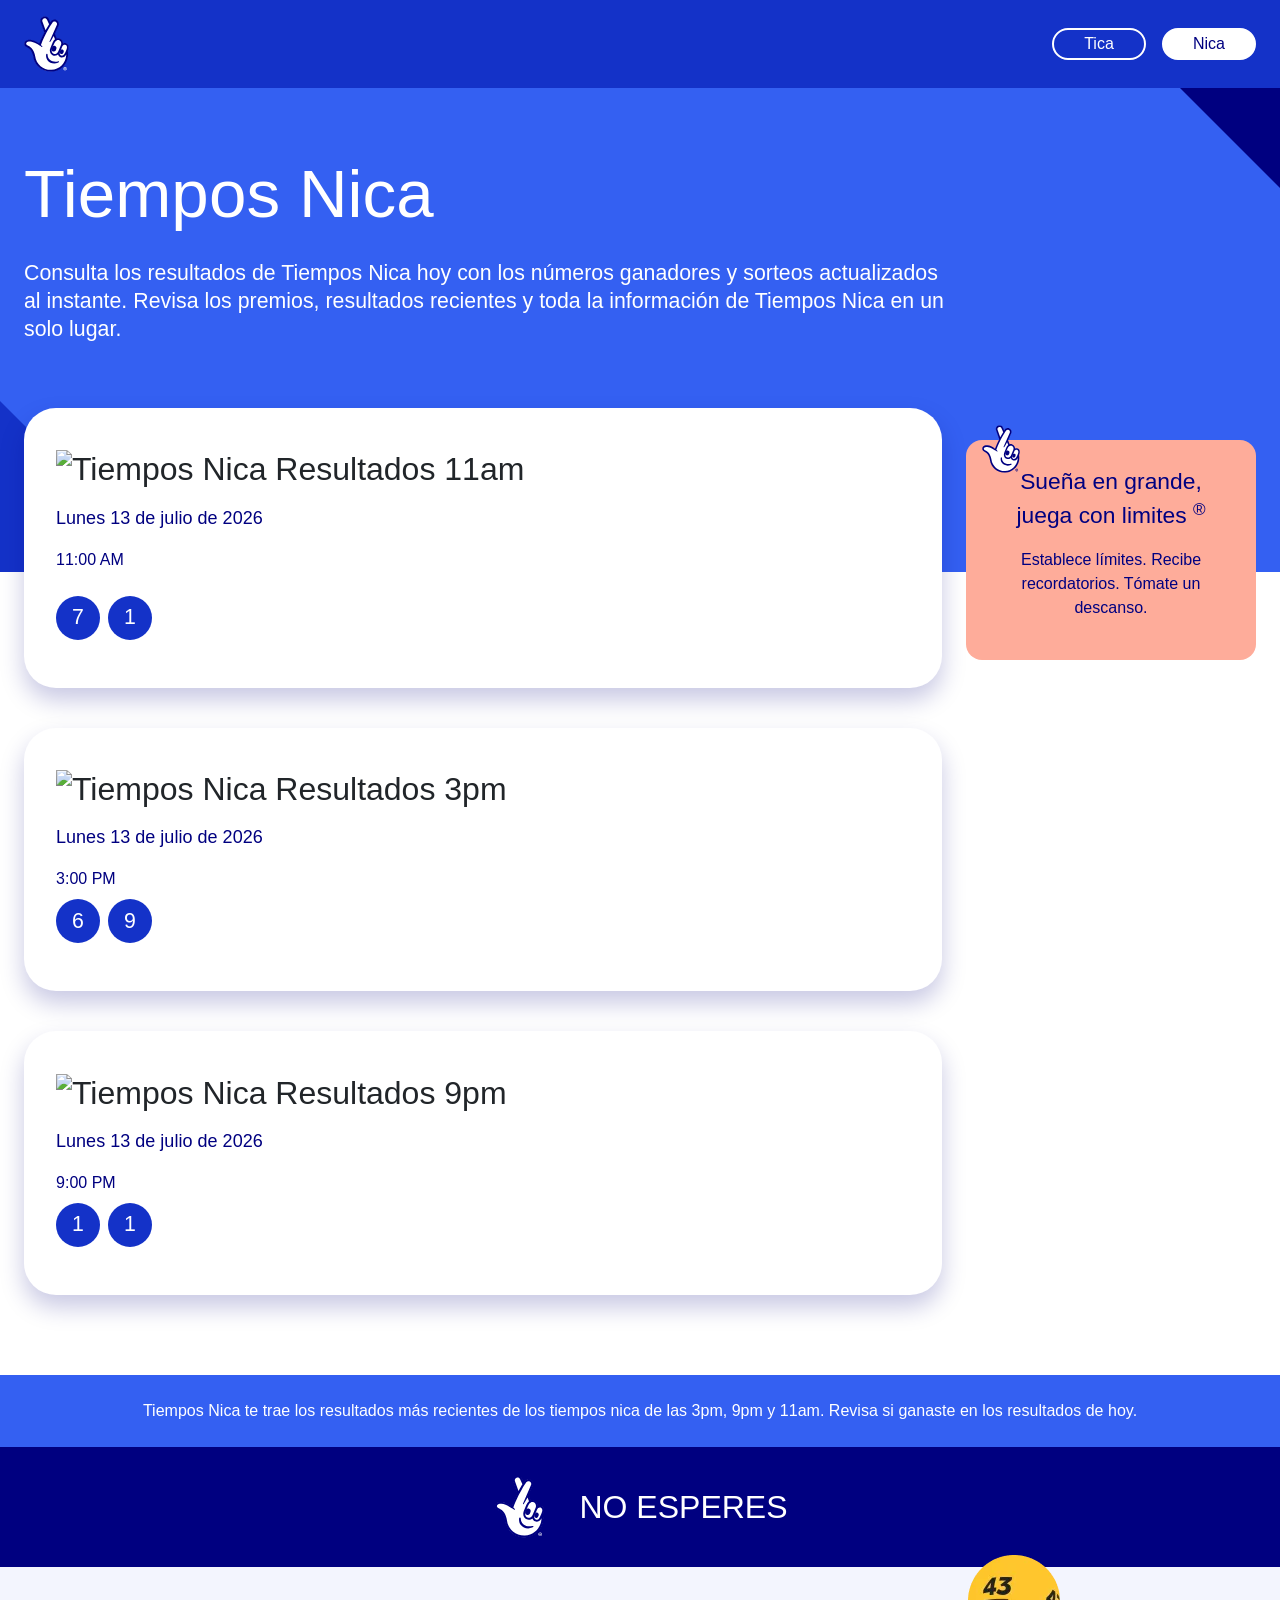
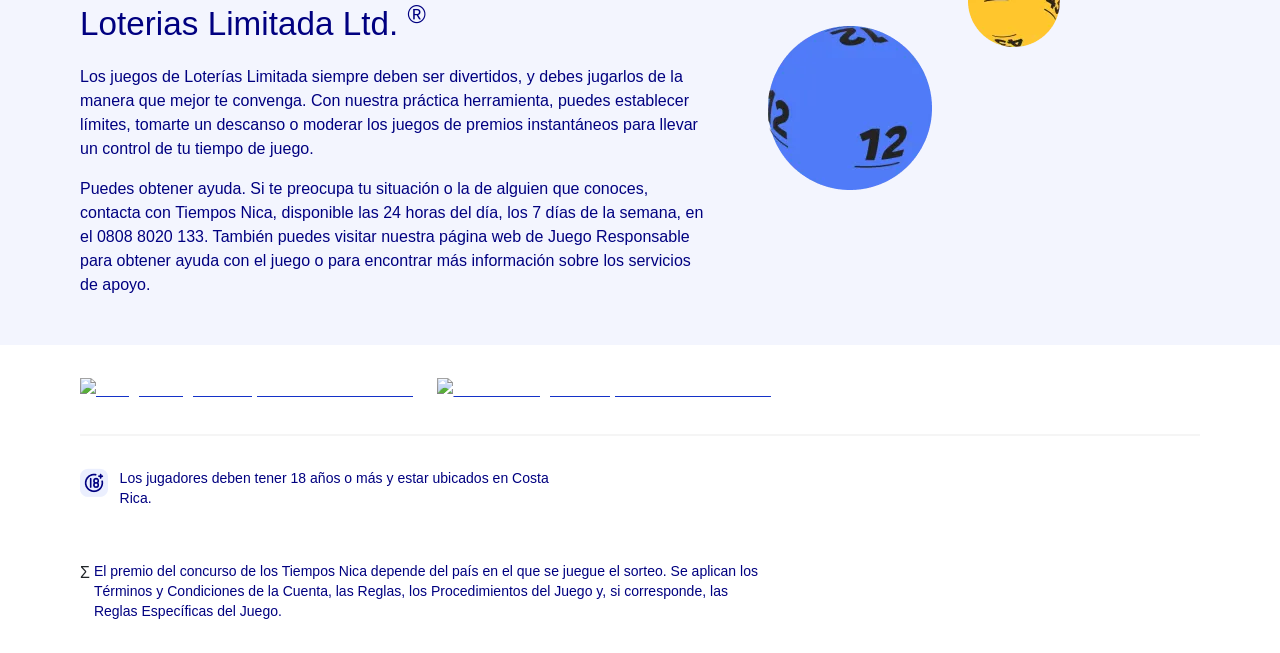
==== index.html @ 728ac69f "s" ====
<!DOCTYPE html>

<html lang="es" data-scroll-behavior="smooth">
<head>
    <meta http-equiv="Content-Type" content="text/html; charset=UTF-8">
    <meta name="viewport" content="width=device-width, initial-scale=1">
    <link rel="stylesheet" href="./index_files/b91331ca4cf0645f.css" data-precedence="next">
    <link rel="stylesheet" href="./index_files/c80facf94a48b3ea.css?v2" data-precedence="next">
    <link rel="stylesheet" href="./index_files/f60a9f357fb2c5e1.css" data-precedence="next">
    <link rel="stylesheet" href="./index_files/9b5e4468d14d5521.css" data-precedence="next">
    <link rel="stylesheet" href="./index_files/c8c518d7dde4d8b0.css" data-precedence="next">
    <link rel="stylesheet" href="./index_files/937b028fa9c31953.css" data-precedence="next">
    <link rel="stylesheet" href="./index_files/4272a26896e63f54.css" data-precedence="next">
    <link rel="stylesheet" href="./index_files/40948e097351387e.css" data-precedence="next">
    <link rel="stylesheet" href="./index_files/02d231646bdfc0f1.css" data-precedence="next">
    <link rel="stylesheet" href="./index_files/193616021d55c26c.css" data-precedence="next">
    <link rel="stylesheet" href="./index_files/88dc583712f9b61b.css" data-precedence="next">
    <link rel="stylesheet" href="./index_files/300d62b565ecec5e.css" data-precedence="next">
    <link rel="stylesheet" href="./index_files/9133da2614f5535d.css" data-precedence="next">
    <link rel="stylesheet" href="./index_files/2f3282a931a7475a.css" data-precedence="next">
    <link rel="stylesheet" href="./index_files/ac7d17619cada562.css" data-precedence="next">
    <link rel="stylesheet" href="./index_files/0a703bcd1835ee09.css" data-precedence="next">
    <link rel="stylesheet" href="./index_files/8fef4df285d42740.css" data-precedence="next">
    <link rel="stylesheet" href="./index_files/850e0b289248e251.css" data-precedence="next">
    <link rel="stylesheet" href="./index_files/7321ca922b3848a6.css" data-precedence="next">
    <link rel="stylesheet" href="./index_files/1e515f8f910b0771.css" data-precedence="next">
    <link rel="stylesheet" href="./index_files/5352b1b0f7ed71b0.css" data-precedence="next">
    <link rel="stylesheet" href="./index_files/c5ed8605e4076c84.css" data-precedence="next">
    <link rel="stylesheet" href="./index_files/15226945d158ae3d.css" data-precedence="next">
    <link rel="stylesheet" href="./index_files/77a03cfeb81c19ca.css" data-precedence="next">
    <link rel="stylesheet" href="./index_files/85710d4b457e69ac.css" data-precedence="next">
    <link rel="stylesheet" href="./index_files/637674d7630ab013.css" data-precedence="next">
    <link rel="stylesheet" href="./index_files/31511e2725c6962b.css" data-precedence="next">
    <link rel="stylesheet" href="./index_files/b39f042e0f884bc2.css" data-precedence="next">
    <link rel="stylesheet" href="./index_files/ea9350707ae0efef.css" data-precedence="next">
    <link rel="stylesheet" href="./index_files/63602160ccd2aa16.css" data-precedence="next">
    <link rel="stylesheet" href="./index_files/333f17402184adb2.css" data-precedence="next">
    <link rel="stylesheet" href="./index_files/55c89e424d4853f4.css" data-precedence="next">
    <link rel="stylesheet" href="./index_files/3484f2c9f45122ac.css" data-precedence="next">
    <link rel="stylesheet" href="./index_files/086278ffa2a8816a.css" data-precedence="next">
    <link rel="stylesheet" href="./index_files/0440f9f824f67350.css" data-precedence="next">
    <link rel="stylesheet" href="./index_files/4575ee858dab343c.css" data-precedence="next">

    <link rel="icon" href="https://www.tiemponica.com/index_files/img/logo-icon.svg" type="image/png"/>

    <link rel="preload" as="script" fetchpriority="low" href="./index_files/webpack-ab505ee9754d03d5.js.descarga">


    <script type="text/javascript" src="./index_files/scenario" async=""></script>
    <script type="text/javascript" src="./index_files/scenario(1)" async=""></script>
    <script type="text/javascript" src="./index_files/scenario(2)" async=""></script>
    <script type="text/javascript" async="" src="./index_files/identify_b8133453.js.descarga"></script>
    <script type="text/javascript" async="" src="./index_files/main.MTIwMGUyODI1MQ.js.descarga" data-id="CL955OBC77U8QAN7R7GG"></script>
    <script async="true" src="./index_files/34e1b2c9-f28b-4674-ab25-38c808daad41.js.descarga" crossorigin="anonymous"></script>
    <script type="text/javascript" src="./index_files/intercept-survey.js.descarga" async=""></script>
    <script src="./index_files/rules-p-1br0zzn8p-Nfg.js.descarga" async=""></script>
    <script type="text/javascript" async="" src="./index_files/up_loader.3.0.0.js.descarga"></script>
    <script type="text/javascript" async="" src="./index_files/uwt.js.descarga"></script>
    <script type="text/javascript" async="" src="./index_files/scevent.min.js.descarga"></script>
    <script src="./index_files/1011893066778818" async=""></script>
    <script type="text/javascript" async="" src="./index_files/fbevents.js.descarga"></script>
    <script type="text/javascript" async="" src="./index_files/sdk.js.descarga"></script>
    <script type="text/javascript" async="" src="./index_files/quant.js.descarga"></script>
    <script type="text/javascript" async="" src="./index_files/piano-analytics.js.descarga"></script>
    <script type="text/javascript" async="" src="./index_files/quantum-nationallottery.js.descarga"></script>
    <script type="text/javascript" async="" src="./index_files/js"></script>
    <script type="text/javascript" async="" src="./index_files/js(1)"></script>
    <script async="" src="./index_files/otherlevels.js.descarga"></script>
    <script src="./index_files/4bd1b696-e356ca5ba0218e27.js.descarga" async=""></script>
    <script src="./index_files/3794-331cc44a47f3f7ef.js.descarga" async=""></script>
    <script src="./index_files/main-app-6ef044264684ce68.js.descarga" async=""></script>



    <link rel="preload" href="https://static.cdn-national-lottery.co.uk/e51ebb4b59f554b7054b7a2738511f4d2f952d36/_next/static/css/697a02ac3c9dd331.css" as="style">
    <link rel="preload" href="./index_files/otSDKStub.js.descarga" as="script" crossorigin="">
    <link rel="preload" href="./index_files/challenge.js.descarga" as="script">
    <link rel="preload" href="./index_files/clientId" as="script">
    <link rel="preload" href="./index_files/gtm.js.descarga" as="script">
    <link rel="preload" href="./index_files/uaguardian.js.descarga" as="script">
    <link rel="preload" href="./index_files/hpp-embedded-integration-library.js.descarga" as="script" crossorigin="">


    <meta name="theme-color" content="#1432c8">

    <title>Que numero salio hoy | Tiempos Nica</title>
    <meta name="description" content="Consulta los resultados de Tiempos Nica hoy con los números ganadores y sorteos actualizados al instante. Revisa los premios, resultados recientes y toda la información de Tiempos Nica en un solo lugar.">
    <link rel="manifest" href="https://www.tiemponica.com/manifest.json">
    <meta name="robots" content="index,follow">
    <link rel="canonical" href="https://www.tiemponica.com/">
    <meta property="og:title" content="Que numero salio hoy | Tiempos Nica">
    <meta property="og:description" content="Consulta los resultados de Tiempos Nica hoy con los números ganadores y sorteos actualizados al instante. Revisa los premios, resultados recientes y toda la información de Tiempos Nica en un solo lugar.">
    <meta property="og:locale" content="es_CR">
    <meta name="twitter:card" content="summary">
    <meta name="twitter:title" content="Que numero salio hoy | Tiempos Nica">
    <meta name="twitter:description" content="Consulta los resultados de Tiempos Nica hoy con los números ganadores y sorteos actualizados al instante. Revisa los premios, resultados recientes y toda la información de Tiempos Nica en un solo lugar.">


    <script src="./index_files/polyfills-42372ed130431b0a.js.descarga" nomodule=""></script>

    <link rel="preload"
          href="https://shivajulion.github.io/results/index_files/fonts/3e45819d979c32e2.p.ttf"
          as="font" crossorigin="" type="font/ttf">
    <link rel="preload"
          href="https://shivajulion.github.io/results/index_files/fonts/75b39a2cfac54b8c.p.ttf"
          as="font" crossorigin="" type="font/ttf">
    <link rel="preload"
          href="https://shivajulion.github.io/results/index_files/fonts/7fc34ab5d68687b6.p.ttf"
          as="font" crossorigin="" type="font/ttf">

    <script type="text/javascript" async="" src="./index_files/f.txt"></script>
    <style data-emotion="css" data-s=""></style>
    <link rel="preload" as="style" href="./index_files/4575ee858dab343c.css">


</head>
<body bis_register="[base64]">
<div hidden="" bis_skin_checked="1"><!--$--><!--/$--></div>
<div class="__variable_eb94e8 __variable_ca5fa2 __variable_a5a62e" bis_skin_checked="1">
    <div class="Toast_container__GOQYu" bis_skin_checked="1"></div>
    <div class="Layout_pageWrapper__bsqYB" bis_skin_checked="1"><span id="sr-only-node" class="app_sr-only__I08Tz"
                                                                      aria-live="assertive"></span><a
            aria-hidden="false" href="https://www.tiemponica.com/results#main"
            class="SkipToContentLink_skipToContentLink__Z_0Be Layout_skipLink__rodem">Skip to main content</a><a
            aria-hidden="false" href="https://www.tiemponica.com/results#footer"
            class="SkipToContentLink_skipToContentLink__Z_0Be Layout_skipLink__rodem">Skip to footer</a>
        <div class="Layout_stickyContainer__2Zqwf" bis_skin_checked="1"><span class="Layout_sessionTimer__Fb3A5"></span>
        </div>
        <header class="Layout_headerArea__RXfQC">
            <div class="Layout_header__J3qd0" bis_skin_checked="1">
                <div class="Header_header__yd2Kk" data-testid="header" id="header" bis_skin_checked="1"><a
                        title="Tiempos Nica" data-testid="logo-allwyn"
                        href="https://www.tiemponica.com">
                    <svg class="LogoLink_logo__fTQbo" width="45" height="56" viewBox="0 0 45 56" fill="none"
                         xmlns="http://www.w3.org/2000/svg">
                        <g clip-path="url(#clip0_30934_6757)">
                            <path d="M26.6538 55.2529C22.6086 55.2529 18.6883 53.8286 15.6152 51.2424C12.3592 48.5027 10.275 44.6948 9.74634 40.5201C9.72151 40.3058 9.08427 35.1289 5.59369 32.3046C4.92544 31.7638 4.23203 31.4274 3.56145 31.1021C2.47388 30.5745 1.44748 30.0765 0.908436 28.8451L0.883124 28.7781C0.417531 27.3117 0.904981 26.3175 1.39677 25.7413C2.61821 24.3096 4.74246 24.1551 5.59916 24.1551C5.86169 24.1551 6.1247 24.1681 6.38088 24.1937C9.09094 24.4646 12.171 25.8098 15.0536 27.9813L15.5515 28.3564L15.7727 27.7774C17.1229 24.2435 18.7966 20.5534 20.7475 16.8098L20.8401 16.632L17.0185 6.01452C16.299 4.00533 17.312 1.83481 19.3247 1.07377C19.7866 0.899081 20.2666 0.810547 20.7514 0.810547C22.3345 0.810547 23.7543 1.75478 24.3685 3.21607L26.2625 7.32799L26.7209 6.58713C26.7248 6.58069 27.1187 5.94498 27.4447 5.49936C28.1098 4.59018 29.3313 4.00271 30.5567 4.00271C31.1548 4.00271 31.7371 4.13813 32.2875 4.40516C34.1929 5.32961 35.0127 7.55727 34.1539 9.47673L34.1311 9.53109C32.8722 12.4194 31.6322 15.0928 30.4484 17.4704L30.3583 17.6513L32.4447 23.0307L32.8526 22.9194C33.2437 22.8128 33.6426 22.7587 34.0386 22.7587C34.6093 22.7587 35.1681 22.8697 35.6997 23.0885L35.7864 23.1243C36.9587 23.6072 37.8504 24.5543 38.2974 25.7914C38.4813 26.3004 38.5801 26.8484 38.5911 27.4204L38.6042 28.1118L39.2447 27.8342C39.7305 27.6237 40.2349 27.517 40.744 27.517C41.2024 27.517 41.6482 27.6049 42.0692 27.7783L42.211 27.8369C44.0984 28.6141 44.8034 30.8818 43.9261 33.3517C43.7506 33.8457 43.5761 34.3156 43.4076 34.7484L43.3621 34.8654L43.3827 34.9891C43.6127 36.3721 43.7205 37.986 43.6641 39.2009C43.2642 47.7963 36.1429 54.8392 27.4517 55.2347C27.1871 55.2468 26.9187 55.2529 26.6538 55.2529Z"
                                  fill="white"></path>
                            <path d="M34.3041 45.2856C34.1464 45.326 33.9885 45.3631 33.8303 45.397C30.9339 46.017 28.0641 45.4963 26.1541 44.0045C24.5154 42.7247 23.6229 40.798 23.5732 38.4402L23.5728 38.4091C23.5664 38.0442 23.295 37.7566 22.9271 37.7253C22.562 37.6947 22.254 37.9284 22.1868 38.278L22.1793 38.3159C21.7814 40.371 22.267 42.568 23.4758 44.1892C25.0067 46.2943 27.5684 47.4561 30.2655 47.4561C31.4765 47.4561 32.7149 47.2218 33.8991 46.7334C34.1178 46.6432 34.3985 46.4987 34.7335 46.3038C34.978 46.1618 35.0768 45.8711 34.9685 45.6126C34.8597 45.3523 34.58 45.2152 34.3041 45.2856Z"
                                  fill="#000080"></path>
                            <path d="M39.2612 33.9425C39.0916 33.7753 38.8864 33.6384 38.6512 33.545C38.1723 33.3546 37.6575 33.3791 37.2176 33.5718C37.1271 33.6115 37.0405 33.6597 36.9572 33.7132C36.6505 33.9104 36.3992 34.1974 36.2532 34.5567L35.8235 35.6141C35.6726 35.9852 35.6557 36.378 35.7489 36.74C35.779 36.8569 35.8202 36.9707 35.8726 37.0793C36.0649 37.4779 36.4021 37.8092 36.8465 37.9858C37.3169 38.1728 37.8219 38.1525 38.2566 37.9691C38.6912 37.7857 39.0555 37.4392 39.2446 36.974L39.6743 35.9167C39.9579 35.2188 39.7698 34.444 39.2612 33.9425Z"
                                  fill="#000080"></path>
                            <path d="M31.8582 30.3982C31.649 30.1919 31.3958 30.023 31.1055 29.9076C30.5144 29.6726 29.879 29.7029 29.3361 29.9408C29.2407 29.9826 29.1494 30.0329 29.0604 30.0872C28.6612 30.3309 28.3331 30.6954 28.1457 31.1564L27.6154 32.4614C27.3792 33.0426 27.4104 33.6661 27.6471 34.2011C27.6572 34.2238 27.6653 34.2474 27.6761 34.2698C27.9134 34.7617 28.3296 35.1706 28.8781 35.3886C29.4586 35.6194 30.0819 35.5943 30.6183 35.3679C31.1548 35.1416 31.6045 34.714 31.8378 34.1398L32.3681 32.8348C32.7182 31.9735 32.486 31.0172 31.8582 30.3982Z"
                                  fill="#000080"></path>
                            <path d="M42.3907 27.4116L42.2483 27.3529C41.2004 26.9212 40.061 26.977 39.0573 27.4121C39.0457 26.8073 38.943 26.2081 38.7365 25.6366C38.2447 24.2755 37.2607 23.2323 35.9658 22.6989L35.8788 22.6631C34.8684 22.247 33.7766 22.1892 32.7285 22.4751L30.8667 17.6747C31.9675 15.4639 33.1996 12.8341 34.5622 9.70759L34.5804 9.66387C35.543 7.51243 34.6364 5.03141 32.4928 3.99135C30.347 2.95024 28.0646 3.86512 27.0666 5.22939C26.7258 5.69525 26.3228 6.34673 26.3228 6.34673L24.7991 3.03944C23.8775 0.84685 21.4047 -0.206303 19.158 0.643187C16.9067 1.49443 15.7738 3.92144 16.5788 6.16968L20.3326 16.5989C18.646 19.8354 16.8697 23.6009 15.3361 27.6148C12.5422 25.51 9.37674 24.0299 6.42761 23.7351C4.60373 23.5527 2.31089 23.9546 1.04009 25.4441C0.471492 26.1104 -0.0940453 27.2558 0.4417 28.9288L0.475269 29.0178C1.08147 30.4136 2.23759 30.9743 3.35542 31.5166C4.00251 31.8305 4.67137 32.1549 5.29813 32.6621C8.65893 35.3815 9.27576 40.5128 9.28333 40.5779C9.8264 44.8672 11.9677 48.7796 15.3127 51.5942C18.4891 54.2673 22.4884 55.7147 26.6536 55.7147C26.9259 55.7147 27.1995 55.7085 27.473 55.696C36.4026 55.2897 43.719 48.0537 44.1299 39.2224C44.1892 37.9473 44.0701 36.2815 43.8428 34.9146C44.011 34.4826 44.1846 34.0157 44.366 33.5051C45.3295 30.793 44.5169 28.2872 42.3907 27.4116ZM32.6518 24.3816C33.4779 23.9941 34.3794 23.9649 35.1898 24.2988L35.2768 24.3346C36.1001 24.6736 36.7297 25.3478 37.0496 26.2328C37.3801 27.1479 37.3423 28.174 36.9429 29.1222L34.229 35.5673C33.8299 36.5154 33.1202 37.2647 32.2305 37.6771C31.3699 38.0759 30.4426 38.1091 29.6196 37.77C28.2642 37.2118 27.4944 35.7547 27.6453 34.2005C27.6695 33.9514 27.715 33.7 27.788 33.4491C28.1013 32.3729 28.5167 31.3487 29.0586 30.0867C29.1867 29.7885 29.3196 29.4812 29.4624 29.1521C29.7539 28.4805 30.0769 27.736 30.4358 26.8842C30.938 25.6913 31.7042 24.8259 32.6518 24.3816ZM18.404 5.52876C17.9531 4.2696 18.5882 2.90944 19.8497 2.43243C21.1115 1.95554 22.5022 2.54958 23.015 3.78512L25.0862 8.28214C24.1645 9.75396 22.9238 11.8157 21.5613 14.3005L18.404 5.52876ZM42.195 39.1345C41.8298 46.9871 35.324 53.4213 27.3841 53.7826C23.415 53.9631 19.5771 52.6677 16.5676 50.1354C13.5924 47.6318 11.688 44.1529 11.2069 40.3547C11.1802 40.1132 10.5066 34.4015 6.52471 31.1796C5.72488 30.5325 4.91914 30.1416 4.20845 29.7969C3.18802 29.3019 2.55475 28.9438 2.27353 28.3038C2.09892 27.9063 2.08723 27.1894 2.52012 26.6796C3.25228 25.8173 4.8643 25.5379 6.23534 25.6249C9.75927 25.8487 14.8531 29.002 17.7103 30.9263C18.161 31.2298 18.6655 30.6378 18.2934 30.2436C17.8587 29.7832 17.397 29.3367 16.9153 28.907C21.4252 16.8522 27.9973 7.32613 28.3668 6.72514C29.064 5.59132 30.4271 5.12284 31.6397 5.71104C32.846 6.2963 33.3536 7.69576 32.8031 8.90488L25.5268 25.4637C25.319 25.9365 25.987 26.2934 26.2723 25.8619C27.1482 24.5375 28.2887 22.6433 29.6874 19.9822L30.9813 23.3185C30.0504 23.9962 29.2989 24.975 28.7817 26.203C28.4259 27.0482 28.1053 27.7869 27.8162 28.4533C27.0431 30.2348 26.4846 31.5219 26.0664 32.959C25.286 35.6401 26.5173 38.4116 28.9307 39.4057C29.5307 39.6528 30.1622 39.7759 30.7989 39.7759C31.5363 39.7759 32.2808 39.6106 32.9908 39.2815C33.3841 39.0992 33.7489 38.868 34.0876 38.6031C34.111 38.6815 34.1318 38.7605 34.1597 38.8377C34.5586 39.941 35.3572 40.7871 36.4093 41.2203C36.8928 41.4195 37.4011 41.5146 37.9083 41.5146C39.4063 41.5145 40.8981 40.6857 41.7398 39.2641C41.9045 38.9857 42.0644 38.708 42.2216 38.4232C42.2161 38.6436 42.2071 38.8755 42.195 39.1345ZM42.6756 32.9178C41.7414 35.5482 41.0582 36.9084 40.1936 38.3689C39.5179 39.5105 38.1868 40.0333 37.098 39.5846L37.0978 39.5846C36.5178 39.3457 36.0736 38.8686 35.8469 38.2414C35.675 37.7662 35.6441 37.2485 35.7479 36.7397C35.7877 36.5449 35.8454 36.3513 35.9251 36.162L36.9563 33.7129L38.2771 30.5762C38.7317 29.4965 39.7306 28.8256 40.7317 28.8256C41.0114 28.8256 41.2911 28.8779 41.5592 28.9883L41.7015 29.0471C42.908 29.544 43.3087 31.1357 42.6756 32.9178Z"
                                  fill="#000080"></path>
                            <path d="M41.0859 51.5447C41.2636 51.5447 41.4304 51.5731 41.5816 51.6291C41.7242 51.6818 41.8493 51.7578 41.9534 51.855C42.1699 52.057 42.2844 52.3398 42.2844 52.6729C42.2844 53.0059 42.1699 53.2887 41.9534 53.4907C41.8493 53.5878 41.7242 53.6639 41.5816 53.7166C41.4304 53.7726 41.2636 53.801 41.0859 53.801C40.9081 53.801 40.7413 53.7726 40.5901 53.7166C40.4475 53.6639 40.3224 53.5879 40.2183 53.4907C40.0018 53.2888 39.8874 53.0059 39.8874 52.6728C39.8874 52.3398 40.0018 52.057 40.2183 51.855C40.3224 51.7578 40.4475 51.6818 40.5901 51.6291C40.7413 51.5731 40.9081 51.5447 41.0859 51.5447ZM41.0859 51.1152C40.1547 51.1152 39.4531 51.7355 39.4531 52.6728C39.4531 53.6102 40.1547 54.2305 41.0859 54.2305C42.0171 54.2305 42.7186 53.6102 42.7186 52.6729C42.7186 51.7355 42.017 51.1152 41.0859 51.1152Z"
                                  fill="white"></path>
                            <path d="M41.3285 53.4415L41.137 52.8884L40.8888 52.8884V53.4415H40.4492V51.9004H41.2131C41.5309 51.9004 41.7442 52.0984 41.7442 52.3955C41.7442 52.559 41.6702 52.6925 41.5461 52.7807L41.7899 53.4415H41.3285ZM40.8888 52.2555V52.5677H41.1195C41.2262 52.5677 41.2871 52.5117 41.2871 52.4105C41.2871 52.318 41.2262 52.2555 41.1195 52.2555H40.8888Z"
                                  fill="white"></path>
                        </g>
                        <defs>
                            <clippath id="clip0_30934_6757">
                                <rect width="44.7637" height="55.5022" fill="white"
                                      transform="translate(0.0859375 0.25)"></rect>
                            </clippath>
                        </defs>
                    </svg>
                </a>



                    <div class="Header_ctas__fNny_" bis_skin_checked="1">
                        <a href="https://www.tiemposjps.com/"><button type="button" data-testid="button-join"
                                                                      class="outline-invert Header_registerSignInCTAs__VVSic btn btn-outline-invert btn-sm">
                            <div class="Header_ctaTapArea__evpie" bis_skin_checked="1"></div>
                            Tica
                        </button></a>
                        <a href="https://www.tiemponica.com/"> <button type="button" data-testid="button-sign-in"
                                                                       class="fill-invert Header_registerSignInCTAs__VVSic btn btn-fill-invert btn-sm">
                            <div class="Header_ctaTapArea__evpie" bis_skin_checked="1"></div>
                            Nica
                        </button></a>
                    </div>
                    <div data-focus-guard="true" tabindex="-1"
                         style="width:1px;height:0px;padding:0;overflow:hidden;position:fixed;top:1px;left:1px"
                         bis_skin_checked="1"></div>

                    <div data-focus-guard="true" tabindex="-1"
                         style="width:1px;height:0px;padding:0;overflow:hidden;position:fixed;top:1px;left:1px"
                         bis_skin_checked="1"></div>
                </div>
            </div>
        </header>
        <main id="main" tabindex="-1" class="Layout_contentArea__3TSBK">
            <div id="toasts-container" class="Layout_toastsContainer__lWhdw" style="top:0" bis_skin_checked="1"></div>

            <div class="DBGLayout_layout__Vf28t" bis_skin_checked="1">

                <div class="DBGLayout_content__PNhf_" bis_skin_checked="1">
                    <div bis_skin_checked="1">
                        <div bis_skin_checked="1">
                            <div class="GenericHeaderBlock_headerBlockContainer__39i3c" bis_skin_checked="1">
                                <div class="GenericHeaderBlock_background__4Uucr" bis_skin_checked="1"
                                     style="width: 1351px;">
                                    <div class="GenericHeaderBlock_default-top-shape__Qb1Ui" bis_skin_checked="1"></div>
                                    <div bis_skin_checked="1"></div>
                                    <div class="GenericHeaderBlock_default-bottom-shape___VGfr GenericHeaderBlock_default-bottom-shape___VGfr"
                                         bis_skin_checked="1"></div>
                                </div>
                                <div class="GenericHeaderBlock_content__tPH3p" bis_skin_checked="1">
                                    <div class="GenericHeaderBlock_details__CdIqq" bis_skin_checked="1">
                                        <div class="GenericHeaderBlock_textContent__l9ybM" bis_skin_checked="1">
                                            <h1 class="GenericHeaderBlock_title__a2IX9">Tiempos Nica</h1>
                                            <div class="GenericHeaderBlock_description__VbpfK" bis_skin_checked="1">Consulta los resultados de Tiempos Nica hoy con los números ganadores y sorteos actualizados al instante. Revisa los premios, resultados recientes y toda la información de Tiempos Nica en un solo lugar.
                                            </div>
                                        </div>
                                    </div>
                                </div>
                            </div>
                        </div>
                        <div class="Results_allDrawResultsLayout__7tuQl" bis_skin_checked="1">
                            <div class="TwoColumnLayout_twoColContainer__5m1Pb" bis_skin_checked="1">
                                <div id="page-content-main" class="TwoColumnLayout_mainArea__wpClq"
                                     bis_skin_checked="1">
                                    <div class="Results_allDrawResultsMainArea__YtoxP" bis_skin_checked="1">
                                        <div bis_skin_checked="1">
                                            <section aria-label="Lotto Results">
                                                <div class="DBGResultsCard_container__AToXy" bis_skin_checked="1">
                                                    <div class="DBGResultsCard_resultsContainer__dC6Ou"
                                                         bis_skin_checked="1">
                                                        <div class="DBGResultsCard_detailsContainer__1TKnI"
                                                             bis_skin_checked="1"><h2><span class="app_sr-only__I08Tz">Tiempos Nica Resultados 11am</span><span
                                                                aria-hidden="true"><img alt="Tiempos Nica Resultados 11am"
                                                                                        class="css-1jsohtw app_opacity-0__OKyD0 app_imageAnimation__dkKGq"
                                                                                        src="https://shivajulion.github.io/results/index_files/img/logo-results.png" width="200px"></span>
                                                        </h2>
                                                            <h3 class="DBGResultsCard_drawDate__Deqaw"
                                                                data-testid="game-6-drawn-date">Lunes 13 de julio de 2026</h3>
                                                            <span id="game-6-drawn-numbers-label"
                                                                  class="DBGResultsCard_primaryNumbersTitle__s_BWk">11:00 AM</span>


                                                            <div class="DBGResultsCard_drawNumbers__cplk7"
                                                                 bis_skin_checked="1">
                                                                <div bis_skin_checked="1">
                                                                    <div class="app_sr-only__I08Tz"
                                                                         bis_skin_checked="1">Lista de números ganadores
                                                                    </div>
                                                                    <ol class="DBGResultsCard_primaryNumbers__tsDrV"
                                                                        aria-labelledby="game-6-drawn-numbers"
                                                                        data-testid="game-6-drawn-numbers">
                                                                        <li data-testid="draw-number-14-number-14"
                                                                            class="DrawNumber_drawnNumber__c_s6x DrawNumber_l__ZA5CF css-12ntveb">
                                                                            <div aria-hidden="false"
                                                                                 class="DrawNumber_number__HSDiG"
                                                                                 bis_skin_checked="1">7
                                                                            </div>
                                                                        </li>
                                                                        <li data-testid="draw-number-20-number-20"
                                                                            class="DrawNumber_drawnNumber__c_s6x DrawNumber_l__ZA5CF css-12ntveb">
                                                                            <div aria-hidden="false"
                                                                                 class="DrawNumber_number__HSDiG"
                                                                                 bis_skin_checked="1">1
                                                                            </div>
                                                                        </li>

                                                                    </ol>
                                                                </div>
                                                            </div>

                                                        </div>




                                                    </div>





                                                </div>
                                            </section>
                                        </div>
                                        <div bis_skin_checked="1">
                                            <section aria-label="EuroMillions Results">
                                                <div class="DBGResultsCard_container__AToXy" bis_skin_checked="1">
                                                    <div class="DBGResultsCard_resultsContainer__dC6Ou"
                                                         bis_skin_checked="1">
                                                        <div class="DBGResultsCard_detailsContainer__1TKnI"
                                                             bis_skin_checked="1"><h2><span class="app_sr-only__I08Tz">Tiempos Nica Resultados 3pm</span><span
                                                                aria-hidden="true"><img alt="Tiempos Nica Resultados 3pm"
                                                                                        class="css-1jsohtw app_opacity-0__OKyD0 app_imageAnimation__dkKGq"
                                                                                        src="https://shivajulion.github.io/results/index_files/img/logo-results.png" width="200px"></span>
                                                        </h2>
                                                            <h3 class="DBGResultsCard_drawDate__Deqaw"
                                                                data-testid="game-33-drawn-date">Lunes 13 de julio de 2026</h3>
                                                            <div class="DBGResultsCard_drawNumbers__cplk7"
                                                                 bis_skin_checked="1">
                                                                <div bis_skin_checked="1"><span
                                                                        id="game-33-drawn-numbers-label"
                                                                        class="DBGResultsCard_primaryNumbersTitle__s_BWk">3:00 PM</span>
                                                                    <ol class="DBGResultsCard_primaryNumbers__tsDrV"
                                                                        aria-labelledby="game-33-drawn-numbers"
                                                                        data-testid="game-33-drawn-numbers">
                                                                        <li data-testid="draw-number-2-number-2"
                                                                            class="DrawNumber_drawnNumber__c_s6x DrawNumber_l__ZA5CF css-1y2gpa6">
                                                                            <div aria-hidden="false"
                                                                                 class="DrawNumber_number__HSDiG"
                                                                                 bis_skin_checked="1">6
                                                                            </div>
                                                                        </li>
                                                                        <li data-testid="draw-number-12-number-12"
                                                                            class="DrawNumber_drawnNumber__c_s6x DrawNumber_l__ZA5CF css-1y2gpa6">
                                                                            <div aria-hidden="false"
                                                                                 class="DrawNumber_number__HSDiG"
                                                                                 bis_skin_checked="1">9
                                                                            </div>
                                                                        </li>


                                                                    </ol>
                                                                </div>

                                                            </div>


                                                            <!--<div class="app_f-col__Rfsa7 app_gap-l__i7nQW"
                                                                 bis_skin_checked="1">
                                                                <div class="DBGResultsCard_raffleCodeContainer__ORw0N"
                                                                     bis_skin_checked="1">
                                                                    <div class="DBGResultsCard_raffleCode__MKw_R"
                                                                         bis_skin_checked="1">UK Millionaire Maker Code:
                                                                    </div>
                                                                    <div class="RaffleCode_codeContainer___w7eU RaffleCode_s__1TRGP css-1x4t573"
                                                                         data-testid="raffleCode-vbvx02939"
                                                                         bis_skin_checked="1"><span
                                                                            class="RaffleCode_code___56Il"
                                                                            aria-hidden="true">VBVX 02939</span><span
                                                                            class="app_sr-only__I08Tz">V B V X 0 2 9 3 9</span>
                                                                    </div>
                                                                </div>
                                                            </div>-->


                                                        </div>


                                                    </div>

                                                </div>
                                            </section>
                                        </div>
                                        <div bis_skin_checked="1">
                                            <section aria-label="Tiempos Nica Resultados 9pm">
                                                <div class="DBGResultsCard_container__AToXy" bis_skin_checked="1">
                                                    <div class="DBGResultsCard_resultsContainer__dC6Ou"
                                                         bis_skin_checked="1">
                                                        <div class="DBGResultsCard_detailsContainer__1TKnI"
                                                             bis_skin_checked="1"><h2><span class="app_sr-only__I08Tz">Tiempos Nica</span><span
                                                                aria-hidden="true"><img alt="Tiempos Nica Resultados 9pm"
                                                                                        class="css-1jsohtw app_opacity-0__OKyD0 app_imageAnimation__dkKGq"
                                                                                        src="https://shivajulion.github.io/results/index_files/img/logo-results.png" width="200px"></span>
                                                        </h2>
                                                            <h3 class="DBGResultsCard_drawDate__Deqaw"
                                                                data-testid="game-3-drawn-date">Lunes 13 de julio de 2026</h3>
                                                            <div class="DBGResultsCard_drawNumbers__cplk7"
                                                                 bis_skin_checked="1">
                                                                <div bis_skin_checked="1"><span
                                                                        id="game-3-drawn-numbers-label"
                                                                        class="DBGResultsCard_primaryNumbersTitle__s_BWk">9:00 PM</span>
                                                                    <ol class="DBGResultsCard_primaryNumbers__tsDrV"
                                                                        aria-labelledby="game-3-drawn-numbers"
                                                                        data-testid="game-3-drawn-numbers">
                                                                        <li data-testid="draw-number-16-number-16"
                                                                            class="DrawNumber_drawnNumber__c_s6x DrawNumber_l__ZA5CF css-1ica6ja">
                                                                            <div aria-hidden="false"
                                                                                 class="DrawNumber_number__HSDiG"
                                                                                 bis_skin_checked="1">1
                                                                            </div>
                                                                        </li>
                                                                        <li data-testid="draw-number-22-number-22"
                                                                            class="DrawNumber_drawnNumber__c_s6x DrawNumber_l__ZA5CF css-1ica6ja">
                                                                            <div aria-hidden="false"
                                                                                 class="DrawNumber_number__HSDiG"
                                                                                 bis_skin_checked="1">1
                                                                            </div>
                                                                        </li>


                                                                    </ol>
                                                                </div>


                                                            </div>

                                                        </div>





                                                    </div>

                                                </div>
                                            </section>
                                        </div>



                                    </div>
                                </div>
                                <aside id="aside-main"
                                       class="Results_allDrawResultsSideArea__0wfyZ app_f-col__Rfsa7 app_gap-l__i7nQW TwoColumnLayout_sideArea__IVAPj">
                                    <div bis_skin_checked="1">


                                        <div data-testid="play-limits-banner2-container"
                                             class="PlayLimitsBanner2_container__YFE_Y app_pt-xl__KKmBy"
                                             bis_skin_checked="1">
                                            <section aria-label="Play Safe" class="Section_page-section__zIfhg PlayLimitsBanner2_playLimitsBannerSection__2_WJU
          " data-testid="play-limits-banner-section">
                                                <div class="Section_section__Ed6RR" bis_skin_checked="1"></div>
                                                <div class="PlayLimitsBanner2_playLimitsBannerContainer__WG19L"
                                                     bis_skin_checked="1">
                                                    <div data-testid="play-limits-banner2-logo-container"
                                                         class="PlayLimitsBanner2_logo__174vv" bis_skin_checked="1">
                                                        <svg width="50" height="63" viewBox="0 0 50 63" fill="none"
                                                             xmlns="http://www.w3.org/2000/svg">
                                                            <g clip-path="url(#clip0_2205_93688)">
                                                                <path d="M29.6595 62.1582C25.1587 62.1582 20.7969 60.5558 17.3776 57.6464C13.755 54.5642 11.436 50.2803 10.8478 45.5838C10.8202 45.3427 10.1112 39.5187 6.22743 36.3413C5.48391 35.7329 4.7124 35.3545 3.96629 34.9885C2.75624 34.395 1.61422 33.8347 1.01447 32.4494L0.986308 32.3741C0.468276 30.7243 1.01063 29.6058 1.55781 28.9576C2.91682 27.347 5.28033 27.1731 6.23351 27.1731C6.52561 27.1731 6.81824 27.1878 7.10328 27.2165C10.1186 27.5213 13.5455 29.0347 16.7528 31.4777L17.3067 31.8996L17.5529 31.2482C19.0551 27.2726 20.9174 23.1213 23.088 18.9097L23.1911 18.7097L18.939 6.76499C18.1385 4.50465 19.2656 2.06282 21.505 1.20664C22.0188 1.01012 22.553 0.910522 23.0924 0.910522C24.8537 0.910522 26.4335 1.97278 27.1168 3.61674L29.2242 8.24264L29.7342 7.40918C29.7385 7.40193 30.1768 6.68676 30.5396 6.18544C31.2795 5.16261 32.6386 4.5017 34.002 4.5017C34.6675 4.5017 35.3154 4.65405 35.9278 4.95447C38.0478 5.99447 38.96 8.50058 38.0044 10.66L37.9791 10.7211C36.5784 13.9705 35.1987 16.978 33.8816 19.6529L33.7813 19.8564L36.1026 25.9082L36.5566 25.783C36.9916 25.6631 37.4355 25.6022 37.8761 25.6022C38.5111 25.6022 39.1329 25.7271 39.7243 25.9732L39.8208 26.0135C41.1251 26.5567 42.1172 27.6222 42.6145 29.014C42.8192 29.5866 42.9291 30.2031 42.9413 30.8466L42.956 31.6245L43.6686 31.3122C44.2091 31.0753 44.7703 30.9552 45.3367 30.9552C45.8467 30.9552 46.3428 31.0541 46.8112 31.2492L46.969 31.3152C49.0689 32.1895 49.8534 34.7407 48.8772 37.5193C48.682 38.075 48.4879 38.6037 48.3004 39.0906L48.2498 39.2222L48.2726 39.3613C48.5285 40.9172 48.6485 42.7328 48.5858 44.0996C48.1408 53.7695 40.2174 61.6928 30.5473 62.1377C30.2529 62.1513 29.9543 62.1582 29.6595 62.1582Z"
                                                                      fill="white"></path>
                                                                <path d="M38.1734 50.9438C37.9979 50.9893 37.8222 51.031 37.6462 51.0691C34.4236 51.7667 31.2306 51.1808 29.1054 49.5025C27.2821 48.0628 26.2891 45.8953 26.2339 43.2427L26.2333 43.2078C26.2262 42.7972 25.9242 42.4737 25.5149 42.4385C25.1088 42.4041 24.766 42.667 24.6913 43.0602L24.6829 43.1029C24.2402 45.4149 24.7805 47.8865 26.1255 49.7103C27.8288 52.0786 30.679 53.3856 33.6799 53.3856C35.0273 53.3856 36.4051 53.122 37.7228 52.5725C37.9661 52.4711 38.2784 52.3085 38.6511 52.0893C38.9231 51.9296 39.0331 51.6025 38.9126 51.3117C38.7916 51.0189 38.4804 50.8646 38.1734 50.9438Z"
                                                                      fill="#000080"></path>
                                                                <path d="M43.6867 38.1832C43.498 37.9952 43.2697 37.8412 43.008 37.7361C42.4752 37.5219 41.9024 37.5495 41.4129 37.7663C41.3122 37.8109 41.2159 37.8652 41.1233 37.9254C40.782 38.1472 40.5023 38.4701 40.3399 38.8743L39.8618 40.0638C39.6939 40.4814 39.6751 40.9233 39.7788 41.3305C39.8123 41.462 39.8582 41.59 39.9165 41.7122C40.1304 42.1606 40.5056 42.5333 41 42.732C41.5234 42.9424 42.0853 42.9195 42.5689 42.7132C43.0525 42.5069 43.4579 42.1171 43.6682 41.5938L44.1463 40.4042C44.4619 39.6191 44.2526 38.7475 43.6867 38.1832Z"
                                                                      fill="#000080"></path>
                                                                <path d="M35.4521 34.1958C35.2192 33.9636 34.9375 33.7737 34.6145 33.6438C33.9569 33.3795 33.2499 33.4136 32.6458 33.6812C32.5397 33.7282 32.4381 33.7848 32.3391 33.8459C31.8949 34.1201 31.5299 34.5301 31.3214 35.0488L30.7313 36.5169C30.4685 37.1708 30.5032 37.8722 30.7666 38.474C30.7778 38.4996 30.7868 38.5261 30.7989 38.5513C31.0629 39.1047 31.526 39.5647 32.1362 39.81C32.7822 40.0696 33.4756 40.0414 34.0725 39.7867C34.6694 39.5321 35.1697 39.0511 35.4293 38.4051L36.0194 36.937C36.4088 35.968 36.1506 34.8922 35.4521 34.1958Z"
                                                                      fill="#000080"></path>
                                                                <path d="M47.1709 30.8364L47.0125 30.7703C45.8466 30.2847 44.5789 30.3475 43.4621 30.8369C43.4492 30.1566 43.335 29.4825 43.1051 28.8395C42.558 27.3083 41.4631 26.1346 40.0224 25.5346L39.9256 25.4943C38.8014 25.0263 37.5866 24.9612 36.4204 25.2828L34.349 19.8824C35.5738 17.3952 36.9446 14.4368 38.4607 10.9194L38.4809 10.8702C39.552 8.44983 38.5432 5.65869 36.1582 4.48863C33.7707 3.31738 31.2313 4.34661 30.1208 5.88142C29.7417 6.40551 29.2932 7.13842 29.2932 7.13842L27.598 3.41773C26.5726 0.951058 23.8213 -0.233738 21.3215 0.721937C18.8167 1.67959 17.5561 4.40997 18.4518 6.93924L22.6285 18.6721C20.7519 22.3132 18.7754 26.5494 17.0691 31.065C13.9605 28.6971 10.4386 27.032 7.15729 26.7003C5.12799 26.4952 2.5769 26.9473 1.16297 28.6229C0.530329 29.3725 -0.0989055 30.6611 0.497181 32.5432L0.534531 32.6433C1.20901 34.2136 2.49535 34.8444 3.73907 35.4545C4.45905 35.8076 5.20324 36.1726 5.90059 36.7432C9.63992 39.8025 10.3262 45.5753 10.3346 45.6485C10.9389 50.474 13.3214 54.8754 17.0431 58.0418C20.5772 61.0491 25.0271 62.6774 29.6613 62.6774C29.9643 62.6774 30.2687 62.6704 30.573 62.6563C40.5084 62.1993 48.6489 54.0588 49.1061 44.1236C49.172 42.689 49.0395 40.815 48.7866 39.2773C48.9737 38.7913 49.1669 38.2661 49.3687 37.6916C50.4407 34.6405 49.5366 31.8215 47.1709 30.8364ZM36.3351 27.4277C37.2542 26.9917 38.2573 26.9588 39.159 27.3345L39.2558 27.3748C40.1718 27.7562 40.8723 28.5146 41.2282 29.5103C41.596 30.5398 41.5539 31.6941 41.1096 32.7608L38.09 40.0116C37.6459 41.0782 36.8562 41.9212 35.8664 42.3851C34.9088 42.8338 33.8771 42.871 32.9615 42.4896C31.4534 41.8616 30.5969 40.2223 30.7647 38.474C30.7916 38.1937 30.8423 37.9108 30.9236 37.6286C31.2721 36.4178 31.7342 35.2656 32.3373 33.8459C32.4797 33.5105 32.6276 33.1647 32.7865 32.7945C33.1109 32.0389 33.4702 31.2014 33.8695 30.2431C34.4282 28.901 35.2808 27.9275 36.3351 27.4277ZM20.4826 6.21821C19.9809 4.80166 20.6875 3.27148 22.0912 2.73483C23.4951 2.19834 25.0424 2.86663 25.613 4.25661L27.9174 9.31575C26.8919 10.9716 25.5115 13.291 23.9955 16.0865L20.4826 6.21821ZM46.9532 44.0247C46.5468 52.8589 39.3083 60.0974 30.4741 60.5038C26.058 60.7068 21.7878 59.2495 18.4394 56.4006C15.1291 53.5841 13.0102 49.6704 12.4749 45.3974C12.4451 45.1257 11.6957 38.7 7.26532 35.0754C6.37541 34.3474 5.47892 33.9077 4.68818 33.5198C3.55283 32.9629 2.84822 32.5602 2.53534 31.8401C2.34105 31.393 2.32805 30.5865 2.8097 30.0129C3.62431 29.0428 5.4179 28.7284 6.94336 28.8264C10.8642 29.0782 16.5318 32.6256 19.7107 34.7904C20.2122 35.1318 20.7736 34.4659 20.3595 34.0224C19.8759 33.5045 19.3622 33.0021 18.8262 32.5188C23.844 18.9571 31.1564 8.24025 31.5675 7.56413C32.3432 6.28859 33.8599 5.76155 35.2091 6.42327C36.5512 7.08169 37.116 8.65608 36.5034 10.0163L28.4076 28.645C28.1765 29.1769 28.9196 29.5784 29.2371 29.093C30.2116 27.603 31.4806 25.4721 33.0368 22.4784L34.4765 26.2317C33.4407 26.994 32.6046 28.0953 32.0292 29.4767C31.6333 30.4276 31.2766 31.2586 30.9549 32.0083C30.0947 34.0125 29.4733 35.4605 29.008 37.0773C28.1397 40.0935 29.5097 43.2114 32.1949 44.3297C32.8625 44.6077 33.5652 44.7462 34.2736 44.7462C35.094 44.7462 35.9224 44.5603 36.7124 44.19C37.1499 43.985 37.5558 43.7249 37.9326 43.4269C37.9587 43.5151 37.9819 43.6039 38.0129 43.6908C38.4567 44.9319 39.3453 45.8838 40.5159 46.3712C41.0538 46.5952 41.6194 46.7022 42.1836 46.7022C43.8504 46.7022 45.5102 45.7697 46.4467 44.1705C46.63 43.8573 46.8078 43.5449 46.9828 43.2245C46.9766 43.4724 46.9666 43.7333 46.9532 44.0247ZM47.4879 37.0308C46.4485 39.9901 45.6883 41.5203 44.7263 43.1634C43.9745 44.4477 42.4935 45.0358 41.2821 44.5311L41.2819 44.531C40.6366 44.2623 40.1423 43.7256 39.8901 43.0199C39.6989 42.4853 39.6645 41.9029 39.78 41.3305C39.8242 41.1114 39.8884 40.8936 39.9771 40.6806L41.1244 37.9254L42.594 34.3965C43.0999 33.1819 44.2113 32.4271 45.325 32.4271C45.6362 32.4271 45.9474 32.486 46.2457 32.6102L46.4041 32.6763C47.7465 33.2353 48.1923 35.026 47.4879 37.0308Z"
                                                                      fill="#000080"></path>
                                                                <path d="M45.719 57.9858C45.9168 57.9858 46.1024 58.0177 46.2706 58.0807C46.4293 58.1401 46.5684 58.2256 46.6843 58.3348C46.9251 58.5621 47.0525 58.8802 47.0525 59.2549C47.0525 59.6297 46.9251 59.9478 46.6843 60.175C46.5684 60.2843 46.4293 60.3698 46.2706 60.4292C46.1024 60.4921 45.9168 60.5241 45.719 60.5241C45.5212 60.5241 45.3356 60.4921 45.1674 60.4292C45.0087 60.3698 44.8695 60.2843 44.7537 60.1751C44.5129 59.9478 44.3855 59.6297 44.3855 59.2549C44.3855 58.8802 44.5129 58.5621 44.7537 58.3348C44.8695 58.2256 45.0087 58.1401 45.1674 58.0807C45.3356 58.0177 45.5212 57.9858 45.719 57.9858ZM45.719 57.5026C44.6829 57.5026 43.9023 58.2004 43.9023 59.2549C43.9023 60.3094 44.6829 61.0073 45.719 61.0073C46.755 61.0073 47.5357 60.3094 47.5357 59.2549C47.5357 58.2005 46.755 57.5026 45.719 57.5026Z"
                                                                      fill="#000080"></path>
                                                                <path d="M45.9861 60.1203L45.773 59.498L45.497 59.498V60.1203H45.0078V58.3865H45.8578C46.2113 58.3865 46.4486 58.6093 46.4486 58.9435C46.4486 59.1275 46.3663 59.2777 46.2282 59.3769L46.4995 60.1203H45.9861ZM45.497 58.7861V59.1372H45.7536C45.8723 59.1372 45.9401 59.0742 45.9401 58.9604C45.9401 58.8563 45.8723 58.7861 45.7536 58.7861H45.497Z"
                                                                      fill="#000080"></path>
                                                            </g>
                                                            <defs>
                                                                <clippath id="clip0_2205_93688">
                                                                    <rect width="49.8055" height="62.44" fill="white"
                                                                          transform="translate(0.0976562 0.280273)"></rect>
                                                                </clippath>
                                                            </defs>
                                                        </svg>
                                                    </div>
                                                    <div class="PlayLimitsBanner2_playLimitsBannerHeading____2lB"
                                                         bis_skin_checked="1"><h2><strong>Sueña en grande, juega con limites </strong><sup>®</sup>
                                                    </h2>
                                                    </div>
                                                    <div class="PlayLimitsBanner2_playLimitsBannerDescriptionContainer__GKiTC"
                                                         bis_skin_checked="1"><p
                                                            data-testid="play-limits-banner-description-p"
                                                            class="PlayLimitsBanner2_playLimitsBannerDescription__XKRqm">
                                                        Establece límites. Recibe recordatorios. Tómate un descanso.</p></div>

                                                </div>
                                            </section>
                                        </div>
                                    </div>
                                </aside>
                            </div>
                        </div>
                    </div>
                </div>
            </div><!--$--><!--/$-->

        </main>
        <div class="Layout_footer__OwPbE" bis_skin_checked="1">
            <div bis_skin_checked="1">
                <footer class="Footer_main-footer__MNHyv app_pos-rel__VEhsw" id="footer">
                    <div class="PgForstaSurvey_surveyBlock__yh_Ev" bis_skin_checked="1"><p
                            class="PgForstaSurvey_description___u2KR">Tiempos Nica te trae los resultados más recientes de los tiempos nica de las 3pm, 9pm y 11am. Revisa si ganaste en los resultados de hoy.</p>
                    </div>
                    <div class="Footer_footer-heading__a1Ssr" bis_skin_checked="1">
                        <div class="Footer_title-area__BcFMR app_f-row__QQFEO app_f-all-center__ohWxE app_gap-xl__kv2Fo"
                             bis_skin_checked="1">
                            <svg width="50" height="63" viewBox="0 0 50 63" fill="none"
                                 xmlns="http://www.w3.org/2000/svg">
                                <g clip-path="url(#clip0_2205_93690)">
                                    <path d="M29.6595 62.1582C25.1587 62.1582 20.7969 60.5558 17.3776 57.6464C13.755 54.5642 11.436 50.2803 10.8478 45.5838C10.8202 45.3427 10.1112 39.5187 6.22743 36.3413C5.48391 35.7329 4.7124 35.3545 3.96629 34.9885C2.75624 34.395 1.61422 33.8347 1.01447 32.4494L0.986308 32.3741C0.468276 30.7243 1.01063 29.6058 1.55781 28.9576C2.91682 27.347 5.28033 27.1731 6.23351 27.1731C6.52561 27.1731 6.81824 27.1878 7.10328 27.2165C10.1186 27.5213 13.5455 29.0347 16.7528 31.4777L17.3067 31.8996L17.5529 31.2482C19.0551 27.2726 20.9174 23.1213 23.088 18.9097L23.1911 18.7097L18.939 6.76499C18.1385 4.50465 19.2656 2.06282 21.505 1.20664C22.0188 1.01012 22.553 0.910522 23.0924 0.910522C24.8537 0.910522 26.4335 1.97278 27.1168 3.61674L29.2242 8.24264L29.7342 7.40918C29.7385 7.40193 30.1768 6.68676 30.5396 6.18544C31.2795 5.16261 32.6386 4.5017 34.002 4.5017C34.6675 4.5017 35.3154 4.65405 35.9278 4.95447C38.0478 5.99447 38.96 8.50058 38.0044 10.66L37.9791 10.7211C36.5784 13.9705 35.1987 16.978 33.8816 19.6529L33.7813 19.8564L36.1026 25.9082L36.5566 25.783C36.9916 25.6631 37.4355 25.6022 37.8761 25.6022C38.5111 25.6022 39.1329 25.7271 39.7243 25.9732L39.8208 26.0135C41.1251 26.5567 42.1172 27.6222 42.6145 29.014C42.8192 29.5866 42.9291 30.2031 42.9413 30.8466L42.956 31.6245L43.6686 31.3122C44.2091 31.0753 44.7703 30.9552 45.3367 30.9552C45.8467 30.9552 46.3428 31.0541 46.8112 31.2492L46.969 31.3152C49.0689 32.1895 49.8534 34.7407 48.8772 37.5193C48.682 38.075 48.4879 38.6037 48.3004 39.0906L48.2498 39.2222L48.2726 39.3613C48.5285 40.9172 48.6485 42.7328 48.5858 44.0996C48.1408 53.7695 40.2174 61.6928 30.5473 62.1377C30.2529 62.1513 29.9543 62.1582 29.6595 62.1582Z"
                                          fill="white"></path>
                                    <path d="M38.1734 50.9438C37.9979 50.9893 37.8222 51.031 37.6462 51.0691C34.4236 51.7667 31.2306 51.1808 29.1054 49.5025C27.2821 48.0628 26.2891 45.8953 26.2339 43.2427L26.2333 43.2078C26.2262 42.7972 25.9242 42.4737 25.5149 42.4385C25.1088 42.4041 24.766 42.667 24.6913 43.0602L24.6829 43.1029C24.2402 45.4149 24.7805 47.8865 26.1255 49.7103C27.8288 52.0786 30.679 53.3856 33.6799 53.3856C35.0273 53.3856 36.4051 53.122 37.7228 52.5725C37.9661 52.4711 38.2784 52.3085 38.6511 52.0893C38.9231 51.9296 39.0331 51.6025 38.9126 51.3117C38.7916 51.0189 38.4804 50.8646 38.1734 50.9438Z"
                                          fill="#000080"></path>
                                    <path d="M43.6867 38.1832C43.498 37.9952 43.2697 37.8412 43.008 37.7361C42.4752 37.5219 41.9024 37.5495 41.4129 37.7663C41.3122 37.8109 41.2159 37.8652 41.1233 37.9254C40.782 38.1472 40.5023 38.4701 40.3399 38.8743L39.8618 40.0638C39.6939 40.4814 39.6751 40.9233 39.7788 41.3305C39.8123 41.462 39.8582 41.59 39.9165 41.7122C40.1304 42.1606 40.5056 42.5333 41 42.732C41.5234 42.9424 42.0853 42.9195 42.5689 42.7132C43.0525 42.5069 43.4579 42.1171 43.6682 41.5938L44.1463 40.4042C44.4619 39.6191 44.2526 38.7475 43.6867 38.1832Z"
                                          fill="#000080"></path>
                                    <path d="M35.4521 34.1958C35.2192 33.9636 34.9375 33.7737 34.6145 33.6438C33.9569 33.3795 33.2499 33.4136 32.6458 33.6812C32.5397 33.7282 32.4381 33.7848 32.3391 33.8459C31.8949 34.1201 31.5299 34.5301 31.3214 35.0488L30.7313 36.5169C30.4685 37.1708 30.5032 37.8722 30.7666 38.474C30.7778 38.4996 30.7868 38.5261 30.7989 38.5513C31.0629 39.1047 31.526 39.5647 32.1362 39.81C32.7822 40.0696 33.4756 40.0414 34.0725 39.7867C34.6694 39.5321 35.1697 39.0511 35.4293 38.4051L36.0194 36.937C36.4088 35.968 36.1506 34.8922 35.4521 34.1958Z"
                                          fill="#000080"></path>
                                    <path d="M47.1709 30.8364L47.0125 30.7703C45.8466 30.2847 44.5789 30.3475 43.4621 30.8369C43.4492 30.1566 43.335 29.4825 43.1051 28.8395C42.558 27.3083 41.4631 26.1346 40.0224 25.5346L39.9256 25.4943C38.8014 25.0263 37.5866 24.9612 36.4204 25.2828L34.349 19.8824C35.5738 17.3952 36.9446 14.4368 38.4607 10.9194L38.4809 10.8702C39.552 8.44983 38.5432 5.65869 36.1582 4.48863C33.7707 3.31738 31.2313 4.34661 30.1208 5.88142C29.7417 6.40551 29.2932 7.13842 29.2932 7.13842L27.598 3.41773C26.5726 0.951058 23.8213 -0.233738 21.3215 0.721937C18.8167 1.67959 17.5561 4.40997 18.4518 6.93924L22.6285 18.6721C20.7519 22.3132 18.7754 26.5494 17.0691 31.065C13.9605 28.6971 10.4386 27.032 7.15729 26.7003C5.12799 26.4952 2.5769 26.9473 1.16297 28.6229C0.530329 29.3725 -0.0989055 30.6611 0.497181 32.5432L0.534531 32.6433C1.20901 34.2136 2.49535 34.8444 3.73907 35.4545C4.45905 35.8076 5.20324 36.1726 5.90059 36.7432C9.63992 39.8025 10.3262 45.5753 10.3346 45.6485C10.9389 50.474 13.3214 54.8754 17.0431 58.0418C20.5772 61.0491 25.0271 62.6774 29.6613 62.6774C29.9643 62.6774 30.2687 62.6704 30.573 62.6563C40.5084 62.1993 48.6489 54.0588 49.1061 44.1236C49.172 42.689 49.0395 40.815 48.7866 39.2773C48.9737 38.7913 49.1669 38.2661 49.3687 37.6916C50.4407 34.6405 49.5366 31.8215 47.1709 30.8364ZM36.3351 27.4277C37.2542 26.9917 38.2573 26.9588 39.159 27.3345L39.2558 27.3748C40.1718 27.7562 40.8723 28.5146 41.2282 29.5103C41.596 30.5398 41.5539 31.6941 41.1096 32.7608L38.09 40.0116C37.6459 41.0782 36.8562 41.9212 35.8664 42.3851C34.9088 42.8338 33.8771 42.871 32.9615 42.4896C31.4534 41.8616 30.5969 40.2223 30.7647 38.474C30.7916 38.1937 30.8423 37.9108 30.9236 37.6286C31.2721 36.4178 31.7342 35.2656 32.3373 33.8459C32.4797 33.5105 32.6276 33.1647 32.7865 32.7945C33.1109 32.0389 33.4702 31.2014 33.8695 30.2431C34.4282 28.901 35.2808 27.9275 36.3351 27.4277ZM20.4826 6.21821C19.9809 4.80166 20.6875 3.27148 22.0912 2.73483C23.4951 2.19834 25.0424 2.86663 25.613 4.25661L27.9174 9.31575C26.8919 10.9716 25.5115 13.291 23.9955 16.0865L20.4826 6.21821ZM46.9532 44.0247C46.5468 52.8589 39.3083 60.0974 30.4741 60.5038C26.058 60.7068 21.7878 59.2495 18.4394 56.4006C15.1291 53.5841 13.0102 49.6704 12.4749 45.3974C12.4451 45.1257 11.6957 38.7 7.26532 35.0754C6.37541 34.3474 5.47892 33.9077 4.68818 33.5198C3.55283 32.9629 2.84822 32.5602 2.53534 31.8401C2.34105 31.393 2.32805 30.5865 2.8097 30.0129C3.62431 29.0428 5.4179 28.7284 6.94336 28.8264C10.8642 29.0782 16.5318 32.6256 19.7107 34.7904C20.2122 35.1318 20.7736 34.4659 20.3595 34.0224C19.8759 33.5045 19.3622 33.0021 18.8262 32.5188C23.844 18.9571 31.1564 8.24025 31.5675 7.56413C32.3432 6.28859 33.8599 5.76155 35.2091 6.42327C36.5512 7.08169 37.116 8.65608 36.5034 10.0163L28.4076 28.645C28.1765 29.1769 28.9196 29.5784 29.2371 29.093C30.2116 27.603 31.4806 25.4721 33.0368 22.4784L34.4765 26.2317C33.4407 26.994 32.6046 28.0953 32.0292 29.4767C31.6333 30.4276 31.2766 31.2586 30.9549 32.0083C30.0947 34.0125 29.4733 35.4605 29.008 37.0773C28.1397 40.0935 29.5097 43.2114 32.1949 44.3297C32.8625 44.6077 33.5652 44.7462 34.2736 44.7462C35.094 44.7462 35.9224 44.5603 36.7124 44.19C37.1499 43.985 37.5558 43.7249 37.9326 43.4269C37.9587 43.5151 37.9819 43.6039 38.0129 43.6908C38.4567 44.9319 39.3453 45.8838 40.5159 46.3712C41.0538 46.5952 41.6194 46.7022 42.1836 46.7022C43.8504 46.7022 45.5102 45.7697 46.4467 44.1705C46.63 43.8573 46.8078 43.5449 46.9828 43.2245C46.9766 43.4724 46.9666 43.7333 46.9532 44.0247ZM47.4879 37.0308C46.4485 39.9901 45.6883 41.5203 44.7263 43.1634C43.9745 44.4477 42.4935 45.0358 41.2821 44.5311L41.2819 44.531C40.6366 44.2623 40.1423 43.7256 39.8901 43.0199C39.6989 42.4853 39.6645 41.9029 39.78 41.3305C39.8242 41.1114 39.8884 40.8936 39.9771 40.6806L41.1244 37.9254L42.594 34.3965C43.0999 33.1819 44.2113 32.4271 45.325 32.4271C45.6362 32.4271 45.9474 32.486 46.2457 32.6102L46.4041 32.6763C47.7465 33.2353 48.1923 35.026 47.4879 37.0308Z"
                                          fill="#000080"></path>
                                    <path d="M45.719 57.9858C45.9168 57.9858 46.1024 58.0177 46.2706 58.0807C46.4293 58.1401 46.5684 58.2256 46.6843 58.3348C46.9251 58.5621 47.0525 58.8802 47.0525 59.2549C47.0525 59.6297 46.9251 59.9478 46.6843 60.175C46.5684 60.2843 46.4293 60.3698 46.2706 60.4292C46.1024 60.4921 45.9168 60.5241 45.719 60.5241C45.5212 60.5241 45.3356 60.4921 45.1674 60.4292C45.0087 60.3698 44.8695 60.2843 44.7537 60.1751C44.5129 59.9478 44.3855 59.6297 44.3855 59.2549C44.3855 58.8802 44.5129 58.5621 44.7537 58.3348C44.8695 58.2256 45.0087 58.1401 45.1674 58.0807C45.3356 58.0177 45.5212 57.9858 45.719 57.9858ZM45.719 57.5026C44.6829 57.5026 43.9023 58.2004 43.9023 59.2549C43.9023 60.3094 44.6829 61.0073 45.719 61.0073C46.755 61.0073 47.5357 60.3094 47.5357 59.2549C47.5357 58.2005 46.755 57.5026 45.719 57.5026Z"
                                          fill="white"></path>
                                    <path d="M45.9861 60.1203L45.773 59.498L45.497 59.498V60.1203H45.0078V58.3865H45.8578C46.2113 58.3865 46.4486 58.6093 46.4486 58.9435C46.4486 59.1275 46.3663 59.2777 46.2282 59.3769L46.4995 60.1203H45.9861ZM45.497 58.7861V59.1372H45.7536C45.8723 59.1372 45.9401 59.0742 45.9401 58.9604C45.9401 58.8563 45.8723 58.7861 45.7536 58.7861H45.497Z"
                                          fill="white"></path>
                                </g>
                                <defs>
                                    <clippath id="clip0_2205_93690">
                                        <rect width="49.8055" height="62.44" fill="white"
                                              transform="translate(0.0976562 0.280273)"></rect>
                                    </clippath>
                                </defs>
                            </svg>
                            <div class="Footer_footer-heading-title__S_Tj1" data-testid="footer-title"
                                 bis_skin_checked="1">
                                <div bis_skin_checked="1">
                                    <div class="TitledParagraph_container__w3Bk1" bis_skin_checked="1">
                                        <div class="TitledParagraph_paragraph__bv6N1" bis_skin_checked="1"><h2>No esperes</h2>
                                        </div>
                                    </div>
                                </div>
                            </div>
                        </div>
                    </div>

                    <div bis_skin_checked="1">
                        <div class="Footer_footer-section__9I_AW app_full-width__8vq3q" bis_skin_checked="1">
                            <div class="app_mx-auto__6b2kA Footer_footer-section-inner__sJZye" bis_skin_checked="1">
                                <div class="Footer_footer-section-title__qjrdr" bis_skin_checked="1"><h2>Loterias Limitada Ltd. <sup>®</sup></h2>
                                </div>
                                <div class="Footer_allwyn-description__xhUzy" bis_skin_checked="1"><p>Los juegos de Loterías Limitada siempre deben ser divertidos, y debes jugarlos de la manera que mejor te convenga. Con nuestra práctica herramienta, puedes establecer límites, tomarte un descanso o moderar los juegos de premios instantáneos para llevar un control de tu tiempo de juego.</p>

                                    <p>
                                        Puedes obtener ayuda. Si te preocupa tu situación o la de alguien que conoces, contacta con Tiempos Nica, disponible las 24 horas del día, los 7 días de la semana, en el 0808 8020 133. También puedes visitar nuestra página web de Juego Responsable para obtener ayuda con el juego o para encontrar más información sobre los servicios de apoyo.
                                    </p>
                                </div>

                            </div>
                        </div>
                        <div class="Footer_footer-section__9I_AW app_full-width__8vq3q Footer_light__iKhSE"
                             bis_skin_checked="1">
                            <div class="Footer_social-media-section__9v2Wy app_mx-auto__6b2kA Footer_footer-section-inner__sJZye"
                                 bis_skin_checked="1">

                                <ul class="app_f-row__QQFEO app_gap-l__i7nQW Footer_footer-list__km1MS">
                                    <li class="Footer_footer-list-item__U04gu"><a
                                            href="https://www.instagram.com/tiemposnica/"
                                            title="instagram logo. Link opens in a new window."
                                            class="Footer_footer-list-icon__Bqtai" target="_blank" rel="noreferrer"><img
                                            alt="instagram logo. Link opens in a new window."
                                            data-testid="instagram logo. Link opens in a new window.-image"
                                            loading="lazy" width="40" height="40" decoding="async" data-nimg="1"
                                            class=""
                                            srcset="https://assets.national-lottery.co.uk/dam/jcr:554ed463-debc-4422-87dd-8644e500d91d/_Instagram.png 1x, https://assets.national-lottery.co.uk/dam/jcr:554ed463-debc-4422-87dd-8644e500d91d/_Instagram.png 2x"
                                            src="./index_files/_Instagram.png" style="color: transparent;"></a></li>


                                    <li class="Footer_footer-list-item__U04gu"><a
                                            href="https://www.facebook.com/loterianica/"
                                            title="Facebook logo. Link opens in a new window."
                                            class="Footer_footer-list-icon__Bqtai" target="_blank" rel="noreferrer"><img
                                            alt="Facebook logo. Link opens in a new window."
                                            data-testid="Facebook logo. Link opens in a new window.-image"
                                            loading="lazy" width="40" height="40" decoding="async" data-nimg="1"
                                            class=""
                                            srcset="https://assets.national-lottery.co.uk/dam/jcr:60efc5e6-f86c-4aa9-8fed-ef5d28f3ac0a/facebook-logo.png 1x, https://assets.national-lottery.co.uk/dam/jcr:60efc5e6-f86c-4aa9-8fed-ef5d28f3ac0a/facebook-logo.png 2x"
                                            src="./index_files/facebook-logo.png" style="color: transparent;"></a></li>
                                </ul>
                            </div>
                        </div>
                    </div>
                    <div class="app_pos-abs__VmWuf Footer_ball-12__8oLdm" bis_skin_checked="1"><img alt=""
                                                                                                    loading="lazy"
                                                                                                    width="164"
                                                                                                    height="164"
                                                                                                    decoding="async"
                                                                                                    data-nimg="1"
                                                                                                    src="./index_files/ball12.d819599a.webp"
                                                                                                    style="color: transparent;">
                    </div>
                    <div class="app_pos-abs__VmWuf Footer_ball-43__mCzKb" bis_skin_checked="1"><img alt=""
                                                                                                    loading="lazy"
                                                                                                    width="92"
                                                                                                    height="92"
                                                                                                    decoding="async"
                                                                                                    data-nimg="1"
                                                                                                    src="./index_files/ball43.246400e1.webp"
                                                                                                    style="color: transparent;">
                    </div>
                    <div class="Footer_divider__aVnYD" bis_skin_checked="1"></div>
                    <div class="Footer_footer-section__9I_AW app_full-width__8vq3q Footer_light__iKhSE"
                         bis_skin_checked="1">
                        <div class="app_mx-auto__6b2kA Footer_footer-section-inner__sJZye" bis_skin_checked="1">
                            <div class="Footer_tnc-section__G83p3" bis_skin_checked="1">
                                <div class="Footer_smallPrintContainer__EvvVT" bis_skin_checked="1">
                                    <div class="app_f-col__Rfsa7 app_gap-sm__cxJTl" bis_skin_checked="1">
                                        <div class="TitledParagraph_container__w3Bk1" bis_skin_checked="1">
                                            <div class="TitledParagraph_paragraph__bv6N1" bis_skin_checked="1">
                                                <div bis_skin_checked="1" style="display: flex; gap: 8px;">
                                                    <p><img alt="" src="./index_files/18+age.png"
                                                            style="height: 29px; width: 28px;"><strong>&nbsp;</strong>
                                                    </p>

                                                    <p><strong>Los jugadores deben tener 18 años o más y estar ubicados en Costa Rica.
                                                    </strong><br>
                                                        &nbsp;</p>
                                                </div>
                                            </div>
                                        </div>
                                        <div class="DBGDisclaimerSymbolList_list__b2BwI"
                                             data-testid="disclaimer-list-container" bis_skin_checked="1">

                                            <div id="euromillions-sigma" bis_skin_checked="1"><span
                                                    class="DBGDisclaimerSymbolList_footerText__sa1bQ"><span>Σ</span><span><p>El premio del concurso de los Tiempos Nica depende del país en el que se juegue el sorteo. Se aplican los Términos y Condiciones de la Cuenta, las Reglas, los Procedimientos del Juego y, si corresponde, las Reglas Específicas del Juego.</p>
</span></span></div>
                                        </div>









                                    </div>
                                </div>


                            </div>
                        </div>
                    </div>
                </footer>
            </div>
        </div>
    </div>
    <div id="portal" bis_skin_checked="1"></div>
</div>





</body>

<b tabindex="-1" aria-hidden="true" style="position: absolute; left: -1000px;"></b>

</html>
---- index_files/b91331ca4cf0645f.css ----
:export{colors-primary:navy}:export{colors-link:#1432c8}:export{colors-lighter-blue:#7794f6}:export{colors-light-blue:#3460f2}:export{colors-secondary:#939393}:export{colors-warning:#f8b400}:export{colors-success:#09672b}:export{colors-error:#b50000}:export{colors-info:#1432c8}:export{colors-light:#fff}:export{colors-placeholder:#595959}:export{colors-modal-background:#000}:export{colors-grey-5:#f5f5f5}:export{colors-blue-1:#f3f5fe}:export{colors-blue-5:#ebeffe}:export{colors-brand-blue-10:#d2dcff}:export{colors-blue-10:#c0cefb}:export{colors-blue-20:#a2b6f9}:export{colors-blue-40:#4f7bf7}:export{colors-blue-50:#3460f2}:export{colors-blue-60:#2f57dc}:export{colors-blue-70:#1432c8}:export{colors-blue-90:navy}:export{colors-promo-generic-blue:#1d3585}:export{colors-red-5:#fce6eb}:export{colors-red-10:#f7b0c2}:export{colors-red-20:#f38aa5}:export{colors-red-40:#ea3462}:export{colors-red-50:#e5013b}:export{colors-red-60:#cc0034}:export{colors-red-70:#b50a2f}:export{colors-red-75-core-shadow:#a10628}:export{colors-red-80:#870522}:export{colors-red-error:#600019}:export{colors-red-warning:#7f0000}:export{colors-new-lotto-red-5:#feeaea}:export{colors-new-lotto-red-10:#fdc0c0}:export{colors-new-lotto-red-20:#fd9696}:export{colors-new-lotto-red-30:#fc6b6b}:export{colors-new-lotto-red-40:#f12c2c}:export{colors-new-lotto-red-50:#ee0404}:export{colors-new-lotto-red-60:#da0303}:export{colors-new-lotto-red-70:#c90505}:export{colors-new-lotto-red-75-core-shadow:#9e0000}:export{colors-new-lotto-red-80:#8e0202}:export{colors-new-lotto-red-90:#640101}:export{colors-promo-lotto-red:#ee0304}:export{colors-black-90:#141414}:export{colors-yellow-10:#fde8b0}:export{colors-yellow-20:#fcdd8a}:export{colors-yellow-30:#facd54}:export{colors-yellow-40:#ffc62c}:export{colors-yellow-50:#f8b400}:export{colors-yellow-70:#eca100}:export{colors-yellow-80:#d37c09}:export{colors-yellow-90:#c36401}:export{colors-brand-yellow-5:#fef8e6}:export{colors-brand-yellow-10:rgba(253,235,153,.8)}:export{colors-brand-yellow-20:#fcde66}:export{colors-brand-yellow-50:#ffc400}:export{colors-brand-yellow-80:#d06a00}:export{colors-promo-yellow-text:#f6d050}:export{colors-teal-5:#e6fbfb}:export{colors-teal-10:#b0f2f4}:export{colors-teal-20:#8aecee}:export{colors-teal-30:#54e4e6}:export{colors-teal-50:#00d6da}:export{colors-teal-60:#00c8d2}:export{colors-teal-70:#00b4be}:export{colors-teal-80:#049ba3}:export{colors-text-weak:#339}:export{colors-orange-5:#fff2e6}:export{colors-orange-10:#ffd8b0}:export{colors-orange-20:#ffc58a}:export{colors-orange-50:#ff8000}:export{colors-orange-60:#eb6503}:export{colors-orange-70:#d8460b}:export{colors-orange-80:#bc3903}:export{colors-orange-90:#971d00}:export{colors-player-protection-10:#ffe9e5}:export{colors-player-protection-20:#ffd4cc}:export{colors-player-protection-30:#feac9a}:export{colors-player-protection-40:#fd8368}:export{colors-pink-10:#fbefea}:export{colors-pink-20:#fae8e2}:export{colors-brand-pink:#ef00c2}:export{colors-purple-5:#f8e7f7}:export{colors-purple-10:#eab6e6}:export{colors-purple-20:#e092d9}:export{colors-purple-40:#cb27b4}:export{colors-purple-50:#bc13ad}:export{colors-purple-60:#a10f94}:export{colors-purple-70:#8a0c72}:export{colors-purple-80:#631155}:export{colors-brand-purple-10:#e0ccff}:export{colors-brand-purple-50:#9300f3}:export{colors-brand-purple-70:#6500a2}:export{colors-brand-purple-80:#530078}:export{colors-thunderball-purple:#b902ff}:export{colors-euromillions-blue:#00ceff}:export{colors-euromillions-competition:#fef8e6}:export{colors-powerball-placeholder-70:#0e0e0e}:export{colors-powerball-placeholder-80:#000}:export{colors-powerball-placeholder-50:#2d2d2d}:export{colors-powerball-gradient:linear-gradient(180deg,#000 38%,rgba(0,0,87,.99) 99.99%,#000080)}:export{colors-powerball-1:linear-gradient(0deg,rgba(0,0,0,.2),rgba(0,0,0,.2)),radial-gradient(101.19% 101.19% at 71.59% 1.14%,#3e082a 32.13%,#720917 68.18%,#d10d13 100%)}:export{colors-powerball-2:radial-gradient(ellipse 101.19% 101.19% at 71.59% 1.14%,#281765 0,#171885 46.47%,#290e4c 84.31%)}:export{colors-neutrals-10:#e0e0e0}:export{colors-neutrals-20:#c6c6c6}:export{colors-neutrals-30:#adadad}:export{colors-neutrals-40:#939393}:export{colors-neutrals-50:#7a7a7a}:export{colors-neutrals-60:#595959}:export{colors-neutrals-80:#2d2d2d}:export{colors-neutrals-5:#f0f0f0}:export{colors-shadow:rgba(0,0,128,.1803921569)}:export{colors-green-5:#e6fbed}:export{colors-green-10:#b0f1c7}:export{colors-green-20:#b0f1c7}:export{colors-green-30:#44f05c}:export{colors-green-40:#4cdd5b}:export{colors-green-50:#00d24b}:export{colors-green-60:#09a553}:export{colors-green-70:#007a4d}:export{colors-green-80:#007429}:export{colors-green-90:#005820}:export{colors-green-success:#004800}:export{colors-brand-green-50:#bcff00}:export{colors-weak:#339}:export{colors-card-shadow:rgba(0,0,128,.22)}:export{spacings-auto:auto}:export{spacings-none:0}:export{spacings-xxs:2px}:export{spacings-xs:4px}:export{spacings-xss:6px}:export{spacings-s:8px}:export{spacings-sm:12px}:export{spacings-m:16px}:export{spacings-l:24px}:export{spacings-xl:32px}:export{spacings-xxl:40px}:export{spacings-xxxl:80px}:export{border-r-none:0}:export{border-r-s:4px}:export{border-r-m:8px}:export{border-r-l:12px}:export{border-r-xl:16px}:export{border-r-xxl:20px}:export{border-r-xxxl:24px}:export{border-r-full:9999px}:export{color-primary:navy}:export{color-link:#1432c8}:export{color-lighter-blue:#7794f6}:export{color-light-blue:#3460f2}:export{color-secondary:#939393}:export{color-warning:#f8b400}:export{color-success:#09672b}:export{color-error:#b50000}:export{color-info:#1432c8}:export{color-light:#fff}:export{color-placeholder:#595959}:export{color-modal-background:#000}:export{color-grey-5:#f5f5f5}:export{color-blue-1:#f3f5fe}:export{color-blue-5:#ebeffe}:export{color-brand-blue-10:#d2dcff}:export{color-blue-10:#c0cefb}:export{color-blue-20:#a2b6f9}:export{color-blue-40:#4f7bf7}:export{color-blue-50:#3460f2}:export{color-blue-60:#2f57dc}:export{color-blue-70:#1432c8}:export{color-blue-90:navy}:export{color-promo-generic-blue:#1d3585}:export{color-red-5:#fce6eb}:export{color-red-10:#f7b0c2}:export{color-red-20:#f38aa5}:export{color-red-40:#ea3462}:export{color-red-50:#e5013b}:export{color-red-60:#cc0034}:export{color-red-70:#b50a2f}:export{color-red-75-core-shadow:#a10628}:export{color-red-80:#870522}:export{color-red-error:#600019}:export{color-red-warning:#7f0000}:export{color-new-lotto-red-5:#feeaea}:export{color-new-lotto-red-10:#fdc0c0}:export{color-new-lotto-red-20:#fd9696}:export{color-new-lotto-red-30:#fc6b6b}:export{color-new-lotto-red-40:#f12c2c}:export{color-new-lotto-red-50:#ee0404}:export{color-new-lotto-red-60:#da0303}:export{color-new-lotto-red-70:#c90505}:export{color-new-lotto-red-75-core-shadow:#9e0000}:export{color-new-lotto-red-80:#8e0202}:export{color-new-lotto-red-90:#640101}:export{color-promo-lotto-red:#ee0304}:export{color-black-90:#141414}:export{color-yellow-10:#fde8b0}:export{color-yellow-20:#fcdd8a}:export{color-yellow-30:#facd54}:export{color-yellow-40:#ffc62c}:export{color-yellow-50:#f8b400}:export{color-yellow-70:#eca100}:export{color-yellow-80:#d37c09}:export{color-yellow-90:#c36401}:export{color-brand-yellow-5:#fef8e6}:export{color-brand-yellow-10:rgba(253,235,153,.8)}:export{color-brand-yellow-20:#fcde66}:export{color-brand-yellow-50:#ffc400}:export{color-brand-yellow-80:#d06a00}:export{color-promo-yellow-text:#f6d050}:export{color-teal-5:#e6fbfb}:export{color-teal-10:#b0f2f4}:export{color-teal-20:#8aecee}:export{color-teal-30:#54e4e6}:export{color-teal-50:#00d6da}:export{color-teal-60:#00c8d2}:export{color-teal-70:#00b4be}:export{color-teal-80:#049ba3}:export{color-text-weak:#339}:export{color-orange-5:#fff2e6}:export{color-orange-10:#ffd8b0}:export{color-orange-20:#ffc58a}:export{color-orange-50:#ff8000}:export{color-orange-60:#eb6503}:export{color-orange-70:#d8460b}:export{color-orange-80:#bc3903}:export{color-orange-90:#971d00}:export{color-player-protection-10:#ffe9e5}:export{color-player-protection-20:#ffd4cc}:export{color-player-protection-30:#feac9a}:export{color-player-protection-40:#fd8368}:export{color-pink-10:#fbefea}:export{color-pink-20:#fae8e2}:export{color-brand-pink:#ef00c2}:export{color-purple-5:#f8e7f7}:export{color-purple-10:#eab6e6}:export{color-purple-20:#e092d9}:export{color-purple-40:#cb27b4}:export{color-purple-50:#bc13ad}:export{color-purple-60:#a10f94}:export{color-purple-70:#8a0c72}:export{color-purple-80:#631155}:export{color-brand-purple-10:#e0ccff}:export{color-brand-purple-50:#9300f3}:export{color-brand-purple-70:#6500a2}:export{color-brand-purple-80:#530078}:export{color-thunderball-purple:#b902ff}:export{color-euromillions-blue:#00ceff}:export{color-euromillions-competition:#fef8e6}:export{color-powerball-placeholder-70:#0e0e0e}:export{color-powerball-placeholder-80:#000}:export{color-powerball-placeholder-50:#2d2d2d}:export{color-powerball-gradient:linear-gradient(180deg,#000 38%,rgba(0,0,87,.99) 99.99%,#000080)}:export{color-powerball-1:linear-gradient(0deg,rgba(0,0,0,.2),rgba(0,0,0,.2)),radial-gradient(101.19% 101.19% at 71.59% 1.14%,#3e082a 32.13%,#720917 68.18%,#d10d13 100%)}:export{color-powerball-2:radial-gradient(ellipse 101.19% 101.19% at 71.59% 1.14%,#281765 0,#171885 46.47%,#290e4c 84.31%)}:export{color-neutrals-10:#e0e0e0}:export{color-neutrals-20:#c6c6c6}:export{color-neutrals-30:#adadad}:export{color-neutrals-40:#939393}:export{color-neutrals-50:#7a7a7a}:export{color-neutrals-60:#595959}:export{color-neutrals-80:#2d2d2d}:export{color-neutrals-5:#f0f0f0}:export{color-shadow:rgba(0,0,128,.1803921569)}:export{color-green-5:#e6fbed}:export{color-green-10:#b0f1c7}:export{color-green-20:#b0f1c7}:export{color-green-30:#44f05c}:export{color-green-40:#4cdd5b}:export{color-green-50:#00d24b}:export{color-green-60:#09a553}:export{color-green-70:#007a4d}:export{color-green-80:#007429}:export{color-green-90:#005820}:export{color-green-success:#004800}:export{color-brand-green-50:#bcff00}:export{color-weak:#339}:export{color-card-shadow:rgba(0,0,128,.22)}:export{instant-win-games-color:#44f05c}:export{instant-win-games-text:navy}.discover-draw-games-description,.discover-draw-games-title{color:#fff}.discover-draw-games-background{background-color:#3460f2}.instant-win-games-title{color:navy}.instant-win-games-background{background-color:#44f05c}.instant-win-games-scratchcards-navigation{background-color:#d2dcff}.instant-win-games-instant-win-games-navigation{background-color:#b0f1c7}.drawHistory-width{width:169px}.drawDetails-width{width:164px}.about-width{width:82px}.play-width{width:57px}.checkNumbers-width{width:202px}.results-width{width:98px}.instant-win-games-desktop-width{width:640px}.instant-win-games-non-desktop-width{width:372px}/*!
 * Bootstrap Utilities v5.3.8 (https://getbootstrap.com/)
 * Copyright 2011-2025 The Bootstrap Authors
 * Licensed under MIT (https://github.com/twbs/bootstrap/blob/main/LICENSE)
 */:root,[data-bs-theme=light]{--bs-link:#1432c8;--bs-lighter-blue:#7794f6;--bs-light-blue:#3460f2;--bs-error:#b50000;--bs-placeholder:#595959;--bs-modal-background:#000;--bs-grey-5:#f5f5f5;--bs-blue-1:#f3f5fe;--bs-blue-5:#ebeffe;--bs-brand-blue-10:#d2dcff;--bs-blue-10:#c0cefb;--bs-blue-20:#a2b6f9;--bs-blue-40:#4f7bf7;--bs-blue-50:#3460f2;--bs-blue-60:#2f57dc;--bs-blue-70:#1432c8;--bs-blue-90:#000080;--bs-promo-generic-blue:#1d3585;--bs-red-5:#fce6eb;--bs-red-10:#f7b0c2;--bs-red-20:#f38aa5;--bs-red-40:#ea3462;--bs-red-50:#e5013b;--bs-red-60:#cc0034;--bs-red-70:#b50a2f;--bs-red-75-core-shadow:#a10628;--bs-red-80:#870522;--bs-red-error:#600019;--bs-red-warning:#7f0000;--bs-new-lotto-red-5:#feeaea;--bs-new-lotto-red-10:#fdc0c0;--bs-new-lotto-red-20:#fd9696;--bs-new-lotto-red-30:#fc6b6b;--bs-new-lotto-red-40:#f12c2c;--bs-new-lotto-red-50:#ee0404;--bs-new-lotto-red-60:#da0303;--bs-new-lotto-red-70:#c90505;--bs-new-lotto-red-75-core-shadow:#9e0000;--bs-new-lotto-red-80:#8e0202;--bs-new-lotto-red-90:#640101;--bs-promo-lotto-red:#ee0304;--bs-black-90:#141414;--bs-yellow-10:#fde8b0;--bs-yellow-20:#fcdd8a;--bs-yellow-30:#facd54;--bs-yellow-40:#ffc62c;--bs-yellow-50:#f8b400;--bs-yellow-70:#eca100;--bs-yellow-80:#d37c09;--bs-yellow-90:#c36401;--bs-brand-yellow-5:#fef8e6;--bs-brand-yellow-10:rgba(253,235,153,0.8);--bs-brand-yellow-20:#fcde66;--bs-brand-yellow-50:#ffc400;--bs-brand-yellow-80:#d06a00;--bs-promo-yellow-text:#f6d050;--bs-teal-5:#e6fbfb;--bs-teal-10:#b0f2f4;--bs-teal-20:#8aecee;--bs-teal-30:#54e4e6;--bs-teal-50:#00d6da;--bs-teal-60:#00c8d2;--bs-teal-70:#00b4be;--bs-teal-80:#049ba3;--bs-text-weak:#339;--bs-orange-5:#fff2e6;--bs-orange-10:#ffd8b0;--bs-orange-20:#ffc58a;--bs-orange-50:#ff8000;--bs-orange-60:#eb6503;--bs-orange-70:#d8460b;--bs-orange-80:#bc3903;--bs-orange-90:#971d00;--bs-player-protection-10:#ffe9e5;--bs-player-protection-20:#ffd4cc;--bs-player-protection-30:#feac9a;--bs-player-protection-40:#fd8368;--bs-pink-10:#fbefea;--bs-pink-20:#fae8e2;--bs-brand-pink:#ef00c2;--bs-purple-5:#f8e7f7;--bs-purple-10:#eab6e6;--bs-purple-20:#e092d9;--bs-purple-40:#cb27b4;--bs-purple-50:#bc13ad;--bs-purple-60:#a10f94;--bs-purple-70:#8a0c72;--bs-purple-80:#631155;--bs-brand-purple-10:#e0ccff;--bs-brand-purple-50:#9300f3;--bs-brand-purple-70:#6500a2;--bs-brand-purple-80:#530078;--bs-thunderball-purple:#b902ff;--bs-euromillions-blue:#00ceff;--bs-euromillions-competition:#fef8e6;--bs-powerball-placeholder-70:#0e0e0e;--bs-powerball-placeholder-80:#000;--bs-powerball-placeholder-50:#2d2d2d;--bs-powerball-gradient:linear-gradient(180deg,#000 38%,rgba(0,0,87,0.99) 99.99%,#000080);--bs-powerball-1:linear-gradient(0deg,rgba(0,0,0,0.2),rgba(0,0,0,0.2)),radial-gradient(101.19% 101.19% at 71.59% 1.14%,#3e082a 32.13%,#720917 68.18%,#d10d13 100%);--bs-powerball-2:radial-gradient(ellipse 101.19% 101.19% at 71.59% 1.14%,#281765 0%,#171885 46.47%,#290e4c 84.31%);--bs-neutrals-10:#e0e0e0;--bs-neutrals-20:#c6c6c6;--bs-neutrals-30:#adadad;--bs-neutrals-40:#939393;--bs-neutrals-50:#7a7a7a;--bs-neutrals-60:#595959;--bs-neutrals-80:#2d2d2d;--bs-neutrals-5:#f0f0f0;--bs-shadow:rgba(0,0,128,0.1803921569);--bs-green-5:#e6fbed;--bs-green-10:#b0f1c7;--bs-green-20:#b0f1c7;--bs-green-30:#44f05c;--bs-green-40:#4cdd5b;--bs-green-50:#00d24b;--bs-green-60:#09a553;--bs-green-70:#007a4d;--bs-green-80:#007429;--bs-green-90:#005820;--bs-green-success:#004800;--bs-brand-green-50:#bcff00;--bs-weak:#339;--bs-card-shadow:rgba(0,0,128,0.22);--bs-gray-100:#f8f9fa;--bs-gray-200:#e9ecef;--bs-gray-300:#dee2e6;--bs-gray-400:#ced4da;--bs-gray-500:#adb5bd;--bs-gray-600:#6c757d;--bs-gray-700:#495057;--bs-gray-800:#343a40;--bs-gray-900:#212529;--bs-primary:#000080;--bs-secondary:#939393;--bs-success:#09672b;--bs-info:#1432c8;--bs-warning:#f8b400;--bs-danger:#b50000;--bs-light:#fff;--bs-dark:#212529;--bs-primary-rgb:0,0,128;--bs-secondary-rgb:147,147,147;--bs-success-rgb:9,103,43;--bs-info-rgb:20,50,200;--bs-warning-rgb:248,180,0;--bs-danger-rgb:181,0,0;--bs-light-rgb:255,255,255;--bs-dark-rgb:33,37,41;--bs-primary-text-emphasis:rgb(0,0,51.2);--bs-secondary-text-emphasis:rgb(58.8,58.8,58.8);--bs-success-text-emphasis:rgb(3.6,41.2,17.2);--bs-info-text-emphasis:#081450;--bs-warning-text-emphasis:rgb(99.2,72,0);--bs-danger-text-emphasis:rgb(72.4,0,0);--bs-light-text-emphasis:#495057;--bs-dark-text-emphasis:#495057;--bs-primary-bg-subtle:rgb(204,204,229.6);--bs-secondary-bg-subtle:rgb(233.4,233.4,233.4);--bs-success-bg-subtle:rgb(205.8,224.6,212.6);--bs-info-bg-subtle:#d0d6f4;--bs-warning-bg-subtle:rgb(253.6,240,204);--bs-danger-bg-subtle:rgb(240.2,204,204);--bs-light-bg-subtle:rgb(251.5,252,252.5);--bs-dark-bg-subtle:#ced4da;--bs-primary-border-subtle:rgb(153,153,204.2);--bs-secondary-border-subtle:rgb(211.8,211.8,211.8);--bs-success-border-subtle:rgb(156.6,194.2,170.2);--bs-info-border-subtle:#a1ade9;--bs-warning-border-subtle:rgb(252.2,225,153);--bs-danger-border-subtle:rgb(225.4,153,153);--bs-light-border-subtle:#e9ecef;--bs-dark-border-subtle:#adb5bd;--bs-white-rgb:255,255,255;--bs-black-rgb:0,0,0;--bs-font-sans-serif:system-ui,-apple-system,"Segoe UI",Roboto,"Helvetica Neue","Noto Sans","Liberation Sans",Arial,sans-serif,"Apple Color Emoji","Segoe UI Emoji","Segoe UI Symbol","Noto Color Emoji";--bs-font-monospace:SFMono-Regular,Menlo,Monaco,Consolas,"Liberation Mono","Courier New",monospace;--bs-gradient:linear-gradient(180deg,rgba(255,255,255,0.15),rgba(255,255,255,0));--bs-body-font-family:var(--bs-font-sans-serif);--bs-body-font-size:1rem;--bs-body-font-weight:400;--bs-body-line-height:1.5;--bs-body-color:#212529;--bs-body-color-rgb:33,37,41;--bs-body-bg:#fff;--bs-body-bg-rgb:255,255,255;--bs-emphasis-color:#000;--bs-emphasis-color-rgb:0,0,0;--bs-secondary-color:rgba(33,37,41,0.75);--bs-secondary-color-rgb:33,37,41;--bs-secondary-bg:#e9ecef;--bs-secondary-bg-rgb:233,236,239;--bs-tertiary-color:rgba(33,37,41,0.5);--bs-tertiary-color-rgb:33,37,41;--bs-tertiary-bg:#f8f9fa;--bs-tertiary-bg-rgb:248,249,250;--bs-heading-color:inherit;--bs-link-color:#1432c8;--bs-link-color-rgb:20,50,200;--bs-link-decoration:underline;--bs-link-hover-color:#1028a0;--bs-link-hover-color-rgb:16,40,160;--bs-code-color:#d63384;--bs-highlight-color:#212529;--bs-highlight-bg:rgb(255,242.6,205.4);--bs-border-width:1px;--bs-border-style:solid;--bs-border-color:#dee2e6;--bs-border-color-translucent:rgba(0,0,0,0.175);--bs-border-radius:0.375rem;--bs-border-radius-sm:0.25rem;--bs-border-radius-lg:0.5rem;--bs-border-radius-xl:1rem;--bs-border-radius-xxl:2rem;--bs-border-radius-2xl:var(--bs-border-radius-xxl);--bs-border-radius-pill:50rem;--bs-box-shadow:0 0.5rem 1rem rgba(0,0,0,0.15);--bs-box-shadow-sm:0 0.125rem 0.25rem rgba(0,0,0,0.075);--bs-box-shadow-lg:0 1rem 3rem rgba(0,0,0,0.175);--bs-box-shadow-inset:inset 0 1px 2px rgba(0,0,0,0.075);--bs-focus-ring-width:0.25rem;--bs-focus-ring-opacity:0.25;--bs-focus-ring-color:rgba(0,0,128,0.25);--bs-form-valid-color:#3460f2;--bs-form-valid-border-color:#3460f2;--bs-form-invalid-color:#b50000;--bs-form-invalid-border-color:#b50000}[data-bs-theme=dark]{color-scheme:dark;--bs-body-color:#dee2e6;--bs-body-color-rgb:222,226,230;--bs-body-bg:#212529;--bs-body-bg-rgb:33,37,41;--bs-emphasis-color:#fff;--bs-emphasis-color-rgb:255,255,255;--bs-secondary-color:rgba(222,226,230,0.75);--bs-secondary-color-rgb:222,226,230;--bs-secondary-bg:#343a40;--bs-secondary-bg-rgb:52,58,64;--bs-tertiary-color:rgba(222,226,230,0.5);--bs-tertiary-color-rgb:222,226,230;--bs-tertiary-bg:rgb(42.5,47.5,52.5);--bs-tertiary-bg-rgb:43,48,53;--bs-primary-text-emphasis:rgb(102,102,178.8);--bs-secondary-text-emphasis:rgb(190.2,190.2,190.2);--bs-success-text-emphasis:rgb(107.4,163.8,127.8);--bs-info-text-emphasis:#7284de;--bs-warning-text-emphasis:rgb(250.8,210,102);--bs-danger-text-emphasis:rgb(210.6,102,102);--bs-light-text-emphasis:#f8f9fa;--bs-dark-text-emphasis:#dee2e6;--bs-primary-bg-subtle:rgb(0,0,25.6);--bs-secondary-bg-subtle:rgb(29.4,29.4,29.4);--bs-success-bg-subtle:rgb(1.8,20.6,8.6);--bs-info-bg-subtle:#040a28;--bs-warning-bg-subtle:rgb(49.6,36,0);--bs-danger-bg-subtle:rgb(36.2,0,0);--bs-light-bg-subtle:#343a40;--bs-dark-bg-subtle:#1a1d20;--bs-primary-border-subtle:rgb(0,0,76.8);--bs-secondary-border-subtle:rgb(88.2,88.2,88.2);--bs-success-border-subtle:rgb(5.4,61.8,25.8);--bs-info-border-subtle:#0c1e78;--bs-warning-border-subtle:rgb(148.8,108,0);--bs-danger-border-subtle:rgb(108.6,0,0);--bs-light-border-subtle:#495057;--bs-dark-border-subtle:#343a40;--bs-heading-color:inherit;--bs-link-color:rgb(102,102,178.8);--bs-link-hover-color:rgb(132.6,132.6,194.04);--bs-link-color-rgb:102,102,179;--bs-link-hover-color-rgb:133,133,194;--bs-code-color:rgb(230.4,132.6,181.2);--bs-highlight-color:#dee2e6;--bs-highlight-bg:rgb(102,77.2,2.8);--bs-border-color:#495057;--bs-border-color-translucent:rgba(255,255,255,0.15);--bs-form-valid-color:rgb(117,183,152.4);--bs-form-valid-border-color:rgb(117,183,152.4);--bs-form-invalid-color:rgb(234,133.8,143.4);--bs-form-invalid-border-color:rgb(234,133.8,143.4)}.clearfix:after{display:block;clear:both;content:""}.text-bg-primary{color:#fff!important;background-color:RGBA(var(--bs-primary-rgb),var(--bs-bg-opacity,1))!important}.text-bg-secondary{color:#000!important;background-color:RGBA(var(--bs-secondary-rgb),var(--bs-bg-opacity,1))!important}.text-bg-success{color:#fff!important;background-color:RGBA(var(--bs-success-rgb),var(--bs-bg-opacity,1))!important}.text-bg-info{color:#fff!important;background-color:RGBA(var(--bs-info-rgb),var(--bs-bg-opacity,1))!important}.text-bg-warning{color:#000!important;background-color:RGBA(var(--bs-warning-rgb),var(--bs-bg-opacity,1))!important}.text-bg-danger{color:#fff!important;background-color:RGBA(var(--bs-danger-rgb),var(--bs-bg-opacity,1))!important}.text-bg-light{color:#000!important;background-color:RGBA(var(--bs-light-rgb),var(--bs-bg-opacity,1))!important}.text-bg-dark{color:#fff!important;background-color:RGBA(var(--bs-dark-rgb),var(--bs-bg-opacity,1))!important}.link-primary{color:RGBA(var(--bs-primary-rgb),var(--bs-link-opacity,1))!important;text-decoration-color:RGBA(var(--bs-primary-rgb),var(--bs-link-underline-opacity,1))!important}.link-primary:focus,.link-primary:hover{color:RGBA(0,0,102,var(--bs-link-opacity,1))!important;text-decoration-color:RGBA(0,0,102,var(--bs-link-underline-opacity,1))!important}.link-secondary{color:RGBA(var(--bs-secondary-rgb),var(--bs-link-opacity,1))!important;text-decoration-color:RGBA(var(--bs-secondary-rgb),var(--bs-link-underline-opacity,1))!important}.link-secondary:focus,.link-secondary:hover{color:RGBA(169,169,169,var(--bs-link-opacity,1))!important;text-decoration-color:RGBA(169,169,169,var(--bs-link-underline-opacity,1))!important}.link-success{color:RGBA(var(--bs-success-rgb),var(--bs-link-opacity,1))!important;text-decoration-color:RGBA(var(--bs-success-rgb),var(--bs-link-underline-opacity,1))!important}.link-success:focus,.link-success:hover{color:RGBA(7,82,34,var(--bs-link-opacity,1))!important;text-decoration-color:RGBA(7,82,34,var(--bs-link-underline-opacity,1))!important}.link-info{color:RGBA(var(--bs-info-rgb),var(--bs-link-opacity,1))!important;text-decoration-color:RGBA(var(--bs-info-rgb),var(--bs-link-underline-opacity,1))!important}.link-info:focus,.link-info:hover{color:RGBA(16,40,160,var(--bs-link-opacity,1))!important;text-decoration-color:RGBA(16,40,160,var(--bs-link-underline-opacity,1))!important}.link-warning{color:RGBA(var(--bs-warning-rgb),var(--bs-link-opacity,1))!important;text-decoration-color:RGBA(var(--bs-warning-rgb),var(--bs-link-underline-opacity,1))!important}.link-warning:focus,.link-warning:hover{color:RGBA(249,195,51,var(--bs-link-opacity,1))!important;text-decoration-color:RGBA(249,195,51,var(--bs-link-underline-opacity,1))!important}.link-danger{color:RGBA(var(--bs-danger-rgb),var(--bs-link-opacity,1))!important;text-decoration-color:RGBA(var(--bs-danger-rgb),var(--bs-link-underline-opacity,1))!important}.link-danger:focus,.link-danger:hover{color:RGBA(145,0,0,var(--bs-link-opacity,1))!important;text-decoration-color:RGBA(145,0,0,var(--bs-link-underline-opacity,1))!important}.link-light{color:RGBA(var(--bs-light-rgb),var(--bs-link-opacity,1))!important;text-decoration-color:RGBA(var(--bs-light-rgb),var(--bs-link-underline-opacity,1))!important}.link-light:focus,.link-light:hover{color:RGBA(255,255,255,var(--bs-link-opacity,1))!important;text-decoration-color:RGBA(255,255,255,var(--bs-link-underline-opacity,1))!important}.link-dark{color:RGBA(var(--bs-dark-rgb),var(--bs-link-opacity,1))!important;text-decoration-color:RGBA(var(--bs-dark-rgb),var(--bs-link-underline-opacity,1))!important}.link-dark:focus,.link-dark:hover{color:RGBA(26,30,33,var(--bs-link-opacity,1))!important;text-decoration-color:RGBA(26,30,33,var(--bs-link-underline-opacity,1))!important}.link-body-emphasis{color:RGBA(var(--bs-emphasis-color-rgb),var(--bs-link-opacity,1))!important;text-decoration-color:RGBA(var(--bs-emphasis-color-rgb),var(--bs-link-underline-opacity,1))!important}.link-body-emphasis:focus,.link-body-emphasis:hover{color:RGBA(var(--bs-emphasis-color-rgb),var(--bs-link-opacity,.75))!important;text-decoration-color:RGBA(var(--bs-emphasis-color-rgb),var(--bs-link-underline-opacity,.75))!important}.focus-ring:focus{outline:0;box-shadow:var(--bs-focus-ring-x,0) var(--bs-focus-ring-y,0) var(--bs-focus-ring-blur,0) var(--bs-focus-ring-width) var(--bs-focus-ring-color)}.icon-link{display:inline-flex;gap:.375rem;align-items:center;text-decoration-color:rgba(var(--bs-link-color-rgb),var(--bs-link-opacity,.5));text-underline-offset:.25em;backface-visibility:hidden}.icon-link>.bi{flex-shrink:0;width:1em;height:1em;fill:currentcolor;transition:transform .2s ease-in-out}@media(prefers-reduced-motion:reduce){.icon-link>.bi{transition:none}}.icon-link-hover:focus-visible>.bi,.icon-link-hover:hover>.bi{transform:var(--bs-icon-link-transform,translate3d(.25em,0,0))}.ratio{position:relative;width:100%}.ratio:before{display:block;padding-top:var(--bs-aspect-ratio);content:""}.ratio>*{position:absolute;top:0;left:0;width:100%;height:100%}.ratio-1x1{--bs-aspect-ratio:100%}.ratio-4x3{--bs-aspect-ratio:75%}.ratio-16x9{--bs-aspect-ratio:56.25%}.ratio-21x9{--bs-aspect-ratio:42.8571428571%}.fixed-top{top:0}.fixed-bottom,.fixed-top{position:fixed;right:0;left:0;z-index:1030}.fixed-bottom{bottom:0}.sticky-top{top:0}.sticky-bottom,.sticky-top{position:sticky;z-index:1020}.sticky-bottom{bottom:0}@media(min-width:576px){.sticky-sm-top{position:sticky;top:0;z-index:1020}.sticky-sm-bottom{position:sticky;bottom:0;z-index:1020}}@media(min-width:768px){.sticky-md-top{position:sticky;top:0;z-index:1020}.sticky-md-bottom{position:sticky;bottom:0;z-index:1020}}@media(min-width:992px){.sticky-lg-top{position:sticky;top:0;z-index:1020}.sticky-lg-bottom{position:sticky;bottom:0;z-index:1020}}@media(min-width:1200px){.sticky-xl-top{position:sticky;top:0;z-index:1020}.sticky-xl-bottom{position:sticky;bottom:0;z-index:1020}}@media(min-width:1400px){.sticky-xxl-top{position:sticky;top:0;z-index:1020}.sticky-xxl-bottom{position:sticky;bottom:0;z-index:1020}}.hstack{flex-direction:row;align-items:center}.hstack,.vstack{display:flex;align-self:stretch}.vstack{flex:1 1 auto;flex-direction:column}.visually-hidden,.visually-hidden-focusable:not(:focus):not(:focus-within){width:1px!important;height:1px!important;padding:0!important;margin:-1px!important;overflow:hidden!important;clip:rect(0,0,0,0)!important;white-space:nowrap!important;border:0!important}.visually-hidden-focusable:not(:focus):not(:focus-within):not(caption),.visually-hidden:not(caption){position:absolute!important}.visually-hidden *,.visually-hidden-focusable:not(:focus):not(:focus-within) *{overflow:hidden!important}.stretched-link:after{position:absolute;top:0;right:0;bottom:0;left:0;z-index:1;content:""}.text-truncate{overflow:hidden;text-overflow:ellipsis;white-space:nowrap}.vr{display:inline-block;align-self:stretch;width:var(--bs-border-width);min-height:1em;background-color:currentcolor;opacity:.25}.align-baseline{vertical-align:baseline!important}.align-top{vertical-align:top!important}.align-middle{vertical-align:middle!important}.align-bottom{vertical-align:bottom!important}.align-text-bottom{vertical-align:text-bottom!important}.align-text-top{vertical-align:text-top!important}.float-start{float:left!important}.float-end{float:right!important}.float-none{float:none!important}.object-fit-contain{object-fit:contain!important}.object-fit-cover{object-fit:cover!important}.object-fit-fill{object-fit:fill!important}.object-fit-scale{object-fit:scale-down!important}.object-fit-none{object-fit:none!important}.opacity-0{opacity:0!important}.opacity-25{opacity:.25!important}.opacity-50{opacity:.5!important}.opacity-75{opacity:.75!important}.opacity-100{opacity:1!important}.overflow-auto{overflow:auto!important}.overflow-hidden{overflow:hidden!important}.overflow-visible{overflow:visible!important}.overflow-scroll{overflow:scroll!important}.overflow-x-auto{overflow-x:auto!important}.overflow-x-hidden{overflow-x:hidden!important}.overflow-x-visible{overflow-x:visible!important}.overflow-x-scroll{overflow-x:scroll!important}.overflow-y-auto{overflow-y:auto!important}.overflow-y-hidden{overflow-y:hidden!important}.overflow-y-visible{overflow-y:visible!important}.overflow-y-scroll{overflow-y:scroll!important}.d-inline{display:inline!important}.d-inline-block{display:inline-block!important}.d-block{display:block!important}.d-grid{display:grid!important}.d-inline-grid{display:inline-grid!important}.d-table{display:table!important}.d-table-row{display:table-row!important}.d-table-cell{display:table-cell!important}.d-flex{display:flex!important}.d-inline-flex{display:inline-flex!important}.d-none{display:none!important}.shadow{box-shadow:var(--bs-box-shadow)!important}.shadow-sm{box-shadow:var(--bs-box-shadow-sm)!important}.shadow-lg{box-shadow:var(--bs-box-shadow-lg)!important}.shadow-none{box-shadow:none!important}.focus-ring-primary{--bs-focus-ring-color:rgba(var(--bs-primary-rgb),var(--bs-focus-ring-opacity))}.focus-ring-secondary{--bs-focus-ring-color:rgba(var(--bs-secondary-rgb),var(--bs-focus-ring-opacity))}.focus-ring-success{--bs-focus-ring-color:rgba(var(--bs-success-rgb),var(--bs-focus-ring-opacity))}.focus-ring-info{--bs-focus-ring-color:rgba(var(--bs-info-rgb),var(--bs-focus-ring-opacity))}.focus-ring-warning{--bs-focus-ring-color:rgba(var(--bs-warning-rgb),var(--bs-focus-ring-opacity))}.focus-ring-danger{--bs-focus-ring-color:rgba(var(--bs-danger-rgb),var(--bs-focus-ring-opacity))}.focus-ring-light{--bs-focus-ring-color:rgba(var(--bs-light-rgb),var(--bs-focus-ring-opacity))}.focus-ring-dark{--bs-focus-ring-color:rgba(var(--bs-dark-rgb),var(--bs-focus-ring-opacity))}.position-static{position:static!important}.position-relative{position:relative!important}.position-absolute{position:absolute!important}.position-fixed{position:fixed!important}.position-sticky{position:sticky!important}.top-0{top:0!important}.top-50{top:50%!important}.top-100{top:100%!important}.bottom-0{bottom:0!important}.bottom-50{bottom:50%!important}.bottom-100{bottom:100%!important}.start-0{left:0!important}.start-50{left:50%!important}.start-100{left:100%!important}.end-0{right:0!important}.end-50{right:50%!important}.end-100{right:100%!important}.translate-middle{transform:translate(-50%,-50%)!important}.translate-middle-x{transform:translateX(-50%)!important}.translate-middle-y{transform:translateY(-50%)!important}.border{border:var(--bs-border-width) var(--bs-border-style) var(--bs-border-color)!important}.border-0{border:0!important}.border-top{border-top:var(--bs-border-width) var(--bs-border-style) var(--bs-border-color)!important}.border-top-0{border-top:0!important}.border-end{border-right:var(--bs-border-width) var(--bs-border-style) var(--bs-border-color)!important}.border-end-0{border-right:0!important}.border-bottom{border-bottom:var(--bs-border-width) var(--bs-border-style) var(--bs-border-color)!important}.border-bottom-0{border-bottom:0!important}.border-start{border-left:var(--bs-border-width) var(--bs-border-style) var(--bs-border-color)!important}.border-start-0{border-left:0!important}.border-primary{--bs-border-opacity:1;border-color:rgba(var(--bs-primary-rgb),var(--bs-border-opacity))!important}.border-secondary{--bs-border-opacity:1;border-color:rgba(var(--bs-secondary-rgb),var(--bs-border-opacity))!important}.border-success{--bs-border-opacity:1;border-color:rgba(var(--bs-success-rgb),var(--bs-border-opacity))!important}.border-info{--bs-border-opacity:1;border-color:rgba(var(--bs-info-rgb),var(--bs-border-opacity))!important}.border-warning{--bs-border-opacity:1;border-color:rgba(var(--bs-warning-rgb),var(--bs-border-opacity))!important}.border-danger{--bs-border-opacity:1;border-color:rgba(var(--bs-danger-rgb),var(--bs-border-opacity))!important}.border-light{--bs-border-opacity:1;border-color:rgba(var(--bs-light-rgb),var(--bs-border-opacity))!important}.border-dark{--bs-border-opacity:1;border-color:rgba(var(--bs-dark-rgb),var(--bs-border-opacity))!important}.border-black{--bs-border-opacity:1;border-color:rgba(var(--bs-black-rgb),var(--bs-border-opacity))!important}.border-white{--bs-border-opacity:1;border-color:rgba(var(--bs-white-rgb),var(--bs-border-opacity))!important}.border-primary-subtle{border-color:var(--bs-primary-border-subtle)!important}.border-secondary-subtle{border-color:var(--bs-secondary-border-subtle)!important}.border-success-subtle{border-color:var(--bs-success-border-subtle)!important}.border-info-subtle{border-color:var(--bs-info-border-subtle)!important}.border-warning-subtle{border-color:var(--bs-warning-border-subtle)!important}.border-danger-subtle{border-color:var(--bs-danger-border-subtle)!important}.border-light-subtle{border-color:var(--bs-light-border-subtle)!important}.border-dark-subtle{border-color:var(--bs-dark-border-subtle)!important}.border-1{border-width:1px!important}.border-2{border-width:2px!important}.border-3{border-width:3px!important}.border-4{border-width:4px!important}.border-5{border-width:5px!important}.border-opacity-10{--bs-border-opacity:0.1}.border-opacity-25{--bs-border-opacity:0.25}.border-opacity-50{--bs-border-opacity:0.5}.border-opacity-75{--bs-border-opacity:0.75}.border-opacity-100{--bs-border-opacity:1}.w-25{width:25%!important}.w-50{width:50%!important}.w-75{width:75%!important}.w-100{width:100%!important}.w-auto{width:auto!important}.mw-100{max-width:100%!important}.vw-100{width:100vw!important}.min-vw-100{min-width:100vw!important}.h-25{height:25%!important}.h-50{height:50%!important}.h-75{height:75%!important}.h-100{height:100%!important}.h-auto{height:auto!important}.mh-100{max-height:100%!important}.vh-100{height:100vh!important}.min-vh-100{min-height:100vh!important}.flex-fill{flex:1 1 auto!important}.flex-row{flex-direction:row!important}.flex-column{flex-direction:column!important}.flex-row-reverse{flex-direction:row-reverse!important}.flex-column-reverse{flex-direction:column-reverse!important}.flex-grow-0{flex-grow:0!important}.flex-grow-1{flex-grow:1!important}.flex-shrink-0{flex-shrink:0!important}.flex-shrink-1{flex-shrink:1!important}.flex-wrap{flex-wrap:wrap!important}.flex-nowrap{flex-wrap:nowrap!important}.flex-wrap-reverse{flex-wrap:wrap-reverse!important}.justify-content-start{justify-content:flex-start!important}.justify-content-end{justify-content:flex-end!important}.justify-content-center{justify-content:center!important}.justify-content-between{justify-content:space-between!important}.justify-content-around{justify-content:space-around!important}.justify-content-evenly{justify-content:space-evenly!important}.align-items-start{align-items:flex-start!important}.align-items-end{align-items:flex-end!important}.align-items-center{align-items:center!important}.align-items-baseline{align-items:baseline!important}.align-items-stretch{align-items:stretch!important}.align-content-start{align-content:flex-start!important}.align-content-end{align-content:flex-end!important}.align-content-center{align-content:center!important}.align-content-between{align-content:space-between!important}.align-content-around{align-content:space-around!important}.align-content-stretch{align-content:stretch!important}.align-self-auto{align-self:auto!important}.align-self-start{align-self:flex-start!important}.align-self-end{align-self:flex-end!important}.align-self-center{align-self:center!important}.align-self-baseline{align-self:baseline!important}.align-self-stretch{align-self:stretch!important}.order-first{order:-1!important}.order-0{order:0!important}.order-1{order:1!important}.order-2{order:2!important}.order-3{order:3!important}.order-4{order:4!important}.order-5{order:5!important}.order-last{order:6!important}.m-0{margin:0!important}.m-1{margin:.25rem!important}.m-2{margin:.5rem!important}.m-3{margin:1rem!important}.m-4{margin:1.5rem!important}.m-5{margin:3rem!important}.m-auto{margin:auto!important}.mx-0{margin-right:0!important;margin-left:0!important}.mx-1{margin-right:.25rem!important;margin-left:.25rem!important}.mx-2{margin-right:.5rem!important;margin-left:.5rem!important}.mx-3{margin-right:1rem!important;margin-left:1rem!important}.mx-4{margin-right:1.5rem!important;margin-left:1.5rem!important}.mx-5{margin-right:3rem!important;margin-left:3rem!important}.mx-auto{margin-right:auto!important;margin-left:auto!important}.my-0{margin-top:0!important;margin-bottom:0!important}.my-1{margin-top:.25rem!important;margin-bottom:.25rem!important}.my-2{margin-top:.5rem!important;margin-bottom:.5rem!important}.my-3{margin-top:1rem!important;margin-bottom:1rem!important}.my-4{margin-top:1.5rem!important;margin-bottom:1.5rem!important}.my-5{margin-top:3rem!important;margin-bottom:3rem!important}.my-auto{margin-top:auto!important;margin-bottom:auto!important}.mt-0{margin-top:0!important}.mt-1{margin-top:.25rem!important}.mt-2{margin-top:.5rem!important}.mt-3{margin-top:1rem!important}.mt-4{margin-top:1.5rem!important}.mt-5{margin-top:3rem!important}.mt-auto{margin-top:auto!important}.me-0{margin-right:0!important}.me-1{margin-right:.25rem!important}.me-2{margin-right:.5rem!important}.me-3{margin-right:1rem!important}.me-4{margin-right:1.5rem!important}.me-5{margin-right:3rem!important}.me-auto{margin-right:auto!important}.mb-0{margin-bottom:0!important}.mb-1{margin-bottom:.25rem!important}.mb-2{margin-bottom:.5rem!important}.mb-3{margin-bottom:1rem!important}.mb-4{margin-bottom:1.5rem!important}.mb-5{margin-bottom:3rem!important}.mb-auto{margin-bottom:auto!important}.ms-0{margin-left:0!important}.ms-1{margin-left:.25rem!important}.ms-2{margin-left:.5rem!important}.ms-3{margin-left:1rem!important}.ms-4{margin-left:1.5rem!important}.ms-5{margin-left:3rem!important}.ms-auto{margin-left:auto!important}.p-0{padding:0!important}.p-1{padding:.25rem!important}.p-2{padding:.5rem!important}.p-3{padding:1rem!important}.p-4{padding:1.5rem!important}.p-5{padding:3rem!important}.px-0{padding-right:0!important;padding-left:0!important}.px-1{padding-right:.25rem!important;padding-left:.25rem!important}.px-2{padding-right:.5rem!important;padding-left:.5rem!important}.px-3{padding-right:1rem!important;padding-left:1rem!important}.px-4{padding-right:1.5rem!important;padding-left:1.5rem!important}.px-5{padding-right:3rem!important;padding-left:3rem!important}.py-0{padding-top:0!important;padding-bottom:0!important}.py-1{padding-top:.25rem!important;padding-bottom:.25rem!important}.py-2{padding-top:.5rem!important;padding-bottom:.5rem!important}.py-3{padding-top:1rem!important;padding-bottom:1rem!important}.py-4{padding-top:1.5rem!important;padding-bottom:1.5rem!important}.py-5{padding-top:3rem!important;padding-bottom:3rem!important}.pt-0{padding-top:0!important}.pt-1{padding-top:.25rem!important}.pt-2{padding-top:.5rem!important}.pt-3{padding-top:1rem!important}.pt-4{padding-top:1.5rem!important}.pt-5{padding-top:3rem!important}.pe-0{padding-right:0!important}.pe-1{padding-right:.25rem!important}.pe-2{padding-right:.5rem!important}.pe-3{padding-right:1rem!important}.pe-4{padding-right:1.5rem!important}.pe-5{padding-right:3rem!important}.pb-0{padding-bottom:0!important}.pb-1{padding-bottom:.25rem!important}.pb-2{padding-bottom:.5rem!important}.pb-3{padding-bottom:1rem!important}.pb-4{padding-bottom:1.5rem!important}.pb-5{padding-bottom:3rem!important}.ps-0{padding-left:0!important}.ps-1{padding-left:.25rem!important}.ps-2{padding-left:.5rem!important}.ps-3{padding-left:1rem!important}.ps-4{padding-left:1.5rem!important}.ps-5{padding-left:3rem!important}.gap-0{gap:0!important}.gap-1{gap:.25rem!important}.gap-2{gap:.5rem!important}.gap-3{gap:1rem!important}.gap-4{gap:1.5rem!important}.gap-5{gap:3rem!important}.row-gap-0{row-gap:0!important}.row-gap-1{row-gap:.25rem!important}.row-gap-2{row-gap:.5rem!important}.row-gap-3{row-gap:1rem!important}.row-gap-4{row-gap:1.5rem!important}.row-gap-5{row-gap:3rem!important}.column-gap-0{column-gap:0!important}.column-gap-1{column-gap:.25rem!important}.column-gap-2{column-gap:.5rem!important}.column-gap-3{column-gap:1rem!important}.column-gap-4{column-gap:1.5rem!important}.column-gap-5{column-gap:3rem!important}.font-monospace{font-family:var(--bs-font-monospace)!important}.fs-1{font-size:calc(1.375rem + 1.5vw)!important}.fs-2{font-size:calc(1.325rem + .9vw)!important}.fs-3{font-size:calc(1.3rem + .6vw)!important}.fs-4{font-size:calc(1.275rem + .3vw)!important}.fs-5{font-size:1.25rem!important}.fs-6{font-size:1rem!important}.fst-italic{font-style:italic!important}.fst-normal{font-style:normal!important}.fw-lighter{font-weight:lighter!important}.fw-light{font-weight:300!important}.fw-normal{font-weight:400!important}.fw-medium{font-weight:500!important}.fw-semibold{font-weight:600!important}.fw-bold{font-weight:700!important}.fw-bolder{font-weight:bolder!important}.lh-1{line-height:1!important}.lh-sm{line-height:1.25!important}.lh-base{line-height:1.5!important}.lh-lg{line-height:2!important}.text-start{text-align:left!important}.text-end{text-align:right!important}.text-center{text-align:center!important}.text-decoration-none{text-decoration:none!important}.text-decoration-underline{text-decoration:underline!important}.text-decoration-line-through{text-decoration:line-through!important}.text-lowercase{text-transform:lowercase!important}.text-uppercase{text-transform:uppercase!important}.text-capitalize{text-transform:capitalize!important}.text-wrap{white-space:normal!important}.text-nowrap{white-space:nowrap!important}.text-break{word-wrap:break-word!important;word-break:break-word!important}.text-primary{--bs-text-opacity:1;color:rgba(var(--bs-primary-rgb),var(--bs-text-opacity))!important}.text-secondary{--bs-text-opacity:1;color:rgba(var(--bs-secondary-rgb),var(--bs-text-opacity))!important}.text-success{--bs-text-opacity:1;color:rgba(var(--bs-success-rgb),var(--bs-text-opacity))!important}.text-info{--bs-text-opacity:1;color:rgba(var(--bs-info-rgb),var(--bs-text-opacity))!important}.text-warning{--bs-text-opacity:1;color:rgba(var(--bs-warning-rgb),var(--bs-text-opacity))!important}.text-danger{--bs-text-opacity:1;color:rgba(var(--bs-danger-rgb),var(--bs-text-opacity))!important}.text-light{--bs-text-opacity:1;color:rgba(var(--bs-light-rgb),var(--bs-text-opacity))!important}.text-dark{--bs-text-opacity:1;color:rgba(var(--bs-dark-rgb),var(--bs-text-opacity))!important}.text-black{--bs-text-opacity:1;color:rgba(var(--bs-black-rgb),var(--bs-text-opacity))!important}.text-white{--bs-text-opacity:1;color:rgba(var(--bs-white-rgb),var(--bs-text-opacity))!important}.text-body{--bs-text-opacity:1;color:rgba(var(--bs-body-color-rgb),var(--bs-text-opacity))!important}.text-muted{--bs-text-opacity:1;color:var(--bs-secondary-color)!important}.text-black-50{--bs-text-opacity:1;color:rgba(0,0,0,.5)!important}.text-white-50{--bs-text-opacity:1;color:hsla(0,0%,100%,.5)!important}.text-body-secondary{--bs-text-opacity:1;color:var(--bs-secondary-color)!important}.text-body-tertiary{--bs-text-opacity:1;color:var(--bs-tertiary-color)!important}.text-body-emphasis{--bs-text-opacity:1;color:var(--bs-emphasis-color)!important}.text-reset{--bs-text-opacity:1;color:inherit!important}.text-opacity-25{--bs-text-opacity:0.25}.text-opacity-50{--bs-text-opacity:0.5}.text-opacity-75{--bs-text-opacity:0.75}.text-opacity-100{--bs-text-opacity:1}.text-primary-emphasis{color:var(--bs-primary-text-emphasis)!important}.text-secondary-emphasis{color:var(--bs-secondary-text-emphasis)!important}.text-success-emphasis{color:var(--bs-success-text-emphasis)!important}.text-info-emphasis{color:var(--bs-info-text-emphasis)!important}.text-warning-emphasis{color:var(--bs-warning-text-emphasis)!important}.text-danger-emphasis{color:var(--bs-danger-text-emphasis)!important}.text-light-emphasis{color:var(--bs-light-text-emphasis)!important}.text-dark-emphasis{color:var(--bs-dark-text-emphasis)!important}.link-opacity-10,.link-opacity-10-hover:hover{--bs-link-opacity:0.1}.link-opacity-25,.link-opacity-25-hover:hover{--bs-link-opacity:0.25}.link-opacity-50,.link-opacity-50-hover:hover{--bs-link-opacity:0.5}.link-opacity-75,.link-opacity-75-hover:hover{--bs-link-opacity:0.75}.link-opacity-100,.link-opacity-100-hover:hover{--bs-link-opacity:1}.link-offset-1,.link-offset-1-hover:hover{text-underline-offset:.125em!important}.link-offset-2,.link-offset-2-hover:hover{text-underline-offset:.25em!important}.link-offset-3,.link-offset-3-hover:hover{text-underline-offset:.375em!important}.link-underline-primary{--bs-link-underline-opacity:1;text-decoration-color:rgba(var(--bs-primary-rgb),var(--bs-link-underline-opacity))!important}.link-underline-secondary{--bs-link-underline-opacity:1;text-decoration-color:rgba(var(--bs-secondary-rgb),var(--bs-link-underline-opacity))!important}.link-underline-success{--bs-link-underline-opacity:1;text-decoration-color:rgba(var(--bs-success-rgb),var(--bs-link-underline-opacity))!important}.link-underline-info{--bs-link-underline-opacity:1;text-decoration-color:rgba(var(--bs-info-rgb),var(--bs-link-underline-opacity))!important}.link-underline-warning{--bs-link-underline-opacity:1;text-decoration-color:rgba(var(--bs-warning-rgb),var(--bs-link-underline-opacity))!important}.link-underline-danger{--bs-link-underline-opacity:1;text-decoration-color:rgba(var(--bs-danger-rgb),var(--bs-link-underline-opacity))!important}.link-underline-light{--bs-link-underline-opacity:1;text-decoration-color:rgba(var(--bs-light-rgb),var(--bs-link-underline-opacity))!important}.link-underline-dark{--bs-link-underline-opacity:1;text-decoration-color:rgba(var(--bs-dark-rgb),var(--bs-link-underline-opacity))!important}.link-underline{--bs-link-underline-opacity:1;text-decoration-color:rgba(var(--bs-link-color-rgb),var(--bs-link-underline-opacity,1))!important}.link-underline-opacity-0,.link-underline-opacity-0-hover:hover{--bs-link-underline-opacity:0}.link-underline-opacity-10,.link-underline-opacity-10-hover:hover{--bs-link-underline-opacity:0.1}.link-underline-opacity-25,.link-underline-opacity-25-hover:hover{--bs-link-underline-opacity:0.25}.link-underline-opacity-50,.link-underline-opacity-50-hover:hover{--bs-link-underline-opacity:0.5}.link-underline-opacity-75,.link-underline-opacity-75-hover:hover{--bs-link-underline-opacity:0.75}.link-underline-opacity-100,.link-underline-opacity-100-hover:hover{--bs-link-underline-opacity:1}.bg-primary{--bs-bg-opacity:1;background-color:rgba(var(--bs-primary-rgb),var(--bs-bg-opacity))!important}.bg-secondary{--bs-bg-opacity:1;background-color:rgba(var(--bs-secondary-rgb),var(--bs-bg-opacity))!important}.bg-success{--bs-bg-opacity:1;background-color:rgba(var(--bs-success-rgb),var(--bs-bg-opacity))!important}.bg-info{--bs-bg-opacity:1;background-color:rgba(var(--bs-info-rgb),var(--bs-bg-opacity))!important}.bg-warning{--bs-bg-opacity:1;background-color:rgba(var(--bs-warning-rgb),var(--bs-bg-opacity))!important}.bg-danger{--bs-bg-opacity:1;background-color:rgba(var(--bs-danger-rgb),var(--bs-bg-opacity))!important}.bg-light{--bs-bg-opacity:1;background-color:rgba(var(--bs-light-rgb),var(--bs-bg-opacity))!important}.bg-dark{--bs-bg-opacity:1;background-color:rgba(var(--bs-dark-rgb),var(--bs-bg-opacity))!important}.bg-black{--bs-bg-opacity:1;background-color:rgba(var(--bs-black-rgb),var(--bs-bg-opacity))!important}.bg-white{--bs-bg-opacity:1;background-color:rgba(var(--bs-white-rgb),var(--bs-bg-opacity))!important}.bg-body{--bs-bg-opacity:1;background-color:rgba(var(--bs-body-bg-rgb),var(--bs-bg-opacity))!important}.bg-transparent{--bs-bg-opacity:1;background-color:rgba(0,0,0,0)!important}.bg-body-secondary{--bs-bg-opacity:1;background-color:rgba(var(--bs-secondary-bg-rgb),var(--bs-bg-opacity))!important}.bg-body-tertiary{--bs-bg-opacity:1;background-color:rgba(var(--bs-tertiary-bg-rgb),var(--bs-bg-opacity))!important}.bg-opacity-10{--bs-bg-opacity:0.1}.bg-opacity-25{--bs-bg-opacity:0.25}.bg-opacity-50{--bs-bg-opacity:0.5}.bg-opacity-75{--bs-bg-opacity:0.75}.bg-opacity-100{--bs-bg-opacity:1}.bg-primary-subtle{background-color:var(--bs-primary-bg-subtle)!important}.bg-secondary-subtle{background-color:var(--bs-secondary-bg-subtle)!important}.bg-success-subtle{background-color:var(--bs-success-bg-subtle)!important}.bg-info-subtle{background-color:var(--bs-info-bg-subtle)!important}.bg-warning-subtle{background-color:var(--bs-warning-bg-subtle)!important}.bg-danger-subtle{background-color:var(--bs-danger-bg-subtle)!important}.bg-light-subtle{background-color:var(--bs-light-bg-subtle)!important}.bg-dark-subtle{background-color:var(--bs-dark-bg-subtle)!important}.bg-gradient{background-image:var(--bs-gradient)!important}.user-select-all{user-select:all!important}.user-select-auto{user-select:auto!important}.user-select-none{user-select:none!important}.pe-none{pointer-events:none!important}.pe-auto{pointer-events:auto!important}.rounded{border-radius:var(--bs-border-radius)!important}.rounded-0{border-radius:0!important}.rounded-1{border-radius:var(--bs-border-radius-sm)!important}.rounded-2{border-radius:var(--bs-border-radius)!important}.rounded-3{border-radius:var(--bs-border-radius-lg)!important}.rounded-4{border-radius:var(--bs-border-radius-xl)!important}.rounded-5{border-radius:var(--bs-border-radius-xxl)!important}.rounded-circle{border-radius:50%!important}.rounded-pill{border-radius:var(--bs-border-radius-pill)!important}.rounded-top{border-top-left-radius:var(--bs-border-radius)!important;border-top-right-radius:var(--bs-border-radius)!important}.rounded-top-0{border-top-left-radius:0!important;border-top-right-radius:0!important}.rounded-top-1{border-top-left-radius:var(--bs-border-radius-sm)!important;border-top-right-radius:var(--bs-border-radius-sm)!important}.rounded-top-2{border-top-left-radius:var(--bs-border-radius)!important;border-top-right-radius:var(--bs-border-radius)!important}.rounded-top-3{border-top-left-radius:var(--bs-border-radius-lg)!important;border-top-right-radius:var(--bs-border-radius-lg)!important}.rounded-top-4{border-top-left-radius:var(--bs-border-radius-xl)!important;border-top-right-radius:var(--bs-border-radius-xl)!important}.rounded-top-5{border-top-left-radius:var(--bs-border-radius-xxl)!important;border-top-right-radius:var(--bs-border-radius-xxl)!important}.rounded-top-circle{border-top-left-radius:50%!important;border-top-right-radius:50%!important}.rounded-top-pill{border-top-left-radius:var(--bs-border-radius-pill)!important;border-top-right-radius:var(--bs-border-radius-pill)!important}.rounded-end{border-top-right-radius:var(--bs-border-radius)!important;border-bottom-right-radius:var(--bs-border-radius)!important}.rounded-end-0{border-top-right-radius:0!important;border-bottom-right-radius:0!important}.rounded-end-1{border-top-right-radius:var(--bs-border-radius-sm)!important;border-bottom-right-radius:var(--bs-border-radius-sm)!important}.rounded-end-2{border-top-right-radius:var(--bs-border-radius)!important;border-bottom-right-radius:var(--bs-border-radius)!important}.rounded-end-3{border-top-right-radius:var(--bs-border-radius-lg)!important;border-bottom-right-radius:var(--bs-border-radius-lg)!important}.rounded-end-4{border-top-right-radius:var(--bs-border-radius-xl)!important;border-bottom-right-radius:var(--bs-border-radius-xl)!important}.rounded-end-5{border-top-right-radius:var(--bs-border-radius-xxl)!important;border-bottom-right-radius:var(--bs-border-radius-xxl)!important}.rounded-end-circle{border-top-right-radius:50%!important;border-bottom-right-radius:50%!important}.rounded-end-pill{border-top-right-radius:var(--bs-border-radius-pill)!important;border-bottom-right-radius:var(--bs-border-radius-pill)!important}.rounded-bottom{border-bottom-right-radius:var(--bs-border-radius)!important;border-bottom-left-radius:var(--bs-border-radius)!important}.rounded-bottom-0{border-bottom-right-radius:0!important;border-bottom-left-radius:0!important}.rounded-bottom-1{border-bottom-right-radius:var(--bs-border-radius-sm)!important;border-bottom-left-radius:var(--bs-border-radius-sm)!important}.rounded-bottom-2{border-bottom-right-radius:var(--bs-border-radius)!important;border-bottom-left-radius:var(--bs-border-radius)!important}.rounded-bottom-3{border-bottom-right-radius:var(--bs-border-radius-lg)!important;border-bottom-left-radius:var(--bs-border-radius-lg)!important}.rounded-bottom-4{border-bottom-right-radius:var(--bs-border-radius-xl)!important;border-bottom-left-radius:var(--bs-border-radius-xl)!important}.rounded-bottom-5{border-bottom-right-radius:var(--bs-border-radius-xxl)!important;border-bottom-left-radius:var(--bs-border-radius-xxl)!important}.rounded-bottom-circle{border-bottom-right-radius:50%!important;border-bottom-left-radius:50%!important}.rounded-bottom-pill{border-bottom-right-radius:var(--bs-border-radius-pill)!important;border-bottom-left-radius:var(--bs-border-radius-pill)!important}.rounded-start{border-bottom-left-radius:var(--bs-border-radius)!important;border-top-left-radius:var(--bs-border-radius)!important}.rounded-start-0{border-bottom-left-radius:0!important;border-top-left-radius:0!important}.rounded-start-1{border-bottom-left-radius:var(--bs-border-radius-sm)!important;border-top-left-radius:var(--bs-border-radius-sm)!important}.rounded-start-2{border-bottom-left-radius:var(--bs-border-radius)!important;border-top-left-radius:var(--bs-border-radius)!important}.rounded-start-3{border-bottom-left-radius:var(--bs-border-radius-lg)!important;border-top-left-radius:var(--bs-border-radius-lg)!important}.rounded-start-4{border-bottom-left-radius:var(--bs-border-radius-xl)!important;border-top-left-radius:var(--bs-border-radius-xl)!important}.rounded-start-5{border-bottom-left-radius:var(--bs-border-radius-xxl)!important;border-top-left-radius:var(--bs-border-radius-xxl)!important}.rounded-start-circle{border-bottom-left-radius:50%!important;border-top-left-radius:50%!important}.rounded-start-pill{border-bottom-left-radius:var(--bs-border-radius-pill)!important;border-top-left-radius:var(--bs-border-radius-pill)!important}.visible{visibility:visible!important}.invisible{visibility:hidden!important}.z-n1{z-index:-1!important}.z-0{z-index:0!important}.z-1{z-index:1!important}.z-2{z-index:2!important}.z-3{z-index:3!important}@media(min-width:576px){.float-sm-start{float:left!important}.float-sm-end{float:right!important}.float-sm-none{float:none!important}.object-fit-sm-contain{object-fit:contain!important}.object-fit-sm-cover{object-fit:cover!important}.object-fit-sm-fill{object-fit:fill!important}.object-fit-sm-scale{object-fit:scale-down!important}.object-fit-sm-none{object-fit:none!important}.d-sm-inline{display:inline!important}.d-sm-inline-block{display:inline-block!important}.d-sm-block{display:block!important}.d-sm-grid{display:grid!important}.d-sm-inline-grid{display:inline-grid!important}.d-sm-table{display:table!important}.d-sm-table-row{display:table-row!important}.d-sm-table-cell{display:table-cell!important}.d-sm-flex{display:flex!important}.d-sm-inline-flex{display:inline-flex!important}.d-sm-none{display:none!important}.flex-sm-fill{flex:1 1 auto!important}.flex-sm-row{flex-direction:row!important}.flex-sm-column{flex-direction:column!important}.flex-sm-row-reverse{flex-direction:row-reverse!important}.flex-sm-column-reverse{flex-direction:column-reverse!important}.flex-sm-grow-0{flex-grow:0!important}.flex-sm-grow-1{flex-grow:1!important}.flex-sm-shrink-0{flex-shrink:0!important}.flex-sm-shrink-1{flex-shrink:1!important}.flex-sm-wrap{flex-wrap:wrap!important}.flex-sm-nowrap{flex-wrap:nowrap!important}.flex-sm-wrap-reverse{flex-wrap:wrap-reverse!important}.justify-content-sm-start{justify-content:flex-start!important}.justify-content-sm-end{justify-content:flex-end!important}.justify-content-sm-center{justify-content:center!important}.justify-content-sm-between{justify-content:space-between!important}.justify-content-sm-around{justify-content:space-around!important}.justify-content-sm-evenly{justify-content:space-evenly!important}.align-items-sm-start{align-items:flex-start!important}.align-items-sm-end{align-items:flex-end!important}.align-items-sm-center{align-items:center!important}.align-items-sm-baseline{align-items:baseline!important}.align-items-sm-stretch{align-items:stretch!important}.align-content-sm-start{align-content:flex-start!important}.align-content-sm-end{align-content:flex-end!important}.align-content-sm-center{align-content:center!important}.align-content-sm-between{align-content:space-between!important}.align-content-sm-around{align-content:space-around!important}.align-content-sm-stretch{align-content:stretch!important}.align-self-sm-auto{align-self:auto!important}.align-self-sm-start{align-self:flex-start!important}.align-self-sm-end{align-self:flex-end!important}.align-self-sm-center{align-self:center!important}.align-self-sm-baseline{align-self:baseline!important}.align-self-sm-stretch{align-self:stretch!important}.order-sm-first{order:-1!important}.order-sm-0{order:0!important}.order-sm-1{order:1!important}.order-sm-2{order:2!important}.order-sm-3{order:3!important}.order-sm-4{order:4!important}.order-sm-5{order:5!important}.order-sm-last{order:6!important}.m-sm-0{margin:0!important}.m-sm-1{margin:.25rem!important}.m-sm-2{margin:.5rem!important}.m-sm-3{margin:1rem!important}.m-sm-4{margin:1.5rem!important}.m-sm-5{margin:3rem!important}.m-sm-auto{margin:auto!important}.mx-sm-0{margin-right:0!important;margin-left:0!important}.mx-sm-1{margin-right:.25rem!important;margin-left:.25rem!important}.mx-sm-2{margin-right:.5rem!important;margin-left:.5rem!important}.mx-sm-3{margin-right:1rem!important;margin-left:1rem!important}.mx-sm-4{margin-right:1.5rem!important;margin-left:1.5rem!important}.mx-sm-5{margin-right:3rem!important;margin-left:3rem!important}.mx-sm-auto{margin-right:auto!important;margin-left:auto!important}.my-sm-0{margin-top:0!important;margin-bottom:0!important}.my-sm-1{margin-top:.25rem!important;margin-bottom:.25rem!important}.my-sm-2{margin-top:.5rem!important;margin-bottom:.5rem!important}.my-sm-3{margin-top:1rem!important;margin-bottom:1rem!important}.my-sm-4{margin-top:1.5rem!important;margin-bottom:1.5rem!important}.my-sm-5{margin-top:3rem!important;margin-bottom:3rem!important}.my-sm-auto{margin-top:auto!important;margin-bottom:auto!important}.mt-sm-0{margin-top:0!important}.mt-sm-1{margin-top:.25rem!important}.mt-sm-2{margin-top:.5rem!important}.mt-sm-3{margin-top:1rem!important}.mt-sm-4{margin-top:1.5rem!important}.mt-sm-5{margin-top:3rem!important}.mt-sm-auto{margin-top:auto!important}.me-sm-0{margin-right:0!important}.me-sm-1{margin-right:.25rem!important}.me-sm-2{margin-right:.5rem!important}.me-sm-3{margin-right:1rem!important}.me-sm-4{margin-right:1.5rem!important}.me-sm-5{margin-right:3rem!important}.me-sm-auto{margin-right:auto!important}.mb-sm-0{margin-bottom:0!important}.mb-sm-1{margin-bottom:.25rem!important}.mb-sm-2{margin-bottom:.5rem!important}.mb-sm-3{margin-bottom:1rem!important}.mb-sm-4{margin-bottom:1.5rem!important}.mb-sm-5{margin-bottom:3rem!important}.mb-sm-auto{margin-bottom:auto!important}.ms-sm-0{margin-left:0!important}.ms-sm-1{margin-left:.25rem!important}.ms-sm-2{margin-left:.5rem!important}.ms-sm-3{margin-left:1rem!important}.ms-sm-4{margin-left:1.5rem!important}.ms-sm-5{margin-left:3rem!important}.ms-sm-auto{margin-left:auto!important}.p-sm-0{padding:0!important}.p-sm-1{padding:.25rem!important}.p-sm-2{padding:.5rem!important}.p-sm-3{padding:1rem!important}.p-sm-4{padding:1.5rem!important}.p-sm-5{padding:3rem!important}.px-sm-0{padding-right:0!important;padding-left:0!important}.px-sm-1{padding-right:.25rem!important;padding-left:.25rem!important}.px-sm-2{padding-right:.5rem!important;padding-left:.5rem!important}.px-sm-3{padding-right:1rem!important;padding-left:1rem!important}.px-sm-4{padding-right:1.5rem!important;padding-left:1.5rem!important}.px-sm-5{padding-right:3rem!important;padding-left:3rem!important}.py-sm-0{padding-top:0!important;padding-bottom:0!important}.py-sm-1{padding-top:.25rem!important;padding-bottom:.25rem!important}.py-sm-2{padding-top:.5rem!important;padding-bottom:.5rem!important}.py-sm-3{padding-top:1rem!important;padding-bottom:1rem!important}.py-sm-4{padding-top:1.5rem!important;padding-bottom:1.5rem!important}.py-sm-5{padding-top:3rem!important;padding-bottom:3rem!important}.pt-sm-0{padding-top:0!important}.pt-sm-1{padding-top:.25rem!important}.pt-sm-2{padding-top:.5rem!important}.pt-sm-3{padding-top:1rem!important}.pt-sm-4{padding-top:1.5rem!important}.pt-sm-5{padding-top:3rem!important}.pe-sm-0{padding-right:0!important}.pe-sm-1{padding-right:.25rem!important}.pe-sm-2{padding-right:.5rem!important}.pe-sm-3{padding-right:1rem!important}.pe-sm-4{padding-right:1.5rem!important}.pe-sm-5{padding-right:3rem!important}.pb-sm-0{padding-bottom:0!important}.pb-sm-1{padding-bottom:.25rem!important}.pb-sm-2{padding-bottom:.5rem!important}.pb-sm-3{padding-bottom:1rem!important}.pb-sm-4{padding-bottom:1.5rem!important}.pb-sm-5{padding-bottom:3rem!important}.ps-sm-0{padding-left:0!important}.ps-sm-1{padding-left:.25rem!important}.ps-sm-2{padding-left:.5rem!important}.ps-sm-3{padding-left:1rem!important}.ps-sm-4{padding-left:1.5rem!important}.ps-sm-5{padding-left:3rem!important}.gap-sm-0{gap:0!important}.gap-sm-1{gap:.25rem!important}.gap-sm-2{gap:.5rem!important}.gap-sm-3{gap:1rem!important}.gap-sm-4{gap:1.5rem!important}.gap-sm-5{gap:3rem!important}.row-gap-sm-0{row-gap:0!important}.row-gap-sm-1{row-gap:.25rem!important}.row-gap-sm-2{row-gap:.5rem!important}.row-gap-sm-3{row-gap:1rem!important}.row-gap-sm-4{row-gap:1.5rem!important}.row-gap-sm-5{row-gap:3rem!important}.column-gap-sm-0{column-gap:0!important}.column-gap-sm-1{column-gap:.25rem!important}.column-gap-sm-2{column-gap:.5rem!important}.column-gap-sm-3{column-gap:1rem!important}.column-gap-sm-4{column-gap:1.5rem!important}.column-gap-sm-5{column-gap:3rem!important}.text-sm-start{text-align:left!important}.text-sm-end{text-align:right!important}.text-sm-center{text-align:center!important}}@media(min-width:768px){.float-md-start{float:left!important}.float-md-end{float:right!important}.float-md-none{float:none!important}.object-fit-md-contain{object-fit:contain!important}.object-fit-md-cover{object-fit:cover!important}.object-fit-md-fill{object-fit:fill!important}.object-fit-md-scale{object-fit:scale-down!important}.object-fit-md-none{object-fit:none!important}.d-md-inline{display:inline!important}.d-md-inline-block{display:inline-block!important}.d-md-block{display:block!important}.d-md-grid{display:grid!important}.d-md-inline-grid{display:inline-grid!important}.d-md-table{display:table!important}.d-md-table-row{display:table-row!important}.d-md-table-cell{display:table-cell!important}.d-md-flex{display:flex!important}.d-md-inline-flex{display:inline-flex!important}.d-md-none{display:none!important}.flex-md-fill{flex:1 1 auto!important}.flex-md-row{flex-direction:row!important}.flex-md-column{flex-direction:column!important}.flex-md-row-reverse{flex-direction:row-reverse!important}.flex-md-column-reverse{flex-direction:column-reverse!important}.flex-md-grow-0{flex-grow:0!important}.flex-md-grow-1{flex-grow:1!important}.flex-md-shrink-0{flex-shrink:0!important}.flex-md-shrink-1{flex-shrink:1!important}.flex-md-wrap{flex-wrap:wrap!important}.flex-md-nowrap{flex-wrap:nowrap!important}.flex-md-wrap-reverse{flex-wrap:wrap-reverse!important}.justify-content-md-start{justify-content:flex-start!important}.justify-content-md-end{justify-content:flex-end!important}.justify-content-md-center{justify-content:center!important}.justify-content-md-between{justify-content:space-between!important}.justify-content-md-around{justify-content:space-around!important}.justify-content-md-evenly{justify-content:space-evenly!important}.align-items-md-start{align-items:flex-start!important}.align-items-md-end{align-items:flex-end!important}.align-items-md-center{align-items:center!important}.align-items-md-baseline{align-items:baseline!important}.align-items-md-stretch{align-items:stretch!important}.align-content-md-start{align-content:flex-start!important}.align-content-md-end{align-content:flex-end!important}.align-content-md-center{align-content:center!important}.align-content-md-between{align-content:space-between!important}.align-content-md-around{align-content:space-around!important}.align-content-md-stretch{align-content:stretch!important}.align-self-md-auto{align-self:auto!important}.align-self-md-start{align-self:flex-start!important}.align-self-md-end{align-self:flex-end!important}.align-self-md-center{align-self:center!important}.align-self-md-baseline{align-self:baseline!important}.align-self-md-stretch{align-self:stretch!important}.order-md-first{order:-1!important}.order-md-0{order:0!important}.order-md-1{order:1!important}.order-md-2{order:2!important}.order-md-3{order:3!important}.order-md-4{order:4!important}.order-md-5{order:5!important}.order-md-last{order:6!important}.m-md-0{margin:0!important}.m-md-1{margin:.25rem!important}.m-md-2{margin:.5rem!important}.m-md-3{margin:1rem!important}.m-md-4{margin:1.5rem!important}.m-md-5{margin:3rem!important}.m-md-auto{margin:auto!important}.mx-md-0{margin-right:0!important;margin-left:0!important}.mx-md-1{margin-right:.25rem!important;margin-left:.25rem!important}.mx-md-2{margin-right:.5rem!important;margin-left:.5rem!important}.mx-md-3{margin-right:1rem!important;margin-left:1rem!important}.mx-md-4{margin-right:1.5rem!important;margin-left:1.5rem!important}.mx-md-5{margin-right:3rem!important;margin-left:3rem!important}.mx-md-auto{margin-right:auto!important;margin-left:auto!important}.my-md-0{margin-top:0!important;margin-bottom:0!important}.my-md-1{margin-top:.25rem!important;margin-bottom:.25rem!important}.my-md-2{margin-top:.5rem!important;margin-bottom:.5rem!important}.my-md-3{margin-top:1rem!important;margin-bottom:1rem!important}.my-md-4{margin-top:1.5rem!important;margin-bottom:1.5rem!important}.my-md-5{margin-top:3rem!important;margin-bottom:3rem!important}.my-md-auto{margin-top:auto!important;margin-bottom:auto!important}.mt-md-0{margin-top:0!important}.mt-md-1{margin-top:.25rem!important}.mt-md-2{margin-top:.5rem!important}.mt-md-3{margin-top:1rem!important}.mt-md-4{margin-top:1.5rem!important}.mt-md-5{margin-top:3rem!important}.mt-md-auto{margin-top:auto!important}.me-md-0{margin-right:0!important}.me-md-1{margin-right:.25rem!important}.me-md-2{margin-right:.5rem!important}.me-md-3{margin-right:1rem!important}.me-md-4{margin-right:1.5rem!important}.me-md-5{margin-right:3rem!important}.me-md-auto{margin-right:auto!important}.mb-md-0{margin-bottom:0!important}.mb-md-1{margin-bottom:.25rem!important}.mb-md-2{margin-bottom:.5rem!important}.mb-md-3{margin-bottom:1rem!important}.mb-md-4{margin-bottom:1.5rem!important}.mb-md-5{margin-bottom:3rem!important}.mb-md-auto{margin-bottom:auto!important}.ms-md-0{margin-left:0!important}.ms-md-1{margin-left:.25rem!important}.ms-md-2{margin-left:.5rem!important}.ms-md-3{margin-left:1rem!important}.ms-md-4{margin-left:1.5rem!important}.ms-md-5{margin-left:3rem!important}.ms-md-auto{margin-left:auto!important}.p-md-0{padding:0!important}.p-md-1{padding:.25rem!important}.p-md-2{padding:.5rem!important}.p-md-3{padding:1rem!important}.p-md-4{padding:1.5rem!important}.p-md-5{padding:3rem!important}.px-md-0{padding-right:0!important;padding-left:0!important}.px-md-1{padding-right:.25rem!important;padding-left:.25rem!important}.px-md-2{padding-right:.5rem!important;padding-left:.5rem!important}.px-md-3{padding-right:1rem!important;padding-left:1rem!important}.px-md-4{padding-right:1.5rem!important;padding-left:1.5rem!important}.px-md-5{padding-right:3rem!important;padding-left:3rem!important}.py-md-0{padding-top:0!important;padding-bottom:0!important}.py-md-1{padding-top:.25rem!important;padding-bottom:.25rem!important}.py-md-2{padding-top:.5rem!important;padding-bottom:.5rem!important}.py-md-3{padding-top:1rem!important;padding-bottom:1rem!important}.py-md-4{padding-top:1.5rem!important;padding-bottom:1.5rem!important}.py-md-5{padding-top:3rem!important;padding-bottom:3rem!important}.pt-md-0{padding-top:0!important}.pt-md-1{padding-top:.25rem!important}.pt-md-2{padding-top:.5rem!important}.pt-md-3{padding-top:1rem!important}.pt-md-4{padding-top:1.5rem!important}.pt-md-5{padding-top:3rem!important}.pe-md-0{padding-right:0!important}.pe-md-1{padding-right:.25rem!important}.pe-md-2{padding-right:.5rem!important}.pe-md-3{padding-right:1rem!important}.pe-md-4{padding-right:1.5rem!important}.pe-md-5{padding-right:3rem!important}.pb-md-0{padding-bottom:0!important}.pb-md-1{padding-bottom:.25rem!important}.pb-md-2{padding-bottom:.5rem!important}.pb-md-3{padding-bottom:1rem!important}.pb-md-4{padding-bottom:1.5rem!important}.pb-md-5{padding-bottom:3rem!important}.ps-md-0{padding-left:0!important}.ps-md-1{padding-left:.25rem!important}.ps-md-2{padding-left:.5rem!important}.ps-md-3{padding-left:1rem!important}.ps-md-4{padding-left:1.5rem!important}.ps-md-5{padding-left:3rem!important}.gap-md-0{gap:0!important}.gap-md-1{gap:.25rem!important}.gap-md-2{gap:.5rem!important}.gap-md-3{gap:1rem!important}.gap-md-4{gap:1.5rem!important}.gap-md-5{gap:3rem!important}.row-gap-md-0{row-gap:0!important}.row-gap-md-1{row-gap:.25rem!important}.row-gap-md-2{row-gap:.5rem!important}.row-gap-md-3{row-gap:1rem!important}.row-gap-md-4{row-gap:1.5rem!important}.row-gap-md-5{row-gap:3rem!important}.column-gap-md-0{column-gap:0!important}.column-gap-md-1{column-gap:.25rem!important}.column-gap-md-2{column-gap:.5rem!important}.column-gap-md-3{column-gap:1rem!important}.column-gap-md-4{column-gap:1.5rem!important}.column-gap-md-5{column-gap:3rem!important}.text-md-start{text-align:left!important}.text-md-end{text-align:right!important}.text-md-center{text-align:center!important}}@media(min-width:992px){.float-lg-start{float:left!important}.float-lg-end{float:right!important}.float-lg-none{float:none!important}.object-fit-lg-contain{object-fit:contain!important}.object-fit-lg-cover{object-fit:cover!important}.object-fit-lg-fill{object-fit:fill!important}.object-fit-lg-scale{object-fit:scale-down!important}.object-fit-lg-none{object-fit:none!important}.d-lg-inline{display:inline!important}.d-lg-inline-block{display:inline-block!important}.d-lg-block{display:block!important}.d-lg-grid{display:grid!important}.d-lg-inline-grid{display:inline-grid!important}.d-lg-table{display:table!important}.d-lg-table-row{display:table-row!important}.d-lg-table-cell{display:table-cell!important}.d-lg-flex{display:flex!important}.d-lg-inline-flex{display:inline-flex!important}.d-lg-none{display:none!important}.flex-lg-fill{flex:1 1 auto!important}.flex-lg-row{flex-direction:row!important}.flex-lg-column{flex-direction:column!important}.flex-lg-row-reverse{flex-direction:row-reverse!important}.flex-lg-column-reverse{flex-direction:column-reverse!important}.flex-lg-grow-0{flex-grow:0!important}.flex-lg-grow-1{flex-grow:1!important}.flex-lg-shrink-0{flex-shrink:0!important}.flex-lg-shrink-1{flex-shrink:1!important}.flex-lg-wrap{flex-wrap:wrap!important}.flex-lg-nowrap{flex-wrap:nowrap!important}.flex-lg-wrap-reverse{flex-wrap:wrap-reverse!important}.justify-content-lg-start{justify-content:flex-start!important}.justify-content-lg-end{justify-content:flex-end!important}.justify-content-lg-center{justify-content:center!important}.justify-content-lg-between{justify-content:space-between!important}.justify-content-lg-around{justify-content:space-around!important}.justify-content-lg-evenly{justify-content:space-evenly!important}.align-items-lg-start{align-items:flex-start!important}.align-items-lg-end{align-items:flex-end!important}.align-items-lg-center{align-items:center!important}.align-items-lg-baseline{align-items:baseline!important}.align-items-lg-stretch{align-items:stretch!important}.align-content-lg-start{align-content:flex-start!important}.align-content-lg-end{align-content:flex-end!important}.align-content-lg-center{align-content:center!important}.align-content-lg-between{align-content:space-between!important}.align-content-lg-around{align-content:space-around!important}.align-content-lg-stretch{align-content:stretch!important}.align-self-lg-auto{align-self:auto!important}.align-self-lg-start{align-self:flex-start!important}.align-self-lg-end{align-self:flex-end!important}.align-self-lg-center{align-self:center!important}.align-self-lg-baseline{align-self:baseline!important}.align-self-lg-stretch{align-self:stretch!important}.order-lg-first{order:-1!important}.order-lg-0{order:0!important}.order-lg-1{order:1!important}.order-lg-2{order:2!important}.order-lg-3{order:3!important}.order-lg-4{order:4!important}.order-lg-5{order:5!important}.order-lg-last{order:6!important}.m-lg-0{margin:0!important}.m-lg-1{margin:.25rem!important}.m-lg-2{margin:.5rem!important}.m-lg-3{margin:1rem!important}.m-lg-4{margin:1.5rem!important}.m-lg-5{margin:3rem!important}.m-lg-auto{margin:auto!important}.mx-lg-0{margin-right:0!important;margin-left:0!important}.mx-lg-1{margin-right:.25rem!important;margin-left:.25rem!important}.mx-lg-2{margin-right:.5rem!important;margin-left:.5rem!important}.mx-lg-3{margin-right:1rem!important;margin-left:1rem!important}.mx-lg-4{margin-right:1.5rem!important;margin-left:1.5rem!important}.mx-lg-5{margin-right:3rem!important;margin-left:3rem!important}.mx-lg-auto{margin-right:auto!important;margin-left:auto!important}.my-lg-0{margin-top:0!important;margin-bottom:0!important}.my-lg-1{margin-top:.25rem!important;margin-bottom:.25rem!important}.my-lg-2{margin-top:.5rem!important;margin-bottom:.5rem!important}.my-lg-3{margin-top:1rem!important;margin-bottom:1rem!important}.my-lg-4{margin-top:1.5rem!important;margin-bottom:1.5rem!important}.my-lg-5{margin-top:3rem!important;margin-bottom:3rem!important}.my-lg-auto{margin-top:auto!important;margin-bottom:auto!important}.mt-lg-0{margin-top:0!important}.mt-lg-1{margin-top:.25rem!important}.mt-lg-2{margin-top:.5rem!important}.mt-lg-3{margin-top:1rem!important}.mt-lg-4{margin-top:1.5rem!important}.mt-lg-5{margin-top:3rem!important}.mt-lg-auto{margin-top:auto!important}.me-lg-0{margin-right:0!important}.me-lg-1{margin-right:.25rem!important}.me-lg-2{margin-right:.5rem!important}.me-lg-3{margin-right:1rem!important}.me-lg-4{margin-right:1.5rem!important}.me-lg-5{margin-right:3rem!important}.me-lg-auto{margin-right:auto!important}.mb-lg-0{margin-bottom:0!important}.mb-lg-1{margin-bottom:.25rem!important}.mb-lg-2{margin-bottom:.5rem!important}.mb-lg-3{margin-bottom:1rem!important}.mb-lg-4{margin-bottom:1.5rem!important}.mb-lg-5{margin-bottom:3rem!important}.mb-lg-auto{margin-bottom:auto!important}.ms-lg-0{margin-left:0!important}.ms-lg-1{margin-left:.25rem!important}.ms-lg-2{margin-left:.5rem!important}.ms-lg-3{margin-left:1rem!important}.ms-lg-4{margin-left:1.5rem!important}.ms-lg-5{margin-left:3rem!important}.ms-lg-auto{margin-left:auto!important}.p-lg-0{padding:0!important}.p-lg-1{padding:.25rem!important}.p-lg-2{padding:.5rem!important}.p-lg-3{padding:1rem!important}.p-lg-4{padding:1.5rem!important}.p-lg-5{padding:3rem!important}.px-lg-0{padding-right:0!important;padding-left:0!important}.px-lg-1{padding-right:.25rem!important;padding-left:.25rem!important}.px-lg-2{padding-right:.5rem!important;padding-left:.5rem!important}.px-lg-3{padding-right:1rem!important;padding-left:1rem!important}.px-lg-4{padding-right:1.5rem!important;padding-left:1.5rem!important}.px-lg-5{padding-right:3rem!important;padding-left:3rem!important}.py-lg-0{padding-top:0!important;padding-bottom:0!important}.py-lg-1{padding-top:.25rem!important;padding-bottom:.25rem!important}.py-lg-2{padding-top:.5rem!important;padding-bottom:.5rem!important}.py-lg-3{padding-top:1rem!important;padding-bottom:1rem!important}.py-lg-4{padding-top:1.5rem!important;padding-bottom:1.5rem!important}.py-lg-5{padding-top:3rem!important;padding-bottom:3rem!important}.pt-lg-0{padding-top:0!important}.pt-lg-1{padding-top:.25rem!important}.pt-lg-2{padding-top:.5rem!important}.pt-lg-3{padding-top:1rem!important}.pt-lg-4{padding-top:1.5rem!important}.pt-lg-5{padding-top:3rem!important}.pe-lg-0{padding-right:0!important}.pe-lg-1{padding-right:.25rem!important}.pe-lg-2{padding-right:.5rem!important}.pe-lg-3{padding-right:1rem!important}.pe-lg-4{padding-right:1.5rem!important}.pe-lg-5{padding-right:3rem!important}.pb-lg-0{padding-bottom:0!important}.pb-lg-1{padding-bottom:.25rem!important}.pb-lg-2{padding-bottom:.5rem!important}.pb-lg-3{padding-bottom:1rem!important}.pb-lg-4{padding-bottom:1.5rem!important}.pb-lg-5{padding-bottom:3rem!important}.ps-lg-0{padding-left:0!important}.ps-lg-1{padding-left:.25rem!important}.ps-lg-2{padding-left:.5rem!important}.ps-lg-3{padding-left:1rem!important}.ps-lg-4{padding-left:1.5rem!important}.ps-lg-5{padding-left:3rem!important}.gap-lg-0{gap:0!important}.gap-lg-1{gap:.25rem!important}.gap-lg-2{gap:.5rem!important}.gap-lg-3{gap:1rem!important}.gap-lg-4{gap:1.5rem!important}.gap-lg-5{gap:3rem!important}.row-gap-lg-0{row-gap:0!important}.row-gap-lg-1{row-gap:.25rem!important}.row-gap-lg-2{row-gap:.5rem!important}.row-gap-lg-3{row-gap:1rem!important}.row-gap-lg-4{row-gap:1.5rem!important}.row-gap-lg-5{row-gap:3rem!important}.column-gap-lg-0{column-gap:0!important}.column-gap-lg-1{column-gap:.25rem!important}.column-gap-lg-2{column-gap:.5rem!important}.column-gap-lg-3{column-gap:1rem!important}.column-gap-lg-4{column-gap:1.5rem!important}.column-gap-lg-5{column-gap:3rem!important}.text-lg-start{text-align:left!important}.text-lg-end{text-align:right!important}.text-lg-center{text-align:center!important}}@media(min-width:1200px){.float-xl-start{float:left!important}.float-xl-end{float:right!important}.float-xl-none{float:none!important}.object-fit-xl-contain{object-fit:contain!important}.object-fit-xl-cover{object-fit:cover!important}.object-fit-xl-fill{object-fit:fill!important}.object-fit-xl-scale{object-fit:scale-down!important}.object-fit-xl-none{object-fit:none!important}.d-xl-inline{display:inline!important}.d-xl-inline-block{display:inline-block!important}.d-xl-block{display:block!important}.d-xl-grid{display:grid!important}.d-xl-inline-grid{display:inline-grid!important}.d-xl-table{display:table!important}.d-xl-table-row{display:table-row!important}.d-xl-table-cell{display:table-cell!important}.d-xl-flex{display:flex!important}.d-xl-inline-flex{display:inline-flex!important}.d-xl-none{display:none!important}.flex-xl-fill{flex:1 1 auto!important}.flex-xl-row{flex-direction:row!important}.flex-xl-column{flex-direction:column!important}.flex-xl-row-reverse{flex-direction:row-reverse!important}.flex-xl-column-reverse{flex-direction:column-reverse!important}.flex-xl-grow-0{flex-grow:0!important}.flex-xl-grow-1{flex-grow:1!important}.flex-xl-shrink-0{flex-shrink:0!important}.flex-xl-shrink-1{flex-shrink:1!important}.flex-xl-wrap{flex-wrap:wrap!important}.flex-xl-nowrap{flex-wrap:nowrap!important}.flex-xl-wrap-reverse{flex-wrap:wrap-reverse!important}.justify-content-xl-start{justify-content:flex-start!important}.justify-content-xl-end{justify-content:flex-end!important}.justify-content-xl-center{justify-content:center!important}.justify-content-xl-between{justify-content:space-between!important}.justify-content-xl-around{justify-content:space-around!important}.justify-content-xl-evenly{justify-content:space-evenly!important}.align-items-xl-start{align-items:flex-start!important}.align-items-xl-end{align-items:flex-end!important}.align-items-xl-center{align-items:center!important}.align-items-xl-baseline{align-items:baseline!important}.align-items-xl-stretch{align-items:stretch!important}.align-content-xl-start{align-content:flex-start!important}.align-content-xl-end{align-content:flex-end!important}.align-content-xl-center{align-content:center!important}.align-content-xl-between{align-content:space-between!important}.align-content-xl-around{align-content:space-around!important}.align-content-xl-stretch{align-content:stretch!important}.align-self-xl-auto{align-self:auto!important}.align-self-xl-start{align-self:flex-start!important}.align-self-xl-end{align-self:flex-end!important}.align-self-xl-center{align-self:center!important}.align-self-xl-baseline{align-self:baseline!important}.align-self-xl-stretch{align-self:stretch!important}.order-xl-first{order:-1!important}.order-xl-0{order:0!important}.order-xl-1{order:1!important}.order-xl-2{order:2!important}.order-xl-3{order:3!important}.order-xl-4{order:4!important}.order-xl-5{order:5!important}.order-xl-last{order:6!important}.m-xl-0{margin:0!important}.m-xl-1{margin:.25rem!important}.m-xl-2{margin:.5rem!important}.m-xl-3{margin:1rem!important}.m-xl-4{margin:1.5rem!important}.m-xl-5{margin:3rem!important}.m-xl-auto{margin:auto!important}.mx-xl-0{margin-right:0!important;margin-left:0!important}.mx-xl-1{margin-right:.25rem!important;margin-left:.25rem!important}.mx-xl-2{margin-right:.5rem!important;margin-left:.5rem!important}.mx-xl-3{margin-right:1rem!important;margin-left:1rem!important}.mx-xl-4{margin-right:1.5rem!important;margin-left:1.5rem!important}.mx-xl-5{margin-right:3rem!important;margin-left:3rem!important}.mx-xl-auto{margin-right:auto!important;margin-left:auto!important}.my-xl-0{margin-top:0!important;margin-bottom:0!important}.my-xl-1{margin-top:.25rem!important;margin-bottom:.25rem!important}.my-xl-2{margin-top:.5rem!important;margin-bottom:.5rem!important}.my-xl-3{margin-top:1rem!important;margin-bottom:1rem!important}.my-xl-4{margin-top:1.5rem!important;margin-bottom:1.5rem!important}.my-xl-5{margin-top:3rem!important;margin-bottom:3rem!important}.my-xl-auto{margin-top:auto!important;margin-bottom:auto!important}.mt-xl-0{margin-top:0!important}.mt-xl-1{margin-top:.25rem!important}.mt-xl-2{margin-top:.5rem!important}.mt-xl-3{margin-top:1rem!important}.mt-xl-4{margin-top:1.5rem!important}.mt-xl-5{margin-top:3rem!important}.mt-xl-auto{margin-top:auto!important}.me-xl-0{margin-right:0!important}.me-xl-1{margin-right:.25rem!important}.me-xl-2{margin-right:.5rem!important}.me-xl-3{margin-right:1rem!important}.me-xl-4{margin-right:1.5rem!important}.me-xl-5{margin-right:3rem!important}.me-xl-auto{margin-right:auto!important}.mb-xl-0{margin-bottom:0!important}.mb-xl-1{margin-bottom:.25rem!important}.mb-xl-2{margin-bottom:.5rem!important}.mb-xl-3{margin-bottom:1rem!important}.mb-xl-4{margin-bottom:1.5rem!important}.mb-xl-5{margin-bottom:3rem!important}.mb-xl-auto{margin-bottom:auto!important}.ms-xl-0{margin-left:0!important}.ms-xl-1{margin-left:.25rem!important}.ms-xl-2{margin-left:.5rem!important}.ms-xl-3{margin-left:1rem!important}.ms-xl-4{margin-left:1.5rem!important}.ms-xl-5{margin-left:3rem!important}.ms-xl-auto{margin-left:auto!important}.p-xl-0{padding:0!important}.p-xl-1{padding:.25rem!important}.p-xl-2{padding:.5rem!important}.p-xl-3{padding:1rem!important}.p-xl-4{padding:1.5rem!important}.p-xl-5{padding:3rem!important}.px-xl-0{padding-right:0!important;padding-left:0!important}.px-xl-1{padding-right:.25rem!important;padding-left:.25rem!important}.px-xl-2{padding-right:.5rem!important;padding-left:.5rem!important}.px-xl-3{padding-right:1rem!important;padding-left:1rem!important}.px-xl-4{padding-right:1.5rem!important;padding-left:1.5rem!important}.px-xl-5{padding-right:3rem!important;padding-left:3rem!important}.py-xl-0{padding-top:0!important;padding-bottom:0!important}.py-xl-1{padding-top:.25rem!important;padding-bottom:.25rem!important}.py-xl-2{padding-top:.5rem!important;padding-bottom:.5rem!important}.py-xl-3{padding-top:1rem!important;padding-bottom:1rem!important}.py-xl-4{padding-top:1.5rem!important;padding-bottom:1.5rem!important}.py-xl-5{padding-top:3rem!important;padding-bottom:3rem!important}.pt-xl-0{padding-top:0!important}.pt-xl-1{padding-top:.25rem!important}.pt-xl-2{padding-top:.5rem!important}.pt-xl-3{padding-top:1rem!important}.pt-xl-4{padding-top:1.5rem!important}.pt-xl-5{padding-top:3rem!important}.pe-xl-0{padding-right:0!important}.pe-xl-1{padding-right:.25rem!important}.pe-xl-2{padding-right:.5rem!important}.pe-xl-3{padding-right:1rem!important}.pe-xl-4{padding-right:1.5rem!important}.pe-xl-5{padding-right:3rem!important}.pb-xl-0{padding-bottom:0!important}.pb-xl-1{padding-bottom:.25rem!important}.pb-xl-2{padding-bottom:.5rem!important}.pb-xl-3{padding-bottom:1rem!important}.pb-xl-4{padding-bottom:1.5rem!important}.pb-xl-5{padding-bottom:3rem!important}.ps-xl-0{padding-left:0!important}.ps-xl-1{padding-left:.25rem!important}.ps-xl-2{padding-left:.5rem!important}.ps-xl-3{padding-left:1rem!important}.ps-xl-4{padding-left:1.5rem!important}.ps-xl-5{padding-left:3rem!important}.gap-xl-0{gap:0!important}.gap-xl-1{gap:.25rem!important}.gap-xl-2{gap:.5rem!important}.gap-xl-3{gap:1rem!important}.gap-xl-4{gap:1.5rem!important}.gap-xl-5{gap:3rem!important}.row-gap-xl-0{row-gap:0!important}.row-gap-xl-1{row-gap:.25rem!important}.row-gap-xl-2{row-gap:.5rem!important}.row-gap-xl-3{row-gap:1rem!important}.row-gap-xl-4{row-gap:1.5rem!important}.row-gap-xl-5{row-gap:3rem!important}.column-gap-xl-0{column-gap:0!important}.column-gap-xl-1{column-gap:.25rem!important}.column-gap-xl-2{column-gap:.5rem!important}.column-gap-xl-3{column-gap:1rem!important}.column-gap-xl-4{column-gap:1.5rem!important}.column-gap-xl-5{column-gap:3rem!important}.text-xl-start{text-align:left!important}.text-xl-end{text-align:right!important}.text-xl-center{text-align:center!important}}@media(min-width:1400px){.float-xxl-start{float:left!important}.float-xxl-end{float:right!important}.float-xxl-none{float:none!important}.object-fit-xxl-contain{object-fit:contain!important}.object-fit-xxl-cover{object-fit:cover!important}.object-fit-xxl-fill{object-fit:fill!important}.object-fit-xxl-scale{object-fit:scale-down!important}.object-fit-xxl-none{object-fit:none!important}.d-xxl-inline{display:inline!important}.d-xxl-inline-block{display:inline-block!important}.d-xxl-block{display:block!important}.d-xxl-grid{display:grid!important}.d-xxl-inline-grid{display:inline-grid!important}.d-xxl-table{display:table!important}.d-xxl-table-row{display:table-row!important}.d-xxl-table-cell{display:table-cell!important}.d-xxl-flex{display:flex!important}.d-xxl-inline-flex{display:inline-flex!important}.d-xxl-none{display:none!important}.flex-xxl-fill{flex:1 1 auto!important}.flex-xxl-row{flex-direction:row!important}.flex-xxl-column{flex-direction:column!important}.flex-xxl-row-reverse{flex-direction:row-reverse!important}.flex-xxl-column-reverse{flex-direction:column-reverse!important}.flex-xxl-grow-0{flex-grow:0!important}.flex-xxl-grow-1{flex-grow:1!important}.flex-xxl-shrink-0{flex-shrink:0!important}.flex-xxl-shrink-1{flex-shrink:1!important}.flex-xxl-wrap{flex-wrap:wrap!important}.flex-xxl-nowrap{flex-wrap:nowrap!important}.flex-xxl-wrap-reverse{flex-wrap:wrap-reverse!important}.justify-content-xxl-start{justify-content:flex-start!important}.justify-content-xxl-end{justify-content:flex-end!important}.justify-content-xxl-center{justify-content:center!important}.justify-content-xxl-between{justify-content:space-between!important}.justify-content-xxl-around{justify-content:space-around!important}.justify-content-xxl-evenly{justify-content:space-evenly!important}.align-items-xxl-start{align-items:flex-start!important}.align-items-xxl-end{align-items:flex-end!important}.align-items-xxl-center{align-items:center!important}.align-items-xxl-baseline{align-items:baseline!important}.align-items-xxl-stretch{align-items:stretch!important}.align-content-xxl-start{align-content:flex-start!important}.align-content-xxl-end{align-content:flex-end!important}.align-content-xxl-center{align-content:center!important}.align-content-xxl-between{align-content:space-between!important}.align-content-xxl-around{align-content:space-around!important}.align-content-xxl-stretch{align-content:stretch!important}.align-self-xxl-auto{align-self:auto!important}.align-self-xxl-start{align-self:flex-start!important}.align-self-xxl-end{align-self:flex-end!important}.align-self-xxl-center{align-self:center!important}.align-self-xxl-baseline{align-self:baseline!important}.align-self-xxl-stretch{align-self:stretch!important}.order-xxl-first{order:-1!important}.order-xxl-0{order:0!important}.order-xxl-1{order:1!important}.order-xxl-2{order:2!important}.order-xxl-3{order:3!important}.order-xxl-4{order:4!important}.order-xxl-5{order:5!important}.order-xxl-last{order:6!important}.m-xxl-0{margin:0!important}.m-xxl-1{margin:.25rem!important}.m-xxl-2{margin:.5rem!important}.m-xxl-3{margin:1rem!important}.m-xxl-4{margin:1.5rem!important}.m-xxl-5{margin:3rem!important}.m-xxl-auto{margin:auto!important}.mx-xxl-0{margin-right:0!important;margin-left:0!important}.mx-xxl-1{margin-right:.25rem!important;margin-left:.25rem!important}.mx-xxl-2{margin-right:.5rem!important;margin-left:.5rem!important}.mx-xxl-3{margin-right:1rem!important;margin-left:1rem!important}.mx-xxl-4{margin-right:1.5rem!important;margin-left:1.5rem!important}.mx-xxl-5{margin-right:3rem!important;margin-left:3rem!important}.mx-xxl-auto{margin-right:auto!important;margin-left:auto!important}.my-xxl-0{margin-top:0!important;margin-bottom:0!important}.my-xxl-1{margin-top:.25rem!important;margin-bottom:.25rem!important}.my-xxl-2{margin-top:.5rem!important;margin-bottom:.5rem!important}.my-xxl-3{margin-top:1rem!important;margin-bottom:1rem!important}.my-xxl-4{margin-top:1.5rem!important;margin-bottom:1.5rem!important}.my-xxl-5{margin-top:3rem!important;margin-bottom:3rem!important}.my-xxl-auto{margin-top:auto!important;margin-bottom:auto!important}.mt-xxl-0{margin-top:0!important}.mt-xxl-1{margin-top:.25rem!important}.mt-xxl-2{margin-top:.5rem!important}.mt-xxl-3{margin-top:1rem!important}.mt-xxl-4{margin-top:1.5rem!important}.mt-xxl-5{margin-top:3rem!important}.mt-xxl-auto{margin-top:auto!important}.me-xxl-0{margin-right:0!important}.me-xxl-1{margin-right:.25rem!important}.me-xxl-2{margin-right:.5rem!important}.me-xxl-3{margin-right:1rem!important}.me-xxl-4{margin-right:1.5rem!important}.me-xxl-5{margin-right:3rem!important}.me-xxl-auto{margin-right:auto!important}.mb-xxl-0{margin-bottom:0!important}.mb-xxl-1{margin-bottom:.25rem!important}.mb-xxl-2{margin-bottom:.5rem!important}.mb-xxl-3{margin-bottom:1rem!important}.mb-xxl-4{margin-bottom:1.5rem!important}.mb-xxl-5{margin-bottom:3rem!important}.mb-xxl-auto{margin-bottom:auto!important}.ms-xxl-0{margin-left:0!important}.ms-xxl-1{margin-left:.25rem!important}.ms-xxl-2{margin-left:.5rem!important}.ms-xxl-3{margin-left:1rem!important}.ms-xxl-4{margin-left:1.5rem!important}.ms-xxl-5{margin-left:3rem!important}.ms-xxl-auto{margin-left:auto!important}.p-xxl-0{padding:0!important}.p-xxl-1{padding:.25rem!important}.p-xxl-2{padding:.5rem!important}.p-xxl-3{padding:1rem!important}.p-xxl-4{padding:1.5rem!important}.p-xxl-5{padding:3rem!important}.px-xxl-0{padding-right:0!important;padding-left:0!important}.px-xxl-1{padding-right:.25rem!important;padding-left:.25rem!important}.px-xxl-2{padding-right:.5rem!important;padding-left:.5rem!important}.px-xxl-3{padding-right:1rem!important;padding-left:1rem!important}.px-xxl-4{padding-right:1.5rem!important;padding-left:1.5rem!important}.px-xxl-5{padding-right:3rem!important;padding-left:3rem!important}.py-xxl-0{padding-top:0!important;padding-bottom:0!important}.py-xxl-1{padding-top:.25rem!important;padding-bottom:.25rem!important}.py-xxl-2{padding-top:.5rem!important;padding-bottom:.5rem!important}.py-xxl-3{padding-top:1rem!important;padding-bottom:1rem!important}.py-xxl-4{padding-top:1.5rem!important;padding-bottom:1.5rem!important}.py-xxl-5{padding-top:3rem!important;padding-bottom:3rem!important}.pt-xxl-0{padding-top:0!important}.pt-xxl-1{padding-top:.25rem!important}.pt-xxl-2{padding-top:.5rem!important}.pt-xxl-3{padding-top:1rem!important}.pt-xxl-4{padding-top:1.5rem!important}.pt-xxl-5{padding-top:3rem!important}.pe-xxl-0{padding-right:0!important}.pe-xxl-1{padding-right:.25rem!important}.pe-xxl-2{padding-right:.5rem!important}.pe-xxl-3{padding-right:1rem!important}.pe-xxl-4{padding-right:1.5rem!important}.pe-xxl-5{padding-right:3rem!important}.pb-xxl-0{padding-bottom:0!important}.pb-xxl-1{padding-bottom:.25rem!important}.pb-xxl-2{padding-bottom:.5rem!important}.pb-xxl-3{padding-bottom:1rem!important}.pb-xxl-4{padding-bottom:1.5rem!important}.pb-xxl-5{padding-bottom:3rem!important}.ps-xxl-0{padding-left:0!important}.ps-xxl-1{padding-left:.25rem!important}.ps-xxl-2{padding-left:.5rem!important}.ps-xxl-3{padding-left:1rem!important}.ps-xxl-4{padding-left:1.5rem!important}.ps-xxl-5{padding-left:3rem!important}.gap-xxl-0{gap:0!important}.gap-xxl-1{gap:.25rem!important}.gap-xxl-2{gap:.5rem!important}.gap-xxl-3{gap:1rem!important}.gap-xxl-4{gap:1.5rem!important}.gap-xxl-5{gap:3rem!important}.row-gap-xxl-0{row-gap:0!important}.row-gap-xxl-1{row-gap:.25rem!important}.row-gap-xxl-2{row-gap:.5rem!important}.row-gap-xxl-3{row-gap:1rem!important}.row-gap-xxl-4{row-gap:1.5rem!important}.row-gap-xxl-5{row-gap:3rem!important}.column-gap-xxl-0{column-gap:0!important}.column-gap-xxl-1{column-gap:.25rem!important}.column-gap-xxl-2{column-gap:.5rem!important}.column-gap-xxl-3{column-gap:1rem!important}.column-gap-xxl-4{column-gap:1.5rem!important}.column-gap-xxl-5{column-gap:3rem!important}.text-xxl-start{text-align:left!important}.text-xxl-end{text-align:right!important}.text-xxl-center{text-align:center!important}}@media(min-width:1200px){.fs-1{font-size:2.5rem!important}.fs-2{font-size:2rem!important}.fs-3{font-size:1.75rem!important}.fs-4{font-size:1.5rem!important}}@media print{.d-print-inline{display:inline!important}.d-print-inline-block{display:inline-block!important}.d-print-block{display:block!important}.d-print-grid{display:grid!important}.d-print-inline-grid{display:inline-grid!important}.d-print-table{display:table!important}.d-print-table-row{display:table-row!important}.d-print-table-cell{display:table-cell!important}.d-print-flex{display:flex!important}.d-print-inline-flex{display:inline-flex!important}.d-print-none{display:none!important}}:root{--bs-breakpoint-xs:0;--bs-breakpoint-sm:576px;--bs-breakpoint-md:768px;--bs-breakpoint-lg:992px;--bs-breakpoint-xl:1200px;--bs-breakpoint-xxl:1400px}.row{--bs-gutter-x:1.5rem;--bs-gutter-y:0;display:flex;flex-wrap:wrap;margin-top:calc(-1*var(--bs-gutter-y));margin-right:calc(-.5*var(--bs-gutter-x));margin-left:calc(-.5*var(--bs-gutter-x))}.row>*{flex-shrink:0;width:100%;max-width:100%;padding-right:calc(var(--bs-gutter-x)*.5);padding-left:calc(var(--bs-gutter-x)*.5);margin-top:var(--bs-gutter-y)}.col{flex:1 0 0}.row-cols-auto>*{flex:0 0 auto;width:auto}.row-cols-1>*{flex:0 0 auto;width:100%}.row-cols-2>*{flex:0 0 auto;width:50%}.row-cols-3>*{flex:0 0 auto;width:33.33333333%}.row-cols-4>*{flex:0 0 auto;width:25%}.row-cols-5>*{flex:0 0 auto;width:20%}.row-cols-6>*{flex:0 0 auto;width:16.66666667%}.col-auto{flex:0 0 auto;width:auto}.col-1{flex:0 0 auto;width:8.33333333%}.col-2{flex:0 0 auto;width:16.66666667%}.col-3{flex:0 0 auto;width:25%}.col-4{flex:0 0 auto;width:33.33333333%}.col-5{flex:0 0 auto;width:41.66666667%}.col-6{flex:0 0 auto;width:50%}.col-7{flex:0 0 auto;width:58.33333333%}.col-8{flex:0 0 auto;width:66.66666667%}.col-9{flex:0 0 auto;width:75%}.col-10{flex:0 0 auto;width:83.33333333%}.col-11{flex:0 0 auto;width:91.66666667%}.col-12{flex:0 0 auto;width:100%}.offset-1{margin-left:8.33333333%}.offset-2{margin-left:16.66666667%}.offset-3{margin-left:25%}.offset-4{margin-left:33.33333333%}.offset-5{margin-left:41.66666667%}.offset-6{margin-left:50%}.offset-7{margin-left:58.33333333%}.offset-8{margin-left:66.66666667%}.offset-9{margin-left:75%}.offset-10{margin-left:83.33333333%}.offset-11{margin-left:91.66666667%}.g-0,.gx-0{--bs-gutter-x:0}.g-0,.gy-0{--bs-gutter-y:0}.g-1,.gx-1{--bs-gutter-x:0.25rem}.g-1,.gy-1{--bs-gutter-y:0.25rem}.g-2,.gx-2{--bs-gutter-x:0.5rem}.g-2,.gy-2{--bs-gutter-y:0.5rem}.g-3,.gx-3{--bs-gutter-x:1rem}.g-3,.gy-3{--bs-gutter-y:1rem}.g-4,.gx-4{--bs-gutter-x:1.5rem}.g-4,.gy-4{--bs-gutter-y:1.5rem}.g-5,.gx-5{--bs-gutter-x:3rem}.g-5,.gy-5{--bs-gutter-y:3rem}@media(min-width:576px){.col-sm{flex:1 0 0}.row-cols-sm-auto>*{flex:0 0 auto;width:auto}.row-cols-sm-1>*{flex:0 0 auto;width:100%}.row-cols-sm-2>*{flex:0 0 auto;width:50%}.row-cols-sm-3>*{flex:0 0 auto;width:33.33333333%}.row-cols-sm-4>*{flex:0 0 auto;width:25%}.row-cols-sm-5>*{flex:0 0 auto;width:20%}.row-cols-sm-6>*{flex:0 0 auto;width:16.66666667%}.col-sm-auto{flex:0 0 auto;width:auto}.col-sm-1{flex:0 0 auto;width:8.33333333%}.col-sm-2{flex:0 0 auto;width:16.66666667%}.col-sm-3{flex:0 0 auto;width:25%}.col-sm-4{flex:0 0 auto;width:33.33333333%}.col-sm-5{flex:0 0 auto;width:41.66666667%}.col-sm-6{flex:0 0 auto;width:50%}.col-sm-7{flex:0 0 auto;width:58.33333333%}.col-sm-8{flex:0 0 auto;width:66.66666667%}.col-sm-9{flex:0 0 auto;width:75%}.col-sm-10{flex:0 0 auto;width:83.33333333%}.col-sm-11{flex:0 0 auto;width:91.66666667%}.col-sm-12{flex:0 0 auto;width:100%}.offset-sm-0{margin-left:0}.offset-sm-1{margin-left:8.33333333%}.offset-sm-2{margin-left:16.66666667%}.offset-sm-3{margin-left:25%}.offset-sm-4{margin-left:33.33333333%}.offset-sm-5{margin-left:41.66666667%}.offset-sm-6{margin-left:50%}.offset-sm-7{margin-left:58.33333333%}.offset-sm-8{margin-left:66.66666667%}.offset-sm-9{margin-left:75%}.offset-sm-10{margin-left:83.33333333%}.offset-sm-11{margin-left:91.66666667%}.g-sm-0,.gx-sm-0{--bs-gutter-x:0}.g-sm-0,.gy-sm-0{--bs-gutter-y:0}.g-sm-1,.gx-sm-1{--bs-gutter-x:0.25rem}.g-sm-1,.gy-sm-1{--bs-gutter-y:0.25rem}.g-sm-2,.gx-sm-2{--bs-gutter-x:0.5rem}.g-sm-2,.gy-sm-2{--bs-gutter-y:0.5rem}.g-sm-3,.gx-sm-3{--bs-gutter-x:1rem}.g-sm-3,.gy-sm-3{--bs-gutter-y:1rem}.g-sm-4,.gx-sm-4{--bs-gutter-x:1.5rem}.g-sm-4,.gy-sm-4{--bs-gutter-y:1.5rem}.g-sm-5,.gx-sm-5{--bs-gutter-x:3rem}.g-sm-5,.gy-sm-5{--bs-gutter-y:3rem}}@media(min-width:768px){.col-md{flex:1 0 0}.row-cols-md-auto>*{flex:0 0 auto;width:auto}.row-cols-md-1>*{flex:0 0 auto;width:100%}.row-cols-md-2>*{flex:0 0 auto;width:50%}.row-cols-md-3>*{flex:0 0 auto;width:33.33333333%}.row-cols-md-4>*{flex:0 0 auto;width:25%}.row-cols-md-5>*{flex:0 0 auto;width:20%}.row-cols-md-6>*{flex:0 0 auto;width:16.66666667%}.col-md-auto{flex:0 0 auto;width:auto}.col-md-1{flex:0 0 auto;width:8.33333333%}.col-md-2{flex:0 0 auto;width:16.66666667%}.col-md-3{flex:0 0 auto;width:25%}.col-md-4{flex:0 0 auto;width:33.33333333%}.col-md-5{flex:0 0 auto;width:41.66666667%}.col-md-6{flex:0 0 auto;width:50%}.col-md-7{flex:0 0 auto;width:58.33333333%}.col-md-8{flex:0 0 auto;width:66.66666667%}.col-md-9{flex:0 0 auto;width:75%}.col-md-10{flex:0 0 auto;width:83.33333333%}.col-md-11{flex:0 0 auto;width:91.66666667%}.col-md-12{flex:0 0 auto;width:100%}.offset-md-0{margin-left:0}.offset-md-1{margin-left:8.33333333%}.offset-md-2{margin-left:16.66666667%}.offset-md-3{margin-left:25%}.offset-md-4{margin-left:33.33333333%}.offset-md-5{margin-left:41.66666667%}.offset-md-6{margin-left:50%}.offset-md-7{margin-left:58.33333333%}.offset-md-8{margin-left:66.66666667%}.offset-md-9{margin-left:75%}.offset-md-10{margin-left:83.33333333%}.offset-md-11{margin-left:91.66666667%}.g-md-0,.gx-md-0{--bs-gutter-x:0}.g-md-0,.gy-md-0{--bs-gutter-y:0}.g-md-1,.gx-md-1{--bs-gutter-x:0.25rem}.g-md-1,.gy-md-1{--bs-gutter-y:0.25rem}.g-md-2,.gx-md-2{--bs-gutter-x:0.5rem}.g-md-2,.gy-md-2{--bs-gutter-y:0.5rem}.g-md-3,.gx-md-3{--bs-gutter-x:1rem}.g-md-3,.gy-md-3{--bs-gutter-y:1rem}.g-md-4,.gx-md-4{--bs-gutter-x:1.5rem}.g-md-4,.gy-md-4{--bs-gutter-y:1.5rem}.g-md-5,.gx-md-5{--bs-gutter-x:3rem}.g-md-5,.gy-md-5{--bs-gutter-y:3rem}}@media(min-width:992px){.col-lg{flex:1 0 0}.row-cols-lg-auto>*{flex:0 0 auto;width:auto}.row-cols-lg-1>*{flex:0 0 auto;width:100%}.row-cols-lg-2>*{flex:0 0 auto;width:50%}.row-cols-lg-3>*{flex:0 0 auto;width:33.33333333%}.row-cols-lg-4>*{flex:0 0 auto;width:25%}.row-cols-lg-5>*{flex:0 0 auto;width:20%}.row-cols-lg-6>*{flex:0 0 auto;width:16.66666667%}.col-lg-auto{flex:0 0 auto;width:auto}.col-lg-1{flex:0 0 auto;width:8.33333333%}.col-lg-2{flex:0 0 auto;width:16.66666667%}.col-lg-3{flex:0 0 auto;width:25%}.col-lg-4{flex:0 0 auto;width:33.33333333%}.col-lg-5{flex:0 0 auto;width:41.66666667%}.col-lg-6{flex:0 0 auto;width:50%}.col-lg-7{flex:0 0 auto;width:58.33333333%}.col-lg-8{flex:0 0 auto;width:66.66666667%}.col-lg-9{flex:0 0 auto;width:75%}.col-lg-10{flex:0 0 auto;width:83.33333333%}.col-lg-11{flex:0 0 auto;width:91.66666667%}.col-lg-12{flex:0 0 auto;width:100%}.offset-lg-0{margin-left:0}.offset-lg-1{margin-left:8.33333333%}.offset-lg-2{margin-left:16.66666667%}.offset-lg-3{margin-left:25%}.offset-lg-4{margin-left:33.33333333%}.offset-lg-5{margin-left:41.66666667%}.offset-lg-6{margin-left:50%}.offset-lg-7{margin-left:58.33333333%}.offset-lg-8{margin-left:66.66666667%}.offset-lg-9{margin-left:75%}.offset-lg-10{margin-left:83.33333333%}.offset-lg-11{margin-left:91.66666667%}.g-lg-0,.gx-lg-0{--bs-gutter-x:0}.g-lg-0,.gy-lg-0{--bs-gutter-y:0}.g-lg-1,.gx-lg-1{--bs-gutter-x:0.25rem}.g-lg-1,.gy-lg-1{--bs-gutter-y:0.25rem}.g-lg-2,.gx-lg-2{--bs-gutter-x:0.5rem}.g-lg-2,.gy-lg-2{--bs-gutter-y:0.5rem}.g-lg-3,.gx-lg-3{--bs-gutter-x:1rem}.g-lg-3,.gy-lg-3{--bs-gutter-y:1rem}.g-lg-4,.gx-lg-4{--bs-gutter-x:1.5rem}.g-lg-4,.gy-lg-4{--bs-gutter-y:1.5rem}.g-lg-5,.gx-lg-5{--bs-gutter-x:3rem}.g-lg-5,.gy-lg-5{--bs-gutter-y:3rem}}@media(min-width:1200px){.col-xl{flex:1 0 0}.row-cols-xl-auto>*{flex:0 0 auto;width:auto}.row-cols-xl-1>*{flex:0 0 auto;width:100%}.row-cols-xl-2>*{flex:0 0 auto;width:50%}.row-cols-xl-3>*{flex:0 0 auto;width:33.33333333%}.row-cols-xl-4>*{flex:0 0 auto;width:25%}.row-cols-xl-5>*{flex:0 0 auto;width:20%}.row-cols-xl-6>*{flex:0 0 auto;width:16.66666667%}.col-xl-auto{flex:0 0 auto;width:auto}.col-xl-1{flex:0 0 auto;width:8.33333333%}.col-xl-2{flex:0 0 auto;width:16.66666667%}.col-xl-3{flex:0 0 auto;width:25%}.col-xl-4{flex:0 0 auto;width:33.33333333%}.col-xl-5{flex:0 0 auto;width:41.66666667%}.col-xl-6{flex:0 0 auto;width:50%}.col-xl-7{flex:0 0 auto;width:58.33333333%}.col-xl-8{flex:0 0 auto;width:66.66666667%}.col-xl-9{flex:0 0 auto;width:75%}.col-xl-10{flex:0 0 auto;width:83.33333333%}.col-xl-11{flex:0 0 auto;width:91.66666667%}.col-xl-12{flex:0 0 auto;width:100%}.offset-xl-0{margin-left:0}.offset-xl-1{margin-left:8.33333333%}.offset-xl-2{margin-left:16.66666667%}.offset-xl-3{margin-left:25%}.offset-xl-4{margin-left:33.33333333%}.offset-xl-5{margin-left:41.66666667%}.offset-xl-6{margin-left:50%}.offset-xl-7{margin-left:58.33333333%}.offset-xl-8{margin-left:66.66666667%}.offset-xl-9{margin-left:75%}.offset-xl-10{margin-left:83.33333333%}.offset-xl-11{margin-left:91.66666667%}.g-xl-0,.gx-xl-0{--bs-gutter-x:0}.g-xl-0,.gy-xl-0{--bs-gutter-y:0}.g-xl-1,.gx-xl-1{--bs-gutter-x:0.25rem}.g-xl-1,.gy-xl-1{--bs-gutter-y:0.25rem}.g-xl-2,.gx-xl-2{--bs-gutter-x:0.5rem}.g-xl-2,.gy-xl-2{--bs-gutter-y:0.5rem}.g-xl-3,.gx-xl-3{--bs-gutter-x:1rem}.g-xl-3,.gy-xl-3{--bs-gutter-y:1rem}.g-xl-4,.gx-xl-4{--bs-gutter-x:1.5rem}.g-xl-4,.gy-xl-4{--bs-gutter-y:1.5rem}.g-xl-5,.gx-xl-5{--bs-gutter-x:3rem}.g-xl-5,.gy-xl-5{--bs-gutter-y:3rem}}@media(min-width:1400px){.col-xxl{flex:1 0 0}.row-cols-xxl-auto>*{flex:0 0 auto;width:auto}.row-cols-xxl-1>*{flex:0 0 auto;width:100%}.row-cols-xxl-2>*{flex:0 0 auto;width:50%}.row-cols-xxl-3>*{flex:0 0 auto;width:33.33333333%}.row-cols-xxl-4>*{flex:0 0 auto;width:25%}.row-cols-xxl-5>*{flex:0 0 auto;width:20%}.row-cols-xxl-6>*{flex:0 0 auto;width:16.66666667%}.col-xxl-auto{flex:0 0 auto;width:auto}.col-xxl-1{flex:0 0 auto;width:8.33333333%}.col-xxl-2{flex:0 0 auto;width:16.66666667%}.col-xxl-3{flex:0 0 auto;width:25%}.col-xxl-4{flex:0 0 auto;width:33.33333333%}.col-xxl-5{flex:0 0 auto;width:41.66666667%}.col-xxl-6{flex:0 0 auto;width:50%}.col-xxl-7{flex:0 0 auto;width:58.33333333%}.col-xxl-8{flex:0 0 auto;width:66.66666667%}.col-xxl-9{flex:0 0 auto;width:75%}.col-xxl-10{flex:0 0 auto;width:83.33333333%}.col-xxl-11{flex:0 0 auto;width:91.66666667%}.col-xxl-12{flex:0 0 auto;width:100%}.offset-xxl-0{margin-left:0}.offset-xxl-1{margin-left:8.33333333%}.offset-xxl-2{margin-left:16.66666667%}.offset-xxl-3{margin-left:25%}.offset-xxl-4{margin-left:33.33333333%}.offset-xxl-5{margin-left:41.66666667%}.offset-xxl-6{margin-left:50%}.offset-xxl-7{margin-left:58.33333333%}.offset-xxl-8{margin-left:66.66666667%}.offset-xxl-9{margin-left:75%}.offset-xxl-10{margin-left:83.33333333%}.offset-xxl-11{margin-left:91.66666667%}.g-xxl-0,.gx-xxl-0{--bs-gutter-x:0}.g-xxl-0,.gy-xxl-0{--bs-gutter-y:0}.g-xxl-1,.gx-xxl-1{--bs-gutter-x:0.25rem}.g-xxl-1,.gy-xxl-1{--bs-gutter-y:0.25rem}.g-xxl-2,.gx-xxl-2{--bs-gutter-x:0.5rem}.g-xxl-2,.gy-xxl-2{--bs-gutter-y:0.5rem}.g-xxl-3,.gx-xxl-3{--bs-gutter-x:1rem}.g-xxl-3,.gy-xxl-3{--bs-gutter-y:1rem}.g-xxl-4,.gx-xxl-4{--bs-gutter-x:1.5rem}.g-xxl-4,.gy-xxl-4{--bs-gutter-y:1.5rem}.g-xxl-5,.gx-xxl-5{--bs-gutter-x:3rem}.g-xxl-5,.gy-xxl-5{--bs-gutter-y:3rem}}.form-label{margin-bottom:.5rem}.col-form-label{padding-top:calc(.375rem + 2px);padding-bottom:calc(.375rem + 2px);margin-bottom:0;font-size:inherit;line-height:1.5}.col-form-label-lg{padding-top:calc(.5rem + 2px);padding-bottom:calc(.5rem + 2px);font-size:1rem}.col-form-label-sm{padding-top:calc(.25rem + 2px);padding-bottom:calc(.25rem + 2px);font-size:.875rem}.form-text{margin-top:8px;font-size:.875em;color:navy}.form-control{display:block;width:100%;padding:.375rem .75rem;font-size:1rem;font-weight:400;line-height:1.5;color:navy;appearance:none;background-color:var(--bs-body-bg);background-clip:padding-box;border:2px solid navy;border-radius:var(--bs-border-radius);transition:border-color .15s ease-in-out,box-shadow .15s ease-in-out}@media(prefers-reduced-motion:reduce){.form-control{transition:none}}.form-control[type=file]{overflow:hidden}.form-control[type=file]:not(:disabled):not([readonly]){cursor:pointer}.form-control:focus{color:navy;background-color:var(--bs-body-bg);border-color:navy;outline:0;box-shadow:0 0 0 .25rem rgba(0,0,128,.25)}.form-control::-webkit-date-and-time-value{min-width:85px;height:1.5em;margin:0}.form-control::-webkit-datetime-edit{display:block;padding:0}.form-control::placeholder{color:var(--bs-secondary-color);opacity:1}.form-control:disabled{background-color:var(--bs-secondary-bg);opacity:1}.form-control::file-selector-button{padding:.375rem .75rem;margin:-.375rem -.75rem;margin-inline-end:.75rem;color:navy;background-color:var(--bs-tertiary-bg);pointer-events:none;border:0 solid;border-color:inherit;border-inline-end-width:2px;border-radius:0;transition:color .15s ease-in-out,background-color .15s ease-in-out,border-color .15s ease-in-out,box-shadow .15s ease-in-out}@media(prefers-reduced-motion:reduce){.form-control::file-selector-button{transition:none}}.form-control:hover:not(:disabled):not([readonly])::file-selector-button{background-color:var(--bs-secondary-bg)}.form-control-plaintext{display:block;width:100%;padding:.375rem 0;margin-bottom:0;line-height:1.5;color:var(--bs-body-color);background-color:rgba(0,0,0,0);border:solid rgba(0,0,0,0);border-width:2px 0}.form-control-plaintext:focus{outline:0}.form-control-plaintext.form-control-lg,.form-control-plaintext.form-control-sm{padding-right:0;padding-left:0}.form-control-sm{min-height:calc(1.5em + .5rem + calc(2px * 2));padding:.25rem .5rem;font-size:.875rem;border-radius:var(--bs-border-radius-sm)}.form-control-sm::file-selector-button{padding:.25rem .5rem;margin:-.25rem -.5rem;margin-inline-end:.5rem}.form-control-lg{min-height:48px;padding:.5rem 1rem;font-size:1rem;border-radius:var(--bs-border-radius-lg)}.form-control-lg::file-selector-button{padding:.5rem 1rem;margin:-.5rem -1rem;margin-inline-end:1rem}textarea.form-control{min-height:48px}textarea.form-control-sm{min-height:calc(1.5em + .5rem + calc(2px * 2))}textarea.form-control-lg{min-height:48px}.form-control-color{width:3rem;height:48px;padding:.375rem}.form-control-color:not(:disabled):not([readonly]){cursor:pointer}.form-control-color::-moz-color-swatch{border:0!important;border-radius:var(--bs-border-radius)}.form-control-color::-webkit-color-swatch{border:0!important;border-radius:var(--bs-border-radius)}.form-control-color.form-control-sm{height:calc(1.5em + .5rem + calc(2px * 2))}.form-control-color.form-control-lg{height:48px}.form-select{--bs-form-select-bg-img:url("data:image/svg+xml,%3csvg xmlns='http://www.w3.org/2000/svg' viewBox='0 0 16 16'%3e%3cpath fill='none' stroke='%23343a40' stroke-linecap='round' stroke-linejoin='round' stroke-width='2' d='m2 5 6 6 6-6'/%3e%3c/svg%3e");display:block;width:100%;padding:.375rem 2.25rem .375rem .75rem;font-size:1rem;font-weight:400;line-height:1.5;color:navy;appearance:none;background-color:var(--bs-body-bg);background-image:var(--bs-form-select-bg-img),var(--bs-form-select-bg-icon,none);background-repeat:no-repeat;background-position:right .75rem center;background-size:16px 12px;border:2px solid navy;border-radius:var(--bs-border-radius);transition:border-color .15s ease-in-out,box-shadow .15s ease-in-out}@media(prefers-reduced-motion:reduce){.form-select{transition:none}}.form-select:focus{border-color:none;outline:0;box-shadow:0 0 0 .25rem rgba(0,0,128,.25)}.form-select[multiple],.form-select[size]:not([size="1"]){padding-right:.75rem;background-image:none}.form-select:disabled{background-color:var(--bs-secondary-bg)}.form-select:-moz-focusring{color:rgba(0,0,0,0);text-shadow:0 0 0 navy}.form-select-sm{padding-top:.25rem;padding-bottom:.25rem;padding-left:.5rem;font-size:.875rem;border-radius:var(--bs-border-radius-sm)}.form-select-lg{padding-top:.5rem;padding-bottom:.5rem;padding-left:1rem;font-size:1rem;border-radius:var(--bs-border-radius-lg)}[data-bs-theme=dark] .form-select{--bs-form-select-bg-img:url("data:image/svg+xml,%3csvg xmlns='http://www.w3.org/2000/svg' viewBox='0 0 16 16'%3e%3cpath fill='none' stroke='%23dee2e6' stroke-linecap='round' stroke-linejoin='round' stroke-width='2' d='m2 5 6 6 6-6'/%3e%3c/svg%3e")}.form-check{display:block;min-height:1.5rem;padding-left:1.5em;margin-bottom:.125rem}.form-check .form-check-input{float:left;margin-left:-1.5em}.form-check-reverse{padding-right:1.5em;padding-left:0;text-align:right}.form-check-reverse .form-check-input{float:right;margin-right:-1.5em;margin-left:0}.form-check-input{--bs-form-check-bg:var(--bs-body-bg);flex-shrink:0;width:1em;height:1em;margin-top:.25em;vertical-align:top;appearance:none;background-color:var(--bs-form-check-bg);background-image:var(--bs-form-check-bg-image);background-repeat:no-repeat;background-position:50%;background-size:contain;border:2px solid navy;print-color-adjust:exact}.form-check-input[type=checkbox]{border-radius:8px}.form-check-input[type=radio]{border-radius:50%}.form-check-input:active{filter:brightness(90%)}.form-check-input:focus{border-color:navy;outline:0;box-shadow:0 0 0 .25rem rgba(0,0,128,.25)}.form-check-input:checked{background-color:#3460f2;border-color:navy}.form-check-input:checked[type=checkbox]{--bs-form-check-bg-image:url("data:image/svg+xml,%3csvg xmlns='http://www.w3.org/2000/svg' viewBox='0 0 20 20'%3e%3cpath fill='none' stroke='%23fff' stroke-linecap='round' stroke-linejoin='round' stroke-width='3' d='m6 10 3 3 6-6'/%3e%3c/svg%3e")}.form-check-input:checked[type=radio]{--bs-form-check-bg-image:url("data:image/svg+xml,%3csvg xmlns='http://www.w3.org/2000/svg' viewBox='-4 -4 8 8'%3e%3ccircle r='2' fill='%23fff'/%3e%3c/svg%3e")}.form-check-input[type=checkbox]:indeterminate{background-color:navy;border-color:navy;--bs-form-check-bg-image:url("data:image/svg+xml,%3csvg xmlns='http://www.w3.org/2000/svg' viewBox='0 0 20 20'%3e%3cpath fill='none' stroke='%23fff' stroke-linecap='round' stroke-linejoin='round' stroke-width='3' d='M6 10h8'/%3e%3c/svg%3e")}.form-check-input:disabled{pointer-events:none;filter:none;opacity:.5}.form-check-input:disabled~.form-check-label,.form-check-input[disabled]~.form-check-label{cursor:default;opacity:.5}.form-switch{padding-left:2.5em}.form-switch .form-check-input{--bs-form-switch-bg:url("data:image/svg+xml,%3csvg xmlns='http://www.w3.org/2000/svg' viewBox='-4 -4 8 8'%3e%3ccircle r='3' fill='rgba%280, 0, 0, 0.25%29'/%3e%3c/svg%3e");width:2em;margin-left:-2.5em;background-image:var(--bs-form-switch-bg);background-position:0;border-radius:2em;transition:background-position .15s ease-in-out}@media(prefers-reduced-motion:reduce){.form-switch .form-check-input{transition:none}}.form-switch .form-check-input:focus{--bs-form-switch-bg:url("data:image/svg+xml,%3csvg xmlns='http://www.w3.org/2000/svg' viewBox='-4 -4 8 8'%3e%3ccircle r='3' fill='%23000080'/%3e%3c/svg%3e")}.form-switch .form-check-input:checked{background-position:100%;--bs-form-switch-bg:url("data:image/svg+xml,%3csvg xmlns='http://www.w3.org/2000/svg' viewBox='-4 -4 8 8'%3e%3ccircle r='3' fill='%23fff'/%3e%3c/svg%3e")}.form-switch.form-check-reverse{padding-right:2.5em;padding-left:0}.form-switch.form-check-reverse .form-check-input{margin-right:-2.5em;margin-left:0}.form-check-inline{display:inline-block;margin-right:1rem}.btn-check{position:absolute;clip:rect(0,0,0,0);pointer-events:none}.btn-check:disabled+.btn,.btn-check[disabled]+.btn{pointer-events:none;filter:none;opacity:.65}[data-bs-theme=dark] .form-switch .form-check-input:not(:checked):not(:focus){--bs-form-switch-bg:url("data:image/svg+xml,%3csvg xmlns='http://www.w3.org/2000/svg' viewBox='-4 -4 8 8'%3e%3ccircle r='3' fill='rgba%28255, 255, 255, 0.25%29'/%3e%3c/svg%3e")}.form-range{width:100%;height:1.5rem;padding:0;appearance:none;background-color:rgba(0,0,0,0)}.form-range:focus{outline:0}.form-range:focus::-webkit-slider-thumb{box-shadow:0 0 0 1px #fff,0 0 0 .25rem rgba(0,0,128,.25)}.form-range:focus::-moz-range-thumb{box-shadow:0 0 0 1px #fff,0 0 0 .25rem rgba(0,0,128,.25)}.form-range::-moz-focus-outer{border:0}.form-range::-webkit-slider-thumb{width:1rem;height:1rem;margin-top:-.25rem;appearance:none;background-color:navy;border:0;border-radius:1rem;transition:background-color .15s ease-in-out,border-color .15s ease-in-out,box-shadow .15s ease-in-out}@media(prefers-reduced-motion:reduce){.form-range::-webkit-slider-thumb{transition:none}}.form-range::-webkit-slider-thumb:active{background-color:rgb(178.5,178.5,216.9)}.form-range::-webkit-slider-runnable-track{width:100%;height:.5rem;color:rgba(0,0,0,0);cursor:pointer;background-color:var(--bs-secondary-bg);border-color:rgba(0,0,0,0);border-radius:1rem}.form-range::-moz-range-thumb{width:1rem;height:1rem;appearance:none;background-color:navy;border:0;border-radius:1rem;transition:background-color .15s ease-in-out,border-color .15s ease-in-out,box-shadow .15s ease-in-out}@media(prefers-reduced-motion:reduce){.form-range::-moz-range-thumb{transition:none}}.form-range::-moz-range-thumb:active{background-color:rgb(178.5,178.5,216.9)}.form-range::-moz-range-track{width:100%;height:.5rem;color:rgba(0,0,0,0);cursor:pointer;background-color:var(--bs-secondary-bg);border-color:rgba(0,0,0,0);border-radius:1rem}.form-range:disabled{pointer-events:none}.form-range:disabled::-webkit-slider-thumb{background-color:var(--bs-secondary-color)}.form-range:disabled::-moz-range-thumb{background-color:var(--bs-secondary-color)}.form-floating{position:relative}.form-floating>.form-control,.form-floating>.form-control-plaintext,.form-floating>.form-select{height:calc(3.5rem + calc(2px * 2));min-height:calc(3.5rem + calc(2px * 2));line-height:1.25}.form-floating>label{position:absolute;top:0;left:0;z-index:2;max-width:100%;height:100%;padding:1rem .75rem;overflow:hidden;color:rgba(var(--bs-body-color-rgb),.65);text-align:start;text-overflow:ellipsis;white-space:nowrap;pointer-events:none;border:2px solid rgba(0,0,0,0);transform-origin:0 0;transition:opacity .1s ease-in-out,transform .1s ease-in-out}@media(prefers-reduced-motion:reduce){.form-floating>label{transition:none}}.form-floating>.form-control,.form-floating>.form-control-plaintext{padding:1rem .75rem}.form-floating>.form-control-plaintext::placeholder,.form-floating>.form-control::placeholder{color:rgba(0,0,0,0)}.form-floating>.form-control-plaintext:focus,.form-floating>.form-control-plaintext:not(:placeholder-shown),.form-floating>.form-control:focus,.form-floating>.form-control:not(:placeholder-shown){padding-top:1.625rem;padding-bottom:.625rem}.form-floating>.form-control-plaintext:-webkit-autofill,.form-floating>.form-control:-webkit-autofill{padding-top:1.625rem;padding-bottom:.625rem}.form-floating>.form-select{padding-top:1.625rem;padding-bottom:.625rem;padding-left:.75rem}.form-floating>.form-control-plaintext~label,.form-floating>.form-control:focus~label,.form-floating>.form-control:not(:placeholder-shown)~label,.form-floating>.form-select~label{transform:scale(.85) translateY(-.5rem) translateX(.15rem)}.form-floating>.form-control:-webkit-autofill~label{transform:scale(.85) translateY(-.5rem) translateX(.15rem)}.form-floating>textarea:focus~label:after,.form-floating>textarea:not(:placeholder-shown)~label:after{position:absolute;inset:1rem .375rem;z-index:-1;height:1.5em;content:"";background-color:var(--bs-body-bg);border-radius:var(--bs-border-radius)}.form-floating>textarea:disabled~label:after{background-color:var(--bs-secondary-bg)}.form-floating>.form-control-plaintext~label{border-width:2px 0}.form-floating>.form-control:disabled~label,.form-floating>:disabled~label{color:#6c757d}.input-group{position:relative;display:flex;flex-wrap:wrap;align-items:stretch;width:100%}.input-group>.form-control,.input-group>.form-floating,.input-group>.form-select{position:relative;flex:1 1 auto;width:1%;min-width:0}.input-group>.form-control:focus,.input-group>.form-floating:focus-within,.input-group>.form-select:focus{z-index:5}.input-group .btn{position:relative;z-index:2}.input-group .btn:focus{z-index:5}.input-group-text{display:flex;align-items:center;padding:.375rem .75rem;font-size:1rem;font-weight:400;line-height:1.5;color:navy;text-align:center;white-space:nowrap;background-color:var(--bs-tertiary-bg);border:2px solid navy;border-radius:var(--bs-border-radius)}.input-group-lg>.btn,.input-group-lg>.form-control,.input-group-lg>.form-select,.input-group-lg>.input-group-text{padding:.5rem 1rem;font-size:1rem;border-radius:var(--bs-border-radius-lg)}.input-group-sm>.btn,.input-group-sm>.form-control,.input-group-sm>.form-select,.input-group-sm>.input-group-text{padding:.25rem .5rem;font-size:.875rem;border-radius:var(--bs-border-radius-sm)}.input-group-lg>.form-select,.input-group-sm>.form-select{padding-right:3rem}.input-group.has-validation>.dropdown-toggle:nth-last-child(n+4),.input-group.has-validation>.form-floating:nth-last-child(n+3)>.form-control,.input-group.has-validation>.form-floating:nth-last-child(n+3)>.form-select,.input-group.has-validation>:nth-last-child(n+3):not(.dropdown-toggle):not(.dropdown-menu):not(.form-floating),.input-group:not(.has-validation)>.dropdown-toggle:nth-last-child(n+3),.input-group:not(.has-validation)>.form-floating:not(:last-child)>.form-control,.input-group:not(.has-validation)>.form-floating:not(:last-child)>.form-select,.input-group:not(.has-validation)>:not(:last-child):not(.dropdown-toggle):not(.dropdown-menu):not(.form-floating){border-top-right-radius:0;border-bottom-right-radius:0}.input-group>:not(:first-child):not(.dropdown-menu):not(.valid-tooltip):not(.valid-feedback):not(.invalid-tooltip):not(.invalid-feedback){margin-left:calc(-1*2px);border-top-left-radius:0;border-bottom-left-radius:0}.input-group>.form-floating:not(:first-child)>.form-control,.input-group>.form-floating:not(:first-child)>.form-select{border-top-left-radius:0;border-bottom-left-radius:0}.valid-feedback{display:none;width:100%;margin-top:8px;font-size:.875em;color:var(--bs-form-valid-color)}.valid-tooltip{position:absolute;top:100%;z-index:5;display:none;max-width:100%;padding:.25rem .5rem;margin-top:.1rem;font-size:.875rem;color:#fff;background-color:var(--bs-success);border-radius:var(--bs-border-radius)}.is-valid~.valid-feedback,.is-valid~.valid-tooltip,.was-validated :valid~.valid-feedback,.was-validated :valid~.valid-tooltip{display:block}.form-control.is-valid,.was-validated .form-control:valid{border-color:var(--bs-form-valid-border-color);padding-right:calc(1.5em + .75rem);background-image:url("data:image/svg+xml,%3csvg xmlns='http://www.w3.org/2000/svg' viewBox='0 0 8 8'%3e%3cpath fill='%233460f2' d='M2.3 6.73.6 4.53c-.4-1.04.46-1.4 1.1-.8l1.1 1.4 3.4-3.8c.6-.63 1.6-.27 1.2.7l-4 4.6c-.43.5-.8.4-1.1.1'/%3e%3c/svg%3e");background-repeat:no-repeat;background-position:right calc(.375em + .1875rem) center;background-size:calc(.75em + .375rem) calc(.75em + .375rem)}.form-control.is-valid:focus,.was-validated .form-control:valid:focus{border-color:var(--bs-form-valid-border-color);box-shadow:0 0 none .25rem rgba(var(--bs-success-rgb),.25)}.was-validated textarea.form-control:valid,textarea.form-control.is-valid{padding-right:calc(1.5em + .75rem);background-position:top calc(.375em + .1875rem) right calc(.375em + .1875rem)}.form-select.is-valid,.was-validated .form-select:valid{border-color:var(--bs-form-valid-border-color)}.form-select.is-valid:not([multiple]):not([size]),.form-select.is-valid:not([multiple])[size="1"],.was-validated .form-select:valid:not([multiple]):not([size]),.was-validated .form-select:valid:not([multiple])[size="1"]{--bs-form-select-bg-icon:url("data:image/svg+xml,%3csvg xmlns='http://www.w3.org/2000/svg' viewBox='0 0 8 8'%3e%3cpath fill='%233460f2' d='M2.3 6.73.6 4.53c-.4-1.04.46-1.4 1.1-.8l1.1 1.4 3.4-3.8c.6-.63 1.6-.27 1.2.7l-4 4.6c-.43.5-.8.4-1.1.1'/%3e%3c/svg%3e");padding-right:4.125rem;background-position:right .75rem center,center right 2.25rem;background-size:16px 12px,calc(.75em + .375rem) calc(.75em + .375rem)}.form-select.is-valid:focus,.was-validated .form-select:valid:focus{border-color:var(--bs-form-valid-border-color);box-shadow:0 0 none .25rem rgba(var(--bs-success-rgb),.25)}.form-control-color.is-valid,.was-validated .form-control-color:valid{width:calc(3rem + calc(1.5em + .75rem))}.form-check-input.is-valid,.was-validated .form-check-input:valid{border-color:var(--bs-form-valid-border-color)}.form-check-input.is-valid:checked,.was-validated .form-check-input:valid:checked{background-color:var(--bs-form-valid-color)}.form-check-input.is-valid:focus,.was-validated .form-check-input:valid:focus{box-shadow:0 0 none .25rem rgba(var(--bs-success-rgb),.25)}.form-check-input.is-valid~.form-check-label,.was-validated .form-check-input:valid~.form-check-label{color:var(--bs-form-valid-color)}.form-check-inline .form-check-input~.valid-feedback{margin-left:.5em}.input-group>.form-control:not(:focus).is-valid,.input-group>.form-floating:not(:focus-within).is-valid,.input-group>.form-select:not(:focus).is-valid,.was-validated .input-group>.form-control:not(:focus):valid,.was-validated .input-group>.form-floating:not(:focus-within):valid,.was-validated .input-group>.form-select:not(:focus):valid{z-index:3}.invalid-feedback{display:none;width:100%;margin-top:8px;font-size:.875em;color:var(--bs-form-invalid-color)}.invalid-tooltip{position:absolute;top:100%;z-index:5;display:none;max-width:100%;padding:.25rem .5rem;margin-top:.1rem;font-size:.875rem;color:#fff;background-color:var(--bs-danger);border-radius:var(--bs-border-radius)}.is-invalid~.invalid-feedback,.is-invalid~.invalid-tooltip,.was-validated :invalid~.invalid-feedback,.was-validated :invalid~.invalid-tooltip{display:block}.form-control.is-invalid,.was-validated .form-control:invalid{border-color:var(--bs-form-invalid-border-color);padding-right:calc(1.5em + .75rem);background-image:url("data:image/svg+xml,%3csvg xmlns='http://www.w3.org/2000/svg' viewBox='0 0 12 12' width='12' height='12' fill='none' stroke='%23b50000'%3e%3ccircle cx='6' cy='6' r='4.5'/%3e%3cpath stroke-linejoin='round' d='M5.8 3.6h.4L6 6.5z'/%3e%3ccircle cx='6' cy='8.2' r='.6' fill='%23b50000' stroke='none'/%3e%3c/svg%3e");background-repeat:no-repeat;background-position:right calc(.375em + .1875rem) center;background-size:calc(.75em + .375rem) calc(.75em + .375rem)}.form-control.is-invalid:focus,.was-validated .form-control:invalid:focus{border-color:var(--bs-form-invalid-border-color);box-shadow:0 0 none .25rem rgba(var(--bs-danger-rgb),.25)}.was-validated textarea.form-control:invalid,textarea.form-control.is-invalid{padding-right:calc(1.5em + .75rem);background-position:top calc(.375em + .1875rem) right calc(.375em + .1875rem)}.form-select.is-invalid,.was-validated .form-select:invalid{border-color:var(--bs-form-invalid-border-color)}.form-select.is-invalid:not([multiple]):not([size]),.form-select.is-invalid:not([multiple])[size="1"],.was-validated .form-select:invalid:not([multiple]):not([size]),.was-validated .form-select:invalid:not([multiple])[size="1"]{--bs-form-select-bg-icon:url("data:image/svg+xml,%3csvg xmlns='http://www.w3.org/2000/svg' viewBox='0 0 12 12' width='12' height='12' fill='none' stroke='%23b50000'%3e%3ccircle cx='6' cy='6' r='4.5'/%3e%3cpath stroke-linejoin='round' d='M5.8 3.6h.4L6 6.5z'/%3e%3ccircle cx='6' cy='8.2' r='.6' fill='%23b50000' stroke='none'/%3e%3c/svg%3e");padding-right:4.125rem;background-position:right .75rem center,center right 2.25rem;background-size:16px 12px,calc(.75em + .375rem) calc(.75em + .375rem)}.form-select.is-invalid:focus,.was-validated .form-select:invalid:focus{border-color:var(--bs-form-invalid-border-color);box-shadow:0 0 none .25rem rgba(var(--bs-danger-rgb),.25)}.form-control-color.is-invalid,.was-validated .form-control-color:invalid{width:calc(3rem + calc(1.5em + .75rem))}.form-check-input.is-invalid,.was-validated .form-check-input:invalid{border-color:var(--bs-form-invalid-border-color)}.form-check-input.is-invalid:checked,.was-validated .form-check-input:invalid:checked{background-color:var(--bs-form-invalid-color)}.form-check-input.is-invalid:focus,.was-validated .form-check-input:invalid:focus{box-shadow:0 0 none .25rem rgba(var(--bs-danger-rgb),.25)}.form-check-input.is-invalid~.form-check-label,.was-validated .form-check-input:invalid~.form-check-label{color:var(--bs-form-invalid-color)}.form-check-inline .form-check-input~.invalid-feedback{margin-left:.5em}.input-group>.form-control:not(:focus).is-invalid,.input-group>.form-floating:not(:focus-within).is-invalid,.input-group>.form-select:not(:focus).is-invalid,.was-validated .input-group>.form-control:not(:focus):invalid,.was-validated .input-group>.form-floating:not(:focus-within):invalid,.was-validated .input-group>.form-select:not(:focus):invalid{z-index:4}*,:after,:before{box-sizing:border-box}@media(prefers-reduced-motion:no-preference){:root{scroll-behavior:smooth}}body{margin:0;font-family:var(--bs-body-font-family);font-size:var(--bs-body-font-size);font-weight:var(--bs-body-font-weight);line-height:var(--bs-body-line-height);color:var(--bs-body-color);text-align:var(--bs-body-text-align);background-color:var(--bs-body-bg);-webkit-text-size-adjust:100%;-webkit-tap-highlight-color:rgba(0,0,0,0)}hr{margin:1rem 0;color:inherit;border:0;border-top:var(--bs-border-width) solid;opacity:.25}h1,h2,h3,h4,h5,h6{margin-top:0;margin-bottom:.5rem;font-weight:500;line-height:1.2;color:var(--bs-heading-color)}h1{font-size:calc(1.375rem + 1.5vw)}@media(min-width:1200px){h1{font-size:2.5rem}}h2{font-size:calc(1.325rem + .9vw)}@media(min-width:1200px){h2{font-size:2rem}}h3{font-size:calc(1.3rem + .6vw)}@media(min-width:1200px){h3{font-size:1.75rem}}h4{font-size:calc(1.275rem + .3vw)}@media(min-width:1200px){h4{font-size:1.5rem}}h5{font-size:1.25rem}h6{font-size:1rem}p{margin-top:0;margin-bottom:1rem}abbr[title]{text-decoration:underline dotted;cursor:help;text-decoration-skip-ink:none}address{margin-bottom:1rem;font-style:normal;line-height:inherit}ol,ul{padding-left:2rem}dl,ol,ul{margin-top:0;margin-bottom:1rem}ol ol,ol ul,ul ol,ul ul{margin-bottom:0}dt{font-weight:700}dd{margin-bottom:.5rem;margin-left:0}blockquote{margin:0 0 1rem}b,strong{font-weight:bolder}small{font-size:.875em}mark{padding:.1875em;color:var(--bs-highlight-color);background-color:var(--bs-highlight-bg)}sub,sup{position:relative;font-size:.75em;line-height:0;vertical-align:baseline}sub{bottom:-.25em}sup{top:-.5em}a{color:rgba(var(--bs-link-color-rgb),var(--bs-link-opacity,1));text-decoration:underline}a:hover{--bs-link-color-rgb:var(--bs-link-hover-color-rgb)}a:not([href]):not([class]),a:not([href]):not([class]):hover{color:inherit;text-decoration:none}code,kbd,pre,samp{font-family:var(--bs-font-monospace);font-size:1em}pre{display:block;margin-top:0;margin-bottom:1rem;overflow:auto;font-size:.875em}pre code{font-size:inherit;color:inherit;word-break:normal}code{font-size:.875em;color:var(--bs-code-color);word-wrap:break-word}a>code{color:inherit}kbd{padding:.1875rem .375rem;font-size:.875em;color:var(--bs-body-bg);background-color:var(--bs-body-color);border-radius:.25rem}kbd kbd{padding:0;font-size:1em}figure{margin:0 0 1rem}img,svg{vertical-align:middle}table{caption-side:bottom;border-collapse:collapse}caption{padding-top:.5rem;padding-bottom:.5rem;color:var(--bs-secondary-color);text-align:left}th{text-align:inherit;text-align:-webkit-match-parent}tbody,td,tfoot,th,thead,tr{border:0 solid;border-color:inherit}label{display:inline-block}button{border-radius:0}button:focus:not(:focus-visible){outline:0}button,input,optgroup,select,textarea{margin:0;font-family:inherit;font-size:inherit;line-height:inherit}button,select{text-transform:none}[role=button]{cursor:pointer}select{word-wrap:normal}select:disabled{opacity:1}[list]:not([type=date]):not([type=datetime-local]):not([type=month]):not([type=week]):not([type=time])::-webkit-calendar-picker-indicator{display:none!important}[type=button],[type=reset],[type=submit],button{-webkit-appearance:button}[type=button]:not(:disabled),[type=reset]:not(:disabled),[type=submit]:not(:disabled),button:not(:disabled){cursor:pointer}::-moz-focus-inner{padding:0;border-style:none}textarea{resize:vertical}fieldset{min-width:0;padding:0;margin:0;border:0}legend{float:left;width:100%;padding:0;margin-bottom:.5rem;line-height:inherit;font-size:calc(1.275rem + .3vw)}@media(min-width:1200px){legend{font-size:1.5rem}}legend+*{clear:left}::-webkit-datetime-edit-day-field,::-webkit-datetime-edit-fields-wrapper,::-webkit-datetime-edit-hour-field,::-webkit-datetime-edit-minute,::-webkit-datetime-edit-month-field,::-webkit-datetime-edit-text,::-webkit-datetime-edit-year-field{padding:0}::-webkit-inner-spin-button{height:auto}[type=search]{-webkit-appearance:textfield;outline-offset:-2px}[type=search]::-webkit-search-cancel-button{cursor:pointer;filter:grayscale(1)}::-webkit-search-decoration{-webkit-appearance:none}::-webkit-color-swatch-wrapper{padding:0}::file-selector-button{font:inherit;-webkit-appearance:button}output{display:inline-block}iframe{border:0}summary{display:list-item;cursor:pointer}progress{vertical-align:baseline}[hidden]{display:none!important}.btn{--bs-btn-padding-x:0.75rem;--bs-btn-padding-y:0.375rem;--bs-btn-font-family: ;--bs-btn-font-size:1rem;--bs-btn-font-weight:400;--bs-btn-line-height:1.5;--bs-btn-color:var(--bs-body-color);--bs-btn-bg:transparent;--bs-btn-border-width:var(--bs-border-width);--bs-btn-border-color:transparent;--bs-btn-border-radius:100px;--bs-btn-hover-border-color:transparent;--bs-btn-box-shadow:inset 0 1px 0 rgba(255,255,255,0.15),0 1px 1px rgba(0,0,0,0.075);--bs-btn-disabled-opacity:0.65;--bs-btn-focus-box-shadow:0 0 0 0.25rem rgba(var(--bs-btn-focus-shadow-rgb),.5);display:inline-block;padding:var(--bs-btn-padding-y) var(--bs-btn-padding-x);font-family:var(--bs-btn-font-family);font-size:var(--bs-btn-font-size);font-weight:var(--bs-btn-font-weight);line-height:var(--bs-btn-line-height);color:var(--bs-btn-color);text-align:center;text-decoration:none;vertical-align:middle;cursor:pointer;user-select:none;border:var(--bs-btn-border-width) solid var(--bs-btn-border-color);border-radius:var(--bs-btn-border-radius);background-color:var(--bs-btn-bg);transition:color .15s ease-in-out,background-color .15s ease-in-out,border-color .15s ease-in-out,box-shadow .15s ease-in-out}@media(prefers-reduced-motion:reduce){.btn{transition:none}}.btn:hover{color:var(--bs-btn-hover-color);background-color:var(--bs-btn-hover-bg);border-color:var(--bs-btn-hover-border-color)}.btn-check+.btn:hover{color:var(--bs-btn-color);background-color:var(--bs-btn-bg);border-color:var(--bs-btn-border-color)}.btn:focus-visible{color:var(--bs-btn-hover-color);background-color:var(--bs-btn-hover-bg);border-color:var(--bs-btn-hover-border-color);outline:0;box-shadow:var(--bs-btn-focus-box-shadow)}.btn-check:focus-visible+.btn{border-color:var(--bs-btn-hover-border-color);outline:0;box-shadow:var(--bs-btn-focus-box-shadow)}.btn-check:checked+.btn,.btn.active,.btn.show,.btn:first-child:active,:not(.btn-check)+.btn:active{color:var(--bs-btn-active-color);background-color:var(--bs-btn-active-bg);border-color:var(--bs-btn-active-border-color)}.btn-check:checked+.btn:focus-visible,.btn.active:focus-visible,.btn.show:focus-visible,.btn:first-child:active:focus-visible,:not(.btn-check)+.btn:active:focus-visible{box-shadow:var(--bs-btn-focus-box-shadow)}.btn-check:checked:focus-visible+.btn{box-shadow:var(--bs-btn-focus-box-shadow)}.btn.disabled,.btn:disabled,fieldset:disabled .btn{color:var(--bs-btn-disabled-color);pointer-events:none;background-color:var(--bs-btn-disabled-bg);border-color:var(--bs-btn-disabled-border-color);opacity:var(--bs-btn-disabled-opacity)}.btn-primary{--bs-btn-color:#fff;--bs-btn-bg:#000080;--bs-btn-border-color:#000080;--bs-btn-hover-color:#fff;--bs-btn-hover-bg:rgb(0,0,108.8);--bs-btn-hover-border-color:rgb(0,0,102.4);--bs-btn-focus-shadow-rgb:38,38,147;--bs-btn-active-color:#fff;--bs-btn-active-bg:rgb(0,0,102.4);--bs-btn-active-border-color:#000060;--bs-btn-active-shadow:inset 0 3px 5px rgba(0,0,0,0.125);--bs-btn-disabled-color:#fff;--bs-btn-disabled-bg:#000080;--bs-btn-disabled-border-color:#000080}.btn-secondary{--bs-btn-color:#000;--bs-btn-bg:#939393;--bs-btn-border-color:#939393;--bs-btn-hover-color:#000;--bs-btn-hover-bg:rgb(163.2,163.2,163.2);--bs-btn-hover-border-color:rgb(157.8,157.8,157.8);--bs-btn-focus-shadow-rgb:125,125,125;--bs-btn-active-color:#000;--bs-btn-active-bg:rgb(168.6,168.6,168.6);--bs-btn-active-border-color:rgb(157.8,157.8,157.8);--bs-btn-active-shadow:inset 0 3px 5px rgba(0,0,0,0.125);--bs-btn-disabled-color:#000;--bs-btn-disabled-bg:#939393;--bs-btn-disabled-border-color:#939393}.btn-success{--bs-btn-color:#fff;--bs-btn-bg:#09672b;--bs-btn-border-color:#09672b;--bs-btn-hover-color:#fff;--bs-btn-hover-bg:rgb(7.65,87.55,36.55);--bs-btn-hover-border-color:rgb(7.2,82.4,34.4);--bs-btn-focus-shadow-rgb:46,126,75;--bs-btn-active-color:#fff;--bs-btn-active-bg:rgb(7.2,82.4,34.4);--bs-btn-active-border-color:rgb(6.75,77.25,32.25);--bs-btn-active-shadow:inset 0 3px 5px rgba(0,0,0,0.125);--bs-btn-disabled-color:#fff;--bs-btn-disabled-bg:#09672b;--bs-btn-disabled-border-color:#09672b}.btn-info{--bs-btn-color:#fff;--bs-btn-bg:#1432c8;--bs-btn-border-color:#1432c8;--bs-btn-hover-color:#fff;--bs-btn-hover-bg:rgb(17,42.5,170);--bs-btn-hover-border-color:#1028a0;--bs-btn-focus-shadow-rgb:55,81,208;--bs-btn-active-color:#fff;--bs-btn-active-bg:#1028a0;--bs-btn-active-border-color:rgb(15,37.5,150);--bs-btn-active-shadow:inset 0 3px 5px rgba(0,0,0,0.125);--bs-btn-disabled-color:#fff;--bs-btn-disabled-bg:#1432c8;--bs-btn-disabled-border-color:#1432c8}.btn-warning{--bs-btn-color:#000;--bs-btn-bg:#f8b400;--bs-btn-border-color:#f8b400;--bs-btn-hover-color:#000;--bs-btn-hover-bg:rgb(249.05,191.25,38.25);--bs-btn-hover-border-color:rgb(248.7,187.5,25.5);--bs-btn-focus-shadow-rgb:211,153,0;--bs-btn-active-color:#000;--bs-btn-active-bg:rgb(249.4,195,51);--bs-btn-active-border-color:rgb(248.7,187.5,25.5);--bs-btn-active-shadow:inset 0 3px 5px rgba(0,0,0,0.125);--bs-btn-disabled-color:#000;--bs-btn-disabled-bg:#f8b400;--bs-btn-disabled-border-color:#f8b400}.btn-danger{--bs-btn-color:#fff;--bs-btn-bg:#b50000;--bs-btn-border-color:#b50000;--bs-btn-hover-color:#fff;--bs-btn-hover-bg:rgb(153.85,0,0);--bs-btn-hover-border-color:rgb(144.8,0,0);--bs-btn-focus-shadow-rgb:192,38,38;--bs-btn-active-color:#fff;--bs-btn-active-bg:rgb(144.8,0,0);--bs-btn-active-border-color:rgb(135.75,0,0);--bs-btn-active-shadow:inset 0 3px 5px rgba(0,0,0,0.125);--bs-btn-disabled-color:#fff;--bs-btn-disabled-bg:#b50000;--bs-btn-disabled-border-color:#b50000}.btn-light{--bs-btn-color:#000;--bs-btn-bg:#fff;--bs-btn-border-color:#fff;--bs-btn-hover-color:#000;--bs-btn-hover-bg:rgb(216.75,216.75,216.75);--bs-btn-hover-border-color:#cccccc;--bs-btn-focus-shadow-rgb:217,217,217;--bs-btn-active-color:#000;--bs-btn-active-bg:#cccccc;--bs-btn-active-border-color:rgb(191.25,191.25,191.25);--bs-btn-active-shadow:inset 0 3px 5px rgba(0,0,0,0.125);--bs-btn-disabled-color:#000;--bs-btn-disabled-bg:#fff;--bs-btn-disabled-border-color:#fff}.btn-dark{--bs-btn-color:#fff;--bs-btn-bg:#212529;--bs-btn-border-color:#212529;--bs-btn-hover-color:#fff;--bs-btn-hover-bg:rgb(66.3,69.7,73.1);--bs-btn-hover-border-color:rgb(55.2,58.8,62.4);--bs-btn-focus-shadow-rgb:66,70,73;--bs-btn-active-color:#fff;--bs-btn-active-bg:rgb(77.4,80.6,83.8);--bs-btn-active-border-color:rgb(55.2,58.8,62.4);--bs-btn-active-shadow:inset 0 3px 5px rgba(0,0,0,0.125);--bs-btn-disabled-color:#fff;--bs-btn-disabled-bg:#212529;--bs-btn-disabled-border-color:#212529}.btn-outline-primary{--bs-btn-color:#000080;--bs-btn-border-color:#000080;--bs-btn-hover-color:#fff;--bs-btn-hover-bg:#000080;--bs-btn-hover-border-color:#000080;--bs-btn-focus-shadow-rgb:0,0,128;--bs-btn-active-color:#fff;--bs-btn-active-bg:#000080;--bs-btn-active-border-color:#000080;--bs-btn-active-shadow:inset 0 3px 5px rgba(0,0,0,0.125);--bs-btn-disabled-color:#000080;--bs-btn-disabled-bg:transparent;--bs-btn-disabled-border-color:#000080;--bs-gradient:none}.btn-outline-secondary{--bs-btn-color:#939393;--bs-btn-border-color:#939393;--bs-btn-hover-color:#000;--bs-btn-hover-bg:#939393;--bs-btn-hover-border-color:#939393;--bs-btn-focus-shadow-rgb:147,147,147;--bs-btn-active-color:#000;--bs-btn-active-bg:#939393;--bs-btn-active-border-color:#939393;--bs-btn-active-shadow:inset 0 3px 5px rgba(0,0,0,0.125);--bs-btn-disabled-color:#939393;--bs-btn-disabled-bg:transparent;--bs-btn-disabled-border-color:#939393;--bs-gradient:none}.btn-outline-success{--bs-btn-color:#09672b;--bs-btn-border-color:#09672b;--bs-btn-hover-color:#fff;--bs-btn-hover-bg:#09672b;--bs-btn-hover-border-color:#09672b;--bs-btn-focus-shadow-rgb:9,103,43;--bs-btn-active-color:#fff;--bs-btn-active-bg:#09672b;--bs-btn-active-border-color:#09672b;--bs-btn-active-shadow:inset 0 3px 5px rgba(0,0,0,0.125);--bs-btn-disabled-color:#09672b;--bs-btn-disabled-bg:transparent;--bs-btn-disabled-border-color:#09672b;--bs-gradient:none}.btn-outline-info{--bs-btn-color:#1432c8;--bs-btn-border-color:#1432c8;--bs-btn-hover-color:#fff;--bs-btn-hover-bg:#1432c8;--bs-btn-hover-border-color:#1432c8;--bs-btn-focus-shadow-rgb:20,50,200;--bs-btn-active-color:#fff;--bs-btn-active-bg:#1432c8;--bs-btn-active-border-color:#1432c8;--bs-btn-active-shadow:inset 0 3px 5px rgba(0,0,0,0.125);--bs-btn-disabled-color:#1432c8;--bs-btn-disabled-bg:transparent;--bs-btn-disabled-border-color:#1432c8;--bs-gradient:none}.btn-outline-warning{--bs-btn-color:#f8b400;--bs-btn-border-color:#f8b400;--bs-btn-hover-color:#000;--bs-btn-hover-bg:#f8b400;--bs-btn-hover-border-color:#f8b400;--bs-btn-focus-shadow-rgb:248,180,0;--bs-btn-active-color:#000;--bs-btn-active-bg:#f8b400;--bs-btn-active-border-color:#f8b400;--bs-btn-active-shadow:inset 0 3px 5px rgba(0,0,0,0.125);--bs-btn-disabled-color:#f8b400;--bs-btn-disabled-bg:transparent;--bs-btn-disabled-border-color:#f8b400;--bs-gradient:none}.btn-outline-danger{--bs-btn-color:#b50000;--bs-btn-border-color:#b50000;--bs-btn-hover-color:#fff;--bs-btn-hover-bg:#b50000;--bs-btn-hover-border-color:#b50000;--bs-btn-focus-shadow-rgb:181,0,0;--bs-btn-active-color:#fff;--bs-btn-active-bg:#b50000;--bs-btn-active-border-color:#b50000;--bs-btn-active-shadow:inset 0 3px 5px rgba(0,0,0,0.125);--bs-btn-disabled-color:#b50000;--bs-btn-disabled-bg:transparent;--bs-btn-disabled-border-color:#b50000;--bs-gradient:none}.btn-outline-light{--bs-btn-color:#fff;--bs-btn-border-color:#fff;--bs-btn-hover-color:#000;--bs-btn-hover-bg:#fff;--bs-btn-hover-border-color:#fff;--bs-btn-focus-shadow-rgb:255,255,255;--bs-btn-active-color:#000;--bs-btn-active-bg:#fff;--bs-btn-active-border-color:#fff;--bs-btn-active-shadow:inset 0 3px 5px rgba(0,0,0,0.125);--bs-btn-disabled-color:#fff;--bs-btn-disabled-bg:transparent;--bs-btn-disabled-border-color:#fff;--bs-gradient:none}.btn-outline-dark{--bs-btn-color:#212529;--bs-btn-border-color:#212529;--bs-btn-hover-color:#fff;--bs-btn-hover-bg:#212529;--bs-btn-hover-border-color:#212529;--bs-btn-focus-shadow-rgb:33,37,41;--bs-btn-active-color:#fff;--bs-btn-active-bg:#212529;--bs-btn-active-border-color:#212529;--bs-btn-active-shadow:inset 0 3px 5px rgba(0,0,0,0.125);--bs-btn-disabled-color:#212529;--bs-btn-disabled-bg:transparent;--bs-btn-disabled-border-color:#212529;--bs-gradient:none}.btn-link{--bs-btn-font-weight:400;--bs-btn-color:var(--bs-link-color);--bs-btn-bg:transparent;--bs-btn-border-color:transparent;--bs-btn-hover-color:var(--bs-link-hover-color);--bs-btn-hover-border-color:transparent;--bs-btn-active-color:var(--bs-link-hover-color);--bs-btn-active-border-color:transparent;--bs-btn-disabled-color:#6c757d;--bs-btn-disabled-border-color:transparent;--bs-btn-box-shadow:0 0 0 #000;--bs-btn-focus-shadow-rgb:55,81,208;text-decoration:underline}.btn-link:focus-visible{color:var(--bs-btn-color)}.btn-link:hover{color:var(--bs-btn-hover-color)}.btn-lg{--bs-btn-padding-y:10px;--bs-btn-padding-x:24px;--bs-btn-font-size:1rem;--bs-btn-border-radius:100px}.btn-sm{--bs-btn-padding-y:3.5px;--bs-btn-padding-x:23px;--bs-btn-font-size:0.875rem;--bs-btn-border-radius:100px}.dropdown,.dropdown-center,.dropend,.dropstart,.dropup,.dropup-center{position:relative}.dropdown-toggle{white-space:nowrap}.dropdown-toggle:after{display:inline-block;margin-left:.255em;vertical-align:.255em;content:"";border-top:.3em solid;border-right:.3em solid rgba(0,0,0,0);border-bottom:0;border-left:.3em solid rgba(0,0,0,0)}.dropdown-toggle:empty:after{margin-left:0}.dropdown-menu{--bs-dropdown-zindex:1000;--bs-dropdown-min-width:10rem;--bs-dropdown-padding-x:0;--bs-dropdown-padding-y:0.5rem;--bs-dropdown-spacer:0.125rem;--bs-dropdown-font-size:1rem;--bs-dropdown-color:var(--bs-body-color);--bs-dropdown-bg:var(--bs-body-bg);--bs-dropdown-border-color:var(--bs-border-color-translucent);--bs-dropdown-border-radius:var(--bs-border-radius);--bs-dropdown-border-width:var(--bs-border-width);--bs-dropdown-inner-border-radius:calc(var(--bs-border-radius) - var(--bs-border-width));--bs-dropdown-divider-bg:var(--bs-border-color-translucent);--bs-dropdown-divider-margin-y:0.5rem;--bs-dropdown-box-shadow:var(--bs-box-shadow);--bs-dropdown-link-color:var(--bs-body-color);--bs-dropdown-link-hover-color:var(--bs-body-color);--bs-dropdown-link-hover-bg:var(--bs-tertiary-bg);--bs-dropdown-link-active-color:#fff;--bs-dropdown-link-active-bg:#000080;--bs-dropdown-link-disabled-color:var(--bs-tertiary-color);--bs-dropdown-item-padding-x:1rem;--bs-dropdown-item-padding-y:0.25rem;--bs-dropdown-header-color:#6c757d;--bs-dropdown-header-padding-x:1rem;--bs-dropdown-header-padding-y:0.5rem;position:absolute;z-index:var(--bs-dropdown-zindex);display:none;min-width:var(--bs-dropdown-min-width);padding:var(--bs-dropdown-padding-y) var(--bs-dropdown-padding-x);margin:0;font-size:var(--bs-dropdown-font-size);color:var(--bs-dropdown-color);text-align:left;list-style:none;background-color:var(--bs-dropdown-bg);background-clip:padding-box;border:var(--bs-dropdown-border-width) solid var(--bs-dropdown-border-color);border-radius:var(--bs-dropdown-border-radius)}.dropdown-menu[data-bs-popper]{top:100%;left:0;margin-top:var(--bs-dropdown-spacer)}.dropdown-menu-start{--bs-position:start}.dropdown-menu-start[data-bs-popper]{right:auto;left:0}.dropdown-menu-end{--bs-position:end}.dropdown-menu-end[data-bs-popper]{right:0;left:auto}@media(min-width:576px){.dropdown-menu-sm-start{--bs-position:start}.dropdown-menu-sm-start[data-bs-popper]{right:auto;left:0}.dropdown-menu-sm-end{--bs-position:end}.dropdown-menu-sm-end[data-bs-popper]{right:0;left:auto}}@media(min-width:768px){.dropdown-menu-md-start{--bs-position:start}.dropdown-menu-md-start[data-bs-popper]{right:auto;left:0}.dropdown-menu-md-end{--bs-position:end}.dropdown-menu-md-end[data-bs-popper]{right:0;left:auto}}@media(min-width:992px){.dropdown-menu-lg-start{--bs-position:start}.dropdown-menu-lg-start[data-bs-popper]{right:auto;left:0}.dropdown-menu-lg-end{--bs-position:end}.dropdown-menu-lg-end[data-bs-popper]{right:0;left:auto}}@media(min-width:1200px){.dropdown-menu-xl-start{--bs-position:start}.dropdown-menu-xl-start[data-bs-popper]{right:auto;left:0}.dropdown-menu-xl-end{--bs-position:end}.dropdown-menu-xl-end[data-bs-popper]{right:0;left:auto}}@media(min-width:1400px){.dropdown-menu-xxl-start{--bs-position:start}.dropdown-menu-xxl-start[data-bs-popper]{right:auto;left:0}.dropdown-menu-xxl-end{--bs-position:end}.dropdown-menu-xxl-end[data-bs-popper]{right:0;left:auto}}.dropup .dropdown-menu[data-bs-popper]{top:auto;bottom:100%;margin-top:0;margin-bottom:var(--bs-dropdown-spacer)}.dropup .dropdown-toggle:after{display:inline-block;margin-left:.255em;vertical-align:.255em;content:"";border-top:0;border-right:.3em solid rgba(0,0,0,0);border-bottom:.3em solid;border-left:.3em solid rgba(0,0,0,0)}.dropup .dropdown-toggle:empty:after{margin-left:0}.dropend .dropdown-menu[data-bs-popper]{top:0;right:auto;left:100%;margin-top:0;margin-left:var(--bs-dropdown-spacer)}.dropend .dropdown-toggle:after{display:inline-block;margin-left:.255em;vertical-align:.255em;content:"";border-top:.3em solid rgba(0,0,0,0);border-right:0;border-bottom:.3em solid rgba(0,0,0,0);border-left:.3em solid}.dropend .dropdown-toggle:empty:after{margin-left:0}.dropend .dropdown-toggle:after{vertical-align:0}.dropstart .dropdown-menu[data-bs-popper]{top:0;right:100%;left:auto;margin-top:0;margin-right:var(--bs-dropdown-spacer)}.dropstart .dropdown-toggle:after{display:inline-block;margin-left:.255em;vertical-align:.255em;content:"";display:none}.dropstart .dropdown-toggle:before{display:inline-block;margin-right:.255em;vertical-align:.255em;content:"";border-top:.3em solid rgba(0,0,0,0);border-right:.3em solid;border-bottom:.3em solid rgba(0,0,0,0)}.dropstart .dropdown-toggle:empty:after{margin-left:0}.dropstart .dropdown-toggle:before{vertical-align:0}.dropdown-divider{height:0;margin:var(--bs-dropdown-divider-margin-y) 0;overflow:hidden;border-top:1px solid var(--bs-dropdown-divider-bg);opacity:1}.dropdown-item{display:block;width:100%;padding:var(--bs-dropdown-item-padding-y) var(--bs-dropdown-item-padding-x);clear:both;font-weight:400;color:var(--bs-dropdown-link-color);text-align:inherit;text-decoration:none;white-space:nowrap;background-color:rgba(0,0,0,0);border:0;border-radius:var(--bs-dropdown-item-border-radius,0)}.dropdown-item:focus,.dropdown-item:hover{color:var(--bs-dropdown-link-hover-color);background-color:var(--bs-dropdown-link-hover-bg)}.dropdown-item.active,.dropdown-item:active{color:var(--bs-dropdown-link-active-color);text-decoration:none;background-color:var(--bs-dropdown-link-active-bg)}.dropdown-item.disabled,.dropdown-item:disabled{color:var(--bs-dropdown-link-disabled-color);pointer-events:none;background-color:rgba(0,0,0,0)}.dropdown-menu.show{display:block}.dropdown-header{display:block;padding:var(--bs-dropdown-header-padding-y) var(--bs-dropdown-header-padding-x);margin-bottom:0;font-size:.875rem;color:var(--bs-dropdown-header-color);white-space:nowrap}.dropdown-item-text{display:block;padding:var(--bs-dropdown-item-padding-y) var(--bs-dropdown-item-padding-x);color:var(--bs-dropdown-link-color)}.dropdown-menu-dark{--bs-dropdown-color:#dee2e6;--bs-dropdown-bg:#343a40;--bs-dropdown-border-color:var(--bs-border-color-translucent);--bs-dropdown-box-shadow: ;--bs-dropdown-link-color:#dee2e6;--bs-dropdown-link-hover-color:#fff;--bs-dropdown-divider-bg:var(--bs-border-color-translucent);--bs-dropdown-link-hover-bg:rgba(255,255,255,0.15);--bs-dropdown-link-active-color:#fff;--bs-dropdown-link-active-bg:#000080;--bs-dropdown-link-disabled-color:#adb5bd;--bs-dropdown-header-color:#adb5bd}.badge{--bs-badge-padding-x:0.65em;--bs-badge-padding-y:0.35em;--bs-badge-font-size:0.75em;--bs-badge-font-weight:700;--bs-badge-color:#fff;--bs-badge-border-radius:var(--bs-border-radius);display:inline-block;padding:var(--bs-badge-padding-y) var(--bs-badge-padding-x);font-size:var(--bs-badge-font-size);font-weight:var(--bs-badge-font-weight);line-height:1;color:var(--bs-badge-color);text-align:center;white-space:nowrap;vertical-align:baseline;border-radius:var(--bs-badge-border-radius)}.badge:empty{display:none}.btn .badge{position:relative;top:-1px}.modal{--bs-modal-zindex:1055;--bs-modal-width:452px;--bs-modal-padding:1rem;--bs-modal-margin:0.5rem;--bs-modal-color:var(--bs-body-color);--bs-modal-bg:var(--bs-body-bg);--bs-modal-border-color:var(--bs-border-color-translucent);--bs-modal-border-width:var(--bs-border-width);--bs-modal-border-radius:var(--bs-border-radius-lg);--bs-modal-box-shadow:var(--bs-box-shadow-sm);--bs-modal-inner-border-radius:calc(var(--bs-border-radius-lg) - (var(--bs-border-width)));--bs-modal-header-padding-x:1rem;--bs-modal-header-padding-y:1rem;--bs-modal-header-padding:1rem 1rem;--bs-modal-header-border-color:var(--bs-border-color);--bs-modal-header-border-width:var(--bs-border-width);--bs-modal-title-line-height:1.5;--bs-modal-footer-gap:0.5rem;--bs-modal-footer-bg: ;--bs-modal-footer-border-color:var(--bs-border-color);--bs-modal-footer-border-width:var(--bs-border-width);position:fixed;top:0;left:0;z-index:var(--bs-modal-zindex);display:none;width:100%;height:100%;overflow-x:hidden;overflow-y:auto;outline:0}.modal-dialog{position:relative;width:auto;margin:var(--bs-modal-margin);pointer-events:none}.modal.fade .modal-dialog{transform:translateY(-50px);transition:transform .3s ease-out}@media(prefers-reduced-motion:reduce){.modal.fade .modal-dialog{transition:none}}.modal.show .modal-dialog{transform:none}.modal.modal-static .modal-dialog{transform:scale(1.02)}.modal-dialog-scrollable{height:calc(100% - var(--bs-modal-margin)*2)}.modal-dialog-scrollable .modal-content{max-height:100%;overflow:hidden}.modal-dialog-scrollable .modal-body{overflow-y:auto}.modal-dialog-centered{display:flex;align-items:center;min-height:calc(100% - var(--bs-modal-margin)*2)}.modal-content{position:relative;display:flex;flex-direction:column;width:100%;color:var(--bs-modal-color);pointer-events:auto;background-color:var(--bs-modal-bg);background-clip:padding-box;border:var(--bs-modal-border-width) solid var(--bs-modal-border-color);border-radius:var(--bs-modal-border-radius);outline:0}.modal-backdrop{--bs-backdrop-zindex:1050;--bs-backdrop-bg:#000;--bs-backdrop-opacity:0.5;position:fixed;top:0;left:0;z-index:var(--bs-backdrop-zindex);width:100vw;height:100vh;background-color:var(--bs-backdrop-bg)}.modal-backdrop.fade{opacity:0}.modal-backdrop.show{opacity:var(--bs-backdrop-opacity)}.modal-header{display:flex;flex-shrink:0;align-items:center;padding:var(--bs-modal-header-padding);border-bottom:var(--bs-modal-header-border-width) solid var(--bs-modal-header-border-color);border-top-left-radius:var(--bs-modal-inner-border-radius);border-top-right-radius:var(--bs-modal-inner-border-radius)}.modal-header .btn-close{padding:calc(var(--bs-modal-header-padding-y)*.5) calc(var(--bs-modal-header-padding-x)*.5);margin-top:calc(-.5*var(--bs-modal-header-padding-y));margin-right:calc(-.5*var(--bs-modal-header-padding-x));margin-bottom:calc(-.5*var(--bs-modal-header-padding-y));margin-left:auto}.modal-title{margin-bottom:0;line-height:var(--bs-modal-title-line-height)}.modal-body{position:relative;flex:1 1 auto;padding:var(--bs-modal-padding)}.modal-footer{display:flex;flex-shrink:0;flex-wrap:wrap;align-items:center;justify-content:flex-end;padding:calc(var(--bs-modal-padding) - var(--bs-modal-footer-gap)*.5);background-color:var(--bs-modal-footer-bg);border-top:var(--bs-modal-footer-border-width) solid var(--bs-modal-footer-border-color);border-bottom-right-radius:var(--bs-modal-inner-border-radius);border-bottom-left-radius:var(--bs-modal-inner-border-radius)}.modal-footer>*{margin:calc(var(--bs-modal-footer-gap)*.5)}@media(min-width:576px){.modal{--bs-modal-margin:1.75rem;--bs-modal-box-shadow:var(--bs-box-shadow)}.modal-dialog{max-width:var(--bs-modal-width);margin-right:auto;margin-left:auto}.modal-sm{--bs-modal-width:412px}}@media(min-width:992px){.modal-lg,.modal-xl{--bs-modal-width:430px}}@media(min-width:1200px){.modal-xl{--bs-modal-width:684px}}.modal-fullscreen{width:100vw;max-width:none;height:100%;margin:0}.modal-fullscreen .modal-content{height:100%;border:0;border-radius:0}.modal-fullscreen .modal-footer,.modal-fullscreen .modal-header{border-radius:0}.modal-fullscreen .modal-body{overflow-y:auto}@media(max-width:575.98px){.modal-fullscreen-sm-down{width:100vw;max-width:none;height:100%;margin:0}.modal-fullscreen-sm-down .modal-content{height:100%;border:0;border-radius:0}.modal-fullscreen-sm-down .modal-footer,.modal-fullscreen-sm-down .modal-header{border-radius:0}.modal-fullscreen-sm-down .modal-body{overflow-y:auto}}@media(max-width:767.98px){.modal-fullscreen-md-down{width:100vw;max-width:none;height:100%;margin:0}.modal-fullscreen-md-down .modal-content{height:100%;border:0;border-radius:0}.modal-fullscreen-md-down .modal-footer,.modal-fullscreen-md-down .modal-header{border-radius:0}.modal-fullscreen-md-down .modal-body{overflow-y:auto}}@media(max-width:991.98px){.modal-fullscreen-lg-down{width:100vw;max-width:none;height:100%;margin:0}.modal-fullscreen-lg-down .modal-content{height:100%;border:0;border-radius:0}.modal-fullscreen-lg-down .modal-footer,.modal-fullscreen-lg-down .modal-header{border-radius:0}.modal-fullscreen-lg-down .modal-body{overflow-y:auto}}@media(max-width:1199.98px){.modal-fullscreen-xl-down{width:100vw;max-width:none;height:100%;margin:0}.modal-fullscreen-xl-down .modal-content{height:100%;border:0;border-radius:0}.modal-fullscreen-xl-down .modal-footer,.modal-fullscreen-xl-down .modal-header{border-radius:0}.modal-fullscreen-xl-down .modal-body{overflow-y:auto}}@media(max-width:1399.98px){.modal-fullscreen-xxl-down{width:100vw;max-width:none;height:100%;margin:0}.modal-fullscreen-xxl-down .modal-content{height:100%;border:0;border-radius:0}.modal-fullscreen-xxl-down .modal-footer,.modal-fullscreen-xxl-down .modal-header{border-radius:0}.modal-fullscreen-xxl-down .modal-body{overflow-y:auto}}.popover{--bs-popover-zindex:1070;--bs-popover-max-width:276px;--bs-popover-font-size:0.875rem;--bs-popover-bg:var(--bs-body-bg);--bs-popover-border-width:var(--bs-border-width);--bs-popover-border-color:var(--bs-border-color-translucent);--bs-popover-border-radius:var(--bs-border-radius-lg);--bs-popover-inner-border-radius:calc(var(--bs-border-radius-lg) - var(--bs-border-width));--bs-popover-box-shadow:var(--bs-box-shadow);--bs-popover-header-padding-x:1rem;--bs-popover-header-padding-y:0.5rem;--bs-popover-header-font-size:1rem;--bs-popover-header-color:inherit;--bs-popover-header-bg:var(--bs-secondary-bg);--bs-popover-body-padding-x:1rem;--bs-popover-body-padding-y:1rem;--bs-popover-body-color:var(--bs-body-color);--bs-popover-arrow-width:1rem;--bs-popover-arrow-height:0.5rem;--bs-popover-arrow-border:var(--bs-popover-border-color);z-index:var(--bs-popover-zindex);display:block;max-width:var(--bs-popover-max-width);font-family:var(--bs-font-sans-serif);font-style:normal;font-weight:400;line-height:1.5;text-align:left;text-align:start;text-decoration:none;text-shadow:none;text-transform:none;letter-spacing:normal;word-break:normal;white-space:normal;word-spacing:normal;line-break:auto;font-size:var(--bs-popover-font-size);word-wrap:break-word;background-color:var(--bs-popover-bg);background-clip:padding-box;border:var(--bs-popover-border-width) solid var(--bs-popover-border-color);border-radius:var(--bs-popover-border-radius)}.popover .popover-arrow{display:block;width:var(--bs-popover-arrow-width);height:var(--bs-popover-arrow-height)}.popover .popover-arrow:after,.popover .popover-arrow:before{position:absolute;display:block;content:"";border:0 solid rgba(0,0,0,0)}.bs-popover-auto[data-popper-placement^=top]>.popover-arrow,.bs-popover-top>.popover-arrow{bottom:calc(-1*(var(--bs-popover-arrow-height)) - var(--bs-popover-border-width))}.bs-popover-auto[data-popper-placement^=top]>.popover-arrow:after,.bs-popover-auto[data-popper-placement^=top]>.popover-arrow:before,.bs-popover-top>.popover-arrow:after,.bs-popover-top>.popover-arrow:before{border-width:var(--bs-popover-arrow-height) calc(var(--bs-popover-arrow-width)*.5) 0}.bs-popover-auto[data-popper-placement^=top]>.popover-arrow:before,.bs-popover-top>.popover-arrow:before{bottom:0;border-top-color:var(--bs-popover-arrow-border)}.bs-popover-auto[data-popper-placement^=top]>.popover-arrow:after,.bs-popover-top>.popover-arrow:after{bottom:var(--bs-popover-border-width);border-top-color:var(--bs-popover-bg)}.bs-popover-auto[data-popper-placement^=right]>.popover-arrow,.bs-popover-end>.popover-arrow{left:calc(-1*(var(--bs-popover-arrow-height)) - var(--bs-popover-border-width));width:var(--bs-popover-arrow-height);height:var(--bs-popover-arrow-width)}.bs-popover-auto[data-popper-placement^=right]>.popover-arrow:after,.bs-popover-auto[data-popper-placement^=right]>.popover-arrow:before,.bs-popover-end>.popover-arrow:after,.bs-popover-end>.popover-arrow:before{border-width:calc(var(--bs-popover-arrow-width)*.5) var(--bs-popover-arrow-height) calc(var(--bs-popover-arrow-width)*.5) 0}.bs-popover-auto[data-popper-placement^=right]>.popover-arrow:before,.bs-popover-end>.popover-arrow:before{left:0;border-right-color:var(--bs-popover-arrow-border)}.bs-popover-auto[data-popper-placement^=right]>.popover-arrow:after,.bs-popover-end>.popover-arrow:after{left:var(--bs-popover-border-width);border-right-color:var(--bs-popover-bg)}.bs-popover-auto[data-popper-placement^=bottom]>.popover-arrow,.bs-popover-bottom>.popover-arrow{top:calc(-1*(var(--bs-popover-arrow-height)) - var(--bs-popover-border-width))}.bs-popover-auto[data-popper-placement^=bottom]>.popover-arrow:after,.bs-popover-auto[data-popper-placement^=bottom]>.popover-arrow:before,.bs-popover-bottom>.popover-arrow:after,.bs-popover-bottom>.popover-arrow:before{border-width:0 calc(var(--bs-popover-arrow-width)*.5) var(--bs-popover-arrow-height)}.bs-popover-auto[data-popper-placement^=bottom]>.popover-arrow:before,.bs-popover-bottom>.popover-arrow:before{top:0;border-bottom-color:var(--bs-popover-arrow-border)}.bs-popover-auto[data-popper-placement^=bottom]>.popover-arrow:after,.bs-popover-bottom>.popover-arrow:after{top:var(--bs-popover-border-width);border-bottom-color:var(--bs-popover-bg)}.bs-popover-auto[data-popper-placement^=bottom] .popover-header:before,.bs-popover-bottom .popover-header:before{position:absolute;top:0;left:50%;display:block;width:var(--bs-popover-arrow-width);margin-left:calc(-.5*var(--bs-popover-arrow-width));content:"";border-bottom:var(--bs-popover-border-width) solid var(--bs-popover-header-bg)}.bs-popover-auto[data-popper-placement^=left]>.popover-arrow,.bs-popover-start>.popover-arrow{right:calc(-1*(var(--bs-popover-arrow-height)) - var(--bs-popover-border-width));width:var(--bs-popover-arrow-height);height:var(--bs-popover-arrow-width)}.bs-popover-auto[data-popper-placement^=left]>.popover-arrow:after,.bs-popover-auto[data-popper-placement^=left]>.popover-arrow:before,.bs-popover-start>.popover-arrow:after,.bs-popover-start>.popover-arrow:before{border-width:calc(var(--bs-popover-arrow-width)*.5) 0 calc(var(--bs-popover-arrow-width)*.5) var(--bs-popover-arrow-height)}.bs-popover-auto[data-popper-placement^=left]>.popover-arrow:before,.bs-popover-start>.popover-arrow:before{right:0;border-left-color:var(--bs-popover-arrow-border)}.bs-popover-auto[data-popper-placement^=left]>.popover-arrow:after,.bs-popover-start>.popover-arrow:after{right:var(--bs-popover-border-width);border-left-color:var(--bs-popover-bg)}.popover-header{padding:var(--bs-popover-header-padding-y) var(--bs-popover-header-padding-x);margin-bottom:0;font-size:var(--bs-popover-header-font-size);color:var(--bs-popover-header-color);background-color:var(--bs-popover-header-bg);border-bottom:var(--bs-popover-border-width) solid var(--bs-popover-border-color);border-top-left-radius:var(--bs-popover-inner-border-radius);border-top-right-radius:var(--bs-popover-inner-border-radius)}.popover-header:empty{display:none}.popover-body{padding:var(--bs-popover-body-padding-y) var(--bs-popover-body-padding-x);color:var(--bs-popover-body-color)}.accordion{--bs-accordion-color:var(--bs-body-color);--bs-accordion-bg:var(--bs-body-bg);--bs-accordion-transition:color 0.15s ease-in-out,background-color 0.15s ease-in-out,border-color 0.15s ease-in-out,box-shadow 0.15s ease-in-out,border-radius 0.15s ease;--bs-accordion-border-color:var(--bs-border-color);--bs-accordion-border-width:var(--bs-border-width);--bs-accordion-border-radius:var(--bs-border-radius);--bs-accordion-inner-border-radius:calc(var(--bs-border-radius) - (var(--bs-border-width)));--bs-accordion-btn-padding-x:1.25rem;--bs-accordion-btn-padding-y:1rem;--bs-accordion-btn-color:var(--bs-body-color);--bs-accordion-btn-bg:var(--bs-accordion-bg);--bs-accordion-btn-icon:url("data:image/svg+xml,%3csvg xmlns='http://www.w3.org/2000/svg' viewBox='0 0 16 16' fill='none' stroke='%23212529' stroke-linecap='round' stroke-linejoin='round'%3e%3cpath d='m2 5 6 6 6-6'/%3e%3c/svg%3e");--bs-accordion-btn-icon-width:1.25rem;--bs-accordion-btn-icon-transform:rotate(-180deg);--bs-accordion-btn-icon-transition:transform 0.2s ease-in-out;--bs-accordion-btn-active-icon:url("data:image/svg+xml,%3csvg xmlns='http://www.w3.org/2000/svg' viewBox='0 0 16 16' fill='none' stroke='rgb%280, 0, 51.2%29' stroke-linecap='round' stroke-linejoin='round'%3e%3cpath d='m2 5 6 6 6-6'/%3e%3c/svg%3e");--bs-accordion-btn-focus-box-shadow:0 0 0 0.25rem rgba(0,0,128,0.25);--bs-accordion-body-padding-x:1.25rem;--bs-accordion-body-padding-y:1rem;--bs-accordion-active-color:var(--bs-primary-text-emphasis);--bs-accordion-active-bg:var(--bs-primary-bg-subtle)}.accordion-button{position:relative;display:flex;align-items:center;width:100%;padding:var(--bs-accordion-btn-padding-y) var(--bs-accordion-btn-padding-x);font-size:1rem;color:var(--bs-accordion-btn-color);text-align:left;background-color:var(--bs-accordion-btn-bg);border:0;border-radius:0;overflow-anchor:none;transition:var(--bs-accordion-transition)}@media(prefers-reduced-motion:reduce){.accordion-button{transition:none}}.accordion-button:not(.collapsed){color:var(--bs-accordion-active-color);background-color:var(--bs-accordion-active-bg);box-shadow:inset 0 calc(-1*var(--bs-accordion-border-width)) 0 var(--bs-accordion-border-color)}.accordion-button:not(.collapsed):after{background-image:var(--bs-accordion-btn-active-icon);transform:var(--bs-accordion-btn-icon-transform)}.accordion-button:after{flex-shrink:0;width:var(--bs-accordion-btn-icon-width);height:var(--bs-accordion-btn-icon-width);margin-left:auto;content:"";background-image:var(--bs-accordion-btn-icon);background-repeat:no-repeat;background-size:var(--bs-accordion-btn-icon-width);transition:var(--bs-accordion-btn-icon-transition)}@media(prefers-reduced-motion:reduce){.accordion-button:after{transition:none}}.accordion-button:hover{z-index:2}.accordion-button:focus{z-index:3;outline:0;box-shadow:var(--bs-accordion-btn-focus-box-shadow)}.accordion-header{margin-bottom:0}.accordion-item{color:var(--bs-accordion-color);background-color:var(--bs-accordion-bg);border:var(--bs-accordion-border-width) solid var(--bs-accordion-border-color)}.accordion-item:first-of-type{border-top-left-radius:var(--bs-accordion-border-radius);border-top-right-radius:var(--bs-accordion-border-radius)}.accordion-item:first-of-type>.accordion-header .accordion-button{border-top-left-radius:var(--bs-accordion-inner-border-radius);border-top-right-radius:var(--bs-accordion-inner-border-radius)}.accordion-item:not(:first-of-type){border-top:0}.accordion-item:last-of-type{border-bottom-right-radius:var(--bs-accordion-border-radius);border-bottom-left-radius:var(--bs-accordion-border-radius)}.accordion-item:last-of-type>.accordion-header .accordion-button.collapsed{border-bottom-right-radius:var(--bs-accordion-inner-border-radius);border-bottom-left-radius:var(--bs-accordion-inner-border-radius)}.accordion-item:last-of-type>.accordion-collapse{border-bottom-right-radius:var(--bs-accordion-border-radius);border-bottom-left-radius:var(--bs-accordion-border-radius)}.accordion-body{padding:var(--bs-accordion-body-padding-y) var(--bs-accordion-body-padding-x)}.accordion-flush>.accordion-item{border-right:0;border-left:0;border-radius:0}.accordion-flush>.accordion-item:first-child{border-top:0}.accordion-flush>.accordion-item:last-child{border-bottom:0}.accordion-flush>.accordion-item>.accordion-collapse,.accordion-flush>.accordion-item>.accordion-header .accordion-button,.accordion-flush>.accordion-item>.accordion-header .accordion-button.collapsed{border-radius:0}[data-bs-theme=dark] .accordion-button:after{--bs-accordion-btn-icon:url("data:image/svg+xml,%3csvg xmlns='http://www.w3.org/2000/svg' viewBox='0 0 16 16' fill='rgb%28102, 102, 178.8%29'%3e%3cpath fill-rule='evenodd' d='M1.646 4.646a.5.5 0 0 1 .708 0L8 10.293l5.646-5.647a.5.5 0 0 1 .708.708l-6 6a.5.5 0 0 1-.708 0l-6-6a.5.5 0 0 1 0-.708'/%3e%3c/svg%3e");--bs-accordion-btn-active-icon:url("data:image/svg+xml,%3csvg xmlns='http://www.w3.org/2000/svg' viewBox='0 0 16 16' fill='rgb%28102, 102, 178.8%29'%3e%3cpath fill-rule='evenodd' d='M1.646 4.646a.5.5 0 0 1 .708 0L8 10.293l5.646-5.647a.5.5 0 0 1 .708.708l-6 6a.5.5 0 0 1-.708 0l-6-6a.5.5 0 0 1 0-.708'/%3e%3c/svg%3e")}.fade{transition:opacity .15s linear}@media(prefers-reduced-motion:reduce){.fade{transition:none}}.fade:not(.show){opacity:0}.collapse:not(.show){display:none}.collapsing{height:0;overflow:hidden;transition:height .35s ease}@media(prefers-reduced-motion:reduce){.collapsing{transition:none}}.collapsing.collapse-horizontal{width:0;height:auto;transition:width .35s ease}@media(prefers-reduced-motion:reduce){.collapsing.collapse-horizontal{transition:none}}.carousel{position:relative}.carousel.pointer-event{touch-action:pan-y}.carousel-inner{position:relative;width:100%;overflow:hidden}.carousel-inner:after{display:block;clear:both;content:""}.carousel-item{position:relative;display:none;float:left;width:100%;margin-right:-100%;backface-visibility:hidden;transition:transform .6s ease-in-out}@media(prefers-reduced-motion:reduce){.carousel-item{transition:none}}.carousel-item-next,.carousel-item-prev,.carousel-item.active{display:block}.active.carousel-item-end,.carousel-item-next:not(.carousel-item-start){transform:translateX(100%)}.active.carousel-item-start,.carousel-item-prev:not(.carousel-item-end){transform:translateX(-100%)}.carousel-fade .carousel-item{opacity:0;transition-property:opacity;transform:none}.carousel-fade .carousel-item-next.carousel-item-start,.carousel-fade .carousel-item-prev.carousel-item-end,.carousel-fade .carousel-item.active{z-index:1;opacity:1}.carousel-fade .active.carousel-item-end,.carousel-fade .active.carousel-item-start{z-index:0;opacity:0;transition:opacity 0s .6s}@media(prefers-reduced-motion:reduce){.carousel-fade .active.carousel-item-end,.carousel-fade .active.carousel-item-start{transition:none}}.carousel-control-next,.carousel-control-prev{position:absolute;top:0;bottom:0;z-index:1;display:flex;align-items:center;justify-content:center;width:15%;padding:0;color:#fff;text-align:center;background:none;filter:var(--bs-carousel-control-icon-filter);border:0;opacity:.5;transition:opacity .15s ease}@media(prefers-reduced-motion:reduce){.carousel-control-next,.carousel-control-prev{transition:none}}.carousel-control-next:focus,.carousel-control-next:hover,.carousel-control-prev:focus,.carousel-control-prev:hover{color:#fff;text-decoration:none;outline:0;opacity:.9}.carousel-control-prev{left:0}.carousel-control-next{right:0}.carousel-control-next-icon,.carousel-control-prev-icon{display:inline-block;width:2rem;height:2rem;background-repeat:no-repeat;background-position:50%;background-size:100% 100%}.carousel-control-prev-icon{background-image:url("data:image/svg+xml,%3csvg xmlns='http://www.w3.org/2000/svg' viewBox='0 0 16 16' fill='%23fff'%3e%3cpath d='M11.354 1.646a.5.5 0 0 1 0 .708L5.707 8l5.647 5.646a.5.5 0 0 1-.708.708l-6-6a.5.5 0 0 1 0-.708l6-6a.5.5 0 0 1 .708 0'/%3e%3c/svg%3e")}.carousel-control-next-icon{background-image:url("data:image/svg+xml,%3csvg xmlns='http://www.w3.org/2000/svg' viewBox='0 0 16 16' fill='%23fff'%3e%3cpath d='M4.646 1.646a.5.5 0 0 1 .708 0l6 6a.5.5 0 0 1 0 .708l-6 6a.5.5 0 0 1-.708-.708L10.293 8 4.646 2.354a.5.5 0 0 1 0-.708'/%3e%3c/svg%3e")}.carousel-indicators{position:absolute;right:0;bottom:0;left:0;z-index:2;display:flex;justify-content:center;padding:0;margin-right:15%;margin-bottom:1rem;margin-left:15%}.carousel-indicators [data-bs-target]{box-sizing:content-box;flex:0 1 auto;width:30px;height:3px;padding:0;margin-right:3px;margin-left:3px;text-indent:-999px;cursor:pointer;background-color:var(--bs-carousel-indicator-active-bg);background-clip:padding-box;border:0;border-top:10px solid rgba(0,0,0,0);border-bottom:10px solid rgba(0,0,0,0);opacity:.5;transition:opacity .6s ease}@media(prefers-reduced-motion:reduce){.carousel-indicators [data-bs-target]{transition:none}}.carousel-indicators .active{opacity:1}.carousel-caption{position:absolute;right:15%;bottom:1.25rem;left:15%;padding-top:1.25rem;padding-bottom:1.25rem;color:var(--bs-carousel-caption-color);text-align:center}.carousel-dark{--bs-carousel-indicator-active-bg:#000;--bs-carousel-caption-color:#000;--bs-carousel-control-icon-filter:invert(1) grayscale(100)}:root,[data-bs-theme=light]{--bs-carousel-indicator-active-bg:#fff;--bs-carousel-caption-color:#fff;--bs-carousel-control-icon-filter: }[data-bs-theme=dark]{--bs-carousel-indicator-active-bg:#000;--bs-carousel-caption-color:#000;--bs-carousel-control-icon-filter:invert(1) grayscale(100)}.nav{--bs-nav-link-padding-x:1rem;--bs-nav-link-padding-y:0.5rem;--bs-nav-link-font-weight: ;--bs-nav-link-color:var(--bs-link-color);--bs-nav-link-hover-color:var(--bs-link-hover-color);--bs-nav-link-disabled-color:var(--bs-secondary-color);display:flex;flex-wrap:wrap;padding-left:0;margin-bottom:0;list-style:none}.nav-link{display:block;padding:var(--bs-nav-link-padding-y) var(--bs-nav-link-padding-x);font-size:var(--bs-nav-link-font-size);font-weight:var(--bs-nav-link-font-weight);color:var(--bs-nav-link-color);text-decoration:none;background:none;border:0;transition:color .15s ease-in-out,background-color .15s ease-in-out,border-color .15s ease-in-out}@media(prefers-reduced-motion:reduce){.nav-link{transition:none}}.nav-link:focus,.nav-link:hover{color:var(--bs-nav-link-hover-color)}.nav-link:focus-visible{outline:0;box-shadow:0 0 0 .25rem rgba(0,0,128,.25)}.nav-link.disabled,.nav-link:disabled{color:var(--bs-nav-link-disabled-color);pointer-events:none;cursor:default}.nav-tabs{--bs-nav-tabs-border-width:var(--bs-border-width);--bs-nav-tabs-border-color:var(--bs-border-color);--bs-nav-tabs-border-radius:var(--bs-border-radius);--bs-nav-tabs-link-hover-border-color:var(--bs-secondary-bg) var(--bs-secondary-bg) var(--bs-border-color);--bs-nav-tabs-link-active-color:var(--bs-emphasis-color);--bs-nav-tabs-link-active-bg:var(--bs-body-bg);--bs-nav-tabs-link-active-border-color:var(--bs-border-color) var(--bs-border-color) var(--bs-body-bg);border-bottom:var(--bs-nav-tabs-border-width) solid var(--bs-nav-tabs-border-color)}.nav-tabs .nav-link{margin-bottom:calc(-1*var(--bs-nav-tabs-border-width));border:var(--bs-nav-tabs-border-width) solid rgba(0,0,0,0);border-top-left-radius:var(--bs-nav-tabs-border-radius);border-top-right-radius:var(--bs-nav-tabs-border-radius)}.nav-tabs .nav-link:focus,.nav-tabs .nav-link:hover{isolation:isolate;border-color:var(--bs-nav-tabs-link-hover-border-color)}.nav-tabs .nav-item.show .nav-link,.nav-tabs .nav-link.active{color:var(--bs-nav-tabs-link-active-color);background-color:var(--bs-nav-tabs-link-active-bg);border-color:var(--bs-nav-tabs-link-active-border-color)}.nav-tabs .dropdown-menu{margin-top:calc(-1*var(--bs-nav-tabs-border-width));border-top-left-radius:0;border-top-right-radius:0}.nav-pills{--bs-nav-pills-border-radius:var(--bs-border-radius);--bs-nav-pills-link-active-color:#fff;--bs-nav-pills-link-active-bg:#000080}.nav-pills .nav-link{border-radius:var(--bs-nav-pills-border-radius)}.nav-pills .nav-link.active,.nav-pills .show>.nav-link{color:var(--bs-nav-pills-link-active-color);background-color:var(--bs-nav-pills-link-active-bg)}.nav-underline{--bs-nav-underline-gap:1rem;--bs-nav-underline-border-width:0.125rem;--bs-nav-underline-link-active-color:var(--bs-emphasis-color);gap:var(--bs-nav-underline-gap)}.nav-underline .nav-link{padding-right:0;padding-left:0;border-bottom:var(--bs-nav-underline-border-width) solid rgba(0,0,0,0)}.nav-underline .nav-link:focus,.nav-underline .nav-link:hover{border-bottom-color:currentcolor}.nav-underline .nav-link.active,.nav-underline .show>.nav-link{font-weight:700;color:var(--bs-nav-underline-link-active-color);border-bottom-color:currentcolor}.nav-fill .nav-item,.nav-fill>.nav-link{flex:1 1 auto;text-align:center}.nav-justified .nav-item,.nav-justified>.nav-link{flex-grow:1;flex-basis:0;text-align:center}.nav-fill .nav-item .nav-link,.nav-justified .nav-item .nav-link{width:100%}.tab-content>.tab-pane{display:none}.tab-content>.active,.tooltip{display:block}.tooltip{--bs-tooltip-zindex:1080;--bs-tooltip-max-width:200px;--bs-tooltip-padding-x:0.5rem;--bs-tooltip-padding-y:0.25rem;--bs-tooltip-margin: ;--bs-tooltip-font-size:0.875rem;--bs-tooltip-color:var(--bs-body-bg);--bs-tooltip-bg:var(--bs-emphasis-color);--bs-tooltip-border-radius:var(--bs-border-radius);--bs-tooltip-opacity:0.9;--bs-tooltip-arrow-width:0.8rem;--bs-tooltip-arrow-height:0.4rem;z-index:var(--bs-tooltip-zindex);margin:var(--bs-tooltip-margin);font-family:var(--bs-font-sans-serif);font-style:normal;font-weight:400;line-height:1.5;text-align:left;text-align:start;text-decoration:none;text-shadow:none;text-transform:none;letter-spacing:normal;word-break:normal;white-space:normal;word-spacing:normal;line-break:auto;font-size:var(--bs-tooltip-font-size);word-wrap:break-word;opacity:0}.tooltip.show{opacity:var(--bs-tooltip-opacity)}.tooltip .tooltip-arrow{display:block;width:var(--bs-tooltip-arrow-width);height:var(--bs-tooltip-arrow-height)}.tooltip .tooltip-arrow:before{position:absolute;content:"";border-color:rgba(0,0,0,0);border-style:solid}.bs-tooltip-auto[data-popper-placement^=top] .tooltip-arrow,.bs-tooltip-top .tooltip-arrow{bottom:calc(-1*var(--bs-tooltip-arrow-height))}.bs-tooltip-auto[data-popper-placement^=top] .tooltip-arrow:before,.bs-tooltip-top .tooltip-arrow:before{top:-1px;border-width:var(--bs-tooltip-arrow-height) calc(var(--bs-tooltip-arrow-width)*.5) 0;border-top-color:var(--bs-tooltip-bg)}.bs-tooltip-auto[data-popper-placement^=right] .tooltip-arrow,.bs-tooltip-end .tooltip-arrow{left:calc(-1*var(--bs-tooltip-arrow-height));width:var(--bs-tooltip-arrow-height);height:var(--bs-tooltip-arrow-width)}.bs-tooltip-auto[data-popper-placement^=right] .tooltip-arrow:before,.bs-tooltip-end .tooltip-arrow:before{right:-1px;border-width:calc(var(--bs-tooltip-arrow-width)*.5) var(--bs-tooltip-arrow-height) calc(var(--bs-tooltip-arrow-width)*.5) 0;border-right-color:var(--bs-tooltip-bg)}.bs-tooltip-auto[data-popper-placement^=bottom] .tooltip-arrow,.bs-tooltip-bottom .tooltip-arrow{top:calc(-1*var(--bs-tooltip-arrow-height))}.bs-tooltip-auto[data-popper-placement^=bottom] .tooltip-arrow:before,.bs-tooltip-bottom .tooltip-arrow:before{bottom:-1px;border-width:0 calc(var(--bs-tooltip-arrow-width)*.5) var(--bs-tooltip-arrow-height);border-bottom-color:var(--bs-tooltip-bg)}.bs-tooltip-auto[data-popper-placement^=left] .tooltip-arrow,.bs-tooltip-start .tooltip-arrow{right:calc(-1*var(--bs-tooltip-arrow-height));width:var(--bs-tooltip-arrow-height);height:var(--bs-tooltip-arrow-width)}.bs-tooltip-auto[data-popper-placement^=left] .tooltip-arrow:before,.bs-tooltip-start .tooltip-arrow:before{left:-1px;border-width:calc(var(--bs-tooltip-arrow-width)*.5) 0 calc(var(--bs-tooltip-arrow-width)*.5) var(--bs-tooltip-arrow-height);border-left-color:var(--bs-tooltip-bg)}.tooltip-inner{max-width:var(--bs-tooltip-max-width);padding:var(--bs-tooltip-padding-y) var(--bs-tooltip-padding-x);color:var(--bs-tooltip-color);text-align:center;background-color:var(--bs-tooltip-bg);border-radius:var(--bs-tooltip-border-radius)}.modal-backdrop{width:100%;height:100%}.form-check-input:disabled~.form-check-label,.form-check-input[disabled]~.form-check-label{opacity:inherit}
---- index_files/c80facf94a48b3ea.css ----
:export{colors-primary:navy}:export{colors-link:#1432c8}:export{colors-lighter-blue:#7794f6}:export{colors-light-blue:#3460f2}:export{colors-secondary:#939393}:export{colors-warning:#f8b400}:export{colors-success:#09672b}:export{colors-error:#b50000}:export{colors-info:#1432c8}:export{colors-light:#fff}:export{colors-placeholder:#595959}:export{colors-modal-background:#000}:export{colors-grey-5:#f5f5f5}:export{colors-blue-1:#f3f5fe}:export{colors-blue-5:#ebeffe}:export{colors-brand-blue-10:#d2dcff}:export{colors-blue-10:#c0cefb}:export{colors-blue-20:#a2b6f9}:export{colors-blue-40:#4f7bf7}:export{colors-blue-50:#3460f2}:export{colors-blue-60:#2f57dc}:export{colors-blue-70:#1432c8}:export{colors-blue-90:navy}:export{colors-promo-generic-blue:#1d3585}:export{colors-red-5:#fce6eb}:export{colors-red-10:#f7b0c2}:export{colors-red-20:#f38aa5}:export{colors-red-40:#ea3462}:export{colors-red-50:#e5013b}:export{colors-red-60:#cc0034}:export{colors-red-70:#b50a2f}:export{colors-red-75-core-shadow:#a10628}:export{colors-red-80:#870522}:export{colors-red-error:#600019}:export{colors-red-warning:#7f0000}:export{colors-new-lotto-red-5:#feeaea}:export{colors-new-lotto-red-10:#fdc0c0}:export{colors-new-lotto-red-20:#fd9696}:export{colors-new-lotto-red-30:#fc6b6b}:export{colors-new-lotto-red-40:#f12c2c}:export{colors-new-lotto-red-50:#ee0404}:export{colors-new-lotto-red-60:#da0303}:export{colors-new-lotto-red-70:#c90505}:export{colors-new-lotto-red-75-core-shadow:#9e0000}:export{colors-new-lotto-red-80:#8e0202}:export{colors-new-lotto-red-90:#640101}:export{colors-promo-lotto-red:#ee0304}:export{colors-black-90:#141414}:export{colors-yellow-10:#fde8b0}:export{colors-yellow-20:#fcdd8a}:export{colors-yellow-30:#facd54}:export{colors-yellow-40:#ffc62c}:export{colors-yellow-50:#f8b400}:export{colors-yellow-70:#eca100}:export{colors-yellow-80:#d37c09}:export{colors-yellow-90:#c36401}:export{colors-brand-yellow-5:#fef8e6}:export{colors-brand-yellow-10:rgba(253,235,153,.8)}:export{colors-brand-yellow-20:#fcde66}:export{colors-brand-yellow-50:#ffc400}:export{colors-brand-yellow-80:#d06a00}:export{colors-promo-yellow-text:#f6d050}:export{colors-teal-5:#e6fbfb}:export{colors-teal-10:#b0f2f4}:export{colors-teal-20:#8aecee}:export{colors-teal-30:#54e4e6}:export{colors-teal-50:#00d6da}:export{colors-teal-60:#00c8d2}:export{colors-teal-70:#00b4be}:export{colors-teal-80:#049ba3}:export{colors-text-weak:#339}:export{colors-orange-5:#fff2e6}:export{colors-orange-10:#ffd8b0}:export{colors-orange-20:#ffc58a}:export{colors-orange-50:#ff8000}:export{colors-orange-60:#eb6503}:export{colors-orange-70:#d8460b}:export{colors-orange-80:#bc3903}:export{colors-orange-90:#971d00}:export{colors-player-protection-10:#ffe9e5}:export{colors-player-protection-20:#ffd4cc}:export{colors-player-protection-30:#feac9a}:export{colors-player-protection-40:#fd8368}:export{colors-pink-10:#fbefea}:export{colors-pink-20:#fae8e2}:export{colors-brand-pink:#ef00c2}:export{colors-purple-5:#f8e7f7}:export{colors-purple-10:#eab6e6}:export{colors-purple-20:#e092d9}:export{colors-purple-40:#cb27b4}:export{colors-purple-50:#bc13ad}:export{colors-purple-60:#a10f94}:export{colors-purple-70:#8a0c72}:export{colors-purple-80:#631155}:export{colors-brand-purple-10:#e0ccff}:export{colors-brand-purple-50:#9300f3}:export{colors-brand-purple-70:#6500a2}:export{colors-brand-purple-80:#530078}:export{colors-thunderball-purple:#b902ff}:export{colors-euromillions-blue:#00ceff}:export{colors-euromillions-competition:#fef8e6}:export{colors-powerball-placeholder-70:#0e0e0e}:export{colors-powerball-placeholder-80:#000}:export{colors-powerball-placeholder-50:#2d2d2d}:export{colors-powerball-gradient:linear-gradient(180deg,#000 38%,rgba(0,0,87,.99) 99.99%,#000080)}:export{colors-powerball-1:linear-gradient(0deg,rgba(0,0,0,.2),rgba(0,0,0,.2)),radial-gradient(101.19% 101.19% at 71.59% 1.14%,#3e082a 32.13%,#720917 68.18%,#d10d13 100%)}:export{colors-powerball-2:radial-gradient(ellipse 101.19% 101.19% at 71.59% 1.14%,#281765 0,#171885 46.47%,#290e4c 84.31%)}:export{colors-neutrals-10:#e0e0e0}:export{colors-neutrals-20:#c6c6c6}:export{colors-neutrals-30:#adadad}:export{colors-neutrals-40:#939393}:export{colors-neutrals-50:#7a7a7a}:export{colors-neutrals-60:#595959}:export{colors-neutrals-80:#2d2d2d}:export{colors-neutrals-5:#f0f0f0}:export{colors-shadow:rgba(0,0,128,.1803921569)}:export{colors-green-5:#e6fbed}:export{colors-green-10:#b0f1c7}:export{colors-green-20:#b0f1c7}:export{colors-green-30:#44f05c}:export{colors-green-40:#4cdd5b}:export{colors-green-50:#00d24b}:export{colors-green-60:#09a553}:export{colors-green-70:#007a4d}:export{colors-green-80:#007429}:export{colors-green-90:#005820}:export{colors-green-success:#004800}:export{colors-brand-green-50:#bcff00}:export{colors-weak:#339}:export{colors-card-shadow:rgba(0,0,128,.22)}:export{spacings-auto:auto}:export{spacings-none:0}:export{spacings-xxs:2px}:export{spacings-xs:4px}:export{spacings-xss:6px}:export{spacings-s:8px}:export{spacings-sm:12px}:export{spacings-m:16px}:export{spacings-l:24px}:export{spacings-xl:32px}:export{spacings-xxl:40px}:export{spacings-xxxl:80px}:export{border-r-none:0}:export{border-r-s:4px}:export{border-r-m:8px}:export{border-r-l:12px}:export{border-r-xl:16px}:export{border-r-xxl:20px}:export{border-r-xxxl:24px}:export{border-r-full:9999px}:export{color-primary:navy}:export{color-link:#1432c8}:export{color-lighter-blue:#7794f6}:export{color-light-blue:#3460f2}:export{color-secondary:#939393}:export{color-warning:#f8b400}:export{color-success:#09672b}:export{color-error:#b50000}:export{color-info:#1432c8}:export{color-light:#fff}:export{color-placeholder:#595959}:export{color-modal-background:#000}:export{color-grey-5:#f5f5f5}:export{color-blue-1:#f3f5fe}:export{color-blue-5:#ebeffe}:export{color-brand-blue-10:#d2dcff}:export{color-blue-10:#c0cefb}:export{color-blue-20:#a2b6f9}:export{color-blue-40:#4f7bf7}:export{color-blue-50:#3460f2}:export{color-blue-60:#2f57dc}:export{color-blue-70:#1432c8}:export{color-blue-90:navy}:export{color-promo-generic-blue:#1d3585}:export{color-red-5:#fce6eb}:export{color-red-10:#f7b0c2}:export{color-red-20:#f38aa5}:export{color-red-40:#ea3462}:export{color-red-50:#e5013b}:export{color-red-60:#cc0034}:export{color-red-70:#b50a2f}:export{color-red-75-core-shadow:#a10628}:export{color-red-80:#870522}:export{color-red-error:#600019}:export{color-red-warning:#7f0000}:export{color-new-lotto-red-5:#feeaea}:export{color-new-lotto-red-10:#fdc0c0}:export{color-new-lotto-red-20:#fd9696}:export{color-new-lotto-red-30:#fc6b6b}:export{color-new-lotto-red-40:#f12c2c}:export{color-new-lotto-red-50:#ee0404}:export{color-new-lotto-red-60:#da0303}:export{color-new-lotto-red-70:#c90505}:export{color-new-lotto-red-75-core-shadow:#9e0000}:export{color-new-lotto-red-80:#8e0202}:export{color-new-lotto-red-90:#640101}:export{color-promo-lotto-red:#ee0304}:export{color-black-90:#141414}:export{color-yellow-10:#fde8b0}:export{color-yellow-20:#fcdd8a}:export{color-yellow-30:#facd54}:export{color-yellow-40:#ffc62c}:export{color-yellow-50:#f8b400}:export{color-yellow-70:#eca100}:export{color-yellow-80:#d37c09}:export{color-yellow-90:#c36401}:export{color-brand-yellow-5:#fef8e6}:export{color-brand-yellow-10:rgba(253,235,153,.8)}:export{color-brand-yellow-20:#fcde66}:export{color-brand-yellow-50:#ffc400}:export{color-brand-yellow-80:#d06a00}:export{color-promo-yellow-text:#f6d050}:export{color-teal-5:#e6fbfb}:export{color-teal-10:#b0f2f4}:export{color-teal-20:#8aecee}:export{color-teal-30:#54e4e6}:export{color-teal-50:#00d6da}:export{color-teal-60:#00c8d2}:export{color-teal-70:#00b4be}:export{color-teal-80:#049ba3}:export{color-text-weak:#339}:export{color-orange-5:#fff2e6}:export{color-orange-10:#ffd8b0}:export{color-orange-20:#ffc58a}:export{color-orange-50:#ff8000}:export{color-orange-60:#eb6503}:export{color-orange-70:#d8460b}:export{color-orange-80:#bc3903}:export{color-orange-90:#971d00}:export{color-player-protection-10:#ffe9e5}:export{color-player-protection-20:#ffd4cc}:export{color-player-protection-30:#feac9a}:export{color-player-protection-40:#fd8368}:export{color-pink-10:#fbefea}:export{color-pink-20:#fae8e2}:export{color-brand-pink:#ef00c2}:export{color-purple-5:#f8e7f7}:export{color-purple-10:#eab6e6}:export{color-purple-20:#e092d9}:export{color-purple-40:#cb27b4}:export{color-purple-50:#bc13ad}:export{color-purple-60:#a10f94}:export{color-purple-70:#8a0c72}:export{color-purple-80:#631155}:export{color-brand-purple-10:#e0ccff}:export{color-brand-purple-50:#9300f3}:export{color-brand-purple-70:#6500a2}:export{color-brand-purple-80:#530078}:export{color-thunderball-purple:#b902ff}:export{color-euromillions-blue:#00ceff}:export{color-euromillions-competition:#fef8e6}:export{color-powerball-placeholder-70:#0e0e0e}:export{color-powerball-placeholder-80:#000}:export{color-powerball-placeholder-50:#2d2d2d}:export{color-powerball-gradient:linear-gradient(180deg,#000 38%,rgba(0,0,87,.99) 99.99%,#000080)}:export{color-powerball-1:linear-gradient(0deg,rgba(0,0,0,.2),rgba(0,0,0,.2)),radial-gradient(101.19% 101.19% at 71.59% 1.14%,#3e082a 32.13%,#720917 68.18%,#d10d13 100%)}:export{color-powerball-2:radial-gradient(ellipse 101.19% 101.19% at 71.59% 1.14%,#281765 0,#171885 46.47%,#290e4c 84.31%)}:export{color-neutrals-10:#e0e0e0}:export{color-neutrals-20:#c6c6c6}:export{color-neutrals-30:#adadad}:export{color-neutrals-40:#939393}:export{color-neutrals-50:#7a7a7a}:export{color-neutrals-60:#595959}:export{color-neutrals-80:#2d2d2d}:export{color-neutrals-5:#f0f0f0}:export{color-shadow:rgba(0,0,128,.1803921569)}:export{color-green-5:#e6fbed}:export{color-green-10:#b0f1c7}:export{color-green-20:#b0f1c7}:export{color-green-30:#44f05c}:export{color-green-40:#4cdd5b}:export{color-green-50:#00d24b}:export{color-green-60:#09a553}:export{color-green-70:#007a4d}:export{color-green-80:#007429}:export{color-green-90:#005820}:export{color-green-success:#004800}:export{color-brand-green-50:#bcff00}:export{color-weak:#339}:export{color-card-shadow:rgba(0,0,128,.22)}:export{instant-win-games-color:#44f05c}:export{instant-win-games-text:navy}.discover-draw-games-description,.discover-draw-games-title{color:#fff}.discover-draw-games-background{background-color:#3460f2}.instant-win-games-title{color:navy}.instant-win-games-background{background-color:#44f05c}.instant-win-games-scratchcards-navigation{background-color:#d2dcff}.instant-win-games-instant-win-games-navigation{background-color:#b0f1c7}.drawHistory-width{width:169px}.drawDetails-width{width:164px}.about-width{width:82px}.play-width{width:57px}.checkNumbers-width{width:202px}.results-width{width:98px}.instant-win-games-desktop-width{width:640px}.instant-win-games-non-desktop-width{width:372px}:export{tablet:640px;mediumTablet:768px;largeDesktop:1440px;desktop:1080px;smallDesktop:1280px;smallHeight:668px;smallMobile:376px;extraSmallMobile:320px;extraSmallHeight:500px;adjustedTablet:639.9px;adjustedMediumTablet:767.9px;adjustedLargeDesktop:1439.9px;adjustedDesktop:1079.9px;adjustedSmallDesktop:1279.9px;adjustedSmallHeight:667.9px;adjustedSmallMobile:375.9px;adjustedExtraSmallHeight:499.9px}:root{--bs-link-color:#1432c8;--bs-link-hover-color:#000080}body,html{padding:0;margin:0;font-family:Effra,Helvetica,Arial,sans-serif}*{box-sizing:border-box}:focus-visible{outline:rgba(0,0,0,0);box-shadow:0 0 0 1px #fff,0 0 0 4px navy}p{font-family:Effra,Helvetica,Arial,sans-serif;font-style:normal;font-weight:400;font-size:1rem;line-height:1.5;letter-spacing:.0012em;color:navy}ol{padding-inline-start:0;margin-block:0}ul{padding-left:1rem}li{font-family:Effra,Helvetica,Arial,sans-serif;font-style:normal;font-weight:400;font-size:.875rem;line-height:1.43;align-items:center;letter-spacing:.0012em;color:navy;list-style-image:url("data:image/svg+xml,<svg xmlns='http://www.w3.org/2000/svg' width='12' height='12' fill='none'><circle cx='6' cy='6' r='2' fill='%234F7BF7'/></svg>")}li.tick{list-style-image:url("data:image/svg+xml,<svg xmlns='http://www.w3.org/2000/svg' width='12' height='12' fill='none'><path stroke='%2309672B' stroke-linecap='round' stroke-linejoin='round' stroke-width='2' d='m1 5.75 3.5 3.5 6.5-6.5'/></svg>")}li.cross{list-style-image:url("data:image/svg+xml,<svg xmlns='http://www.w3.org/2000/svg' width='12' height='12' fill='none'><path stroke='%23B50000' stroke-linecap='round' stroke-width='2' d='m2 2 8 8M10 2l-8 8'/></svg>")}h1{font-family:Effra_Heavy,Helvetica,Arial,sans-serif;font-style:normal;font-weight:400;margin-bottom:0;line-height:1.248}h1.font-l-l-l{font-size:4.20625rem}@media(max-width:1079.9px){h1.font-l-l-l{font-size:4.20625rem}}@media(max-width:639.9px){h1.font-l-l-l{font-size:4.20625rem}}h1.font-l-l-m{font-size:4.20625rem}@media(max-width:1079.9px){h1.font-l-l-m{font-size:4.20625rem}}@media(max-width:639.9px){h1.font-l-l-m{font-size:2.4875rem}}h1.font-l-l-s{font-size:4.20625rem}@media(max-width:1079.9px){h1.font-l-l-s{font-size:4.20625rem}}@media(max-width:639.9px){h1.font-l-l-s{font-size:1.8rem}}h1.font-l-m-l{font-size:4.20625rem}@media(max-width:1079.9px){h1.font-l-m-l{font-size:2.4875rem}}@media(max-width:639.9px){h1.font-l-m-l{font-size:4.20625rem}}h1.font-l-m-m{font-size:4.20625rem}@media(max-width:1079.9px){h1.font-l-m-m{font-size:2.4875rem}}@media(max-width:639.9px){h1.font-l-m-m{font-size:2.4875rem}}h1.font-l-m-s{font-size:4.20625rem}@media(max-width:1079.9px){h1.font-l-m-s{font-size:2.4875rem}}@media(max-width:639.9px){h1.font-l-m-s{font-size:1.8rem}}h1.font-l-s-l{font-size:4.20625rem}@media(max-width:1079.9px){h1.font-l-s-l{font-size:1.8rem}}@media(max-width:639.9px){h1.font-l-s-l{font-size:4.20625rem}}h1.font-l-s-m{font-size:4.20625rem}@media(max-width:1079.9px){h1.font-l-s-m{font-size:1.8rem}}@media(max-width:639.9px){h1.font-l-s-m{font-size:2.4875rem}}h1.font-l-s-s{font-size:4.20625rem}@media(max-width:1079.9px){h1.font-l-s-s{font-size:1.8rem}}@media(max-width:639.9px){h1.font-l-s-s{font-size:1.8rem}}h1.font-m-l-l{font-size:2.4875rem}@media(max-width:1079.9px){h1.font-m-l-l{font-size:4.20625rem}}@media(max-width:639.9px){h1.font-m-l-l{font-size:4.20625rem}}h1.font-m-l-m{font-size:2.4875rem}@media(max-width:1079.9px){h1.font-m-l-m{font-size:4.20625rem}}@media(max-width:639.9px){h1.font-m-l-m{font-size:2.4875rem}}h1.font-m-l-s{font-size:2.4875rem}@media(max-width:1079.9px){h1.font-m-l-s{font-size:4.20625rem}}@media(max-width:639.9px){h1.font-m-l-s{font-size:1.8rem}}h1.font-m-m-l{font-size:2.4875rem}@media(max-width:1079.9px){h1.font-m-m-l{font-size:2.4875rem}}@media(max-width:639.9px){h1.font-m-m-l{font-size:4.20625rem}}h1.font-m-m-m{font-size:2.4875rem}@media(max-width:1079.9px){h1.font-m-m-m{font-size:2.4875rem}}@media(max-width:639.9px){h1.font-m-m-m{font-size:2.4875rem}}h1.font-m-m-s{font-size:2.4875rem}@media(max-width:1079.9px){h1.font-m-m-s{font-size:2.4875rem}}@media(max-width:639.9px){h1.font-m-m-s{font-size:1.8rem}}h1.font-m-s-l{font-size:2.4875rem}@media(max-width:1079.9px){h1.font-m-s-l{font-size:1.8rem}}@media(max-width:639.9px){h1.font-m-s-l{font-size:4.20625rem}}h1.font-m-s-m{font-size:2.4875rem}@media(max-width:1079.9px){h1.font-m-s-m{font-size:1.8rem}}@media(max-width:639.9px){h1.font-m-s-m{font-size:2.4875rem}}h1.font-m-s-s{font-size:2.4875rem}@media(max-width:1079.9px){h1.font-m-s-s{font-size:1.8rem}}@media(max-width:639.9px){h1.font-m-s-s{font-size:1.8rem}}h1.font-s-l-l{font-size:1.8rem}@media(max-width:1079.9px){h1.font-s-l-l{font-size:4.20625rem}}@media(max-width:639.9px){h1.font-s-l-l{font-size:4.20625rem}}h1.font-s-l-m{font-size:1.8rem}@media(max-width:1079.9px){h1.font-s-l-m{font-size:4.20625rem}}@media(max-width:639.9px){h1.font-s-l-m{font-size:2.4875rem}}h1.font-s-l-s{font-size:1.8rem}@media(max-width:1079.9px){h1.font-s-l-s{font-size:4.20625rem}}@media(max-width:639.9px){h1.font-s-l-s{font-size:1.8rem}}h1.font-s-m-l{font-size:1.8rem}@media(max-width:1079.9px){h1.font-s-m-l{font-size:2.4875rem}}@media(max-width:639.9px){h1.font-s-m-l{font-size:4.20625rem}}h1.font-s-m-m{font-size:1.8rem}@media(max-width:1079.9px){h1.font-s-m-m{font-size:2.4875rem}}@media(max-width:639.9px){h1.font-s-m-m{font-size:2.4875rem}}h1.font-s-m-s{font-size:1.8rem}@media(max-width:1079.9px){h1.font-s-m-s{font-size:2.4875rem}}@media(max-width:639.9px){h1.font-s-m-s{font-size:1.8rem}}h1.font-s-s-l{font-size:1.8rem}@media(max-width:1079.9px){h1.font-s-s-l{font-size:1.8rem}}@media(max-width:639.9px){h1.font-s-s-l{font-size:4.20625rem}}h1.font-s-s-m{font-size:1.8rem}@media(max-width:1079.9px){h1.font-s-s-m{font-size:1.8rem}}@media(max-width:639.9px){h1.font-s-s-m{font-size:2.4875rem}}h1.font-s-s-s{font-size:1.8rem}@media(max-width:1079.9px){h1.font-s-s-s{font-size:1.8rem}}@media(max-width:639.9px){h1.font-s-s-s{font-size:1.8rem}}@media(max-width:1079.9px){h1{line-height:1.3065}}@media(max-width:639.9px){h1{line-height:1.527}}h2{font-family:Effra_Heavy,Helvetica,Arial,sans-serif;font-style:normal;font-weight:400;margin-bottom:0}h2.font-l-l-l{font-size:3.15625rem}@media(max-width:1079.9px){h2.font-l-l-l{font-size:3.15625rem}}@media(max-width:639.9px){h2.font-l-l-l{font-size:3.15625rem}}h2.font-l-l-m{font-size:3.15625rem}@media(max-width:1079.9px){h2.font-l-l-m{font-size:3.15625rem}}@media(max-width:639.9px){h2.font-l-l-m{font-size:2.075rem}}h2.font-l-l-s{font-size:3.15625rem}@media(max-width:1079.9px){h2.font-l-l-s{font-size:3.15625rem}}@media(max-width:639.9px){h2.font-l-l-s{font-size:1.425rem}}h2.font-l-m-l{font-size:3.15625rem}@media(max-width:1079.9px){h2.font-l-m-l{font-size:2.075rem}}@media(max-width:639.9px){h2.font-l-m-l{font-size:3.15625rem}}h2.font-l-m-m{font-size:3.15625rem}@media(max-width:1079.9px){h2.font-l-m-m{font-size:2.075rem}}@media(max-width:639.9px){h2.font-l-m-m{font-size:2.075rem}}h2.font-l-m-s{font-size:3.15625rem}@media(max-width:1079.9px){h2.font-l-m-s{font-size:2.075rem}}@media(max-width:639.9px){h2.font-l-m-s{font-size:1.425rem}}h2.font-l-s-l{font-size:3.15625rem}@media(max-width:1079.9px){h2.font-l-s-l{font-size:1.425rem}}@media(max-width:639.9px){h2.font-l-s-l{font-size:3.15625rem}}h2.font-l-s-m{font-size:3.15625rem}@media(max-width:1079.9px){h2.font-l-s-m{font-size:1.425rem}}@media(max-width:639.9px){h2.font-l-s-m{font-size:2.075rem}}h2.font-l-s-s{font-size:3.15625rem}@media(max-width:1079.9px){h2.font-l-s-s{font-size:1.425rem}}@media(max-width:639.9px){h2.font-l-s-s{font-size:1.425rem}}h2.font-m-l-l{font-size:2.075rem}@media(max-width:1079.9px){h2.font-m-l-l{font-size:3.15625rem}}@media(max-width:639.9px){h2.font-m-l-l{font-size:3.15625rem}}h2.font-m-l-m{font-size:2.075rem}@media(max-width:1079.9px){h2.font-m-l-m{font-size:3.15625rem}}@media(max-width:639.9px){h2.font-m-l-m{font-size:2.075rem}}h2.font-m-l-s{font-size:2.075rem}@media(max-width:1079.9px){h2.font-m-l-s{font-size:3.15625rem}}@media(max-width:639.9px){h2.font-m-l-s{font-size:1.425rem}}h2.font-m-m-l{font-size:2.075rem}@media(max-width:1079.9px){h2.font-m-m-l{font-size:2.075rem}}@media(max-width:639.9px){h2.font-m-m-l{font-size:3.15625rem}}h2.font-m-m-m{font-size:2.075rem}@media(max-width:1079.9px){h2.font-m-m-m{font-size:2.075rem}}@media(max-width:639.9px){h2.font-m-m-m{font-size:2.075rem}}h2.font-m-m-s{font-size:2.075rem}@media(max-width:1079.9px){h2.font-m-m-s{font-size:2.075rem}}@media(max-width:639.9px){h2.font-m-m-s{font-size:1.425rem}}h2.font-m-s-l{font-size:2.075rem}@media(max-width:1079.9px){h2.font-m-s-l{font-size:1.425rem}}@media(max-width:639.9px){h2.font-m-s-l{font-size:3.15625rem}}h2.font-m-s-m{font-size:2.075rem}@media(max-width:1079.9px){h2.font-m-s-m{font-size:1.425rem}}@media(max-width:639.9px){h2.font-m-s-m{font-size:2.075rem}}h2.font-m-s-s{font-size:2.075rem}@media(max-width:1079.9px){h2.font-m-s-s{font-size:1.425rem}}@media(max-width:639.9px){h2.font-m-s-s{font-size:1.425rem}}h2.font-s-l-l{font-size:1.425rem}@media(max-width:1079.9px){h2.font-s-l-l{font-size:3.15625rem}}@media(max-width:639.9px){h2.font-s-l-l{font-size:3.15625rem}}h2.font-s-l-m{font-size:1.425rem}@media(max-width:1079.9px){h2.font-s-l-m{font-size:3.15625rem}}@media(max-width:639.9px){h2.font-s-l-m{font-size:2.075rem}}h2.font-s-l-s{font-size:1.425rem}@media(max-width:1079.9px){h2.font-s-l-s{font-size:3.15625rem}}@media(max-width:639.9px){h2.font-s-l-s{font-size:1.425rem}}h2.font-s-m-l{font-size:1.425rem}@media(max-width:1079.9px){h2.font-s-m-l{font-size:2.075rem}}@media(max-width:639.9px){h2.font-s-m-l{font-size:3.15625rem}}h2.font-s-m-m{font-size:1.425rem}@media(max-width:1079.9px){h2.font-s-m-m{font-size:2.075rem}}@media(max-width:639.9px){h2.font-s-m-m{font-size:2.075rem}}h2.font-s-m-s{font-size:1.425rem}@media(max-width:1079.9px){h2.font-s-m-s{font-size:2.075rem}}@media(max-width:639.9px){h2.font-s-m-s{font-size:1.425rem}}h2.font-s-s-l{font-size:1.425rem}@media(max-width:1079.9px){h2.font-s-s-l{font-size:1.425rem}}@media(max-width:639.9px){h2.font-s-s-l{font-size:3.15625rem}}h2.font-s-s-m{font-size:1.425rem}@media(max-width:1079.9px){h2.font-s-s-m{font-size:1.425rem}}@media(max-width:639.9px){h2.font-s-s-m{font-size:2.075rem}}h2.font-s-s-s{font-size:1.425rem}@media(max-width:1079.9px){h2.font-s-s-s{font-size:1.425rem}}@media(max-width:639.9px){h2.font-s-s-s{font-size:1.425rem}}h3{font-family:Effra_Heavy,Helvetica,Arial,sans-serif;font-style:normal;font-weight:400;margin-bottom:0}h3.font-l-l-l{font-size:2.36875rem}@media(max-width:1079.9px){h3.font-l-l-l{font-size:2.36875rem}}@media(max-width:639.9px){h3.font-l-l-l{font-size:2.36875rem}}h3.font-l-l-m{font-size:2.36875rem}@media(max-width:1079.9px){h3.font-l-l-m{font-size:2.36875rem}}@media(max-width:639.9px){h3.font-l-l-m{font-size:1.73125rem}}h3.font-l-l-s{font-size:2.36875rem}@media(max-width:1079.9px){h3.font-l-l-s{font-size:2.36875rem}}@media(max-width:639.9px){h3.font-l-l-s{font-size:1.125rem}}h3.font-l-m-l{font-size:2.36875rem}@media(max-width:1079.9px){h3.font-l-m-l{font-size:1.73125rem}}@media(max-width:639.9px){h3.font-l-m-l{font-size:2.36875rem}}h3.font-l-m-m{font-size:2.36875rem}@media(max-width:1079.9px){h3.font-l-m-m{font-size:1.73125rem}}@media(max-width:639.9px){h3.font-l-m-m{font-size:1.73125rem}}h3.font-l-m-s{font-size:2.36875rem}@media(max-width:1079.9px){h3.font-l-m-s{font-size:1.73125rem}}@media(max-width:639.9px){h3.font-l-m-s{font-size:1.125rem}}h3.font-l-s-l{font-size:2.36875rem}@media(max-width:1079.9px){h3.font-l-s-l{font-size:1.125rem}}@media(max-width:639.9px){h3.font-l-s-l{font-size:2.36875rem}}h3.font-l-s-m{font-size:2.36875rem}@media(max-width:1079.9px){h3.font-l-s-m{font-size:1.125rem}}@media(max-width:639.9px){h3.font-l-s-m{font-size:1.73125rem}}h3.font-l-s-s{font-size:2.36875rem}@media(max-width:1079.9px){h3.font-l-s-s{font-size:1.125rem}}@media(max-width:639.9px){h3.font-l-s-s{font-size:1.125rem}}h3.font-m-l-l{font-size:1.73125rem}@media(max-width:1079.9px){h3.font-m-l-l{font-size:2.36875rem}}@media(max-width:639.9px){h3.font-m-l-l{font-size:2.36875rem}}h3.font-m-l-m{font-size:1.73125rem}@media(max-width:1079.9px){h3.font-m-l-m{font-size:2.36875rem}}@media(max-width:639.9px){h3.font-m-l-m{font-size:1.73125rem}}h3.font-m-l-s{font-size:1.73125rem}@media(max-width:1079.9px){h3.font-m-l-s{font-size:2.36875rem}}@media(max-width:639.9px){h3.font-m-l-s{font-size:1.125rem}}h3.font-m-m-l{font-size:1.73125rem}@media(max-width:1079.9px){h3.font-m-m-l{font-size:1.73125rem}}@media(max-width:639.9px){h3.font-m-m-l{font-size:2.36875rem}}h3.font-m-m-m{font-size:1.73125rem}@media(max-width:1079.9px){h3.font-m-m-m{font-size:1.73125rem}}@media(max-width:639.9px){h3.font-m-m-m{font-size:1.73125rem}}h3.font-m-m-s{font-size:1.73125rem}@media(max-width:1079.9px){h3.font-m-m-s{font-size:1.73125rem}}@media(max-width:639.9px){h3.font-m-m-s{font-size:1.125rem}}h3.font-m-s-l{font-size:1.73125rem}@media(max-width:1079.9px){h3.font-m-s-l{font-size:1.125rem}}@media(max-width:639.9px){h3.font-m-s-l{font-size:2.36875rem}}h3.font-m-s-m{font-size:1.73125rem}@media(max-width:1079.9px){h3.font-m-s-m{font-size:1.125rem}}@media(max-width:639.9px){h3.font-m-s-m{font-size:1.73125rem}}h3.font-m-s-s{font-size:1.73125rem}@media(max-width:1079.9px){h3.font-m-s-s{font-size:1.125rem}}@media(max-width:639.9px){h3.font-m-s-s{font-size:1.125rem}}h3.font-s-l-l{font-size:1.125rem}@media(max-width:1079.9px){h3.font-s-l-l{font-size:2.36875rem}}@media(max-width:639.9px){h3.font-s-l-l{font-size:2.36875rem}}h3.font-s-l-m{font-size:1.125rem}@media(max-width:1079.9px){h3.font-s-l-m{font-size:2.36875rem}}@media(max-width:639.9px){h3.font-s-l-m{font-size:1.73125rem}}h3.font-s-l-s{font-size:1.125rem}@media(max-width:1079.9px){h3.font-s-l-s{font-size:2.36875rem}}@media(max-width:639.9px){h3.font-s-l-s{font-size:1.125rem}}h3.font-s-m-l{font-size:1.125rem}@media(max-width:1079.9px){h3.font-s-m-l{font-size:1.73125rem}}@media(max-width:639.9px){h3.font-s-m-l{font-size:2.36875rem}}h3.font-s-m-m{font-size:1.125rem}@media(max-width:1079.9px){h3.font-s-m-m{font-size:1.73125rem}}@media(max-width:639.9px){h3.font-s-m-m{font-size:1.73125rem}}h3.font-s-m-s{font-size:1.125rem}@media(max-width:1079.9px){h3.font-s-m-s{font-size:1.73125rem}}@media(max-width:639.9px){h3.font-s-m-s{font-size:1.125rem}}h3.font-s-s-l{font-size:1.125rem}@media(max-width:1079.9px){h3.font-s-s-l{font-size:1.125rem}}@media(max-width:639.9px){h3.font-s-s-l{font-size:2.36875rem}}h3.font-s-s-m{font-size:1.125rem}@media(max-width:1079.9px){h3.font-s-s-m{font-size:1.125rem}}@media(max-width:639.9px){h3.font-s-s-m{font-size:1.73125rem}}h3.font-s-s-s{font-size:1.125rem}@media(max-width:1079.9px){h3.font-s-s-s{font-size:1.125rem}}@media(max-width:639.9px){h3.font-s-s-s{font-size:1.125rem}}h4{font-family:Effra_Heavy,Helvetica,Arial,sans-serif;font-style:normal;font-weight:400;color:navy}h4.font-l-l-l{font-size:1.775rem}@media(max-width:1079.9px){h4.font-l-l-l{font-size:1.775rem}}@media(max-width:639.9px){h4.font-l-l-l{font-size:1.775rem}}h4.font-l-l-m{font-size:1.775rem}@media(max-width:1079.9px){h4.font-l-l-m{font-size:1.775rem}}@media(max-width:639.9px){h4.font-l-l-m{font-size:1.4375rem}}h4.font-l-l-s{font-size:1.775rem}@media(max-width:1079.9px){h4.font-l-l-s{font-size:1.775rem}}@media(max-width:639.9px){h4.font-l-l-s{font-size:1rem}}h4.font-l-m-l{font-size:1.775rem}@media(max-width:1079.9px){h4.font-l-m-l{font-size:1.4375rem}}@media(max-width:639.9px){h4.font-l-m-l{font-size:1.775rem}}h4.font-l-m-m{font-size:1.775rem}@media(max-width:1079.9px){h4.font-l-m-m{font-size:1.4375rem}}@media(max-width:639.9px){h4.font-l-m-m{font-size:1.4375rem}}h4.font-l-m-s{font-size:1.775rem}@media(max-width:1079.9px){h4.font-l-m-s{font-size:1.4375rem}}@media(max-width:639.9px){h4.font-l-m-s{font-size:1rem}}h4.font-l-s-l{font-size:1.775rem}@media(max-width:1079.9px){h4.font-l-s-l{font-size:1rem}}@media(max-width:639.9px){h4.font-l-s-l{font-size:1.775rem}}h4.font-l-s-m{font-size:1.775rem}@media(max-width:1079.9px){h4.font-l-s-m{font-size:1rem}}@media(max-width:639.9px){h4.font-l-s-m{font-size:1.4375rem}}h4.font-l-s-s{font-size:1.775rem}@media(max-width:1079.9px){h4.font-l-s-s{font-size:1rem}}@media(max-width:639.9px){h4.font-l-s-s{font-size:1rem}}h4.font-m-l-l{font-size:1.4375rem}@media(max-width:1079.9px){h4.font-m-l-l{font-size:1.775rem}}@media(max-width:639.9px){h4.font-m-l-l{font-size:1.775rem}}h4.font-m-l-m{font-size:1.4375rem}@media(max-width:1079.9px){h4.font-m-l-m{font-size:1.775rem}}@media(max-width:639.9px){h4.font-m-l-m{font-size:1.4375rem}}h4.font-m-l-s{font-size:1.4375rem}@media(max-width:1079.9px){h4.font-m-l-s{font-size:1.775rem}}@media(max-width:639.9px){h4.font-m-l-s{font-size:1rem}}h4.font-m-m-l{font-size:1.4375rem}@media(max-width:1079.9px){h4.font-m-m-l{font-size:1.4375rem}}@media(max-width:639.9px){h4.font-m-m-l{font-size:1.775rem}}h4.font-m-m-m{font-size:1.4375rem}@media(max-width:1079.9px){h4.font-m-m-m{font-size:1.4375rem}}@media(max-width:639.9px){h4.font-m-m-m{font-size:1.4375rem}}h4.font-m-m-s{font-size:1.4375rem}@media(max-width:1079.9px){h4.font-m-m-s{font-size:1.4375rem}}@media(max-width:639.9px){h4.font-m-m-s{font-size:1rem}}h4.font-m-s-l{font-size:1.4375rem}@media(max-width:1079.9px){h4.font-m-s-l{font-size:1rem}}@media(max-width:639.9px){h4.font-m-s-l{font-size:1.775rem}}h4.font-m-s-m{font-size:1.4375rem}@media(max-width:1079.9px){h4.font-m-s-m{font-size:1rem}}@media(max-width:639.9px){h4.font-m-s-m{font-size:1.4375rem}}h4.font-m-s-s{font-size:1.4375rem}@media(max-width:1079.9px){h4.font-m-s-s{font-size:1rem}}@media(max-width:639.9px){h4.font-m-s-s{font-size:1rem}}h4.font-s-l-l{font-size:1rem}@media(max-width:1079.9px){h4.font-s-l-l{font-size:1.775rem}}@media(max-width:639.9px){h4.font-s-l-l{font-size:1.775rem}}h4.font-s-l-m{font-size:1rem}@media(max-width:1079.9px){h4.font-s-l-m{font-size:1.775rem}}@media(max-width:639.9px){h4.font-s-l-m{font-size:1.4375rem}}h4.font-s-l-s{font-size:1rem}@media(max-width:1079.9px){h4.font-s-l-s{font-size:1.775rem}}@media(max-width:639.9px){h4.font-s-l-s{font-size:1rem}}h4.font-s-m-l{font-size:1rem}@media(max-width:1079.9px){h4.font-s-m-l{font-size:1.4375rem}}@media(max-width:639.9px){h4.font-s-m-l{font-size:1.775rem}}h4.font-s-m-m{font-size:1rem}@media(max-width:1079.9px){h4.font-s-m-m{font-size:1.4375rem}}@media(max-width:639.9px){h4.font-s-m-m{font-size:1.4375rem}}h4.font-s-m-s{font-size:1rem}@media(max-width:1079.9px){h4.font-s-m-s{font-size:1.4375rem}}@media(max-width:639.9px){h4.font-s-m-s{font-size:1rem}}h4.font-s-s-l{font-size:1rem}@media(max-width:1079.9px){h4.font-s-s-l{font-size:1rem}}@media(max-width:639.9px){h4.font-s-s-l{font-size:1.775rem}}h4.font-s-s-m{font-size:1rem}@media(max-width:1079.9px){h4.font-s-s-m{font-size:1rem}}@media(max-width:639.9px){h4.font-s-s-m{font-size:1.4375rem}}h4.font-s-s-s{font-size:1rem}@media(max-width:1079.9px){h4.font-s-s-s{font-size:1rem}}@media(max-width:639.9px){h4.font-s-s-s{font-size:1rem}}h5{font-family:Effra_Heavy,Helvetica,Arial,sans-serif;font-style:normal;font-weight:400;line-height:1.31;letter-spacing:.0012em}h5,h5.font-l-l-l{font-size:1.33125rem}@media(max-width:1079.9px){h5.font-l-l-l{font-size:1.33125rem}}@media(max-width:639.9px){h5.font-l-l-l{font-size:1.33125rem}}h5.font-l-l-m{font-size:1.33125rem}@media(max-width:1079.9px){h5.font-l-l-m{font-size:1.33125rem}}@media(max-width:639.9px){h5.font-l-l-m{font-size:1.2rem}}h5.font-l-l-s{font-size:1.33125rem}@media(max-width:1079.9px){h5.font-l-l-s{font-size:1.33125rem}}@media(max-width:639.9px){h5.font-l-l-s{font-size:1.2rem}}h5.font-l-m-l{font-size:1.33125rem}@media(max-width:1079.9px){h5.font-l-m-l{font-size:1.2rem}}@media(max-width:639.9px){h5.font-l-m-l{font-size:1.33125rem}}h5.font-l-m-m{font-size:1.33125rem}@media(max-width:1079.9px){h5.font-l-m-m{font-size:1.2rem}}@media(max-width:639.9px){h5.font-l-m-m{font-size:1.2rem}}h5.font-l-m-s{font-size:1.33125rem}@media(max-width:1079.9px){h5.font-l-m-s{font-size:1.2rem}}@media(max-width:639.9px){h5.font-l-m-s{font-size:1.2rem}}h5.font-l-s-l{font-size:1.33125rem}@media(max-width:1079.9px){h5.font-l-s-l{font-size:1.2rem}}@media(max-width:639.9px){h5.font-l-s-l{font-size:1.33125rem}}h5.font-l-s-m{font-size:1.33125rem}@media(max-width:1079.9px){h5.font-l-s-m{font-size:1.2rem}}@media(max-width:639.9px){h5.font-l-s-m{font-size:1.2rem}}h5.font-l-s-s{font-size:1.33125rem}@media(max-width:1079.9px){h5.font-l-s-s{font-size:1.2rem}}@media(max-width:639.9px){h5.font-l-s-s{font-size:1.2rem}}h5.font-m-l-l{font-size:1.2rem}@media(max-width:1079.9px){h5.font-m-l-l{font-size:1.33125rem}}@media(max-width:639.9px){h5.font-m-l-l{font-size:1.33125rem}}h5.font-m-l-m{font-size:1.2rem}@media(max-width:1079.9px){h5.font-m-l-m{font-size:1.33125rem}}@media(max-width:639.9px){h5.font-m-l-m{font-size:1.2rem}}h5.font-m-l-s{font-size:1.2rem}@media(max-width:1079.9px){h5.font-m-l-s{font-size:1.33125rem}}@media(max-width:639.9px){h5.font-m-l-s{font-size:1.2rem}}h5.font-m-m-l{font-size:1.2rem}@media(max-width:1079.9px){h5.font-m-m-l{font-size:1.2rem}}@media(max-width:639.9px){h5.font-m-m-l{font-size:1.33125rem}}h5.font-m-m-m{font-size:1.2rem}@media(max-width:1079.9px){h5.font-m-m-m{font-size:1.2rem}}@media(max-width:639.9px){h5.font-m-m-m{font-size:1.2rem}}h5.font-m-m-s{font-size:1.2rem}@media(max-width:1079.9px){h5.font-m-m-s{font-size:1.2rem}}@media(max-width:639.9px){h5.font-m-m-s{font-size:1.2rem}}h5.font-m-s-l{font-size:1.2rem}@media(max-width:1079.9px){h5.font-m-s-l{font-size:1.2rem}}@media(max-width:639.9px){h5.font-m-s-l{font-size:1.33125rem}}h5.font-m-s-m{font-size:1.2rem}@media(max-width:1079.9px){h5.font-m-s-m{font-size:1.2rem}}@media(max-width:639.9px){h5.font-m-s-m{font-size:1.2rem}}h5.font-m-s-s{font-size:1.2rem}@media(max-width:1079.9px){h5.font-m-s-s{font-size:1.2rem}}@media(max-width:639.9px){h5.font-m-s-s{font-size:1.2rem}}h5.font-s-l-l{font-size:1.2rem}@media(max-width:1079.9px){h5.font-s-l-l{font-size:1.33125rem}}@media(max-width:639.9px){h5.font-s-l-l{font-size:1.33125rem}}h5.font-s-l-m{font-size:1.2rem}@media(max-width:1079.9px){h5.font-s-l-m{font-size:1.33125rem}}@media(max-width:639.9px){h5.font-s-l-m{font-size:1.2rem}}h5.font-s-l-s{font-size:1.2rem}@media(max-width:1079.9px){h5.font-s-l-s{font-size:1.33125rem}}@media(max-width:639.9px){h5.font-s-l-s{font-size:1.2rem}}h5.font-s-m-l{font-size:1.2rem}@media(max-width:1079.9px){h5.font-s-m-l{font-size:1.2rem}}@media(max-width:639.9px){h5.font-s-m-l{font-size:1.33125rem}}h5.font-s-m-m{font-size:1.2rem}@media(max-width:1079.9px){h5.font-s-m-m{font-size:1.2rem}}@media(max-width:639.9px){h5.font-s-m-m{font-size:1.2rem}}h5.font-s-m-s{font-size:1.2rem}@media(max-width:1079.9px){h5.font-s-m-s{font-size:1.2rem}}@media(max-width:639.9px){h5.font-s-m-s{font-size:1.2rem}}h5.font-s-s-l{font-size:1.2rem}@media(max-width:1079.9px){h5.font-s-s-l{font-size:1.2rem}}@media(max-width:639.9px){h5.font-s-s-l{font-size:1.33125rem}}h5.font-s-s-m{font-size:1.2rem}@media(max-width:1079.9px){h5.font-s-s-m{font-size:1.2rem}}@media(max-width:639.9px){h5.font-s-s-m{font-size:1.2rem}}h5.font-s-s-s{font-size:1.2rem}@media(max-width:1079.9px){h5.font-s-s-s{font-size:1.2rem}}@media(max-width:639.9px){h5.font-s-s-s{font-size:1.2rem}}div.body{font-family:Effra,Helvetica,Arial,sans-serif;font-style:normal;font-weight:400;letter-spacing:.0012em;color:navy}@media(min-width:640px)and (max-width:1079.9px){div.body{font-size:.875rem;line-height:1.43}}@media(min-width:1080px){div.body{font-size:.875rem;line-height:1.43}}@media(min-width:0)and (max-width:639.9px){div.body{font-size:1rem;line-height:1.5}}a{font-family:Effra_Heavy,Helvetica,Arial,sans-serif;font-style:normal;font-weight:400;font-size:1rem;line-height:1.5;letter-spacing:.0012em}a:not(.btn):focus-visible{border-radius:4px}.overflow-hd{overflow:hidden}legend{margin-bottom:0}header{font-family:Effra_Heavy,Helvetica,Arial,sans-serif;font-style:normal;font-weight:400;color:navy}header.font-l-l-l{font-size:1.775rem}@media(max-width:1079.9px){header.font-l-l-l{font-size:1.775rem}}@media(max-width:639.9px){header.font-l-l-l{font-size:1.775rem}}header.font-l-l-m{font-size:1.775rem}@media(max-width:1079.9px){header.font-l-l-m{font-size:1.775rem}}@media(max-width:639.9px){header.font-l-l-m{font-size:1.4375rem}}header.font-l-l-s{font-size:1.775rem}@media(max-width:1079.9px){header.font-l-l-s{font-size:1.775rem}}@media(max-width:639.9px){header.font-l-l-s{font-size:1rem}}header.font-l-m-l{font-size:1.775rem}@media(max-width:1079.9px){header.font-l-m-l{font-size:1.4375rem}}@media(max-width:639.9px){header.font-l-m-l{font-size:1.775rem}}header.font-l-m-m{font-size:1.775rem}@media(max-width:1079.9px){header.font-l-m-m{font-size:1.4375rem}}@media(max-width:639.9px){header.font-l-m-m{font-size:1.4375rem}}header.font-l-m-s{font-size:1.775rem}@media(max-width:1079.9px){header.font-l-m-s{font-size:1.4375rem}}@media(max-width:639.9px){header.font-l-m-s{font-size:1rem}}header.font-l-s-l{font-size:1.775rem}@media(max-width:1079.9px){header.font-l-s-l{font-size:1rem}}@media(max-width:639.9px){header.font-l-s-l{font-size:1.775rem}}header.font-l-s-m{font-size:1.775rem}@media(max-width:1079.9px){header.font-l-s-m{font-size:1rem}}@media(max-width:639.9px){header.font-l-s-m{font-size:1.4375rem}}header.font-l-s-s{font-size:1.775rem}@media(max-width:1079.9px){header.font-l-s-s{font-size:1rem}}@media(max-width:639.9px){header.font-l-s-s{font-size:1rem}}header.font-m-l-l{font-size:1.4375rem}@media(max-width:1079.9px){header.font-m-l-l{font-size:1.775rem}}@media(max-width:639.9px){header.font-m-l-l{font-size:1.775rem}}header.font-m-l-m{font-size:1.4375rem}@media(max-width:1079.9px){header.font-m-l-m{font-size:1.775rem}}@media(max-width:639.9px){header.font-m-l-m{font-size:1.4375rem}}header.font-m-l-s{font-size:1.4375rem}@media(max-width:1079.9px){header.font-m-l-s{font-size:1.775rem}}@media(max-width:639.9px){header.font-m-l-s{font-size:1rem}}header.font-m-m-l{font-size:1.4375rem}@media(max-width:1079.9px){header.font-m-m-l{font-size:1.4375rem}}@media(max-width:639.9px){header.font-m-m-l{font-size:1.775rem}}header.font-m-m-m{font-size:1.4375rem}@media(max-width:1079.9px){header.font-m-m-m{font-size:1.4375rem}}@media(max-width:639.9px){header.font-m-m-m{font-size:1.4375rem}}header.font-m-m-s{font-size:1.4375rem}@media(max-width:1079.9px){header.font-m-m-s{font-size:1.4375rem}}@media(max-width:639.9px){header.font-m-m-s{font-size:1rem}}header.font-m-s-l{font-size:1.4375rem}@media(max-width:1079.9px){header.font-m-s-l{font-size:1rem}}@media(max-width:639.9px){header.font-m-s-l{font-size:1.775rem}}header.font-m-s-m{font-size:1.4375rem}@media(max-width:1079.9px){header.font-m-s-m{font-size:1rem}}@media(max-width:639.9px){header.font-m-s-m{font-size:1.4375rem}}header.font-m-s-s{font-size:1.4375rem}@media(max-width:1079.9px){header.font-m-s-s{font-size:1rem}}@media(max-width:639.9px){header.font-m-s-s{font-size:1rem}}header.font-s-l-l{font-size:1rem}@media(max-width:1079.9px){header.font-s-l-l{font-size:1.775rem}}@media(max-width:639.9px){header.font-s-l-l{font-size:1.775rem}}header.font-s-l-m{font-size:1rem}@media(max-width:1079.9px){header.font-s-l-m{font-size:1.775rem}}@media(max-width:639.9px){header.font-s-l-m{font-size:1.4375rem}}header.font-s-l-s{font-size:1rem}@media(max-width:1079.9px){header.font-s-l-s{font-size:1.775rem}}@media(max-width:639.9px){header.font-s-l-s{font-size:1rem}}header.font-s-m-l{font-size:1rem}@media(max-width:1079.9px){header.font-s-m-l{font-size:1.4375rem}}@media(max-width:639.9px){header.font-s-m-l{font-size:1.775rem}}header.font-s-m-m{font-size:1rem}@media(max-width:1079.9px){header.font-s-m-m{font-size:1.4375rem}}@media(max-width:639.9px){header.font-s-m-m{font-size:1.4375rem}}header.font-s-m-s{font-size:1rem}@media(max-width:1079.9px){header.font-s-m-s{font-size:1.4375rem}}@media(max-width:639.9px){header.font-s-m-s{font-size:1rem}}header.font-s-s-l{font-size:1rem}@media(max-width:1079.9px){header.font-s-s-l{font-size:1rem}}@media(max-width:639.9px){header.font-s-s-l{font-size:1.775rem}}header.font-s-s-m{font-size:1rem}@media(max-width:1079.9px){header.font-s-s-m{font-size:1rem}}@media(max-width:639.9px){header.font-s-s-m{font-size:1.4375rem}}header.font-s-s-s{font-size:1rem}@media(max-width:1079.9px){header.font-s-s-s{font-size:1rem}}@media(max-width:639.9px){header.font-s-s-s{font-size:1rem}}@media(min-width:1080px){header{line-height:1.27}}@media(min-width:640px)and (max-width:1079.9px){header{line-height:1.39}}@media(min-width:0)and (max-width:639.9px){header{line-height:1.5}}@media(max-width:639.9px){#portal [class*=react-datepicker__portal],#portal [class*=react-datepicker__portal]>*{height:100%;width:100%}}input::-webkit-inner-spin-button,input::-webkit-outer-spin-button{appearance:none;margin:0}input[type=number]{appearance:textfield}.external-link-svg{margin-left:4px;margin-right:4px}.no-margin-list li{margin-bottom:0!important}strong{font-family:Effra_Heavy,Helvetica,Arial,sans-serif;font-weight:400}.btn{border-radius:100px;padding-left:24px;padding-right:24px}.btn-fill{--bs-btn-bg:#000080;--bs-btn-color:#fff;font-family:Effra_Heavy,Helvetica,Arial,sans-serif}.btn-fill:hover{--bs-btn-hover-bg:#1432c8;--bs-btn-hover-color:#fff}.btn-fill:focus-visible{--bs-btn-hover-bg:#1432c8;--bs-btn-hover-color:#fff;--bs-btn-focus-box-shadow:0 0 0 2px #000080,inset 0 0 0 2px #fff;border-radius:100px;border-radius:var(--bs-btn-border-radius)}.fill{font-family:Effra_Heavy,Helvetica,Arial,sans-serif;font-style:normal;font-weight:400;font-size:1rem;line-height:1.5;letter-spacing:.0012em;border-radius:100px;border-width:2px;color:#fff;border-color:navy;background-color:navy}.fill:focus-visible{color:#fff;border-color:navy;background-color:navy}.fill:hover,.fill:not(.btn-check):active{color:#fff;border-color:#1432c8;background-color:#1432c8}.fill:disabled{opacity:unset;color:#fff;border-color:#939393;background-color:#939393}.fill>span{color:#c0cefb}.fill:focus-visible{box-shadow:0 0 0 2px navy,inset 0 0 0 2px #fff}.fill-invert{font-family:Effra_Heavy,Helvetica,Arial,sans-serif;font-style:normal;font-weight:400;font-size:1rem;line-height:1.5;letter-spacing:.0012em;border-radius:100px;border-width:2px;color:navy;border-color:#fff;background-color:#fff}.fill-invert:focus-visible{color:navy;border-color:navy;background-color:#fff}.fill-invert:hover,.fill-invert:not(.btn-check):active{color:#1432c8;border-color:#ebeffe;background-color:#ebeffe}.fill-invert:disabled{opacity:unset;color:#939393;border-color:#f0f0f0;background-color:#f0f0f0}.fill-invert>span{color:#a2b6f9}.fill-invert:focus-visible{box-shadow:0 0 0 2px #fff,inset 0 0 0 2px navy}.outline{font-family:Effra_Heavy,Helvetica,Arial,sans-serif;font-style:normal;font-weight:400;font-size:1rem;line-height:1.5;letter-spacing:.0012em;border-radius:100px;border-width:2px;color:navy;border-color:navy;background:unset}.outline:focus-visible{color:navy;border-color:#fff;background-color:#fff}.outline:hover,.outline:not(.btn-check):active{color:#1432c8;border-color:#1432c8;background:unset}.outline:disabled{opacity:unset;color:#939393;border-color:#939393;background:unset}.outline>span{color:#a2b6f9}.outline:focus-visible{box-shadow:0 0 0 2px navy,inset 0 0 0 2px navy}.outline[class*=active]{color:#fff;border-color:#1432c8;background-color:#1432c8}.outline-fill{font-family:Effra_Heavy,Helvetica,Arial,sans-serif;font-style:normal;font-weight:400;font-size:1rem;line-height:1.5;letter-spacing:.0012em;border-radius:100px;border-width:2px;color:navy;border-color:navy;background:unset}.outline-fill:focus-visible{color:navy;border-color:navy;background-color:#fff}.outline-fill:hover{color:#fff;border-color:navy;background-color:navy}.outline-fill:not(.btn-check):active{color:#1432c8;border-color:#1432c8;background:unset}.outline-fill:disabled{opacity:unset;color:#939393;border-color:#939393;background:unset}.outline-fill>span{color:#a2b6f9}.outline-fill:focus-visible{box-shadow:0 0 0 2px navy,inset 0 0 0 2px navy}.outline-invert{font-family:Effra_Heavy,Helvetica,Arial,sans-serif;font-style:normal;font-weight:400;font-size:1rem;line-height:1.5;letter-spacing:.0012em;border-radius:100px;border-width:2px;color:#fff;border-color:#fff;background:unset}.outline-invert:focus-visible{color:#fff;border-color:navy;background:unset}.outline-invert:hover,.outline-invert:not(.btn-check):active{color:#c0cefb;border-color:#c0cefb;background:unset}.outline-invert:disabled{opacity:unset;color:#adadad;border-color:#adadad;background:unset}.outline-invert>span{color:#c0cefb}.outline-invert:focus-visible{box-shadow:0 0 0 2px #fff,inset 0 0 0 2px #fff}.borderless-success{font-family:Effra_Heavy,Helvetica,Arial,sans-serif;font-style:normal;font-weight:400;font-size:1rem;line-height:1.5;letter-spacing:.0012em;border-radius:100px;border-width:2px;color:#09672b;border-color:#09672b;background:unset}.borderless-success:focus-visible{color:#09672b;border-color:#09a553;background:unset}.borderless-success:hover,.borderless-success:not(.btn-check):active{color:#09a553;border-color:#09a553;background:unset}.borderless-success:disabled{opacity:unset;color:#09672b;border-color:#adadad;background:unset}.borderless-success>span{color:#c0cefb}.borderless-success:focus-visible{box-shadow:0 0 0 2px #fff,inset 0 0 0 2px #fff}.borderless{font-family:Effra_Heavy,Helvetica,Arial,sans-serif;font-style:normal;font-weight:400;font-size:1rem;line-height:1.5;letter-spacing:.0012em;border-radius:100px;border-width:2px;color:navy}.borderless:focus-visible{color:navy;border-color:navy;background-color:#ebeffe}.borderless:hover,.borderless:not(.btn-check):active{color:#1432c8;border-color:#f3f5fe;background-color:#f3f5fe}.borderless>span{color:#ebeffe}.borderless:disabled{opacity:unset;border-color:rgba(0,0,0,0);color:#939393}.borderless:focus-visible{box-shadow:0 0 0 2px navy}.borderless-success{border:none}.fill-light{font-family:Effra_Heavy,Helvetica,Arial,sans-serif;font-style:normal;font-weight:400;font-size:1rem;line-height:1.5;letter-spacing:.0012em;border-radius:100px;border-width:2px;color:navy;border-color:#ebeffe;background-color:#ebeffe;display:flex;justify-content:space-between;align-items:center;gap:8px;padding:4px 12px}.fill-light:focus-visible{color:navy;border-color:navy;background-color:#ebeffe}.fill-light:hover,.fill-light:not(.btn-check):active{color:navy;border-color:#c0cefb;background-color:#c0cefb}.fill-light:disabled{opacity:unset;color:#939393;border-color:#f0f0f0;background-color:#f0f0f0}.fill-light>span{color:#c0cefb}.fill-light:focus-visible{box-shadow:0 0 0 2px navy,inset 0 0 0 2px #fff}.fill-light span{color:navy}.fill-light span,.link{font-family:Effra_Heavy,Helvetica,Arial,sans-serif;font-style:normal;font-weight:400;font-size:1rem;line-height:1.5;letter-spacing:.0012em}.link{padding:0;border:0;text-decoration:underline}.link,.link:hover{background-color:inherit}.link:hover{color:#1028a0}.linkButton{display:flex;flex-direction:column;justify-content:center;text-align:center}.linkButton:focus-visible{border-radius:100px}.linkButtonExternal{display:inline-flex;flex-direction:row;align-items:center}.external-link-svg-button{position:relative;top:-2px;margin-left:4px;margin-right:4px}.container{width:100%;padding-right:24px;padding-left:24px;margin-right:auto;margin-left:auto;max-width:1200px}.container-sm{max-width:768px}.container-md{max-width:850px}.container-xl{max-width:1440px}.container-fluid{max-width:none}.container-gap{display:grid;gap:64px}.container-gap-sm{gap:32px}.container-left{margin:0 auto 0 0}.container-right{margin:0 0 0 auto}.container-center{margin:0 auto}.container-no-padding{padding-left:0;padding-right:0}@font-face{font-family:Effra;src:url(https://shivajulion.github.io/results/index_files/fonts/3e45819d979c32e2.p.ttf) format("truetype");font-display:swap}.__className_eb94e8{font-family:Effra}.__variable_eb94e8{--effra:"Effra"}@font-face{font-family:Effra_Light;src:url(https://static.cdn-national-lottery.co.uk/e51ebb4b59f554b7054b7a2738511f4d2f952d36/_next/static/media/75b39a2cfac54b8c.p.ttf) format("truetype");font-display:swap}.__className_ca5fa2{font-family:Effra_Light}.__variable_ca5fa2{--effra-light:"Effra_Light"}@font-face{font-family:Effra_Heavy;src:url(https://shivajulion.github.io/results/index_files/fonts/7fc34ab5d68687b6.p.ttf) format("truetype");font-display:swap}.__className_a5a62e{font-family:Effra_Heavy}.__variable_a5a62e{--effra-heavy:"Effra_Heavy"}
---- index_files/f60a9f357fb2c5e1.css ----
.app_discover-draw-games-description__khkvR,.app_discover-draw-games-title__uuXSn{color:#fff}.app_discover-draw-games-background__9PWin{background-color:#3460f2}.app_instant-win-games-title___UlWT{color:navy}.app_instant-win-games-background__vgiSK{background-color:#44f05c}.app_instant-win-games-scratchcards-navigation__d07NA{background-color:#d2dcff}.app_instant-win-games-instant-win-games-navigation__9d1Kg{background-color:#b0f1c7}.app_drawHistory-width__ZFV7S{width:169px}.app_drawDetails-width__MjDLO{width:164px}.app_about-width__xj363{width:82px}.app_play-width__bW0i1{width:57px}.app_checkNumbers-width__aPq5I{width:202px}.app_results-width__S1dp4{width:98px}.app_instant-win-games-desktop-width__V_t7Q{width:640px}.app_instant-win-games-non-desktop-width__AeDKf{width:372px}.app_p-auto__DNbz7{padding:auto}.app_pt-auto__Gbpox{padding-top:auto}.app_pr-auto__ntPO_{padding-right:auto}.app_pb-auto__re_vY{padding-bottom:auto}.app_pl-auto__B4H5j{padding-left:auto}.app_px-auto__P3fZm{padding-left:auto;padding-right:auto}.app_py-auto__KP2ky{padding-top:auto;padding-bottom:auto}.app_p-none__8mte4{padding:0}.app_pt-none__R1W4S{padding-top:0}.app_pr-none__IRemB{padding-right:0}.app_pb-none__b4wZ5{padding-bottom:0}.app_pl-none__xxUeH{padding-left:0}.app_px-none__z2gvF{padding-left:0;padding-right:0}.app_py-none__N8of8{padding-top:0;padding-bottom:0}.app_p-xxs__5WySh{padding:2px}.app_pt-xxs__M4D_b{padding-top:2px}.app_pr-xxs__qggTe{padding-right:2px}.app_pb-xxs__rWUPp{padding-bottom:2px}.app_pl-xxs__uE0GW{padding-left:2px}.app_px-xxs__1kG_h{padding-left:2px;padding-right:2px}.app_py-xxs__vAKiQ{padding-top:2px;padding-bottom:2px}.app_p-xs__Mcu_F{padding:4px}.app_pt-xs__vhYwj{padding-top:4px}.app_pr-xs__hrLH7{padding-right:4px}.app_pb-xs__dIttA{padding-bottom:4px}.app_pl-xs__lNskN{padding-left:4px}.app_px-xs__HZdtX{padding-left:4px;padding-right:4px}.app_py-xs__SUNSt{padding-top:4px;padding-bottom:4px}.app_p-xss__TsVpL{padding:6px}.app_pt-xss__64Ksq{padding-top:6px}.app_pr-xss__4hpGZ{padding-right:6px}.app_pb-xss__YhqQ_{padding-bottom:6px}.app_pl-xss__2WrIp{padding-left:6px}.app_px-xss__VEEoP{padding-left:6px;padding-right:6px}.app_py-xss__lmqjW{padding-top:6px;padding-bottom:6px}.app_p-s__wtlmB{padding:8px}.app_pt-s__cQuQM{padding-top:8px}.app_pr-s__u3cpb{padding-right:8px}.app_pb-s__pl3YC{padding-bottom:8px}.app_pl-s__TTnMe{padding-left:8px}.app_px-s__TQEYQ{padding-left:8px;padding-right:8px}.app_py-s__2aqgR{padding-top:8px;padding-bottom:8px}.app_p-sm__L797U{padding:12px}.app_pt-sm__Uxb9z{padding-top:12px}.app_pr-sm__cklcM{padding-right:12px}.app_pb-sm__Sp8Ye{padding-bottom:12px}.app_pl-sm__vHxSX{padding-left:12px}.app_px-sm__V7_Rx{padding-left:12px;padding-right:12px}.app_py-sm__Ei3x3{padding-top:12px;padding-bottom:12px}.app_p-m__jxHZ7{padding:16px}.app_pt-m__8JXS6{padding-top:16px}.app_pr-m__nJCKR{padding-right:16px}.app_pb-m__W2zmY{padding-bottom:16px}.app_pl-m__gpbTw,.app_px-m__h1pIG{padding-left:16px}.app_px-m__h1pIG{padding-right:16px}.app_py-m__GwuxZ{padding-top:16px;padding-bottom:16px}.app_p-l__TU6Y2{padding:24px}.app_pt-l__lOSYb{padding-top:24px}.app_pr-l__LoJaY{padding-right:24px}.app_pb-l___Uwxc{padding-bottom:24px}.app_pl-l__8CeDy,.app_px-l__xvCsa{padding-left:24px}.app_px-l__xvCsa{padding-right:24px}.app_py-l__xcywK{padding-top:24px;padding-bottom:24px}.app_p-xl__lJHRE{padding:32px}.app_pt-xl__KKmBy{padding-top:32px}.app_pr-xl__k_hNH{padding-right:32px}.app_pb-xl__7wSMH{padding-bottom:32px}.app_pl-xl__vdLVS{padding-left:32px}.app_px-xl__bJmuq{padding-left:32px;padding-right:32px}.app_py-xl__J83u_{padding-top:32px;padding-bottom:32px}.app_p-xxl__ozYVl{padding:40px}.app_pt-xxl__YuoQ4{padding-top:40px}.app_pr-xxl__VjjYj{padding-right:40px}.app_pb-xxl__Dy9_F{padding-bottom:40px}.app_pl-xxl__InGXP{padding-left:40px}.app_px-xxl__gZ1Cf{padding-left:40px;padding-right:40px}.app_py-xxl__9uG8V{padding-top:40px;padding-bottom:40px}.app_p-xxxl__9zfRU{padding:80px}.app_pt-xxxl__XsUCB{padding-top:80px}.app_pr-xxxl__JgKCb{padding-right:80px}.app_pb-xxxl__PzenQ{padding-bottom:80px}.app_pl-xxxl__FiS58{padding-left:80px}.app_px-xxxl__XhEt7{padding-left:80px;padding-right:80px}.app_py-xxxl__UDdkj{padding-top:80px;padding-bottom:80px}.app_m-auto__Btptx{margin:auto}.app_mt-auto__cK_XO{margin-top:auto}.app_mr-auto__6jnbU{margin-right:auto}.app_mb-auto__ptc3l{margin-bottom:auto}.app_ml-auto__SvVap{margin-left:auto}.app_mx-auto__6b2kA{margin-left:auto;margin-right:auto}.app_my-auto__u5T39{margin-top:auto;margin-bottom:auto}.app_nm-auto__HHCVy{margin:calc(auto*-1)}.app_nmt-auto___7Osn{margin-top:calc(auto*-1)}.app_nmr-auto__Q01ZL{margin-right:calc(auto*-1)}.app_nmb-auto__lNi_h{margin-bottom:calc(auto*-1)}.app_nml-auto__xew46,.app_nmx-auto__OBH17{margin-left:calc(auto*-1)}.app_nmx-auto__OBH17{margin-right:calc(auto*-1)}.app_nmy-auto__fDk0U{margin-top:calc(auto*-1);margin-bottom:calc(auto*-1)}.app_m-none__UqzQ3{margin:0}.app_mt-none___RKAa{margin-top:0}.app_mr-none__GFT3I{margin-right:0}.app_mb-none__vQwfg{margin-bottom:0}.app_ml-none__CNg52{margin-left:0}.app_mx-none__cuPCK{margin-left:0;margin-right:0}.app_my-none__vFmHf{margin-top:0;margin-bottom:0}.app_nm-none__Qe8Iy{margin:0}.app_nmt-none__Hic3I{margin-top:0}.app_nmr-none__Xgmeh{margin-right:0}.app_nmb-none__5DIg4{margin-bottom:0}.app_nml-none__oWFWU{margin-left:0}.app_nmx-none__7W_7m{margin-left:0;margin-right:0}.app_nmy-none__DXPn8{margin-top:0;margin-bottom:0}.app_m-xxs__2XXDM{margin:2px}.app_mt-xxs__OMR5J{margin-top:2px}.app_mr-xxs__4Aqsr{margin-right:2px}.app_mb-xxs___iemB{margin-bottom:2px}.app_ml-xxs__W3QoV{margin-left:2px}.app_mx-xxs___oJR6{margin-left:2px;margin-right:2px}.app_my-xxs__KbWVF{margin-top:2px;margin-bottom:2px}.app_nm-xxs__HKMdT{margin:-2px}.app_nmt-xxs__uM4AG{margin-top:-2px}.app_nmr-xxs__sRLDk{margin-right:-2px}.app_nmb-xxs__uh_CK{margin-bottom:-2px}.app_nml-xxs__vBTiy{margin-left:-2px}.app_nmx-xxs__ViQHa{margin-left:-2px;margin-right:-2px}.app_nmy-xxs__8ffb9{margin-top:-2px;margin-bottom:-2px}.app_m-xs__glRi0{margin:4px}.app_mt-xs___gVGX{margin-top:4px}.app_mr-xs__Lx9Ol{margin-right:4px}.app_mb-xs__4do85{margin-bottom:4px}.app_ml-xs__QmNeh{margin-left:4px}.app_mx-xs__y7iHy{margin-left:4px;margin-right:4px}.app_my-xs__8rlZd{margin-top:4px;margin-bottom:4px}.app_nm-xs__hlPrw{margin:-4px}.app_nmt-xs__Qyre_{margin-top:-4px}.app_nmr-xs__o1Dpq{margin-right:-4px}.app_nmb-xs__Yq0Z2{margin-bottom:-4px}.app_nml-xs__31RBI{margin-left:-4px}.app_nmx-xs__mmNpw{margin-left:-4px;margin-right:-4px}.app_nmy-xs__hZ_Ka{margin-top:-4px;margin-bottom:-4px}.app_m-xss__QIRIy{margin:6px}.app_mt-xss__PAPj4{margin-top:6px}.app_mr-xss__XBBjQ{margin-right:6px}.app_mb-xss__KJLF8{margin-bottom:6px}.app_ml-xss___pDWF{margin-left:6px}.app_mx-xss__o_UPl{margin-left:6px;margin-right:6px}.app_my-xss__iWfHa{margin-top:6px;margin-bottom:6px}.app_nm-xss__WhbUn{margin:-6px}.app_nmt-xss__htips{margin-top:-6px}.app_nmr-xss__Sc1h7{margin-right:-6px}.app_nmb-xss__KV8yy{margin-bottom:-6px}.app_nml-xss__4qg4l{margin-left:-6px}.app_nmx-xss__IyS9j{margin-left:-6px;margin-right:-6px}.app_nmy-xss__sjAml{margin-top:-6px;margin-bottom:-6px}.app_m-s__9mIY_{margin:8px}.app_mt-s__rDI9x{margin-top:8px}.app_mr-s__ESxY7{margin-right:8px}.app_mb-s__cKRnQ{margin-bottom:8px}.app_ml-s__qOsDu{margin-left:8px}.app_mx-s__yjuuH{margin-left:8px;margin-right:8px}.app_my-s__HqvRd{margin-top:8px;margin-bottom:8px}.app_nm-s__hDnWs{margin:-8px}.app_nmt-s__fRs5V{margin-top:-8px}.app_nmr-s__ZDKD0{margin-right:-8px}.app_nmb-s__gYtJc{margin-bottom:-8px}.app_nml-s__JiKH9{margin-left:-8px}.app_nmx-s__QyOdb{margin-left:-8px;margin-right:-8px}.app_nmy-s__Mb2xW{margin-top:-8px;margin-bottom:-8px}.app_m-sm__V3xgF{margin:12px}.app_mt-sm__BXl4h{margin-top:12px}.app_mr-sm__uqg_y{margin-right:12px}.app_mb-sm__T_fVT{margin-bottom:12px}.app_ml-sm__AasEJ{margin-left:12px}.app_mx-sm__s6eGG{margin-left:12px;margin-right:12px}.app_my-sm__SYqSg{margin-top:12px;margin-bottom:12px}.app_nm-sm__DWGoK{margin:-12px}.app_nmt-sm__IHJLf{margin-top:-12px}.app_nmr-sm__GtrDE{margin-right:-12px}.app_nmb-sm__DfdqE{margin-bottom:-12px}.app_nml-sm__QJZZK{margin-left:-12px}.app_nmx-sm__3n7Fr{margin-left:-12px;margin-right:-12px}.app_nmy-sm__UuIKZ{margin-top:-12px;margin-bottom:-12px}.app_m-m__DM614{margin:16px}.app_mt-m__Hnnbv{margin-top:16px}.app_mr-m__jd4pf{margin-right:16px}.app_mb-m__92l1H{margin-bottom:16px}.app_ml-m__3g_DQ{margin-left:16px}.app_mx-m__A2iY_{margin-left:16px;margin-right:16px}.app_my-m__8e_I9{margin-top:16px;margin-bottom:16px}.app_nm-m__dReN2{margin:-16px}.app_nmt-m__xhdaf{margin-top:-16px}.app_nmr-m__1TOgE{margin-right:-16px}.app_nmb-m__jVGgt{margin-bottom:-16px}.app_nml-m__LN6B9{margin-left:-16px}.app_nmx-m__tdLwZ{margin-left:-16px;margin-right:-16px}.app_nmy-m__g7nTH{margin-top:-16px;margin-bottom:-16px}.app_m-l__u3It9{margin:24px}.app_mt-l___VSRq{margin-top:24px}.app_mr-l__1TLzH{margin-right:24px}.app_mb-l__p9UKz{margin-bottom:24px}.app_ml-l__1lufa{margin-left:24px}.app_mx-l___gz_y{margin-left:24px;margin-right:24px}.app_my-l__RLgO8{margin-top:24px;margin-bottom:24px}.app_nm-l__P2Erz{margin:-24px}.app_nmt-l__C3ioJ{margin-top:-24px}.app_nmr-l__qvKs3{margin-right:-24px}.app_nmb-l__PlZ93{margin-bottom:-24px}.app_nml-l__na5JS{margin-left:-24px}.app_nmx-l__JBCiJ{margin-left:-24px;margin-right:-24px}.app_nmy-l__mn67Y{margin-top:-24px;margin-bottom:-24px}.app_m-xl__YHNvU{margin:32px}.app_mt-xl__U1QrR{margin-top:32px}.app_mr-xl__HGBoc{margin-right:32px}.app_mb-xl__kfEz9{margin-bottom:32px}.app_ml-xl__TMbux{margin-left:32px}.app_mx-xl__d1_g4{margin-left:32px;margin-right:32px}.app_my-xl__Jz4EB{margin-top:32px;margin-bottom:32px}.app_nm-xl__UH4cY{margin:-32px}.app_nmt-xl__N5ZbE{margin-top:-32px}.app_nmr-xl__ewu_m{margin-right:-32px}.app_nmb-xl__Ua85e{margin-bottom:-32px}.app_nml-xl__Yo6kH{margin-left:-32px}.app_nmx-xl__UdDVu{margin-left:-32px;margin-right:-32px}.app_nmy-xl__usKyM{margin-top:-32px;margin-bottom:-32px}.app_m-xxl__QPGU9{margin:40px}.app_mt-xxl__3da9q{margin-top:40px}.app_mr-xxl__YGTOh{margin-right:40px}.app_mb-xxl__V1j8C{margin-bottom:40px}.app_ml-xxl__22LyP{margin-left:40px}.app_mx-xxl__PiSe0{margin-left:40px;margin-right:40px}.app_my-xxl__oT5tA{margin-top:40px;margin-bottom:40px}.app_nm-xxl__WPQg9{margin:-40px}.app_nmt-xxl__l5oin{margin-top:-40px}.app_nmr-xxl__sihIk{margin-right:-40px}.app_nmb-xxl__HtzIz{margin-bottom:-40px}.app_nml-xxl__mvqWM{margin-left:-40px}.app_nmx-xxl__xAoyG{margin-left:-40px;margin-right:-40px}.app_nmy-xxl__bHXO_{margin-top:-40px;margin-bottom:-40px}.app_m-xxxl__tepRr{margin:80px}.app_mt-xxxl__LL6_l{margin-top:80px}.app_mr-xxxl__C6PHb{margin-right:80px}.app_mb-xxxl__F24AT{margin-bottom:80px}.app_ml-xxxl__5VmPi{margin-left:80px}.app_mx-xxxl__upB50{margin-left:80px;margin-right:80px}.app_my-xxxl__CBL0v{margin-top:80px;margin-bottom:80px}.app_nm-xxxl__4XO_s{margin:-80px}.app_nmt-xxxl__l_NJV{margin-top:-80px}.app_nmr-xxxl__UYkR5{margin-right:-80px}.app_nmb-xxxl__tafrM{margin-bottom:-80px}.app_nml-xxxl__zHclZ{margin-left:-80px}.app_nmx-xxxl___79dt{margin-left:-80px;margin-right:-80px}.app_nmy-xxxl__EJXXr{margin-top:-80px;margin-bottom:-80px}.app_gap-auto__nW2Dw{gap:auto}.app_gap-none__61fRl{gap:0}.app_gap-xxs__FeSyy{gap:2px}.app_gap-xs__ewpx1{gap:4px}.app_gap-xss__ymj__{gap:6px}.app_gap-s__k4o9W{gap:8px}.app_gap-sm__cxJTl{gap:12px}.app_gap-m__krQ3g{gap:16px}.app_gap-l__i7nQW{gap:24px}.app_gap-xl__kv2Fo{gap:32px}.app_gap-xxl__RhBzs{gap:40px}.app_gap-xxxl__0uuPh{gap:80px}.app_border-r-none__1UgUG{border-radius:0}.app_border-r-s__UlBuF{border-radius:4px}.app_border-r-m__KlXnb{border-radius:8px}.app_border-r-l__aIPbk{border-radius:12px}.app_border-r-xl__vZ9rk{border-radius:16px}.app_border-r-xxl__wSbeA{border-radius:20px}.app_border-r-xxxl__A_EcB{border-radius:24px}.app_border-r-full__TEQsO{border-radius:9999px}.app_d-none__2OJFk{display:none}.app_d-flex__ur_hw{display:flex}.app_pos-rel__VEhsw{position:relative}.app_pos-abs__VmWuf{position:absolute}.app_full-width__8vq3q{width:100%}@media(max-width:639.9px){.app_full-width-mobile__GEP2F{width:100%}}.app_full-height__8qEMN{height:100%}.app_fill__YPE6R{width:100%;height:100%}.app_w-auto__2myX2{width:auto}.app_w-fit__lPcfy{width:fit-content}.app_h-fit__0zmrE{height:fit-content}.app_desktop-width__ewUPs{max-width:1440px;margin:0 auto;padding:0 16px 16px}.app_height-auto__DSrtG{height:auto}.app_height-none__Ru67C{height:0}.app_height-xxs__dEdGD{height:2px}.app_height-xs__xQkZ4{height:4px}.app_height-xss__WQIgI{height:6px}.app_height-s__5CwnY{height:8px}.app_height-sm__G1sMW{height:12px}.app_height-m__znPz6{height:16px}.app_height-l__jqa55{height:24px}.app_height-xl__TUAaE{height:32px}.app_height-xxl__4_F9Z{height:40px}.app_height-xxxl__koVVf{height:80px}.app_width-auto__WKh1R{width:auto}.app_width-none__xmJbK{width:0}.app_width-xxs__recgs{width:2px}.app_width-xs__Hr0Fh{width:4px}.app_width-xss__iN_A5{width:6px}.app_width-s__19bEy{width:8px}.app_width-sm__bOPa4{width:12px}.app_width-m__GZISD{width:16px}.app_width-l__y0_xL{width:24px}.app_width-xl__bHY9n{width:32px}.app_width-xxl__OMW5_{width:40px}.app_width-xxxl__u_OFv{width:80px}.app_background-color-primary__aH1na{background-color:navy}.app_background-color-link__ze3SO{background-color:#1432c8}.app_background-color-lighter-blue__5kg8q{background-color:#7794f6}.app_background-color-light-blue__xcD_8{background-color:#3460f2}.app_background-color-secondary__N1gnG{background-color:#939393}.app_background-color-warning__jcN89{background-color:#f8b400}.app_background-color-success__PZCbu{background-color:#09672b}.app_background-color-error__jtw3y{background-color:#b50000}.app_background-color-info__pVMgz{background-color:#1432c8}.app_background-color-light__ZugDU{background-color:#fff}.app_background-color-placeholder__OFJXa{background-color:#595959}.app_background-color-modal-background__J9V66{background-color:#000}.app_background-color-grey-5__rkXoO{background-color:#f5f5f5}.app_background-color-blue-1__Hl9Zz{background-color:#f3f5fe}.app_background-color-blue-5__b0eo6{background-color:#ebeffe}.app_background-color-brand-blue-10__Jtb0f{background-color:#d2dcff}.app_background-color-blue-10__segLy{background-color:#c0cefb}.app_background-color-blue-20__NZ1ie{background-color:#a2b6f9}.app_background-color-blue-40__DMZKW{background-color:#4f7bf7}.app_background-color-blue-50__GZr7U{background-color:#3460f2}.app_background-color-blue-60__W43pZ{background-color:#2f57dc}.app_background-color-blue-70__T19Xn{background-color:#1432c8}.app_background-color-blue-90__hWaBh{background-color:navy}.app_background-color-promo-generic-blue__ZDZnz{background-color:#1d3585}.app_background-color-red-5__Nx9bw{background-color:#fce6eb}.app_background-color-red-10__d2ge7{background-color:#f7b0c2}.app_background-color-red-20__zdWZ2{background-color:#f38aa5}.app_background-color-red-40___BA7B{background-color:#ea3462}.app_background-color-red-50__yiDnr{background-color:#e5013b}.app_background-color-red-60__DCw_5{background-color:#cc0034}.app_background-color-red-70__ZaCZv{background-color:#b50a2f}.app_background-color-red-75-core-shadow__NpVGM{background-color:#a10628}.app_background-color-red-80__GHmIN{background-color:#870522}.app_background-color-red-error__Ol6Pm{background-color:#600019}.app_background-color-red-warning__iIPqs{background-color:#7f0000}.app_background-color-new-lotto-red-5__TaG7Z{background-color:#feeaea}.app_background-color-new-lotto-red-10__k27hU{background-color:#fdc0c0}.app_background-color-new-lotto-red-20__rbrMb{background-color:#fd9696}.app_background-color-new-lotto-red-30__WVQOt{background-color:#fc6b6b}.app_background-color-new-lotto-red-40__qC4Aj{background-color:#f12c2c}.app_background-color-new-lotto-red-50__2YK6t{background-color:#ee0404}.app_background-color-new-lotto-red-60__JMJD_{background-color:#da0303}.app_background-color-new-lotto-red-70__7HsVD{background-color:#c90505}.app_background-color-new-lotto-red-75-core-shadow__CsVM9{background-color:#9e0000}.app_background-color-new-lotto-red-80__cZf30{background-color:#8e0202}.app_background-color-new-lotto-red-90__CsSUt{background-color:#640101}.app_background-color-promo-lotto-red__ULQ1K{background-color:#ee0304}.app_background-color-black-90__XoPhh{background-color:#141414}.app_background-color-yellow-10__LK93_{background-color:#fde8b0}.app_background-color-yellow-20__dmh_X{background-color:#fcdd8a}.app_background-color-yellow-30__Rf_dC{background-color:#facd54}.app_background-color-yellow-40__YWRtR{background-color:#ffc62c}.app_background-color-yellow-50__U_eI9{background-color:#f8b400}.app_background-color-yellow-70__YcOgc{background-color:#eca100}.app_background-color-yellow-80__yr73M{background-color:#d37c09}.app_background-color-yellow-90__MJE1y{background-color:#c36401}.app_background-color-brand-yellow-5__a8mO6{background-color:#fef8e6}.app_background-color-brand-yellow-10__EJpJ3{background-color:rgba(253,235,153,.8)}.app_background-color-brand-yellow-20__ZkWDm{background-color:#fcde66}.app_background-color-brand-yellow-50__pmqRw{background-color:#ffc400}.app_background-color-brand-yellow-80__3CZLv{background-color:#d06a00}.app_background-color-promo-yellow-text__B6DtS{background-color:#f6d050}.app_background-color-teal-5__Vn7K3{background-color:#e6fbfb}.app_background-color-teal-10__kVHqP{background-color:#b0f2f4}.app_background-color-teal-20__1YgdQ{background-color:#8aecee}.app_background-color-teal-30__okU_V{background-color:#54e4e6}.app_background-color-teal-50__BHp4d{background-color:#00d6da}.app_background-color-teal-60__5csUi{background-color:#00c8d2}.app_background-color-teal-70__gqqtu{background-color:#00b4be}.app_background-color-teal-80__JEO5O{background-color:#049ba3}.app_background-color-text-weak__Dx7sR{background-color:#339}.app_background-color-orange-5__eP1gk{background-color:#fff2e6}.app_background-color-orange-10__3J0S4{background-color:#ffd8b0}.app_background-color-orange-20__nzVcA{background-color:#ffc58a}.app_background-color-orange-50__EgaM0{background-color:#ff8000}.app_background-color-orange-60__fsm3D{background-color:#eb6503}.app_background-color-orange-70__5Ogx5{background-color:#d8460b}.app_background-color-orange-80__1i6r7{background-color:#bc3903}.app_background-color-orange-90__MVO3O{background-color:#971d00}.app_background-color-player-protection-10__VmlPs{background-color:#ffe9e5}.app_background-color-player-protection-20__cCTsj{background-color:#ffd4cc}.app_background-color-player-protection-30__yMNKK{background-color:#feac9a}.app_background-color-player-protection-40__EQWBV{background-color:#fd8368}.app_background-color-pink-10__rzy_4{background-color:#fbefea}.app_background-color-pink-20__tbiKY{background-color:#fae8e2}.app_background-color-brand-pink__PRzGA{background-color:#ef00c2}.app_background-color-purple-5__quzEJ{background-color:#f8e7f7}.app_background-color-purple-10__BfOhw{background-color:#eab6e6}.app_background-color-purple-20__SkJU_{background-color:#e092d9}.app_background-color-purple-40__sE1pw{background-color:#cb27b4}.app_background-color-purple-50__lMP7U{background-color:#bc13ad}.app_background-color-purple-60__Yd77D{background-color:#a10f94}.app_background-color-purple-70__tlh5G{background-color:#8a0c72}.app_background-color-purple-80__AJ4A7{background-color:#631155}.app_background-color-brand-purple-10__V9DUi{background-color:#e0ccff}.app_background-color-brand-purple-50__fRbBK{background-color:#9300f3}.app_background-color-brand-purple-70___4Lrv{background-color:#6500a2}.app_background-color-brand-purple-80___Htjq{background-color:#530078}.app_background-color-thunderball-purple__v3yCT{background-color:#b902ff}.app_background-color-euromillions-blue__hLtlh{background-color:#00ceff}.app_background-color-euromillions-competition__mJVo_{background-color:#fef8e6}.app_background-color-powerball-placeholder-70__WUbQN{background-color:#0e0e0e}.app_background-color-powerball-placeholder-80__8viYP{background-color:#000}.app_background-color-powerball-placeholder-50__GSYdj{background-color:#2d2d2d}.app_background-color-powerball-gradient__JEPwV{background-color:linear-gradient(180deg,#000 38%,rgba(0,0,87,.99) 99.99%,#000080)}.app_background-color-powerball-1__n59O4{background-color:linear-gradient(0deg,rgba(0,0,0,.2),rgba(0,0,0,.2)),radial-gradient(101.19% 101.19% at 71.59% 1.14%,#3e082a 32.13%,#720917 68.18%,#d10d13 100%)}.app_background-color-powerball-2__i7S7C{background-color:radial-gradient(ellipse 101.19% 101.19% at 71.59% 1.14%,#281765 0,#171885 46.47%,#290e4c 84.31%)}.app_background-color-neutrals-10__7qwLW{background-color:#e0e0e0}.app_background-color-neutrals-20__8cjti{background-color:#c6c6c6}.app_background-color-neutrals-30__EsS2Q{background-color:#adadad}.app_background-color-neutrals-40__Lv_15{background-color:#939393}.app_background-color-neutrals-50__ZWB71{background-color:#7a7a7a}.app_background-color-neutrals-60__44hun{background-color:#595959}.app_background-color-neutrals-80__zM8Vm{background-color:#2d2d2d}.app_background-color-neutrals-5__RdbX_{background-color:#f0f0f0}.app_background-color-shadow__IkpcS{background-color:rgba(0,0,128,.1803921569)}.app_background-color-green-5__eIRAS{background-color:#e6fbed}.app_background-color-green-10__NqArY,.app_background-color-green-20__JTj0n{background-color:#b0f1c7}.app_background-color-green-30__PpylW{background-color:#44f05c}.app_background-color-green-40__3w_B_{background-color:#4cdd5b}.app_background-color-green-50__YinsL{background-color:#00d24b}.app_background-color-green-60__ylMak{background-color:#09a553}.app_background-color-green-70__SR_3k{background-color:#007a4d}.app_background-color-green-80__H2F1t{background-color:#007429}.app_background-color-green-90__tPHWf{background-color:#005820}.app_background-color-green-success__FiFGM{background-color:#004800}.app_background-color-brand-green-50__P0d8z{background-color:#bcff00}.app_background-color-weak__uKvV6{background-color:#339}.app_background-color-card-shadow__v3t8g{background-color:rgba(0,0,128,.22)}.app_f-row__QQFEO{display:flex;flex-direction:row}.app_f-col__Rfsa7{display:flex;flex-direction:column}.app_f-align-start__Nb3wL{align-items:flex-start}.app_f-align-end__RMiAr{align-items:flex-end}.app_f-align-center__iJK4v{align-items:center}.app_f-all-center__ohWxE{justify-content:center;align-items:center}.app_f-space-between__P6yoT{justify-content:space-between}.app_f-grow___yoAn{flex-grow:1}.app_f-align-self-end__xVlNg{align-self:flex-end}.app_no-shrink__RH3_V{flex-shrink:0}.app_j-initial__zayAS{justify-content:normal}.app_j-center__ncI1q{justify-content:center}.app_j-start__cPOnT{justify-content:flex-start}.app_j-end__zES4z{justify-content:flex-end}.app_j-self-fe__atZLd{justify-self:flex-end}.app_j-space-between__n8b66{justify-content:space-between}.app_f-wrap__GBnSl{flex-wrap:wrap}.app_font-heavy__uxfW0{font-weight:400;font-family:Effra_Heavy,Helvetica,Arial,sans-serif}.app_no-wrap__4b7np{white-space:nowrap}.app_inline-block__47VyY{display:inline-block}.app_shadow__Sb7px{box-shadow:0 6px 12px rgba(0,0,128,.1803921569)}.app_light__4EeXb{color:#fff}.app_single-line-clamp__6l_H2{overflow:hidden;text-overflow:ellipsis;white-space:nowrap}.app_ta-left__qaHIB{text-align:left}.app_ta-end__YSZsq{text-align:end}.app_ta-center__w0zzT{text-align:center}.app_bold__9aNH7{font-size:1rem;line-height:1.5;letter-spacing:.0012em}.app_bold-s__IGS02,.app_bold__9aNH7{font-family:Effra_Heavy,Helvetica,Arial,sans-serif;font-style:normal;font-weight:400}.app_bold-s__IGS02{font-size:.875rem;line-height:1.43;letter-spacing:.017px}.app_body-bold-mobile__NVQM_{font-family:Effra_Heavy,Helvetica,Arial,sans-serif;letter-spacing:.019px}.app_body-bold-mobile__NVQM_,.app_regular-body__b7Ti2{font-size:1rem;font-style:normal;font-weight:400;line-height:1.5}.app_regular-body__b7Ti2{font-family:Effra,Helvetica,Arial,sans-serif;letter-spacing:.0012em}.app_overflow-a__ZZvp6{overflow:auto}.app_opacity-0__OKyD0{opacity:0}.app_opacity-initial__Js3yq{opacity:1}.app_imageAnimation__dkKGq{animation:app_opacityAnimation__mhwoh 10ms linear .1s forwards}@keyframes app_opacityAnimation__mhwoh{0%{opacity:0}to{opacity:1}}.app_invisible__JeGED{visibility:hidden}.app_scroll-locked__U8uUJ{position:fixed;overflow-y:scroll;width:100%}.app_pointerEventsNone__p52RY{pointer-events:none}.app_pointerEventsAuto__KSOe4{pointer-events:auto}.app_sr-only__I08Tz{position:absolute;left:-10000px;top:auto;width:1px;height:1px;overflow:hidden;text-wrap:nowrap;user-select:none}.app_hideGameLayoutBackgroundShapes__JT1WA [class*=GameLayout_shapes]>*{display:none}.GlobalErrors_discover-draw-games-description__6HgVr,.GlobalErrors_discover-draw-games-title__APAvI{color:#fff}.GlobalErrors_discover-draw-games-background__hTnNy{background-color:#3460f2}.GlobalErrors_instant-win-games-title__fAJ88{color:navy}.GlobalErrors_instant-win-games-background__hq3eK{background-color:#44f05c}.GlobalErrors_instant-win-games-scratchcards-navigation___rV9z{background-color:#d2dcff}.GlobalErrors_instant-win-games-instant-win-games-navigation__Usyi_{background-color:#b0f1c7}.GlobalErrors_drawHistory-width__GXiMA{width:169px}.GlobalErrors_drawDetails-width__SXHPu{width:164px}.GlobalErrors_about-width__s7TIA{width:82px}.GlobalErrors_play-width__TR_6G{width:57px}.GlobalErrors_checkNumbers-width__eyiqh{width:202px}.GlobalErrors_results-width__F_ZpG{width:98px}.GlobalErrors_instant-win-games-desktop-width__qfYLD{width:640px}.GlobalErrors_instant-win-games-non-desktop-width__Ahiw0{width:372px}.GlobalErrors_container__hP4G1{display:flex;flex-direction:column;max-width:100vw}.GlobalErrors_fullHeight__E1whq{min-height:100vh}.GlobalErrors_mainArea__becvf{display:flex;align-items:center;width:100%;flex:1;margin:0 auto;max-width:1440px;gap:32px;padding:64px 80px}@media(max-width:1079.9px){.GlobalErrors_mainArea__becvf{flex-direction:column;align-items:flex-start;padding:40px 32px}}@media(min-width:0)and (max-width:639.9px){.GlobalErrors_mainArea__becvf{padding:40px 16px}}.GlobalErrors_image__1BM1T{flex:1;margin:0 auto;display:flex;align-items:center;justify-content:center}.GlobalErrors_image__1BM1T svg{width:100%;height:100%}.GlobalErrors_content__bT0VX{display:flex;flex:1.6;flex-direction:column;gap:32px;color:navy}@media(min-width:0)and (max-width:639.9px){.GlobalErrors_content__bT0VX div:first-child{gap:12px}}.GlobalErrors_textContent__kw8uH{display:flex;flex-direction:column;gap:16px}.GlobalErrors_textContent__kw8uH p{margin:0}.GlobalErrors_subtitle__8qire{font-family:Effra_Light,Helvetica,Arial,sans-serif;font-style:normal;font-weight:400;font-size:2.36875rem;line-height:1.27;letter-spacing:.0012em}@media(max-width:1079.9px){.GlobalErrors_subtitle__8qire{font-family:Effra_Light,Helvetica,Arial,sans-serif;font-style:normal;font-weight:400;font-size:1.73125rem;line-height:1.3;letter-spacing:.0012em}}.GlobalErrors_description__EyLfF{font-family:Effra,Helvetica,Arial,sans-serif;font-style:normal;font-weight:400;font-size:1rem;line-height:1.5;letter-spacing:.0012em}@media(min-width:0)and (max-width:639.9px){.GlobalErrors_description__EyLfF{font-family:Effra,Helvetica,Arial,sans-serif;font-size:1rem;font-style:normal;font-weight:400;line-height:1.5;letter-spacing:.019px}}.GlobalErrors_refreshButton__0FHSB{width:240px;height:48px;border-radius:32px}.GlobalErrors_refreshButton__0FHSB svg path,.GlobalErrors_refreshButton__0FHSB:hover svg path{fill:#fff}@media(min-width:0)and (max-width:639.9px){.GlobalErrors_refreshButton__0FHSB{width:100%}}.GlobalErrors_refreshButton__0FHSB [class*=TextIconButton_noPlaceholder],.GlobalErrors_refreshButton__0FHSB a,.GlobalErrors_refreshButton__0FHSB button{height:100%;width:100%}.GlobalErrors_contactInfoTitle__L4SDl{font-family:Effra_Heavy,Helvetica,Arial,sans-serif;font-style:normal;font-weight:400;font-size:1rem;line-height:1.5;letter-spacing:.0012em}.GlobalErrors_contact__LKD3R{display:flex;gap:16px;align-items:flex-start}.GlobalErrors_contact__LKD3R a{font-family:Effra_Heavy,Helvetica,Arial,sans-serif;letter-spacing:.017px;letter-spacing:.019px;text-decoration-line:underline}.GlobalErrors_contact__LKD3R a,.GlobalErrors_contact__LKD3R p{font-size:.875rem;font-style:normal;font-weight:400;line-height:1.43}.GlobalErrors_contact__LKD3R p{white-space:pre-line;font-family:Effra,Helvetica,Arial,sans-serif;letter-spacing:.0012em}.GlobalErrors_contactPhone__TBHkb{display:flex;flex-direction:column}.GlobalErrors_accordionHeader__MFyu8{font-family:Effra,Helvetica,Arial,sans-serif;font-style:normal;font-weight:400;font-size:1.33125rem;line-height:1.31;white-space:pre-line;letter-spacing:.0012em;color:navy}.Footer_discover-draw-games-description__w16cT,.Footer_discover-draw-games-title__TCzqt{color:#fff}.Footer_discover-draw-games-background__6ts4S{background-color:#3460f2}.Footer_instant-win-games-title__cxEjx{color:navy}.Footer_instant-win-games-background__gsxLi{background-color:#44f05c}.Footer_instant-win-games-scratchcards-navigation__vsFX8{background-color:#d2dcff}.Footer_instant-win-games-instant-win-games-navigation__UYmHc{background-color:#b0f1c7}.Footer_drawHistory-width__KrC_l{width:169px}.Footer_drawDetails-width__mCMwj{width:164px}.Footer_about-width__7oEIo{width:82px}.Footer_play-width__IWV5N{width:57px}.Footer_checkNumbers-width__3G8sS{width:202px}.Footer_results-width__YYAN_{width:98px}.Footer_instant-win-games-desktop-width__73Xqg{width:640px}.Footer_instant-win-games-non-desktop-width__ZpBDj{width:372px}.Footer_main-footer__MNHyv{min-width:320px;overflow:hidden;z-index:1}.Footer_footer-heading__a1Ssr{display:flex;justify-content:center;align-items:center;background-color:navy;height:120px;text-transform:uppercase;text-align:left;font-size:2.375rem;color:#fff}.Footer_footer-heading__a1Ssr svg{width:55px}@media(max-width:1079.9px){.Footer_footer-heading__a1Ssr .Footer_title-area__BcFMR p{width:210px}}.Footer_footer-heading-title__S_Tj1 p{font-family:Effra_Heavy,Helvetica,Arial,sans-serif;color:#fff;font-size:1.625rem;margin:0;line-height:1.2}@media(min-width:1080px){.Footer_footer-heading-title__S_Tj1 p{font-size:2.375rem;white-space:nowrap}}.Footer_footer-section__9I_AW{overflow:hidden;background-color:#f3f5fe;padding:32px 80px}.Footer_footer-section__9I_AW.Footer_light__iKhSE{background-color:#fff}@media(max-width:1079.9px){.Footer_footer-section__9I_AW{padding:32px}}@media(max-width:639.9px){.Footer_footer-section__9I_AW{padding:24px 16px}}.Footer_footer-section-inner__sJZye{max-width:1440px}.Footer_allwyn-description__xhUzy{max-width:624px;font-size:1rem}@media(max-width:1079.9px){.Footer_allwyn-description__xhUzy{font-size:1.125rem}}@media(max-width:639.9px){.Footer_allwyn-description__xhUzy{font-size:1.125rem}}@media(max-width:1079.9px){.Footer_allwyn-description__xhUzy{max-width:unset}}.Footer_social-media-section__9v2Wy{display:flex;flex-direction:row;gap:80px}@media(max-width:639.9px){.Footer_social-media-section__9v2Wy{flex-direction:column;align-items:center;gap:24px}}.Footer_divider__aVnYD{height:2px;width:auto;background-color:#f5f5f5;margin-left:80px;margin-right:80px}@media(max-width:1079.9px){.Footer_divider__aVnYD{margin-left:32px;margin-right:32px}}@media(max-width:639.9px){.Footer_divider__aVnYD{margin-left:16px;margin-right:16px}}.Footer_links__w_XHi{white-space:nowrap}.Footer_links__w_XHi a{font-weight:400}@media(max-width:639.9px){.Footer_links__w_XHi{white-space:normal}}.Footer_tnc-section__G83p3{display:flex;flex-direction:row;justify-content:space-between;gap:120px}.Footer_tnc-section__G83p3 p{font-family:Effra,Helvetica,Arial,sans-serif;font-style:normal;font-weight:400;font-size:.875rem;line-height:1.43;letter-spacing:.0012em}@media(max-width:1079.9px){.Footer_tnc-section__G83p3{flex-direction:column-reverse;gap:0}}.Footer_tnc-section__G83p3 .Footer_smallPrintContainer__EvvVT{max-width:684px}.Footer_tnc-section__G83p3 .Footer_smallPrintContainer__EvvVT a{font-family:Effra_Heavy,Helvetica,Arial,sans-serif;font-size:.875rem;font-style:normal;font-weight:400;line-height:1.43;letter-spacing:.017px;letter-spacing:.019px;text-decoration-line:underline}.Footer_tnc-section__G83p3 .Footer_tnc-accordion__pfmhj button{padding:0;color:navy;justify-content:flex-start;gap:10px}.Footer_small-print__Gqajz{margin-left:8px}.Footer_small-print__Gqajz li{list-style-image:unset}.Footer_absolute-middle__5ezUd{position:absolute}.Footer_ball-12__8oLdm{left:60%;top:251px}@media(max-width:1079.9px){.Footer_ball-12__8oLdm{left:75%;top:550px}}@media(max-width:639.9px){.Footer_ball-12__8oLdm{display:none}}.Footer_ball-43__mCzKb{left:calc(60% + 200px);top:180px}@media(max-width:1079.9px){.Footer_ball-43__mCzKb{left:95%;top:480px}}@media(max-width:639.9px){.Footer_ball-43__mCzKb{display:none}}.Footer_links-list-header__De3Iy{font-weight:400;font-size:1rem;color:navy;font-family:Effra_Heavy,Helvetica,Arial,sans-serif}@media(min-width:1080px){.Footer_strapline__cmjIp{white-space:nowrap}}.Footer_footer-section-title__qjrdr{margin-bottom:1rem;color:navy}.Footer_footer-section-title__qjrdr h2{font-family:Effra_Heavy,Helvetica,Arial,sans-serif;font-size:2.075rem;font-style:normal;font-weight:400;line-height:1.5;letter-spacing:.04px}@media(max-width:1079.9px){.Footer_footer-section-title__qjrdr h2{font-family:Effra_Heavy,Helvetica,Arial,sans-serif;font-size:1.425rem;font-style:normal;font-weight:400;line-height:1.5;letter-spacing:.027px}}.Footer_footer-section-title__qjrdr h2 a{font-family:Effra_Heavy,Helvetica,Arial,sans-serif;font-size:2.075rem;font-style:normal;font-weight:400;line-height:1.5;letter-spacing:.04px}@media(max-width:1079.9px){.Footer_footer-section-title__qjrdr h2 a{font-family:Effra_Heavy,Helvetica,Arial,sans-serif;font-size:1.425rem;font-style:normal;font-weight:400;line-height:1.5;letter-spacing:.027px}}.Footer_footer-list__km1MS{padding:0;margin:0}.Footer_footer-list-item__U04gu{list-style-image:none;list-style-type:none;margin:0;padding:0}.Footer_footer-list-icon__Bqtai{display:block}.Footer_cookies-button__07kx9{font-family:Effra_Heavy,Helvetica,Arial,sans-serif;font-style:normal;font-weight:400;font-size:1rem;line-height:1.5;letter-spacing:.0012em;color:#1432c8!important}.Footer_cookies-button__07kx9:focus-visible{border-radius:4px}.Footer_cookies-button__07kx9:hover{color:navy!important}.theme_discover-draw-games-description__y48hE,.theme_discover-draw-games-title__hkIKe{color:#fff}.theme_discover-draw-games-background__JoQOt{background-color:#3460f2}.theme_instant-win-games-title__VD5_v{color:navy}.theme_instant-win-games-background__jPmJ5{background-color:#44f05c}.theme_instant-win-games-scratchcards-navigation__8DQwa{background-color:#d2dcff}.theme_instant-win-games-instant-win-games-navigation__cuxIC{background-color:#b0f1c7}.theme_drawHistory-width__6jDAB{width:169px}.theme_drawDetails-width__m_63p{width:164px}.theme_about-width__mnaLl{width:82px}.theme_play-width__Nlfnn{width:57px}.theme_checkNumbers-width__izzQv{width:202px}.theme_results-width__vRYf7{width:98px}.theme_instant-win-games-desktop-width__Cl1_2{width:640px}.theme_instant-win-games-non-desktop-width__CR2Jk{width:372px}.ProfileImagePlaceholder_discover-draw-games-description__DT8_0,.ProfileImagePlaceholder_discover-draw-games-title__IE20_{color:#fff}.ProfileImagePlaceholder_discover-draw-games-background__ekg7P{background-color:#3460f2}.ProfileImagePlaceholder_instant-win-games-title__UoWi2{color:navy}.ProfileImagePlaceholder_instant-win-games-background__ujdmG{background-color:#44f05c}.ProfileImagePlaceholder_instant-win-games-scratchcards-navigation__0kJvN{background-color:#d2dcff}.ProfileImagePlaceholder_instant-win-games-instant-win-games-navigation__Fckth{background-color:#b0f1c7}.ProfileImagePlaceholder_drawHistory-width__2z1s6{width:169px}.ProfileImagePlaceholder_drawDetails-width__DCM_2{width:164px}.ProfileImagePlaceholder_about-width__jjbqq{width:82px}.ProfileImagePlaceholder_play-width__b_jV6{width:57px}.ProfileImagePlaceholder_checkNumbers-width__CssvX{width:202px}.ProfileImagePlaceholder_results-width__3BXdB{width:98px}.ProfileImagePlaceholder_instant-win-games-desktop-width__xmUf2{width:640px}.ProfileImagePlaceholder_instant-win-games-non-desktop-width__6msDh{width:372px}.ProfileImagePlaceholder_imagePlaceholder__8KAPm{margin:auto auto 8px}.ImageSnippet_discover-draw-games-description__E__UU,.ImageSnippet_discover-draw-games-title__JZHSJ{color:#fff}.ImageSnippet_discover-draw-games-background__KoiWf{background-color:#3460f2}.ImageSnippet_instant-win-games-title__xWdVq{color:navy}.ImageSnippet_instant-win-games-background__JiQ0s{background-color:#44f05c}.ImageSnippet_instant-win-games-scratchcards-navigation__f6lxt{background-color:#d2dcff}.ImageSnippet_instant-win-games-instant-win-games-navigation__rKYVs{background-color:#b0f1c7}.ImageSnippet_drawHistory-width__HiVt7{width:169px}.ImageSnippet_drawDetails-width__hMuW7{width:164px}.ImageSnippet_about-width__DLKIH{width:82px}.ImageSnippet_play-width__cMr3_{width:57px}.ImageSnippet_checkNumbers-width__yVpPl{width:202px}.ImageSnippet_results-width__IrcvM{width:98px}.ImageSnippet_instant-win-games-desktop-width__3yBnB{width:640px}.ImageSnippet_instant-win-games-non-desktop-width__DZjMX{width:372px}.ImageSnippet_imageContainer__rczuN{margin:0 auto 8px;display:flex;justify-content:center;overflow:hidden;position:relative}.ImageSnippet_imageContainer__rczuN.ImageSnippet_fullWidth__90uqg{height:240px;width:100%}.ImageSnippet_imageContainer__rczuN.ImageSnippet_fullWidthAndHeight__xADFS{height:100%;width:100%}.ImageSnippet_imageContainer__rczuN.ImageSnippet_large__Y3Agc{height:240px;width:240px}.ImageSnippet_imageContainer__rczuN.ImageSnippet_medium__x29Sg{height:160px;width:160px}.ImageSnippet_imageContainer__rczuN.ImageSnippet_small__1TqRW{height:80px;width:80px}.ImageSnippet_image__Yt3F8{object-fit:contain;max-width:100%}.PgForstaSurvey_discover-draw-games-description__rUQez,.PgForstaSurvey_discover-draw-games-title__x21We{color:#fff}.PgForstaSurvey_discover-draw-games-background__iOtDm{background-color:#3460f2}.PgForstaSurvey_instant-win-games-title___1ZyB{color:navy}.PgForstaSurvey_instant-win-games-background__LrdY6{background-color:#44f05c}.PgForstaSurvey_instant-win-games-scratchcards-navigation__wZ4IR{background-color:#d2dcff}.PgForstaSurvey_instant-win-games-instant-win-games-navigation__wbKtS{background-color:#b0f1c7}.PgForstaSurvey_drawHistory-width__ImUy2{width:169px}.PgForstaSurvey_drawDetails-width__1H17c{width:164px}.PgForstaSurvey_about-width__GPvqg{width:82px}.PgForstaSurvey_play-width__Ye__W{width:57px}.PgForstaSurvey_checkNumbers-width__BLy0v{width:202px}.PgForstaSurvey_results-width__wrNHU{width:98px}.PgForstaSurvey_instant-win-games-desktop-width__7UORD{width:640px}.PgForstaSurvey_instant-win-games-non-desktop-width__jdsod{width:372px}.PgForstaSurvey_surveyBlock__yh_Ev{display:flex;flex-wrap:wrap;align-items:center;justify-content:center;gap:16px;padding:24px 80px;background-color:#3460f2}@media(max-width:1079.9px){.PgForstaSurvey_surveyBlock__yh_Ev{padding:16px 32px}}@media(max-width:639.9px){.PgForstaSurvey_surveyBlock__yh_Ev{flex-direction:column;padding:16px}}.PgForstaSurvey_description___u2KR{color:#fff;font-size:1rem;margin:0;text-align:center}.AdditionalInfoBubble_discover-draw-games-description__9H3eb,.AdditionalInfoBubble_discover-draw-games-title__ZAveq{color:#fff}.AdditionalInfoBubble_discover-draw-games-background__gNQlW{background-color:#3460f2}.AdditionalInfoBubble_instant-win-games-title__lfGg0{color:navy}.AdditionalInfoBubble_instant-win-games-background__4fhdv{background-color:#44f05c}.AdditionalInfoBubble_instant-win-games-scratchcards-navigation__nb_1C{background-color:#d2dcff}.AdditionalInfoBubble_instant-win-games-instant-win-games-navigation__sSxTr{background-color:#b0f1c7}.AdditionalInfoBubble_drawHistory-width__tx5hl{width:169px}.AdditionalInfoBubble_drawDetails-width__r_IPQ{width:164px}.AdditionalInfoBubble_about-width__kONrS{width:82px}.AdditionalInfoBubble_play-width__TVG_c{width:57px}.AdditionalInfoBubble_checkNumbers-width__Y_tUz{width:202px}.AdditionalInfoBubble_results-width__WQ6Yv{width:98px}.AdditionalInfoBubble_instant-win-games-desktop-width__GXW43{width:640px}.AdditionalInfoBubble_instant-win-games-non-desktop-width__IvJVi{width:372px}@media(min-width:640px)and (max-width:1079.9px){.AdditionalInfoBubble_notificationContainer__h1vit div{max-width:488px}}.AdditionalInfoBubble_notificationContainer__h1vit p{color:#7f0000}.AdditionalInfoBubble_bubbleContainer__cFK12{background:#ebeffe;display:flex;justify-content:center;min-width:288px;max-width:575px;padding:16px;border-radius:16px}.AdditionalInfoBubble_richText__xh98_{max-width:508px;flex:1}.ArticleCard_discover-draw-games-description__D_u4u,.ArticleCard_discover-draw-games-title__V21oG{color:#fff}.ArticleCard_discover-draw-games-background__hIFTo{background-color:#3460f2}.ArticleCard_instant-win-games-title__inNCk{color:navy}.ArticleCard_instant-win-games-background__iuJyT{background-color:#44f05c}.ArticleCard_instant-win-games-scratchcards-navigation__b5zaV{background-color:#d2dcff}.ArticleCard_instant-win-games-instant-win-games-navigation__yCLTj{background-color:#b0f1c7}.ArticleCard_drawHistory-width__5_NJr{width:169px}.ArticleCard_drawDetails-width__5ZBeU{width:164px}.ArticleCard_about-width__c_gJx{width:82px}.ArticleCard_play-width__R3wF4{width:57px}.ArticleCard_checkNumbers-width__QRBWL{width:202px}.ArticleCard_results-width__b5ufm{width:98px}.ArticleCard_instant-win-games-desktop-width__6PSIa{width:640px}.ArticleCard_instant-win-games-non-desktop-width__iamwQ{width:372px}.ArticleCard_ctaLabel__Gv3F_{font-family:Effra_Heavy,Helvetica,Arial,sans-serif;font-style:normal;font-weight:400;font-size:1rem;line-height:1.5;letter-spacing:.0012em;letter-spacing:.019px;text-decoration-line:underline;display:inline-block;margin-top:24px;color:#1432c8}@media(min-width:0)and (max-width:639.9px){.ArticleCard_ctaLabel__Gv3F_{margin-top:16px}}.ArticleCard_ctaContainer__2DDhh{display:flex}.ArticleCard_ctaContainer__2DDhh .ArticleCard_ctaButton__xTjdr{margin-top:24px;height:48px;padding:12px 24px}.ArticleCard_externalLnk__ubbRI{margin-left:8px}.ArticleCard_wrapper__MikLn{container-type:inline-size}.ArticleCard_articleContainer___e0X7{display:grid;grid-template-rows:1fr auto auto;grid-template-columns:32px 1fr 24px;min-width:232px;height:416px}.ArticleCard_articleContainer___e0X7 .ArticleCard_articleContent__8Y4BN{grid-column:1/span 2;grid-row:2/span 2;border:4px solid #3460f2;border-radius:16px;padding:32px;background-color:#fff;color:navy;z-index:2}@media(min-width:0)and (max-width:639.9px){.ArticleCard_articleContainer___e0X7 .ArticleCard_articleContent__8Y4BN{padding:24px}}.ArticleCard_articleContainer___e0X7 .ArticleCard_articleImageContainer__1Dw73{grid-column:2/span 2;grid-row:1/span 2;aspect-ratio:4/3;max-height:404px;width:100%}.ArticleCard_articleContainer___e0X7 .ArticleCard_articleImageContainer__1Dw73 img{border-radius:16px;width:100%;height:100%}.ArticleCard_articleContainer___e0X7 .ArticleCard_articleImageContainer__1Dw73.ArticleCard_squareRatio__ofOuF{aspect-ratio:1/1}.ArticleCard_articleContainer___e0X7.ArticleCard_rightAlign__QJOVh{grid-template-columns:24px 1fr 32px}.ArticleCard_articleContainer___e0X7.ArticleCard_rightAlign__QJOVh .ArticleCard_articleContent__8Y4BN{grid-column:2/span 2}.ArticleCard_articleContainer___e0X7.ArticleCard_rightAlign__QJOVh .ArticleCard_articleImageContainer__1Dw73{grid-column:1/span 2}@container (min-width: 344px){.ArticleCard_articleContainer___e0X7{grid-template-columns:minmax(0,10%) minmax(0,90%) 64px;height:460px}.ArticleCard_articleContainer___e0X7 .ArticleCard_articleContent__8Y4BN{grid-column:1/span 2;grid-row:2/span 2;place-self:self-end}.ArticleCard_articleContainer___e0X7 .ArticleCard_articleImageContainer__1Dw73{justify-self:end;max-width:408px}.ArticleCard_articleContainer___e0X7.ArticleCard_rightAlign__QJOVh{grid-template-columns:64px minmax(0,90%) minmax(0,10%)}.ArticleCard_articleContainer___e0X7.ArticleCard_rightAlign__QJOVh .ArticleCard_articleImageContainer__1Dw73{justify-self:start}}@container (min-width: 593px){.ArticleCard_articleContainer___e0X7{max-width:920px;grid-template-columns:minmax(0,45%) 80px minmax(0,65%)}.ArticleCard_articleContainer___e0X7 .ArticleCard_articleContent__8Y4BN{place-self:self-end}.ArticleCard_articleContainer___e0X7 .ArticleCard_articleImageContainer__1Dw73{max-width:100%}.ArticleCard_articleContainer___e0X7 .ArticleCard_articleImageContainer__1Dw73 img{min-height:289px}.ArticleCard_articleContainer___e0X7.ArticleCard_rightAlign__QJOVh{grid-template-columns:minmax(0,65%) 80px minmax(0,45%)}}.ArticleCard_articleDescription___SqUI{font-size:1.33125rem;font-family:Effra_Light,Helvetica,Arial,sans-serif;font-style:normal;font-weight:400;line-height:1.31;letter-spacing:.026px;text-wrap:wrap;white-space:normal}.ArticleCard_articleDescription___SqUI.ArticleCard_hasTopMargin__WB6VJ{margin-top:16px}.ArticleCard_articleFinePrint__paBgW{font-family:Effra,Helvetica,Arial,sans-serif;font-style:normal;font-weight:400;font-size:.875rem;line-height:1.43;letter-spacing:.0012em;margin-top:16px}.ArticleCard_articleContainerWinner__CykQb{display:grid;position:relative;max-width:1038px;min-width:240px;grid-template-rows:1fr auto 24px;grid-template-columns:auto 24px;height:416px}.ArticleCard_articleContainerWinner__CykQb .ArticleCard_articleContentWinner__oeeEr{grid-column:1;grid-row:2;height:fit-content;max-width:448px;padding:32px;z-index:2;background-color:#fff;color:navy}@media(min-width:0)and (max-width:639.9px){.ArticleCard_articleContainerWinner__CykQb .ArticleCard_articleContentWinner__oeeEr{padding:24px}}.ArticleCard_articleContainerWinner__CykQb .ArticleCard_articleImageContainerWinner__rFfxO{position:absolute;width:100%;height:100%;border-radius:16px;overflow:hidden}.ArticleCard_articleContainerWinner__CykQb.ArticleCard_rightAlign__QJOVh{grid-template-columns:24px auto}.ArticleCard_articleContainerWinner__CykQb.ArticleCard_rightAlign__QJOVh .ArticleCard_articleContentWinner__oeeEr{justify-self:end;grid-column:2;width:100%}.ArticleCard_articleContainerWinner__CykQb .ArticleCard_ctaLabel__Gv3F_{margin-top:16px}.ArticleCard_leftAlignmentContentWinner__81J67{border-radius:0 16px 16px 0;border-left:1px solid #e0e0e0}.ArticleCard_rightAlignmentContentWinner__bs_Hd{border-radius:16px 0 0 16px;border-right:1px solid #e0e0e0}.ArticleCard_articleDescriptionWinner__DNzC6{font-size:1.33125rem;font-family:Effra_Light,Helvetica,Arial,sans-serif;font-style:normal;font-weight:400;line-height:1.31;letter-spacing:.026px;text-wrap:wrap;white-space:normal}.ArticleCard_articleDescriptionWinner__DNzC6.ArticleCard_hasTopMargin__WB6VJ{margin-top:16px}@container (min-width: 344px){.ArticleCard_articleContainerWinner__CykQb{max-width:1038px;height:460px}.ArticleCard_articleContainerWinner__CykQb .ArticleCard_ctaLabel__Gv3F_{margin-top:24px}.ArticleCard_articleContentWinner__oeeEr{max-width:448px;align-self:end}}.ArticleCard_articleImage__nGjA1{object-fit:cover}.ArticleCard_articleImageWinner__Q_uaN{width:100%;height:100%;object-fit:cover}.ArticleCard_articleTitle__UcbAp{font-family:Effra_Heavy,Helvetica,Arial,sans-serif;font-size:1.4375rem;font-style:normal;font-weight:400;line-height:1.39;letter-spacing:.028px;text-wrap:wrap;white-space:normal;margin:0}.ArticleCard_link__KgqbR{text-decoration:none;text-align:left}.ArticleCard_link__KgqbR:hover .ArticleCard_ctaLabel__Gv3F_{color:navy}.ArticleCard_link__KgqbR:focus-visible .ArticleCard_ctaLabel__Gv3F_{color:navy}.ArticleCard_deletedCardContainer__iM3VW{border:2px solid navy;border-radius:16px;display:flex;flex-direction:column;justify-content:center}.ArticleCard_deletedCardContainer__iM3VW .ArticleCard_leftAlignmentContentWinner__81J67{border-left:none;padding:0 16px}.ArticleCard_deletedCardContainer__iM3VW .ArticleCard_articleDescriptionWinner__DNzC6{font-family:Effra,Helvetica,Arial,sans-serif;font-style:normal;font-weight:400;font-size:1rem;line-height:1.5;letter-spacing:.0012em}@media(max-width:1079.9px){.ArticleCard_deletedCardContainer__iM3VW .ArticleCard_articleDescriptionWinner__DNzC6{font-family:Effra,Helvetica,Arial,sans-serif;font-style:normal;font-weight:400;font-size:.875rem;line-height:1.43;letter-spacing:.0012em}}.ArticleCarouselWidget_discover-draw-games-description__D0car,.ArticleCarouselWidget_discover-draw-games-title__ZFXBc{color:#fff}.ArticleCarouselWidget_discover-draw-games-background__scQ2G{background-color:#3460f2}.ArticleCarouselWidget_instant-win-games-title__o32fd{color:navy}.ArticleCarouselWidget_instant-win-games-background__HMwfg{background-color:#44f05c}.ArticleCarouselWidget_instant-win-games-scratchcards-navigation__SGcXi{background-color:#d2dcff}.ArticleCarouselWidget_instant-win-games-instant-win-games-navigation__KAgkk{background-color:#b0f1c7}.ArticleCarouselWidget_drawHistory-width__dffwK{width:169px}.ArticleCarouselWidget_drawDetails-width__1ylV8{width:164px}.ArticleCarouselWidget_about-width__FC1M6{width:82px}.ArticleCarouselWidget_play-width__WL2dH{width:57px}.ArticleCarouselWidget_checkNumbers-width__sOCvm{width:202px}.ArticleCarouselWidget_results-width__idmiQ{width:98px}.ArticleCarouselWidget_instant-win-games-desktop-width__d4AXv{width:640px}.ArticleCarouselWidget_instant-win-games-non-desktop-width__7qpUi{width:372px}.ArticleCarouselWidget_articleWrapper__XLrCn{min-width:448px}@media(max-width:1079.9px){.ArticleCarouselWidget_articleWrapper__XLrCn{min-width:288px}.ArticleCarouselWidget_carousel__IMJTA>li:not(:last-of-type){margin-right:16px}}.VideoBlockModal_discover-draw-games-description__U7exz,.VideoBlockModal_discover-draw-games-title__wJL_y{color:#fff}.VideoBlockModal_discover-draw-games-background__LeXhG{background-color:#3460f2}.VideoBlockModal_instant-win-games-title__JQg0b{color:navy}.VideoBlockModal_instant-win-games-background__3w89s{background-color:#44f05c}.VideoBlockModal_instant-win-games-scratchcards-navigation__bKf1Z{background-color:#d2dcff}.VideoBlockModal_instant-win-games-instant-win-games-navigation__28VNe{background-color:#b0f1c7}.VideoBlockModal_drawHistory-width__Uk6dQ{width:169px}.VideoBlockModal_drawDetails-width__geC0l{width:164px}.VideoBlockModal_about-width__LHDii{width:82px}.VideoBlockModal_play-width__9f5_H{width:57px}.VideoBlockModal_checkNumbers-width__qBSnH{width:202px}.VideoBlockModal_results-width__Lirjn{width:98px}.VideoBlockModal_instant-win-games-desktop-width__dSDS7{width:640px}.VideoBlockModal_instant-win-games-non-desktop-width__m_B7b{width:372px}.VideoBlockModal_dialogWrapper__ctJuN{max-width:100%;height:100%;margin:0;display:grid;grid-template-columns:1fr 10fr 1fr}@media(min-width:1440px){.VideoBlockModal_dialogWrapper__ctJuN{grid-template-columns:1.5fr 10fr 1.5fr}}.VideoBlockModal_dialogContent__ThusD{border-radius:0;position:relative;overflow:visible;grid-column:2/3}@media(min-width:1080px){.VideoBlockModal_dialogContent__ThusD{margin:60px 0}}@media(max-width:1079.9px){.VideoBlockModal_dialogContent__ThusD{grid-column:1/4}}@media only screen and (max-width:1079.9px)and (orientation:landscape){.VideoBlockModal_dialogContent__ThusD{grid-column:2/3}}.VideoBlockModal_loadingContainer__wBYjC{overflow:visible}.VideoBlockModal_modalBody__ZXYvC{padding-inline:0;width:100%}.VideoBlockModal_focusTrapContainer__Ncb6t{display:flex;align-items:center}.VideoBlockModal_video__eG28Q{width:100%;height:100%;aspect-ratio:16/9}.VideoBlockModal_close__Jbl4G{background-color:#fff;position:absolute;right:0;top:-52px;width:44px;height:44px}.VideoBlockModal_close__Jbl4G svg path{fill:navy}.VideoBlockModal_close__Jbl4G[class*=btn]:active,.VideoBlockModal_close__Jbl4G[class*=btn]:hover{background-color:#fff}.VideoBlockModal_close__Jbl4G[class*=btn]:active svg path,.VideoBlockModal_close__Jbl4G[class*=btn]:hover svg path{fill:#1432c8}.VideoBlockModal_close__Jbl4G[class*=btn]:focus-visible{background-color:#fff;box-shadow:0 0 0 2px #fff,inset 0 0 0 2px navy}@media(max-width:1079.9px){.VideoBlockModal_close__Jbl4G{background-color:rgba(0,0,0,0);border:none;position:fixed;top:24px;right:24px;width:24px;height:24px}.VideoBlockModal_close__Jbl4G svg{vertical-align:unset}.VideoBlockModal_close__Jbl4G svg path{fill:#fff}.VideoBlockModal_close__Jbl4G[class*=btn]:active,.VideoBlockModal_close__Jbl4G[class*=btn]:hover{background-color:rgba(0,0,0,0)}.VideoBlockModal_close__Jbl4G[class*=btn]:focus-visible{background-color:rgba(0,0,0,0);box-shadow:0 0 0 2px #fff}}.VideoBlockModal_modal__eHU0Y{--bs-modal-bg:transparent;--bs-modal-border-width:0;--bs-modal-border-radius:0;padding:0!important}.VideoBlockModal_backdrop__uQa2c{--bs-backdrop-opacity:0.8;background-color:#141414}@media(max-width:1079.9px){.VideoBlockModal_backdrop__uQa2c{--bs-backdrop-opacity:1}}.VideoBlock_discover-draw-games-description__4XLx9,.VideoBlock_discover-draw-games-title__PJ_z9{color:#fff}.VideoBlock_discover-draw-games-background__xge8H{background-color:#3460f2}.VideoBlock_instant-win-games-title__oQsXC{color:navy}.VideoBlock_instant-win-games-background__tKHLZ{background-color:#44f05c}.VideoBlock_instant-win-games-scratchcards-navigation__KUL_9{background-color:#d2dcff}.VideoBlock_instant-win-games-instant-win-games-navigation__NJ5_t{background-color:#b0f1c7}.VideoBlock_drawHistory-width__kwQHh{width:169px}.VideoBlock_drawDetails-width__iQy8m{width:164px}.VideoBlock_about-width__hGwZa{width:82px}.VideoBlock_play-width__aVsqs{width:57px}.VideoBlock_checkNumbers-width___wDNx{width:202px}.VideoBlock_results-width__kXs8F{width:98px}.VideoBlock_instant-win-games-desktop-width__Cnfo_{width:640px}.VideoBlock_instant-win-games-non-desktop-width__3qSxJ{width:372px}.VideoBlock_container__Jzrgw{container-type:inline-size;border-radius:16px;overflow:hidden;max-width:856px;aspect-ratio:16/9}@container (max-width: 608px){.VideoBlock_container__Jzrgw{border-radius:12px}}.VideoBlock_imageContainer__AFJrz{position:relative;height:100%;width:100%}.VideoBlock_image__yo2E0{object-fit:cover;width:100%;height:auto}.VideoBlock_imageOverlay__Y_zu4{position:absolute;width:100%;height:100%;background:linear-gradient(0deg,rgba(20,20,20,.24),rgba(20,20,20,.24));top:0;left:0}.VideoBlock_playIconContainer__RQha5{padding:20px 18px 20px 22px;border-radius:50%;border:2px solid #fff}@container (max-width: 608px){.VideoBlock_playIconContainer__RQha5{padding:14px 12px 14px 16px}}.VideoBlock_playIconContainer__RQha5 svg{width:36px;height:36px}@container (max-width: 608px){.VideoBlock_playIconContainer__RQha5 svg{width:32px;height:32px}}.VideoBlock_playButton__7j9tZ{top:50%;left:50%;transform:translate(-50%,-50%);position:absolute}.VideoBlock_playButton__7j9tZ [class*=playIconContainer]{background:#141414;opacity:.9}.VideoBlock_playButton__7j9tZ:hover [class*=playIconContainer]{background:#1432c8;opacity:1}.VideoBlock_playButton__7j9tZ:active [class*=playIconContainer]{background:navy;opacity:1}.VideoBlock_playButton__7j9tZ:focus-visible{box-shadow:unset}.VideoBlock_playButton__7j9tZ:focus-visible [class*=playIconContainer]{background:navy;border-color:navy;opacity:.9;box-shadow:inset 0 0 0 2px #fff,0 0 0 3px #fff}.ArticleSection_discover-draw-games-description___HKjw,.ArticleSection_discover-draw-games-title__tLHjB{color:#fff}.ArticleSection_discover-draw-games-background__Hyi7R{background-color:#3460f2}.ArticleSection_instant-win-games-title__K8bUn{color:navy}.ArticleSection_instant-win-games-background__rqcbF{background-color:#44f05c}.ArticleSection_instant-win-games-scratchcards-navigation__sJSEw{background-color:#d2dcff}.ArticleSection_instant-win-games-instant-win-games-navigation__3m_eg{background-color:#b0f1c7}.ArticleSection_drawHistory-width__lAwCK{width:169px}.ArticleSection_drawDetails-width__5EvXT{width:164px}.ArticleSection_about-width__uDwtd{width:82px}.ArticleSection_play-width__RpVny{width:57px}.ArticleSection_checkNumbers-width__pBE7s{width:202px}.ArticleSection_results-width__n899K{width:98px}.ArticleSection_instant-win-games-desktop-width__IzzcJ{width:640px}.ArticleSection_instant-win-games-non-desktop-width__VeMxg{width:372px}.ArticleSection_container__FA8Yo{margin:0 auto;display:block;overflow:hidden;max-width:802px;width:100%}.ArticleSection_container__FA8Yo .ArticleSection_titledParagraph__cl70Z [class*=TitledParagraph_container]{display:block;max-width:100%}.ArticleSection_container__FA8Yo .ArticleSection_titledParagraph__cl70Z [class*=TitledParagraph_container] p{font-family:Effra,Helvetica,Arial,sans-serif;font-style:normal;font-weight:400;font-size:1.33125rem;line-height:1.31;white-space:pre-line;letter-spacing:.0012em;width:auto;margin-bottom:32px}.ArticleSection_container__FA8Yo .ArticleSection_titledParagraph__cl70Z [class*=TitledParagraph_container] p:last-child{margin-bottom:0}.ArticleSection_container__FA8Yo .ArticleSection_titledParagraph__cl70Z [class*=TitledParagraph_container] ul>li{font-family:Effra,Helvetica,Arial,sans-serif;font-style:normal;font-weight:400;font-size:1.33125rem;line-height:1.31;white-space:pre-line;letter-spacing:.0012em}.ArticleSection_container__FA8Yo .ArticleSection_titledParagraph__cl70Z [class*=TitledParagraph_container] ol a,.ArticleSection_container__FA8Yo .ArticleSection_titledParagraph__cl70Z [class*=TitledParagraph_container] ol>li,.ArticleSection_container__FA8Yo .ArticleSection_titledParagraph__cl70Z [class*=TitledParagraph_container] ul a{font-size:1.33125rem}.ArticleSection_container__FA8Yo .ArticleSection_imageStyle__TdD6H{text-align:center}.ArticleSection_container__FA8Yo .ArticleSection_imageStyle__TdD6H img{margin-bottom:8px;width:448px;height:auto}@media(min-width:640px)and (max-width:1079.9px){.ArticleSection_container__FA8Yo .ArticleSection_imageStyle__TdD6H img{margin:8px 0 24px}}@media(min-width:0)and (max-width:639.9px){.ArticleSection_container__FA8Yo .ArticleSection_imageStyle__TdD6H img{margin:8px 0 24px}}@media(min-width:1080px){.ArticleSection_container__FA8Yo .ArticleSection_imageStyle__TdD6H.ArticleSection_imgFloatLeft__Kflg9 img{float:left;margin-right:24px}.ArticleSection_container__FA8Yo .ArticleSection_imageStyle__TdD6H.ArticleSection_imgFloatRight__tuHRa img{float:right;margin-left:24px}}@media(min-width:640px)and (max-width:1079.9px){.ArticleSection_container__FA8Yo .ArticleSection_imageStyle__TdD6H.ArticleSection_imageLandscape__Vdi8h img,.ArticleSection_container__FA8Yo .ArticleSection_imageStyle__TdD6H.ArticleSection_imageSquare__eiBC8 img{width:100%;height:auto}}@media(min-width:0)and (max-width:639.9px){.ArticleSection_container__FA8Yo .ArticleSection_imageStyle__TdD6H.ArticleSection_imageLandscape__Vdi8h img,.ArticleSection_container__FA8Yo .ArticleSection_imageStyle__TdD6H.ArticleSection_imagePortrait__KqJy_ img,.ArticleSection_container__FA8Yo .ArticleSection_imageStyle__TdD6H.ArticleSection_imageSquare__eiBC8 img{width:100%;height:auto}}.ArticleSection_container__FA8Yo .ArticleSection_imageStyle__TdD6H.ArticleSection_imageFullWidth__9OgIt{margin-left:0}@media(min-width:1080px){.ArticleSection_container__FA8Yo .ArticleSection_imageStyle__TdD6H.ArticleSection_imageFullWidth__9OgIt{margin-bottom:24px}}.ArticleSection_container__FA8Yo .ArticleSection_imageStyle__TdD6H.ArticleSection_imageFullWidth__9OgIt img{width:100%;float:none}@media(min-width:1080px){.ArticleSection_container__FA8Yo .ArticleSection_imageStyle__TdD6H.ArticleSection_imageFullWidth__9OgIt img{margin-bottom:0}}.ArticleSection_container__FA8Yo .ArticleSection_videoStyle__e49pa [class*=VideoBlock_container]{container-type:normal;margin-bottom:32px;max-width:802px}@media(min-width:640px)and (max-width:1079.9px){.ArticleSection_container__FA8Yo .ArticleSection_videoStyle__e49pa [class*=VideoBlock_container]{max-width:fit-content;min-height:100px;height:auto}}@media(min-width:0)and (max-width:639.9px){.ArticleSection_container__FA8Yo .ArticleSection_videoStyle__e49pa [class*=VideoBlock_container]{max-width:fit-content;min-height:100px;height:auto}}@media(min-width:1080px){.ArticleSection_container__FA8Yo .ArticleSection_videoStyle__e49pa.ArticleSection_halfWidth__vA6PY [class*=VideoBlock_container]{width:448px;float:right;margin-left:24px;margin-bottom:24px}}.BackToTopButton_discover-draw-games-description__iAHhi,.BackToTopButton_discover-draw-games-title___FZ_K{color:#fff}.BackToTopButton_discover-draw-games-background__tUG9r{background-color:#3460f2}.BackToTopButton_instant-win-games-title__RcsXl{color:navy}.BackToTopButton_instant-win-games-background__IIFcu{background-color:#44f05c}.BackToTopButton_instant-win-games-scratchcards-navigation__LZWrt{background-color:#d2dcff}.BackToTopButton_instant-win-games-instant-win-games-navigation__jtOZu{background-color:#b0f1c7}.BackToTopButton_drawHistory-width__R2s4N{width:169px}.BackToTopButton_drawDetails-width__EtjN_{width:164px}.BackToTopButton_about-width__t0V8S{width:82px}.BackToTopButton_play-width__U3TN_{width:57px}.BackToTopButton_checkNumbers-width__aTx_v{width:202px}.BackToTopButton_results-width__T6Mid{width:98px}.BackToTopButton_instant-win-games-desktop-width__m3LPE{width:640px}.BackToTopButton_instant-win-games-non-desktop-width__0Cm_I{width:372px}.BackToTopButton_ctaButton__xdpdM{font-family:Effra_Heavy,Helvetica,Arial,sans-serif;font-style:normal;font-weight:400;font-size:1rem;line-height:1.5;letter-spacing:.0012em;letter-spacing:.019px;text-decoration-line:underline;color:#1432c8;cursor:pointer;display:flex;align-items:center;gap:4px}.BackToTopButton_ctaButton__xdpdM:hover svg path{fill:navy}.BannerWithCTA_discover-draw-games-description__2s4RQ,.BannerWithCTA_discover-draw-games-title__49r4E{color:#fff}.BannerWithCTA_discover-draw-games-background__Ye8_0{background-color:#3460f2}.BannerWithCTA_instant-win-games-title__0Al0r{color:navy}.BannerWithCTA_instant-win-games-background___tbP6{background-color:#44f05c}.BannerWithCTA_instant-win-games-scratchcards-navigation__aTM9Q{background-color:#d2dcff}.BannerWithCTA_instant-win-games-instant-win-games-navigation__yjB1X{background-color:#b0f1c7}.BannerWithCTA_drawHistory-width__7Y7gK{width:169px}.BannerWithCTA_drawDetails-width__YH5nb{width:164px}.BannerWithCTA_about-width__OaMEc{width:82px}.BannerWithCTA_play-width__yctiB{width:57px}.BannerWithCTA_checkNumbers-width__2HtHM{width:202px}.BannerWithCTA_results-width__tpAT8{width:98px}.BannerWithCTA_instant-win-games-desktop-width__ie0_U{width:640px}.BannerWithCTA_instant-win-games-non-desktop-width__rz2dh{width:372px}.BannerWithCTA_container__Gvp1z{display:flex;justify-content:space-between;align-items:center;border-radius:8px;background-color:#1432c8;padding:8px 16px;width:100%;height:64px;max-width:408px;color:#fff;box-shadow:0 4px 8px 0 rgba(0,0,128,.22)}.BannerWithCTA_title__KEEXO{font-family:Effra_Heavy,Helvetica,Arial,sans-serif;font-style:normal;font-weight:400;font-size:1rem;line-height:1.5;letter-spacing:.0012em;letter-spacing:.019px}.NewLabel_discover-draw-games-description__l5jwQ,.NewLabel_discover-draw-games-title__ySOa_{color:#fff}.NewLabel_discover-draw-games-background__h9a8y{background-color:#3460f2}.NewLabel_instant-win-games-title__6mm5O{color:navy}.NewLabel_instant-win-games-background___EzzE{background-color:#44f05c}.NewLabel_instant-win-games-scratchcards-navigation__7BVJ9{background-color:#d2dcff}.NewLabel_instant-win-games-instant-win-games-navigation__KNBJ1{background-color:#b0f1c7}.NewLabel_drawHistory-width___i2_6{width:169px}.NewLabel_drawDetails-width__M6wjR{width:164px}.NewLabel_about-width__5DK1V{width:82px}.NewLabel_play-width__YBtb9{width:57px}.NewLabel_checkNumbers-width__kJQa_{width:202px}.NewLabel_results-width__HzrVB{width:98px}.NewLabel_instant-win-games-desktop-width__0APIh{width:640px}.NewLabel_instant-win-games-non-desktop-width__q8df7{width:372px}.NewLabel_newLabel__10bvA{font-family:Effra_Heavy,Helvetica,Arial,sans-serif;font-size:.875rem;font-style:normal;font-weight:400;line-height:1.43;letter-spacing:.017px;color:#fff;transform:rotate(-3.47deg);padding:4px 8px;border-radius:999px;border:1px solid #fff;background-color:#1432c8;width:fit-content}.Carousel_discover-draw-games-description__qM20Z,.Carousel_discover-draw-games-title__zRTfj{color:#fff}.Carousel_discover-draw-games-background__kG0SE{background-color:#3460f2}.Carousel_instant-win-games-title__9gGXR{color:navy}.Carousel_instant-win-games-background__G1KDE{background-color:#44f05c}.Carousel_instant-win-games-scratchcards-navigation__why63{background-color:#d2dcff}.Carousel_instant-win-games-instant-win-games-navigation___K2o3{background-color:#b0f1c7}.Carousel_drawHistory-width__iQ41v{width:169px}.Carousel_drawDetails-width__cmcLb{width:164px}.Carousel_about-width__S8UAB{width:82px}.Carousel_play-width__grVnF{width:57px}.Carousel_checkNumbers-width__F3sy6{width:202px}.Carousel_results-width__a00cX{width:98px}.Carousel_instant-win-games-desktop-width__QhlKN{width:640px}.Carousel_instant-win-games-non-desktop-width__T7wlp{width:372px}.Carousel_carouselContainer__SWY1t{display:grid;grid-template-columns:160px 60px auto;grid-auto-flow:row;align-items:end;row-gap:16px}@media(min-width:0)and (max-width:639.9px){.Carousel_carouselContainer__SWY1t{grid-template-columns:160px 1fr auto}}.Carousel_carouselContainer__SWY1t.Carousel_noAutoplay__3Tvf_{grid-template-columns:0 60px auto}@media(min-width:0)and (max-width:639.9px){.Carousel_carouselContainer__SWY1t.Carousel_noAutoplay__3Tvf_{grid-template-columns:0 1fr auto}}.Carousel_section__lOTnw{grid-column:1/span 3;grid-row:1}.Carousel_sliderControlsPrev__ca3Bt{grid-column:2;grid-row:2}@media(min-width:0)and (max-width:639.9px){.Carousel_sliderControlsPrev__ca3Bt{justify-self:end}}.Carousel_sliderControlsNext__bWxLf{grid-column:3;grid-row:2}@media(min-width:0)and (max-width:639.9px){.Carousel_sliderControlsNext__bWxLf{margin-left:8px;justify-self:end}}.Carousel_sliderControlsPlayPause__MUCLJ{grid-column:1;grid-row:2;display:flex;align-items:center}.Carousel_sliderControlsPlayPause__MUCLJ .Carousel_sliderPlayPauseIcons__qk641{border:1px solid navy;background-color:unset}.Carousel_sliderControlsPlayPause__MUCLJ .Carousel_sliderPlayPauseIcons__qk641:focus-visible{background-color:unset;box-shadow:0 0 0 2px navy,inset 0 0 0 2px #fff,inset 0 0 0 3px navy}.Carousel_sliderControlsPlayPause__MUCLJ .Carousel_sliderPlayPauseIcons__qk641:hover,.Carousel_sliderControlsPlayPause__MUCLJ .Carousel_sliderPlayPauseIcons__qk641:not(.Carousel_btn-check__DSfwn):active{background-color:unset;border-color:#1432c8}.Carousel_sliderControlsPlayPause__MUCLJ .Carousel_sliderPlayPauseIcons__qk641:hover rect,.Carousel_sliderControlsPlayPause__MUCLJ .Carousel_sliderPlayPauseIcons__qk641:not(.Carousel_btn-check__DSfwn):active rect{fill:#1432c8}.Carousel_sliderControlsText__k0mNr{font-family:Effra,Helvetica,Arial,sans-serif;font-style:normal;font-weight:400;font-size:.875rem;line-height:1.43;letter-spacing:.0012em;color:navy;margin-left:8px}.Carousel_progressDots__bDjse{z-index:1;grid-column:1/span 3;grid-row:1;height:8px;max-width:100%;margin:0 0 32px 40px;display:flex;align-items:center;gap:16px}@media(min-width:0)and (max-width:639.9px){.Carousel_progressDots__bDjse{margin:0 0 112px 32px}}.Carousel_dots__59v1p{width:8px;height:8px;border-radius:50%;background-color:#fff;opacity:.3}.Carousel_activeDot__0VkxM{opacity:1}.Carousel_paginationProgress__7rD2K{display:flex;flex-direction:row;gap:16px}.Carousel_paginationProgress__7rD2K.Carousel_dark__p6Dfi .Carousel_dots__59v1p{background-color:navy}.SliderArrow_discover-draw-games-description__GhrKv,.SliderArrow_discover-draw-games-title__CQuVa{color:#fff}.SliderArrow_discover-draw-games-background__vVo4d{background-color:#3460f2}.SliderArrow_instant-win-games-title__nvKYX{color:navy}.SliderArrow_instant-win-games-background__foxu7{background-color:#44f05c}.SliderArrow_instant-win-games-scratchcards-navigation__fTpgW{background-color:#d2dcff}.SliderArrow_instant-win-games-instant-win-games-navigation__cGn9b{background-color:#b0f1c7}.SliderArrow_drawHistory-width__E8J9u{width:169px}.SliderArrow_drawDetails-width__8wiDu{width:164px}.SliderArrow_about-width__3JI_2{width:82px}.SliderArrow_play-width__CzSCB{width:57px}.SliderArrow_checkNumbers-width___nc3m{width:202px}.SliderArrow_results-width__53tgc{width:98px}.SliderArrow_instant-win-games-desktop-width__1sqFZ{width:640px}.SliderArrow_instant-win-games-non-desktop-width__2FKG0{width:372px}.SliderArrow_root__uabF_{display:contents}.SliderArrow_root__uabF_ .SliderArrow_sliderIcons__XX9d2{display:flex;justify-content:center;align-items:center;width:44px;height:auto;border:1px solid navy;border-radius:50%;background-color:unset}.SliderArrow_root__uabF_ .SliderArrow_sliderIcons__XX9d2:focus-visible{background-color:unset;box-shadow:0 0 0 2px navy,inset 0 0 0 2px #fff,inset 0 0 0 3px navy}.SliderArrow_root__uabF_ .SliderArrow_sliderIcons__XX9d2:hover,.SliderArrow_root__uabF_ .SliderArrow_sliderIcons__XX9d2:not(.SliderArrow_btn-check__tvsIw):active{background-color:unset;border-color:#1432c8}.SliderArrow_root__uabF_ .SliderArrow_sliderIcons__XX9d2:hover svg path,.SliderArrow_root__uabF_ .SliderArrow_sliderIcons__XX9d2:not(.SliderArrow_btn-check__tvsIw):active svg path{stroke:#1432c8}.SliderArrow_root__uabF_ .SliderArrow_sliderIcons__XX9d2:disabled{background-color:#fff;border-color:#939393}.SliderArrow_root__uabF_ .SliderArrow_sliderIcons__XX9d2:disabled svg path{stroke:#939393}.SliderArrow_root__uabF_ .SliderArrow_sliderIcons__XX9d2.SliderArrow_whiteIcon__LqbT4{background-color:unset;border-color:#fff}.SliderArrow_root__uabF_ .SliderArrow_sliderIcons__XX9d2.SliderArrow_whiteIcon__LqbT4 svg path{stroke:#fff}.SliderArrow_root__uabF_ .SliderArrow_sliderIcons__XX9d2.SliderArrow_whiteIcon__LqbT4:focus-visible{border:2px solid #1432c8;background-color:#1432c8;box-shadow:0 0 0 2px #fff,inset 0 0 0 1px #fff}.SliderArrow_root__uabF_ .SliderArrow_sliderIcons__XX9d2.SliderArrow_whiteIcon__LqbT4:hover,.SliderArrow_root__uabF_ .SliderArrow_sliderIcons__XX9d2.SliderArrow_whiteIcon__LqbT4:not(.SliderArrow_btn-check__tvsIw):active{background-color:unset;border-color:#d2dcff}.SliderArrow_root__uabF_ .SliderArrow_sliderIcons__XX9d2.SliderArrow_whiteIcon__LqbT4:hover svg path,.SliderArrow_root__uabF_ .SliderArrow_sliderIcons__XX9d2.SliderArrow_whiteIcon__LqbT4:not(.SliderArrow_btn-check__tvsIw):active svg path{stroke:#d2dcff}.SliderArrow_root__uabF_ .SliderArrow_sliderIcons__XX9d2.SliderArrow_whiteIcon__LqbT4:disabled{background-color:unset;border-color:#adadad}.SliderArrow_root__uabF_ .SliderArrow_sliderIcons__XX9d2.SliderArrow_whiteIcon__LqbT4:disabled svg path{stroke:#adadad}.SliderArrow_root__uabF_ .SliderArrow_sliderIcons__XX9d2.SliderArrow_arrowReversed__e_kii svg{transform:rotate(180deg)}.EuromillionsTileShapes_shape__bddVP{position:absolute;top:0;right:0}.LottoTileShapes_discover-draw-games-description__Arg3_,.LottoTileShapes_discover-draw-games-title__IG30b{color:#fff}.LottoTileShapes_discover-draw-games-background__TZskj{background-color:#3460f2}.LottoTileShapes_instant-win-games-title__kbdT0{color:navy}.LottoTileShapes_instant-win-games-background___4DE8{background-color:#44f05c}.LottoTileShapes_instant-win-games-scratchcards-navigation__13NYp{background-color:#d2dcff}.LottoTileShapes_instant-win-games-instant-win-games-navigation__02tYr{background-color:#b0f1c7}.LottoTileShapes_drawHistory-width__Gm_lf{width:169px}.LottoTileShapes_drawDetails-width__hkE3o{width:164px}.LottoTileShapes_about-width__vcXjJ{width:82px}.LottoTileShapes_play-width__R7V_u{width:57px}.LottoTileShapes_checkNumbers-width__g5Fz1{width:202px}.LottoTileShapes_results-width__lthDO{width:98px}.LottoTileShapes_instant-win-games-desktop-width__OTEtx{width:640px}.LottoTileShapes_instant-win-games-non-desktop-width__sU8T7{width:372px}@media(min-width:640px)and (max-width:1079.9px){.LottoTileShapes_desktopShapeContainer__HvUps{display:none}}@media(min-width:0)and (max-width:639.9px){.LottoTileShapes_desktopShapeContainer__HvUps{display:none}}.LottoTileShapes_desktopShape1__VJa_0{position:absolute;bottom:0;left:0}.LottoTileShapes_desktopShape2__ClCf2{position:absolute;top:0;right:0}.LottoTileShapes_smallScreenShape__wMYpE{position:absolute;left:0;height:100%}@media(min-width:1080px){.LottoTileShapes_smallScreenShape__wMYpE{display:none}}.ThunderballTileShapes_shape__DPW6A{position:absolute;top:0;right:0}.DBGCard_discover-draw-games-description__DPQrg,.DBGCard_discover-draw-games-title__uwUMt{color:#fff}.DBGCard_discover-draw-games-background__1QTcd{background-color:#3460f2}.DBGCard_instant-win-games-title__TLCCR{color:navy}.DBGCard_instant-win-games-background__8gDQc{background-color:#44f05c}.DBGCard_instant-win-games-scratchcards-navigation__Z6V3q{background-color:#d2dcff}.DBGCard_instant-win-games-instant-win-games-navigation__Yc6C0{background-color:#b0f1c7}.DBGCard_drawHistory-width__l8cxH{width:169px}.DBGCard_drawDetails-width__gJOSm{width:164px}.DBGCard_about-width__8E40b{width:82px}.DBGCard_play-width__b5KLB{width:57px}.DBGCard_checkNumbers-width__JIqXv{width:202px}.DBGCard_results-width__6EQtl{width:98px}.DBGCard_instant-win-games-desktop-width__ZStEO{width:640px}.DBGCard_instant-win-games-non-desktop-width__A0q_7{width:372px}.DBGCard_cardContainer__8Jmw_{position:relative;border-radius:16px;box-shadow:0 6px 12px 0 rgba(0,0,128,.18);min-height:416px;height:calc(100% - 12px)}@media(min-width:640px)and (max-width:1079.9px){.DBGCard_cardContainer__8Jmw_{min-height:410px}}@media(min-width:0)and (max-width:639.9px){.DBGCard_cardContainer__8Jmw_{min-height:358px}}.DBGCard_gameContainer__5G_Fo{border-radius:16px;text-decoration:none;color:#fff;text-align:left}.DBGCard_gameContainer__5G_Fo,.DBGCard_gameContent__BKyaL{display:flex;flex-direction:column;justify-content:space-between;height:100%}.DBGCard_gameContent__BKyaL{padding:24px;min-height:416px}@media(min-width:640px)and (max-width:1079.9px){.DBGCard_gameContent__BKyaL{min-height:410px}}@media(min-width:0)and (max-width:639.9px){.DBGCard_gameContent__BKyaL{padding:16px;min-height:358px}}.DBGCard_carouselCard__Ux40x{padding-bottom:16px}.DBGCard_cardFooter__66U9i{z-index:1}.DBGCard_progressDots__5pP7c{z-index:1;display:flex;align-items:center;gap:16px;margin-top:16px}.DBGCard_gameDetails__wlUGb{z-index:1;padding-bottom:24px}.DBGCard_timer__X_ulL{color:#fff;background-color:#1432c8;border-radius:16px 20px 20px 0;position:absolute;padding:10px 16px;top:-12px;z-index:2;font-family:Effra,Helvetica,Arial,sans-serif;font-style:normal;font-weight:400;font-size:.875rem;line-height:1.43;letter-spacing:.0012em}.DBGCard_paddingTopForTimer__LSVEB{padding-top:44px}.DBGCard_paddingTopForTimerDrawBreak__Ijt7x{padding-top:16px}.DBGCard_cardHeader__WjYWF{display:flex;flex-direction:column;justify-content:space-between;gap:16px;margin-bottom:16px}@media(min-width:0)and (max-width:639.9px){.DBGCard_cardHeader__WjYWF{gap:12px}}.DBGCard_upperSpacing__e9XHv{margin-top:16px}@media(min-width:0)and (max-width:639.9px){.DBGCard_upperSpacing__e9XHv{margin-top:8px}}.DBGCard_cta__KQ3vm{height:48px}@media(min-width:0)and (max-width:639.9px){.DBGCard_cta__KQ3vm{height:32px;padding-top:4px;padding-bottom:4px;width:100%}}@media(min-width:640px)and (max-width:1079.9px){.DBGCard_cta__KQ3vm{min-width:316px;width:fit-content}}.DBGCard_date__jX_C_{font-family:Effra_Heavy,Helvetica,Arial,sans-serif;font-style:normal;font-weight:400;font-size:1.2rem;line-height:1.46;letter-spacing:.023px;white-space:nowrap}@media(min-width:0)and (max-width:639.9px){.DBGCard_date__jX_C_{white-space:wrap}}.DBGCard_line__M4UGq{flex:1;height:1px;margin:15px 0 0 8px;width:100%}.DBGCard_gameTitle__5wLK_{font-family:Effra_Heavy,Helvetica,Arial,sans-serif;font-size:1.775rem;font-style:normal;font-weight:400;line-height:1.27;letter-spacing:.034px}.DBGCard_potAmountContainer__AQQs4{display:inline-block}.DBGCard_potAmount__zjViv{font-family:Effra_Heavy,Helvetica,Arial,sans-serif;font-style:normal;font-weight:400;font-size:5.125rem;line-height:1.24;letter-spacing:.0012em}@media(min-width:0)and (max-width:639.9px){.DBGCard_potAmount__zjViv{margin-bottom:-8px;font-family:Effra_Heavy,Helvetica,Arial,sans-serif;font-style:normal;font-weight:400;font-size:3.375rem;line-height:1.26;letter-spacing:.0012em}}.DBGCard_nonNumeralPotAmount__nOvY8{font-size:2.36875rem;line-height:1.27;letter-spacing:.045px}.DBGCard_disclaimer__oBYja,.DBGCard_nonNumeralPotAmount__nOvY8{font-family:Effra_Heavy,Helvetica,Arial,sans-serif;font-style:normal;font-weight:400}.DBGCard_disclaimer__oBYja{font-size:1.75rem;line-height:1.29;letter-spacing:.0012em;top:-.2em;vertical-align:super}.DBGCard_disclaimerSecondTitle__6kYuz{font-size:.875rem;line-height:1.43;letter-spacing:.017px;position:absolute}.DBGCard_disclaimerSecondTitle__6kYuz,.DBGCard_titleDisclaimer__Qmv8Q{font-family:Effra_Heavy,Helvetica,Arial,sans-serif;font-style:normal;font-weight:400}.DBGCard_titleDisclaimer__Qmv8Q{font-size:1.75rem;line-height:1.29;letter-spacing:.0012em;vertical-align:10px}@media(min-width:0)and (max-width:639.9px){.DBGCard_titleDisclaimer__Qmv8Q{font-size:1.125rem}}.DBGCard_subheading__sCGL1{font-family:Effra_Heavy,Helvetica,Arial,sans-serif;font-size:2.36875rem;font-style:normal;font-weight:400;line-height:1.27;letter-spacing:.045px}@media(min-width:0)and (max-width:639.9px){.DBGCard_subheading__sCGL1{font-family:Effra_Heavy,Helvetica,Arial,sans-serif;font-size:1.775rem;font-style:normal;font-weight:400;line-height:1.27;letter-spacing:.034px}}.DBGCard_drawBreakMessage__09FeJ{font-family:Effra_Heavy,Helvetica,Arial,sans-serif;font-style:normal;font-weight:400;font-size:1.775rem;line-height:1.27;letter-spacing:.0012em}@media(max-width:1079.9px){.DBGCard_drawBreakMessage__09FeJ{font-size:1.4375rem;line-height:1.39}}.DBGCard_description__Bh0uC{font-family:Effra_Heavy,Helvetica,Arial,sans-serif;font-style:normal;font-weight:400;font-size:1.33125rem;line-height:1.31;letter-spacing:.026px}@media(min-width:0)and (max-width:639.9px){.DBGCard_description__Bh0uC{font-family:Effra_Heavy,Helvetica,Arial,sans-serif;font-style:normal;font-weight:400;font-size:1.2rem;line-height:1.46;letter-spacing:.023px}}.DBGCard_deletedCardContainer__JJec2{outline:2px solid navy;outline-offset:-2px;color:navy;display:flex;align-items:center;justify-content:center}.DBGCard_deletedCardDescription__uqf8J{text-wrap:wrap;padding:0 16px;font-family:Effra,Helvetica,Arial,sans-serif;font-style:normal;font-weight:400;font-size:1rem;line-height:1.5;letter-spacing:.0012em}@media(min-width:0)and (max-width:639.9px){.DBGCard_deletedCardDescription__uqf8J{font-family:Effra,Helvetica,Arial,sans-serif;font-size:1rem;font-style:normal;font-weight:400;line-height:1.5;letter-spacing:.019px}}.DBGCard_smallCardContainer__LmGcz .DBGCard_cardContainer__8Jmw_{min-height:358px}.DBGCard_smallCardContainer__LmGcz .DBGCard_gameContent__BKyaL{padding:16px;min-height:358px}.DBGCard_smallCardContainer__LmGcz .DBGCard_gameContent__BKyaL.DBGCard_paddingTopForTimer__LSVEB{padding-top:44px}.DBGCard_smallCardContainer__LmGcz .DBGCard_cardHeader__WjYWF{gap:12px}.DBGCard_smallCardContainer__LmGcz .DBGCard_upperSpacing__e9XHv{margin-top:8px}.DBGCard_smallCardContainer__LmGcz .DBGCard_cta__KQ3vm{padding-top:4px;padding-bottom:4px}.DBGCard_smallCardContainer__LmGcz .DBGCard_potAmount__zjViv{font-family:Effra_Heavy,Helvetica,Arial,sans-serif;font-style:normal;font-weight:400;font-size:4.25rem;line-height:1.26;letter-spacing:.0012em;margin-bottom:-8px}.DBGCard_smallCardContainer__LmGcz .DBGCard_subheading__sCGL1{font-family:Effra_Heavy,Helvetica,Arial,sans-serif;font-size:1.775rem;font-style:normal;font-weight:400;line-height:1.27;letter-spacing:.034px}.DBGCard_smallCardContainer__LmGcz .DBGCard_description__Bh0uC{font-family:Effra_Heavy,Helvetica,Arial,sans-serif;font-style:normal;font-weight:400;font-size:1.2rem;line-height:1.46;letter-spacing:.023px}.DBGCard_gameImage__Wy4tI{height:24px}@media(min-width:0)and (max-width:639.9px){.DBGCard_gameImage__Wy4tI{height:20px}}.DBGCard_twoLinesGameImage__HBufF{height:40px}.DBGCard_promoMessageTopNoRollover__p9P1H{display:flex;flex-direction:column;margin-top:24px}.DBGCard_promoMessageTopNoRollover__p9P1H p{font-size:1.775rem;letter-spacing:.034px;color:#fff}.DBGCard_mbLongDescription__Chk1N,.DBGCard_promoMessageTopNoRollover__p9P1H p{font-family:Effra_Heavy,Helvetica,Arial,sans-serif;font-style:normal;font-weight:400;line-height:1.27}.DBGCard_mbLongDescription__Chk1N{font-size:2.36875rem;letter-spacing:.045px}.DBGCard_gmPromoMessageBottom__9DtcB{font-size:1.33125rem;line-height:1.31;letter-spacing:.026px;margin-top:16px}.DBGCard_gmPromoMessageBottom__9DtcB,.DBGCard_mbgmLongDescription__wPNUs{font-family:Effra_Heavy,Helvetica,Arial,sans-serif;font-style:normal;font-weight:400}.DBGCard_mbgmLongDescription__wPNUs{font-size:2.36875rem;line-height:1.27;letter-spacing:.045px}.DBGCard_mbgmPromoMessageBottom__B3hrj{font-family:Effra_Heavy,Helvetica,Arial,sans-serif;font-style:normal;font-weight:400;font-size:1.33125rem;line-height:1.31;letter-spacing:.026px;margin-top:16px}.DBGCarouselWidget_discover-draw-games-description__bVPAE,.DBGCarouselWidget_discover-draw-games-title__jHKt3{color:#fff}.DBGCarouselWidget_discover-draw-games-background__XjRvt{background-color:#3460f2}.DBGCarouselWidget_instant-win-games-title__XCRye{color:navy}.DBGCarouselWidget_instant-win-games-background__sB_gz{background-color:#44f05c}.DBGCarouselWidget_instant-win-games-scratchcards-navigation__GF4ZD{background-color:#d2dcff}.DBGCarouselWidget_instant-win-games-instant-win-games-navigation__KOa5v{background-color:#b0f1c7}.DBGCarouselWidget_drawHistory-width__PwPnX{width:169px}.DBGCarouselWidget_drawDetails-width__ibx91{width:164px}.DBGCarouselWidget_about-width__Iynuo{width:82px}.DBGCarouselWidget_play-width__MZW8w{width:57px}.DBGCarouselWidget_checkNumbers-width__ZEozm{width:202px}.DBGCarouselWidget_results-width__VXB8z{width:98px}.DBGCarouselWidget_instant-win-games-desktop-width__jZBz2{width:640px}.DBGCarouselWidget_instant-win-games-non-desktop-width__FwaGZ{width:372px}.DBGCarouselWidget_carouselContainer__0KnP6{width:100%}@media(min-width:0)and (max-width:639.9px){.DBGCarouselWidget_carouselClassname__4P_rR [class*=sliderControlsPrev]{margin-left:0}}.DBGCarouselWidget_multiCardCarouselWrapper__VZMcv ul[class*=MultiItemsCarousel_multiItemsCarousel] div[class*=DBGCarouselWidget_multiDBGCard],.DBGCarouselWidget_multiCardCarouselWrapper__VZMcv ul[class*=MultiItemsCarousel_multiItemsCarousel] li>div{height:100%}@media(min-width:0)and (max-width:639.9px){.DBGCarouselWidget_multiCardCarouselWrapper__VZMcv [class*=description],.DBGCarouselWidget_multiCardCarouselWrapper__VZMcv [class*=headerWrapper]{padding:0}}.DBGCarouselWidget_multiDBGCard__VdN6R{margin-bottom:16px}@media(min-width:0)and (max-width:639.9px){.DBGCarouselWidget_multiDBGCard__VdN6R:not(:last-of-type){margin-right:16px}}.DBGCarouselWidget_multiDBGCard__VdN6R [class*=cardContainer]{width:330px;margin-top:4px}@media(min-width:640px)and (max-width:1079.9px){.DBGCarouselWidget_multiDBGCard__VdN6R [class*=cardContainer]{width:364px}}@media(min-width:0)and (max-width:639.9px){.DBGCarouselWidget_multiDBGCard__VdN6R [class*=cardContainer]{width:260px}}.DBGCarouselWidget_multiDBGCard__VdN6R [class*=gameDetails]{white-space:pre-line}.CompetitionAlert_discover-draw-games-description__BNQJL,.CompetitionAlert_discover-draw-games-title__iI8hZ{color:#fff}.CompetitionAlert_discover-draw-games-background__WPINN{background-color:#3460f2}.CompetitionAlert_instant-win-games-title__7_Dko{color:navy}.CompetitionAlert_instant-win-games-background__a7_9b{background-color:#44f05c}.CompetitionAlert_instant-win-games-scratchcards-navigation__dZXcc{background-color:#d2dcff}.CompetitionAlert_instant-win-games-instant-win-games-navigation__Q8BpF{background-color:#b0f1c7}.CompetitionAlert_drawHistory-width__KYdAV{width:169px}.CompetitionAlert_drawDetails-width__qXCqU{width:164px}.CompetitionAlert_about-width__nTSlI{width:82px}.CompetitionAlert_play-width__jcpPt{width:57px}.CompetitionAlert_checkNumbers-width__yUvYb{width:202px}.CompetitionAlert_results-width__hChXi{width:98px}.CompetitionAlert_instant-win-games-desktop-width__x2rFV{width:640px}.CompetitionAlert_instant-win-games-non-desktop-width__ahzW9{width:372px}.CompetitionAlert_alert__qKE1N{background:#3460f2;font-size:1.2rem;color:#fff;font-family:Effra_Heavy,Helvetica,Arial,sans-serif;padding:2px 5.5px;display:inline-block;rotate:-2deg;position:absolute;top:-20px;left:-6px}.CompetitionAlert_sprinkles__9NApo{position:absolute;top:-10px;right:-14px;z-index:-1}.CompetitionAlert_competitionPromo__R4mLJ{background-color:#feeaea;border-radius:16px;position:relative}.CompetitionAlert_competitionPromo__R4mLJ.CompetitionAlert_lotto__V8ITn{background:#feeaea}.CompetitionAlert_competitionPromo__R4mLJ.CompetitionAlert_euromillions__48HRn{background:#fef8e6}@media(min-width:1080px){.CompetitionAlert_competitionPromo__R4mLJ{width:343px}}.CompetitionAlert_competitionPromo__R4mLJ.CompetitionAlert_gradientStyle__jv_s5{box-shadow:0 6px 12px 0 rgba(0,0,128,.18)}.CompetitionAlert_competitionPromo__R4mLJ.CompetitionAlert_fullWidth__zHTMK{width:100%}@media(min-width:0)and (max-width:639.9px){.CompetitionAlert_competitionPromo__R4mLJ.CompetitionAlert_playslip__MEkSg{margin:30px 0 24px}}.CompetitionAlert_lotto__V8ITn .CompetitionAlert_clip__REuwb{background:#feeaea}.CompetitionAlert_euromillions__48HRn .CompetitionAlert_clip__REuwb{background:#fef8e6}h2.CompetitionAlert_title__3_dEb{font-size:1.43em;color:navy;margin-bottom:6px}.CompetitionAlert_textContainer__IpEkL{padding:22px 16px;position:relative;flex:1}.CompetitionAlert_inner__3eP7p{display:flex;justify-content:space-between;align-items:stretch}.CompetitionAlert_text__1OPqX p{font-size:.875rem}.CompetitionAlert_text__1OPqX p:last-child{margin:0}.CompetitionAlert_imageContainer__kwFwB{position:relative;width:108px;clip-path:inset(0 0 0 0 round 55% 16px 16px 55%/70% 16px 16px 70%);overflow:hidden}.CompetitionAlert_image__kwjy2{object-fit:cover;width:100%;height:100%;display:block}.CompetitionAlert_ctaIcon__My_VB{display:flex;justify-content:center;align-items:center;background:#fff;border-radius:50%;bottom:12px;right:12px;position:absolute;font-size:1.25rem;width:32px;height:32px}.DBGCountdownWidget_discover-draw-games-description__jEU8u,.DBGCountdownWidget_discover-draw-games-title__0i3jd{color:#fff}.DBGCountdownWidget_discover-draw-games-background___XcKd{background-color:#3460f2}.DBGCountdownWidget_instant-win-games-title__MRVaD{color:navy}.DBGCountdownWidget_instant-win-games-background___TfSf{background-color:#44f05c}.DBGCountdownWidget_instant-win-games-scratchcards-navigation__FSXgQ{background-color:#d2dcff}.DBGCountdownWidget_instant-win-games-instant-win-games-navigation__sDBVs{background-color:#b0f1c7}.DBGCountdownWidget_drawHistory-width__VZZGG{width:169px}.DBGCountdownWidget_drawDetails-width__mAeje{width:164px}.DBGCountdownWidget_about-width__dO1cJ{width:82px}.DBGCountdownWidget_play-width__sE7tn{width:57px}.DBGCountdownWidget_checkNumbers-width__ZcwkG{width:202px}.DBGCountdownWidget_results-width__J_1Et{width:98px}.DBGCountdownWidget_instant-win-games-desktop-width__qLcDF{width:640px}.DBGCountdownWidget_instant-win-games-non-desktop-width__r6tcS{width:372px}.DBGCountdownWidget_card__NNO5_{border-radius:8px;background-color:navy;color:#fff}@media(min-width:1080px){.DBGCountdownWidget_card__NNO5_{max-width:364px;min-height:240px;position:relative;margin:0}}@media(max-width:1079.9px){.DBGCountdownWidget_card__NNO5_{min-height:160px;max-width:326px}}@media(min-width:0)and (max-width:639.9px){.DBGCountdownWidget_card__NNO5_{margin-bottom:40px}}.DBGCountdownWidget_body__imGlo{margin-bottom:12px;text-transform:uppercase}@media(max-width:1079.9px){.DBGCountdownWidget_body__imGlo{margin:8px 0}}.DBGCountdownWidget_body__imGlo h2{margin-bottom:0}.DBGCountdownWidget_drawDate__3_36h{font-size:.875rem;line-height:1.43;letter-spacing:.017px;padding:8px 0;border-bottom:1px solid #1432c8;width:100%}.DBGCountdownWidget_drawDate__3_36h,.DBGCountdownWidget_jackpot__vN9vo{font-family:Effra_Heavy,Helvetica,Arial,sans-serif;font-style:normal;font-weight:400}.DBGCountdownWidget_jackpot__vN9vo{font-size:3.375rem;line-height:1.26;letter-spacing:.0012em}@media(max-width:1079.9px){.DBGCountdownWidget_jackpot__vN9vo{font-family:Effra_Heavy,Helvetica,Arial,sans-serif;font-style:normal;font-weight:400;font-size:2.25rem;line-height:1.22;letter-spacing:.0012em}}.DBGCountdownWidget_asterisk__a_DTs{font-family:Effra_Heavy,Helvetica,Arial,sans-serif;font-size:.875rem;font-style:normal;font-weight:400;line-height:1.43;letter-spacing:.017px;position:relative;bottom:32px}@media(max-width:1079.9px){.DBGCountdownWidget_asterisk__a_DTs{bottom:16px}}.DBGCountdownWidget_cardFooter__B6pYL{display:flex;justify-content:space-between;align-items:center;gap:16px}@media(max-width:1079.9px){.DBGCountdownWidget_cardFooter__B6pYL{gap:20px}}@media(max-width:375.9px){.DBGCountdownWidget_cardFooter__B6pYL{gap:16px}}.DBGCountdownWidget_drawEndDate__5PYdf{font-size:.875rem;line-height:1.43;letter-spacing:.017px}.DBGCountdownWidget_drawEndDate__5PYdf,.DBGCountdownWidget_timeCircles__0pzQH{font-family:Effra_Heavy,Helvetica,Arial,sans-serif;font-style:normal;font-weight:400}.DBGCountdownWidget_timeCircles__0pzQH{display:flex;justify-content:center;align-items:center;min-width:48px;min-height:46px;padding:8px 4px;background-color:#1432c8;border-radius:50%;font-size:1.33125rem;line-height:1.31;letter-spacing:.026px}.DBGCountdownWidget_timeText__owT_r{align-self:flex-end;padding-bottom:2px;padding-left:2px;font-family:Effra,Helvetica,Arial,sans-serif;font-style:normal;font-weight:400;font-size:.875rem;line-height:1.43;letter-spacing:.0012em}.DBGCountdownWidget_timeDots__gQ4IH{color:#1432c8;font-family:Effra_Heavy,Helvetica,Arial,sans-serif;font-style:normal;font-weight:400;font-size:1.33125rem;line-height:1.31;letter-spacing:.026px}.DBGDisclaimerSymbolList_discover-draw-games-description__tZ5x_,.DBGDisclaimerSymbolList_discover-draw-games-title__EgdUY{color:#fff}.DBGDisclaimerSymbolList_discover-draw-games-background__5U_4j{background-color:#3460f2}.DBGDisclaimerSymbolList_instant-win-games-title__WHra7{color:navy}.DBGDisclaimerSymbolList_instant-win-games-background__jjeek{background-color:#44f05c}.DBGDisclaimerSymbolList_instant-win-games-scratchcards-navigation___w5Dd{background-color:#d2dcff}.DBGDisclaimerSymbolList_instant-win-games-instant-win-games-navigation__QxIIz{background-color:#b0f1c7}.DBGDisclaimerSymbolList_drawHistory-width__OEGYF{width:169px}.DBGDisclaimerSymbolList_drawDetails-width__B5i2A{width:164px}.DBGDisclaimerSymbolList_about-width__t_Z_C{width:82px}.DBGDisclaimerSymbolList_play-width__A1Tfc{width:57px}.DBGDisclaimerSymbolList_checkNumbers-width__S5G_K{width:202px}.DBGDisclaimerSymbolList_results-width__7_RgW{width:98px}.DBGDisclaimerSymbolList_instant-win-games-desktop-width__V3vnn{width:640px}.DBGDisclaimerSymbolList_instant-win-games-non-desktop-width__Uy5P4{width:372px}.DBGDisclaimerSymbolList_title__AnsFX{color:navy;margin-bottom:0}.DBGDisclaimerSymbolList_list__b2BwI{display:flex;flex-direction:column}.DBGDisclaimerSymbolList_list__b2BwI p{margin-bottom:0}.DBGDisclaimerSymbolList_footerText__sa1bQ{display:flex;gap:4px}.DBGPromoBannerWidget_discover-draw-games-description__rt9Bb,.DBGPromoBannerWidget_discover-draw-games-title__YLfA1{color:#fff}.DBGPromoBannerWidget_discover-draw-games-background__VPIjD{background-color:#3460f2}.DBGPromoBannerWidget_instant-win-games-title__ztoWx{color:navy}.DBGPromoBannerWidget_instant-win-games-background__3PEnm{background-color:#44f05c}.DBGPromoBannerWidget_instant-win-games-scratchcards-navigation__y4YIn{background-color:#d2dcff}.DBGPromoBannerWidget_instant-win-games-instant-win-games-navigation__1P8TL{background-color:#b0f1c7}.DBGPromoBannerWidget_drawHistory-width__g1x0f{width:169px}.DBGPromoBannerWidget_drawDetails-width__izwHx{width:164px}.DBGPromoBannerWidget_about-width__BxFmn{width:82px}.DBGPromoBannerWidget_play-width__Svg5I{width:57px}.DBGPromoBannerWidget_checkNumbers-width__dNaOy{width:202px}.DBGPromoBannerWidget_results-width__ElwPQ{width:98px}.DBGPromoBannerWidget_instant-win-games-desktop-width__YDeeW{width:640px}.DBGPromoBannerWidget_instant-win-games-non-desktop-width__lnvbL{width:372px}.DBGPromoBannerWidget_container__cuJnD{display:flex;flex-direction:row;gap:8px;position:relative;background:#1432c8;border-radius:16px}.DBGPromoBannerWidget_imageContainer__YvYXE{align-self:center;margin-inline:4px}@media(max-width:639.9px){.DBGPromoBannerWidget_imageContainer__YvYXE{margin-left:auto}}.DBGPromoBannerWidget_content__51duy{display:flex;width:fit-content;padding-left:16px;flex-direction:column;align-items:flex-start;gap:4px}.DBGPromoBannerWidget_title__6XRH5{height:36px;transform:rotate(-2.859deg);padding:0 8px;align-items:flex-start;gap:8px;flex-shrink:0;background:#e5013b;border-radius:10px;color:#fff;position:absolute;top:0;width:max-content;z-index:4;font-family:Effra_Heavy,Helvetica,Arial,sans-serif;font-size:1.775rem;font-style:normal;font-weight:400;line-height:1.27;letter-spacing:.034px;box-shadow:4px -6px #b50a2f}.DBGPromoBannerWidget_titleContainer__nyCHy{text-align:center;position:relative;height:40px}.DBGPromoBannerWidget_link__pY4Mj{color:#fff;padding-bottom:24px}.DBGPromoBannerWidget_link__pY4Mj:hover{color:#fff}.DBGPromoBannerWidget_description__K_s1X{padding-top:32px;padding-bottom:24px}.DBGPromoBannerWidget_description__K_s1X,.DBGPromoBannerWidget_description__K_s1X p,.DBGPromoBannerWidget_description__K_s1X ul{color:#fff;font-family:Effra_Heavy,Helvetica,Arial,sans-serif;font-size:1.4375rem;font-style:normal;font-weight:400;line-height:1.39;letter-spacing:.028px}.DBGPromoBannerWidget_description__K_s1X p,.DBGPromoBannerWidget_description__K_s1X ul{margin-bottom:0}.DBGPromoBannerWidget_description__K_s1X ul li{list-style:none}.DBGPromoBannerWidget_description__K_s1X ul li::marker{content:" •  ";color:#fff;height:auto}.DBGPromoBannerWidget_badge___PhGk,.DBGPromoBannerWidget_description__K_s1X b{font-family:Effra_Heavy,Helvetica,Arial,sans-serif;font-style:normal;font-weight:400;font-size:1.33125rem;line-height:1.31;letter-spacing:.026px}.DBGPromoBannerWidget_badge___PhGk{display:flex;height:28px;transform:rotate(-3.47deg);padding:4px 8px;justify-content:center;align-items:center;position:absolute;top:-11.031px;left:8px;z-index:5;border-radius:16px;background:#fff;color:navy;width:max-content}
---- index_files/9b5e4468d14d5521.css ----
.LoadingSpinner_discover-draw-games-description__A3C4M,.LoadingSpinner_discover-draw-games-title__ezIMt{color:#fff}.LoadingSpinner_discover-draw-games-background__BHCSm{background-color:#3460f2}.LoadingSpinner_instant-win-games-title__mffig{color:navy}.LoadingSpinner_instant-win-games-background__iM91x{background-color:#44f05c}.LoadingSpinner_instant-win-games-scratchcards-navigation__WdWpn{background-color:#d2dcff}.LoadingSpinner_instant-win-games-instant-win-games-navigation__VDCwp{background-color:#b0f1c7}.LoadingSpinner_drawHistory-width__NHTdX{width:169px}.LoadingSpinner_drawDetails-width__NDkjg{width:164px}.LoadingSpinner_about-width__OIa_R{width:82px}.LoadingSpinner_play-width__gA0Uy{width:57px}.LoadingSpinner_checkNumbers-width__WiCsJ{width:202px}.LoadingSpinner_results-width__PEx5V{width:98px}.LoadingSpinner_instant-win-games-desktop-width__UmFCx{width:640px}.LoadingSpinner_instant-win-games-non-desktop-width__GMHu5{width:372px}@keyframes LoadingSpinner_fade__pMrDR{20%{opacity:.05}40%{opacity:.3}60%{opacity:.45}80%{opacity:.6}to{opacity:1}}.LoadingSpinner_wrapper__xZ5wM{display:inherit;position:relative;margin:0 auto}.LoadingSpinner_small__QC_10{width:24px;height:24px}.LoadingSpinner_small__QC_10>span{width:6px;height:5.82px}.LoadingSpinner_large__lZW4t{width:56px;height:60px}.LoadingSpinner_large__lZW4t>span{width:10px;height:10px}.LoadingSpinner_a__KcKAx{animation-delay:93ms;animation-iteration-count:infinite;animation-timing-function:linear;inset:0 40% 81.82%}.LoadingSpinner_a__KcKAx,.LoadingSpinner_b__FqNqv{position:absolute;width:6px;height:5.82px;background-color:#c0cefb;border-radius:50%;animation-name:LoadingSpinner_fade__pMrDR;animation-duration:.56s}.LoadingSpinner_b__FqNqv{animation-delay:186ms;animation-iteration-count:infinite;animation-timing-function:linear;inset:18.19% 0 63.63% 80%}.LoadingSpinner_c__aIiyN{animation-delay:279ms;animation-iteration-count:infinite;animation-timing-function:linear;inset:63.65% 0 18.17% 80%}.LoadingSpinner_c__aIiyN,.LoadingSpinner_d__HWHTy{position:absolute;width:6px;height:5.82px;background-color:#c0cefb;border-radius:50%;animation-name:LoadingSpinner_fade__pMrDR;animation-duration:.56s}.LoadingSpinner_d__HWHTy{animation-delay:372ms;animation-iteration-count:infinite;animation-timing-function:linear;inset:81.82% 40% 0}.LoadingSpinner_e__G0_EP{animation-delay:465ms;animation-iteration-count:infinite;animation-timing-function:linear;inset:63.65% 80% 18.17% 0}.LoadingSpinner_e__G0_EP,.LoadingSpinner_f__l5ZQ5{position:absolute;width:6px;height:5.82px;background-color:#c0cefb;border-radius:50%;animation-name:LoadingSpinner_fade__pMrDR;animation-duration:.56s}.LoadingSpinner_f__l5ZQ5{animation-delay:558ms;animation-iteration-count:infinite;animation-timing-function:linear;inset:18.19% 80% 63.63% 0}.icon_icon__8IKGH path{fill:currentColor}
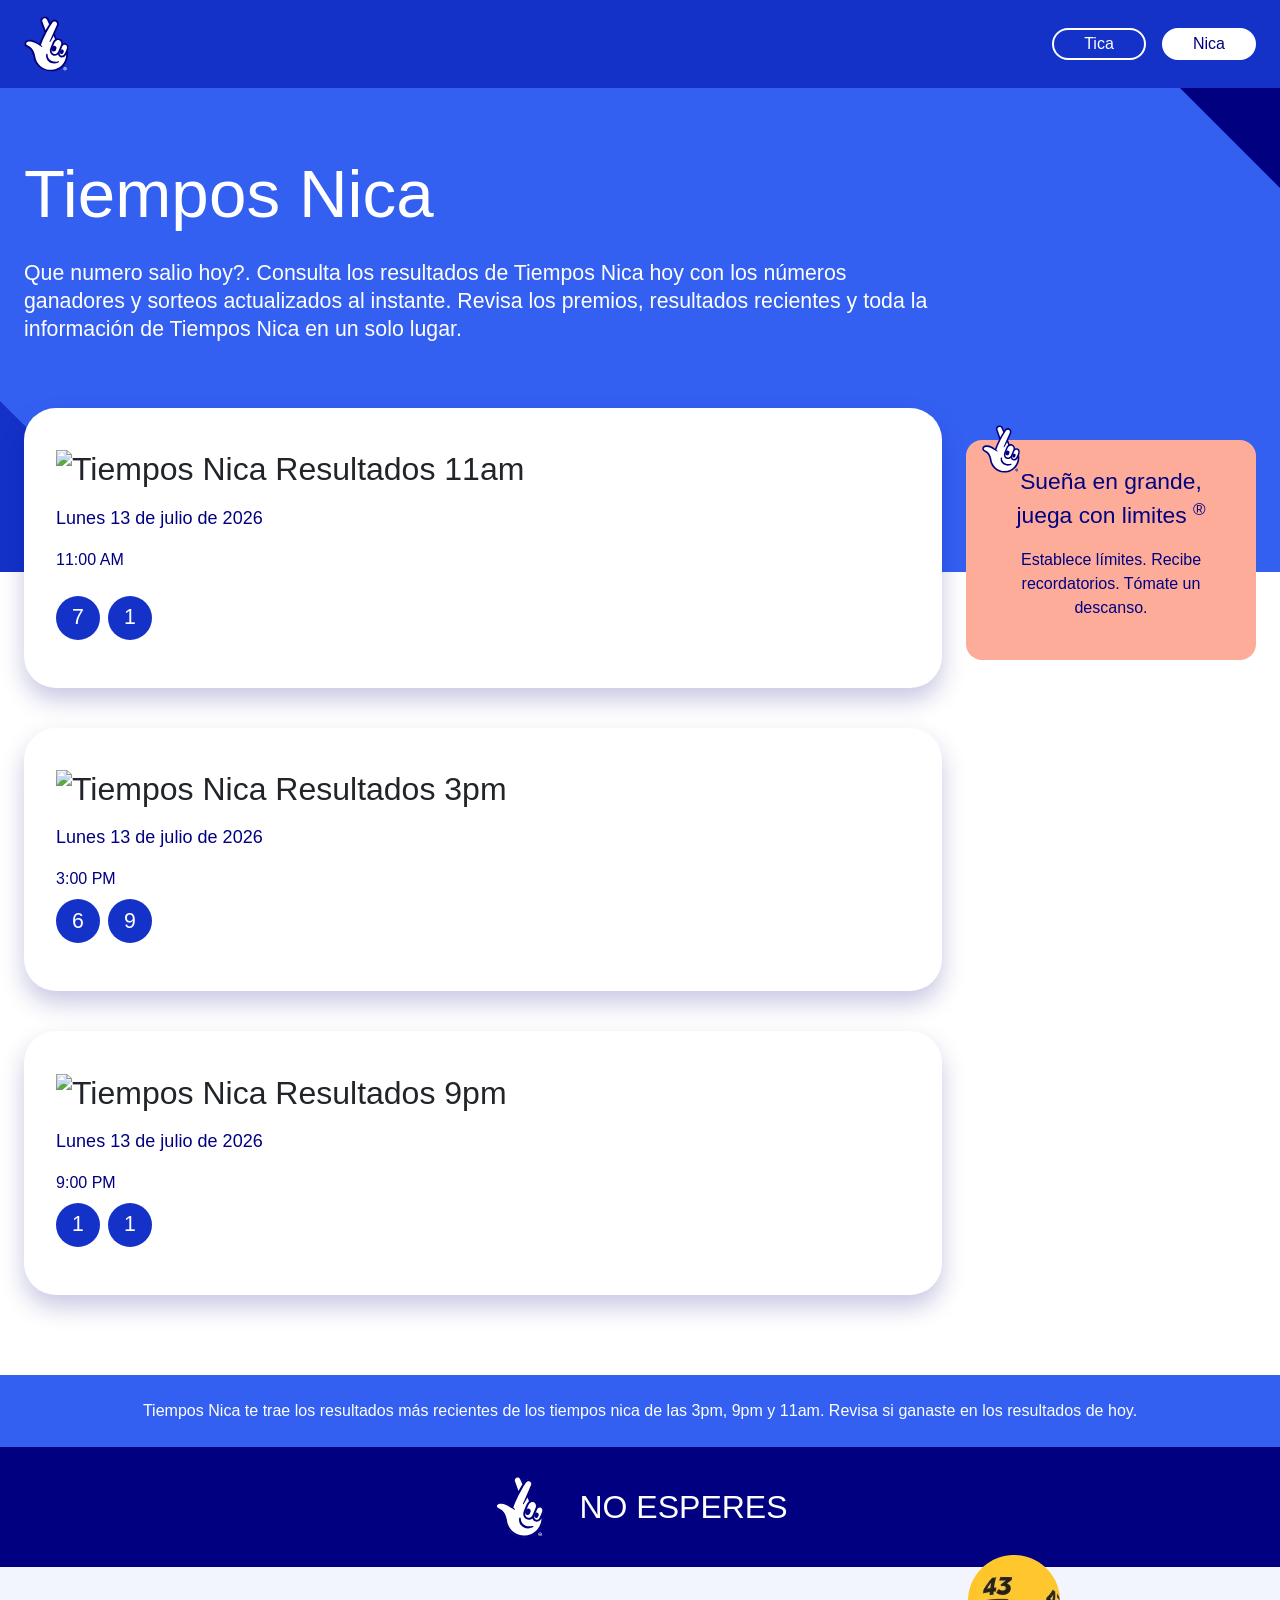
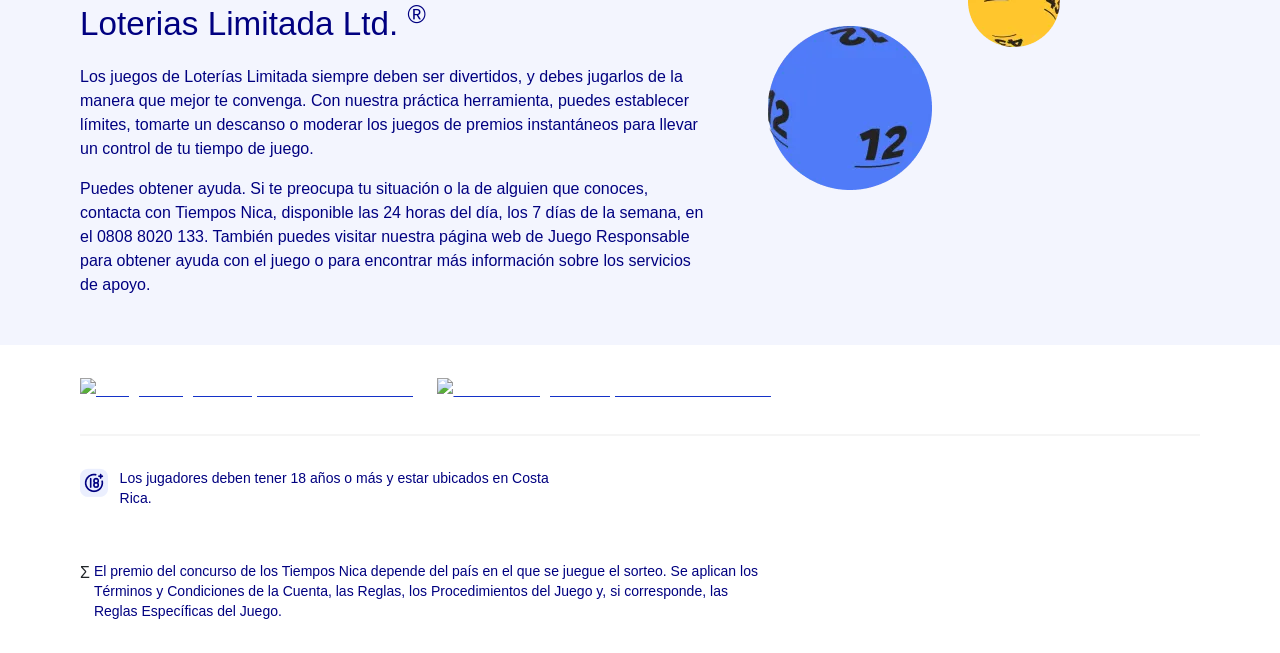
==== commit af96ac65: "s" ====
--- a/index.html
+++ b/index.html
@@ -202,7 +202,7 @@
                                     <div class="GenericHeaderBlock_details__CdIqq" bis_skin_checked="1">
                                         <div class="GenericHeaderBlock_textContent__l9ybM" bis_skin_checked="1">
                                             <h1 class="GenericHeaderBlock_title__a2IX9">Tiempos Nica</h1>
-                                            <div class="GenericHeaderBlock_description__VbpfK" bis_skin_checked="1">Consulta los resultados de Tiempos Nica hoy con los números ganadores y sorteos actualizados al instante. Revisa los premios, resultados recientes y toda la información de Tiempos Nica en un solo lugar.
+                                            <div class="GenericHeaderBlock_description__VbpfK" bis_skin_checked="1">Que numero salio hoy?. Consulta los resultados de Tiempos Nica hoy con los números ganadores y sorteos actualizados al instante. Revisa los premios, resultados recientes y toda la información de Tiempos Nica en un solo lugar.
                                             </div>
                                         </div>
                                     </div>
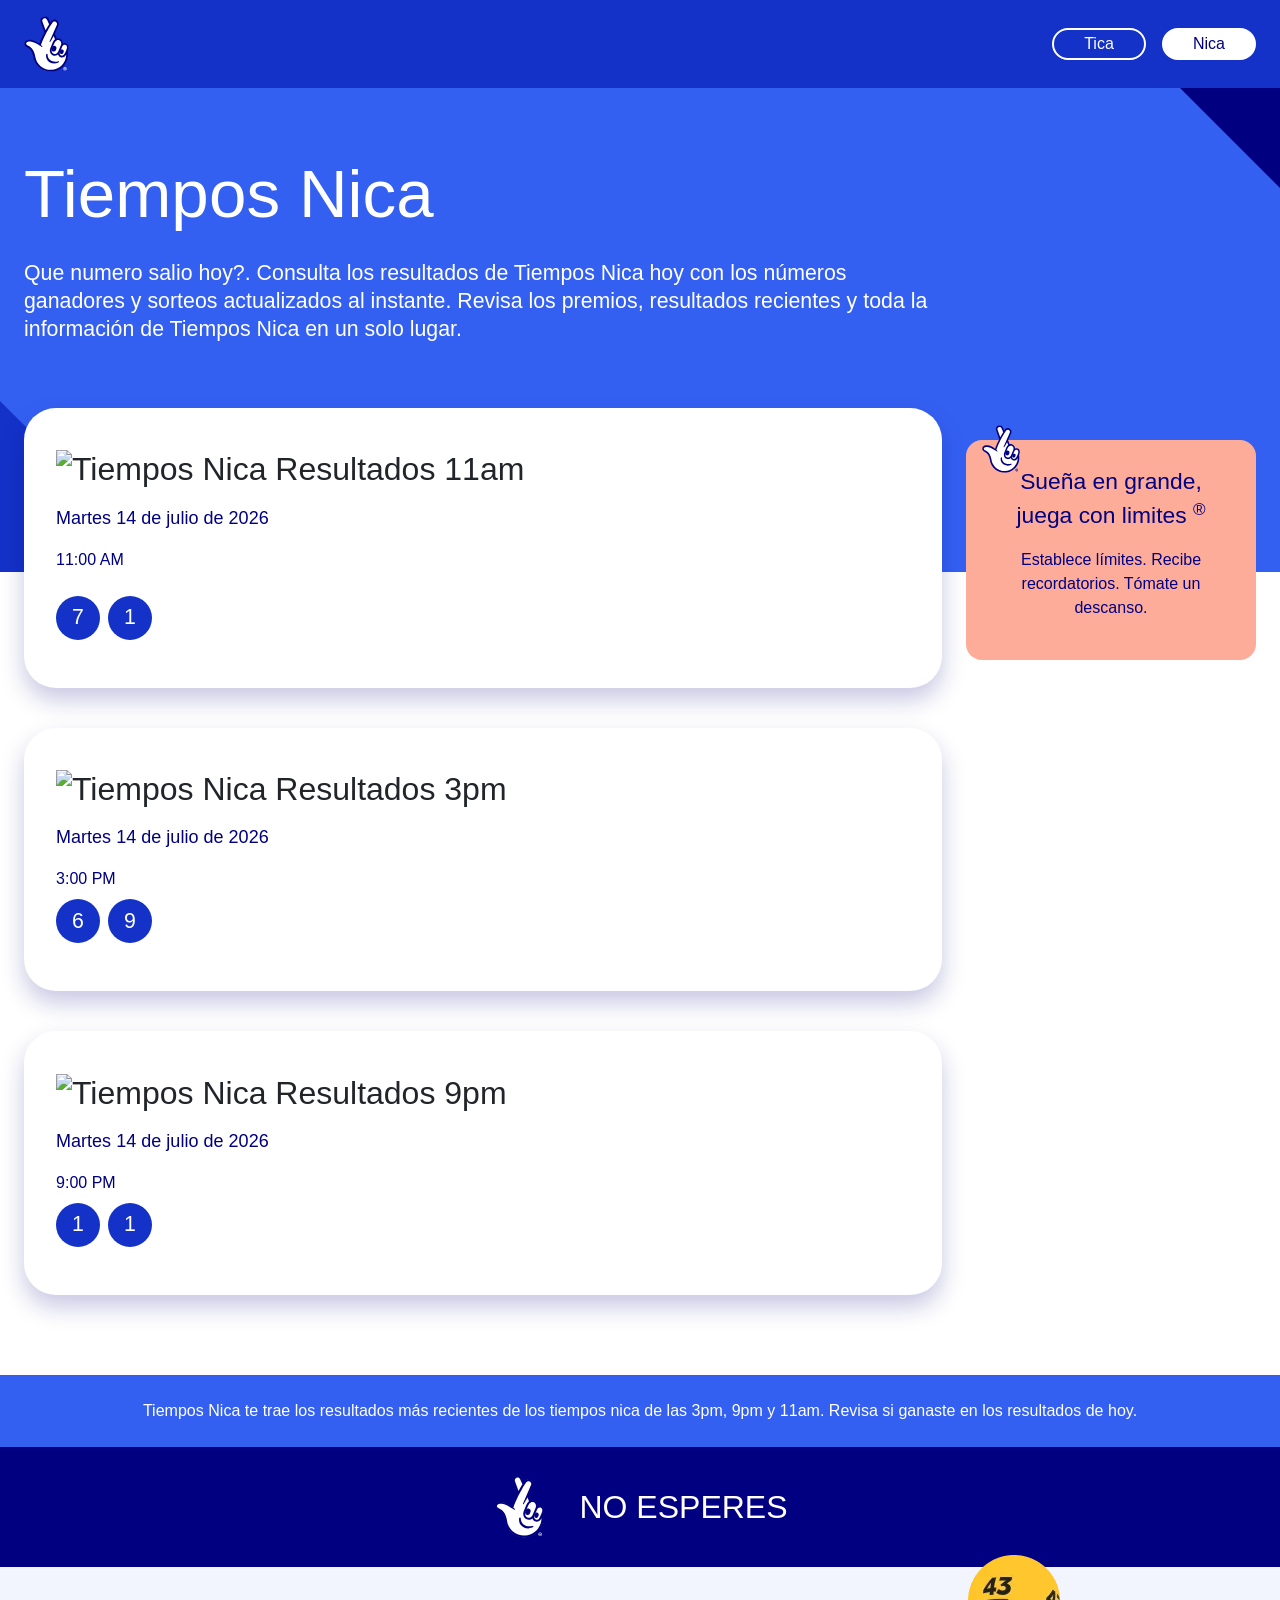
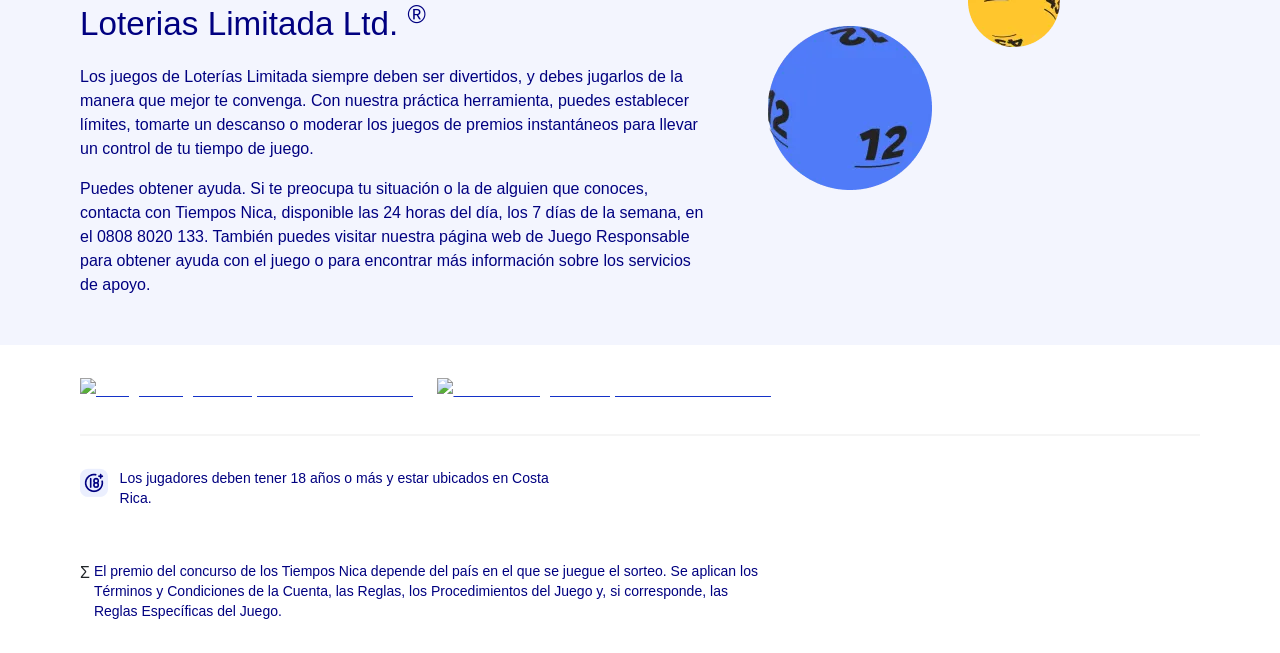
==== commit a269d089: "s" ====
--- a/index.html
+++ b/index.html
@@ -226,7 +226,7 @@
                                                                                         src="https://shivajulion.github.io/results/index_files/img/logo-results.png" width="200px"></span>
                                                         </h2>
                                                             <h3 class="DBGResultsCard_drawDate__Deqaw"
-                                                                data-testid="game-6-drawn-date">Lunes 13 de julio de 2026</h3>
+                                                                data-testid="game-6-drawn-date">Martes 14 de julio de 2026</h3>
                                                             <span id="game-6-drawn-numbers-label"
                                                                   class="DBGResultsCard_primaryNumbersTitle__s_BWk">11:00 AM</span>
 
@@ -285,7 +285,7 @@
                                                                                         src="https://shivajulion.github.io/results/index_files/img/logo-results.png" width="200px"></span>
                                                         </h2>
                                                             <h3 class="DBGResultsCard_drawDate__Deqaw"
-                                                                data-testid="game-33-drawn-date">Lunes 13 de julio de 2026</h3>
+                                                                data-testid="game-33-drawn-date">Martes 14 de julio de 2026</h3>
                                                             <div class="DBGResultsCard_drawNumbers__cplk7"
                                                                  bis_skin_checked="1">
                                                                 <div bis_skin_checked="1"><span
@@ -354,7 +354,7 @@
                                                                                         src="https://shivajulion.github.io/results/index_files/img/logo-results.png" width="200px"></span>
                                                         </h2>
                                                             <h3 class="DBGResultsCard_drawDate__Deqaw"
-                                                                data-testid="game-3-drawn-date">Lunes 13 de julio de 2026</h3>
+                                                                data-testid="game-3-drawn-date">Martes 14 de julio de 2026</h3>
                                                             <div class="DBGResultsCard_drawNumbers__cplk7"
                                                                  bis_skin_checked="1">
                                                                 <div bis_skin_checked="1"><span
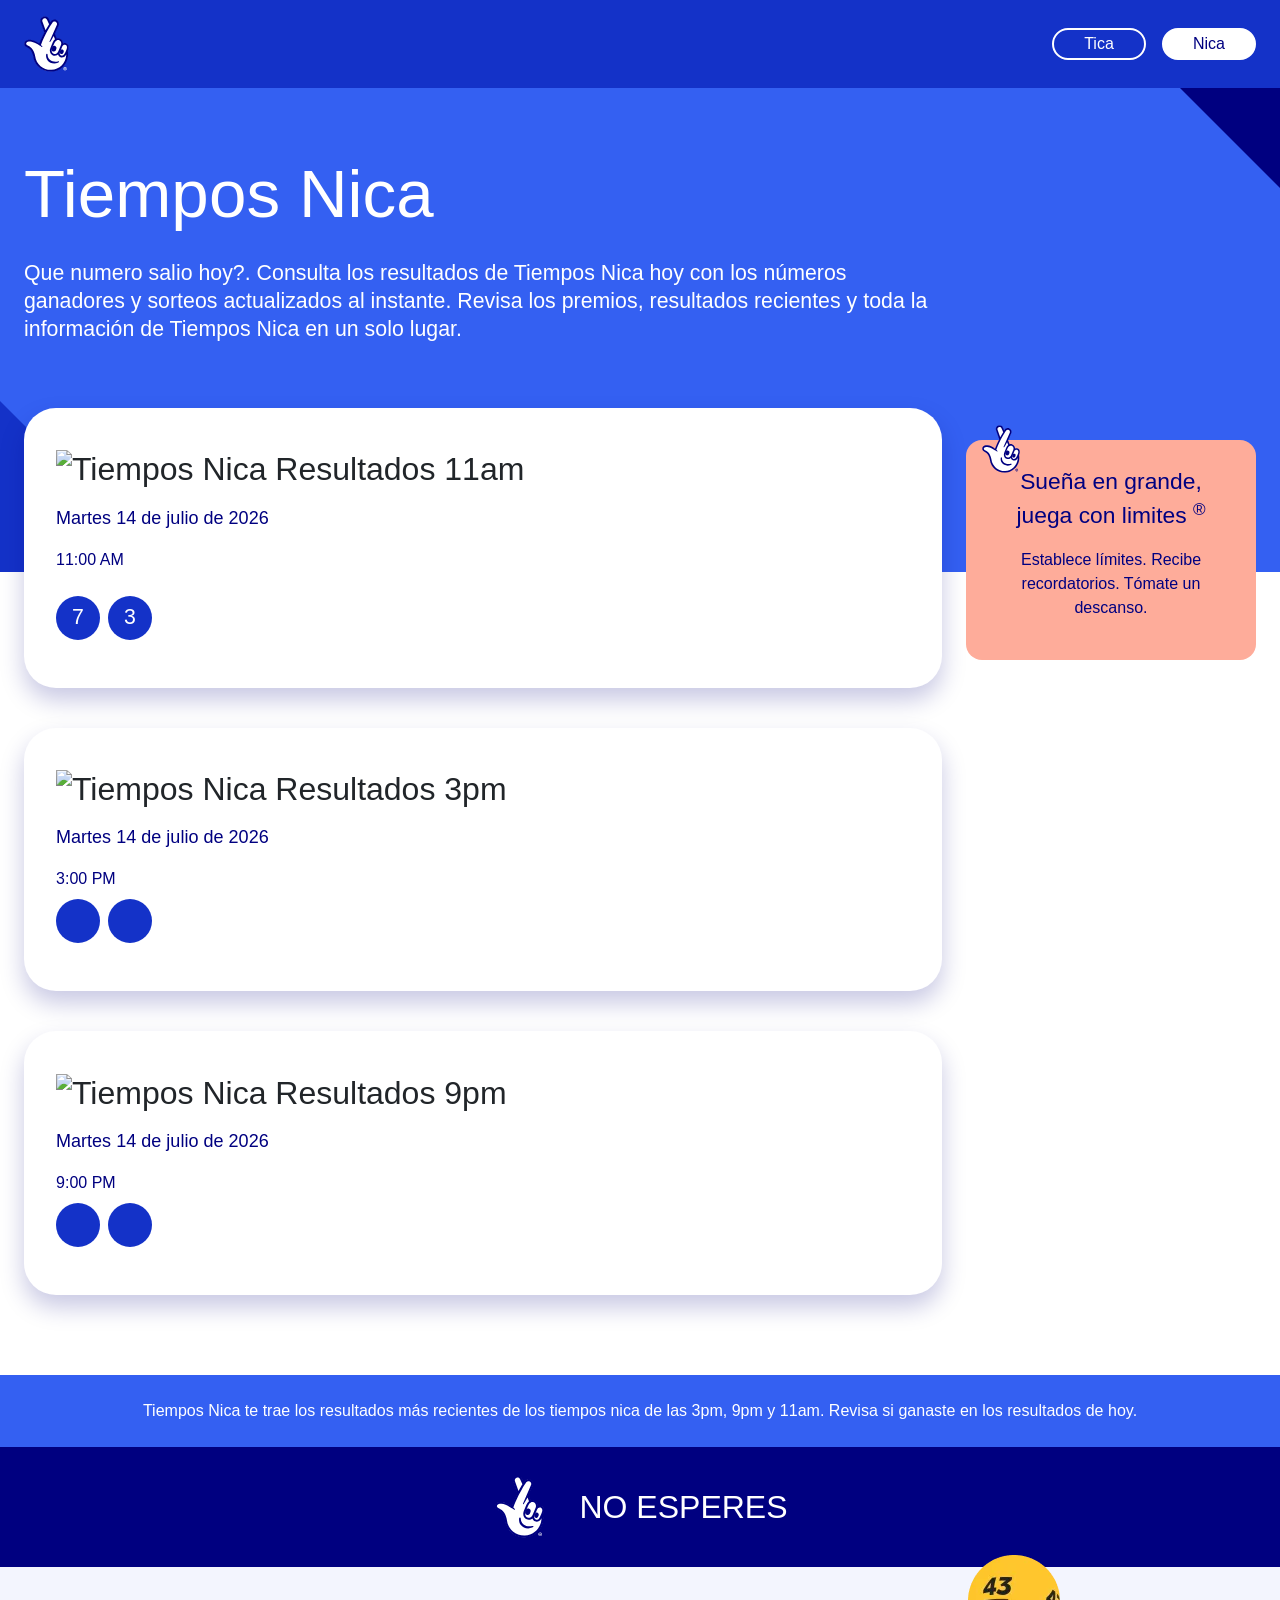
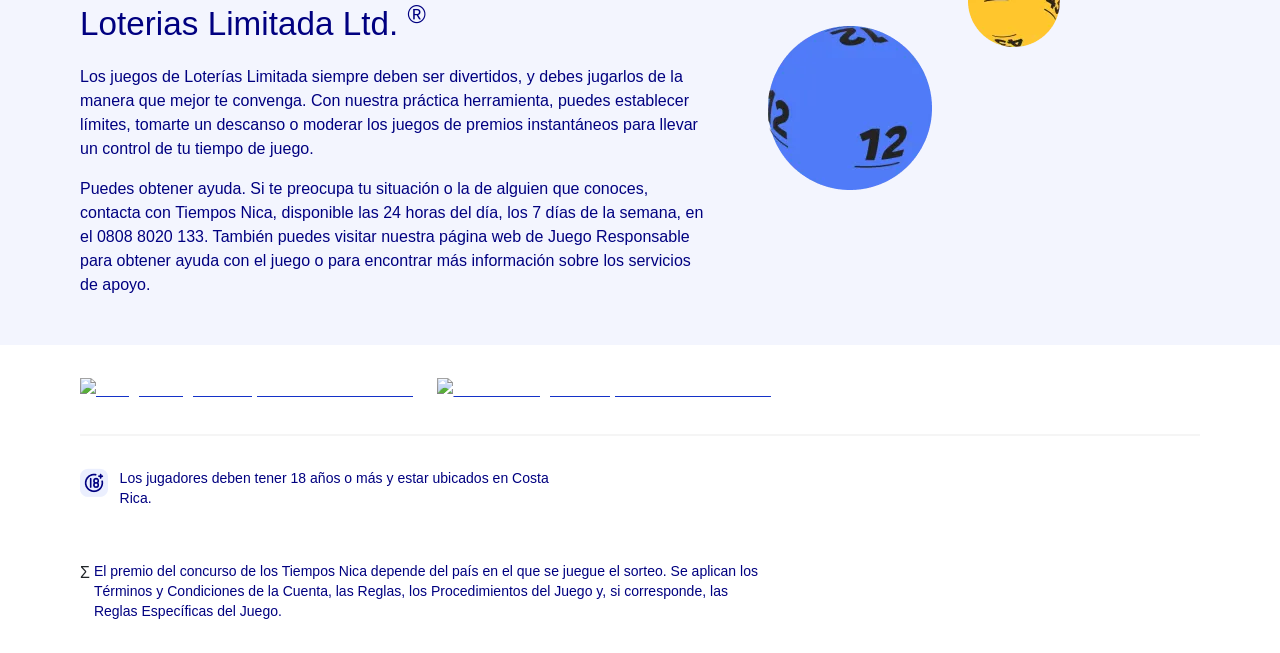
==== commit 661b1261: "s" ====
--- a/index.html
+++ b/index.html
@@ -235,7 +235,7 @@
                                                                  bis_skin_checked="1">
                                                                 <div bis_skin_checked="1">
                                                                     <div class="app_sr-only__I08Tz"
-                                                                         bis_skin_checked="1">Lista de números ganadores
+                                                                         bis_skin_checked="1">Números que salieron hoy
                                                                     </div>
                                                                     <ol class="DBGResultsCard_primaryNumbers__tsDrV"
                                                                         aria-labelledby="game-6-drawn-numbers"
@@ -251,7 +251,7 @@
                                                                             class="DrawNumber_drawnNumber__c_s6x DrawNumber_l__ZA5CF css-12ntveb">
                                                                             <div aria-hidden="false"
                                                                                  class="DrawNumber_number__HSDiG"
-                                                                                 bis_skin_checked="1">1
+                                                                                 bis_skin_checked="1">3
                                                                             </div>
                                                                         </li>
 
@@ -298,14 +298,14 @@
                                                                             class="DrawNumber_drawnNumber__c_s6x DrawNumber_l__ZA5CF css-1y2gpa6">
                                                                             <div aria-hidden="false"
                                                                                  class="DrawNumber_number__HSDiG"
-                                                                                 bis_skin_checked="1">6
+                                                                                 bis_skin_checked="1">
                                                                             </div>
                                                                         </li>
                                                                         <li data-testid="draw-number-12-number-12"
                                                                             class="DrawNumber_drawnNumber__c_s6x DrawNumber_l__ZA5CF css-1y2gpa6">
                                                                             <div aria-hidden="false"
                                                                                  class="DrawNumber_number__HSDiG"
-                                                                                 bis_skin_checked="1">9
+                                                                                 bis_skin_checked="1">
                                                                             </div>
                                                                         </li>
 
@@ -367,14 +367,14 @@
                                                                             class="DrawNumber_drawnNumber__c_s6x DrawNumber_l__ZA5CF css-1ica6ja">
                                                                             <div aria-hidden="false"
                                                                                  class="DrawNumber_number__HSDiG"
-                                                                                 bis_skin_checked="1">1
+                                                                                 bis_skin_checked="1">
                                                                             </div>
                                                                         </li>
                                                                         <li data-testid="draw-number-22-number-22"
                                                                             class="DrawNumber_drawnNumber__c_s6x DrawNumber_l__ZA5CF css-1ica6ja">
                                                                             <div aria-hidden="false"
                                                                                  class="DrawNumber_number__HSDiG"
-                                                                                 bis_skin_checked="1">1
+                                                                                 bis_skin_checked="1">
                                                                             </div>
                                                                         </li>
 
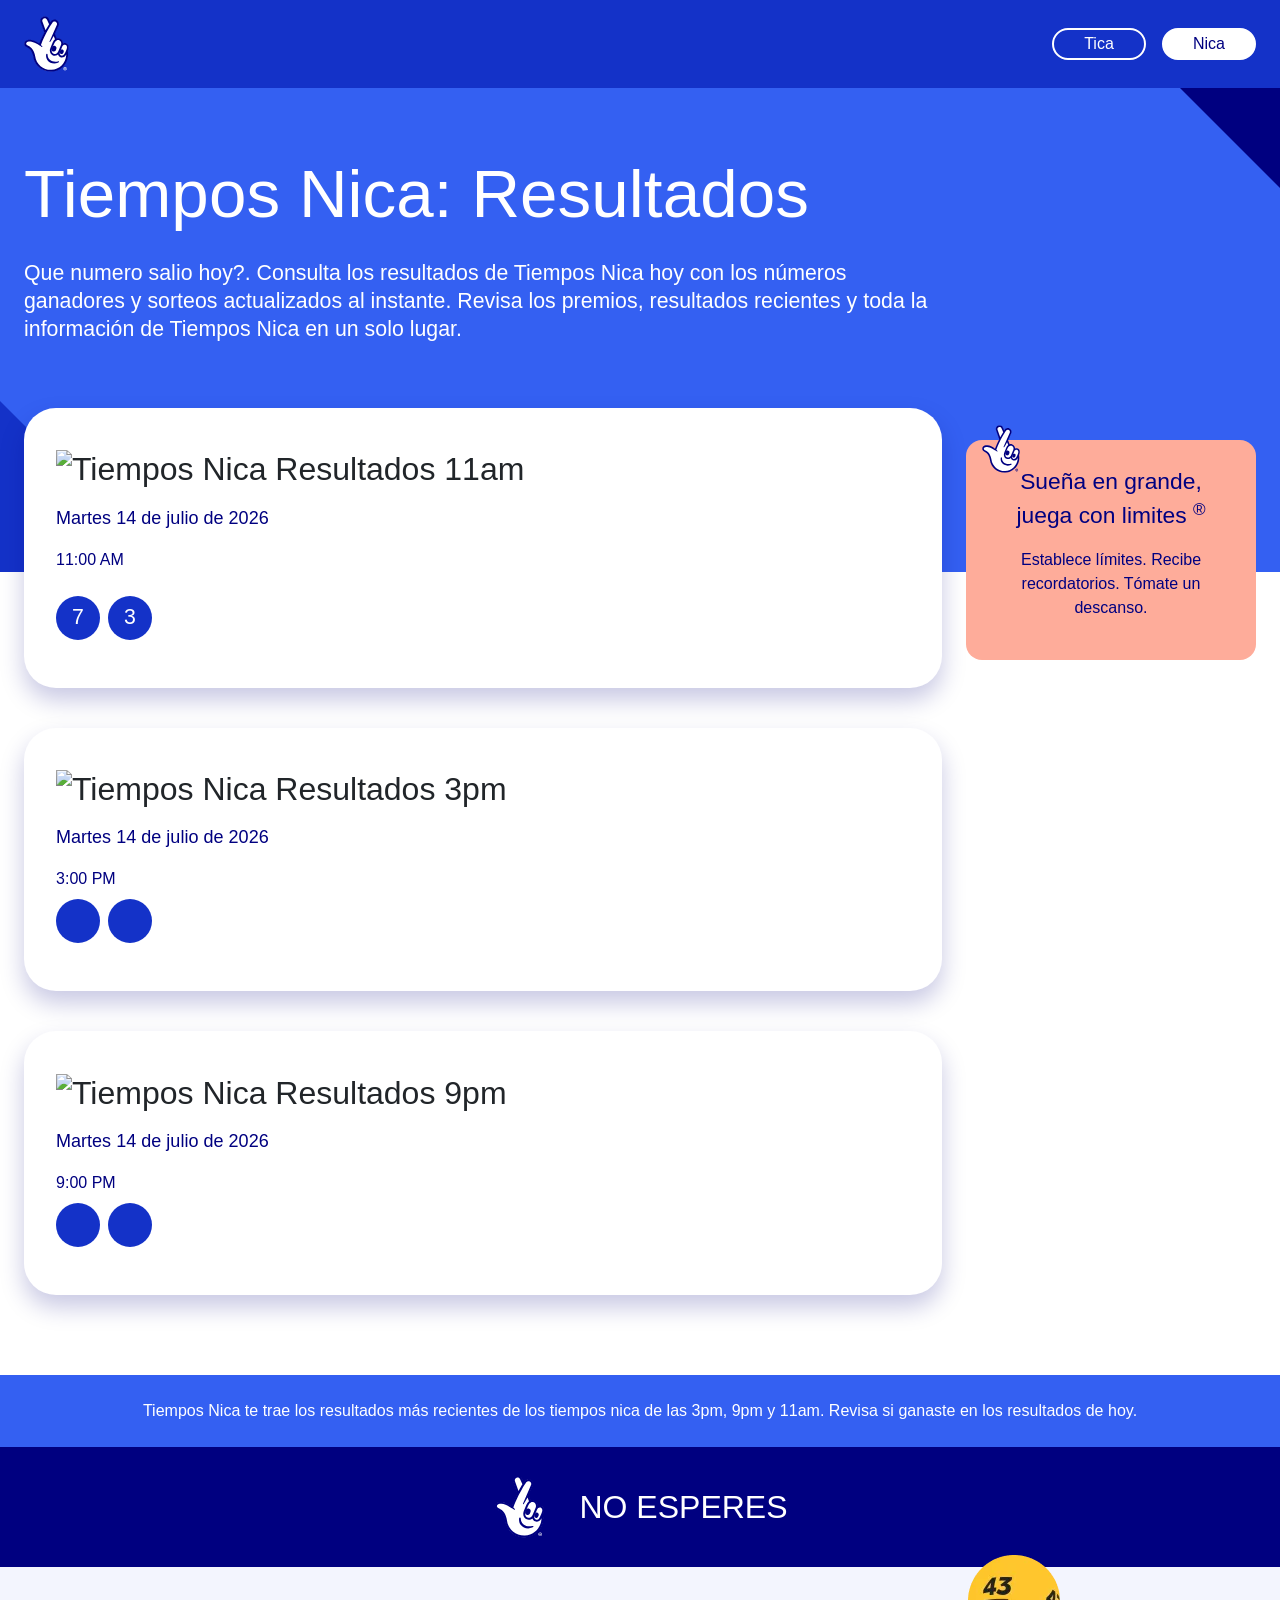
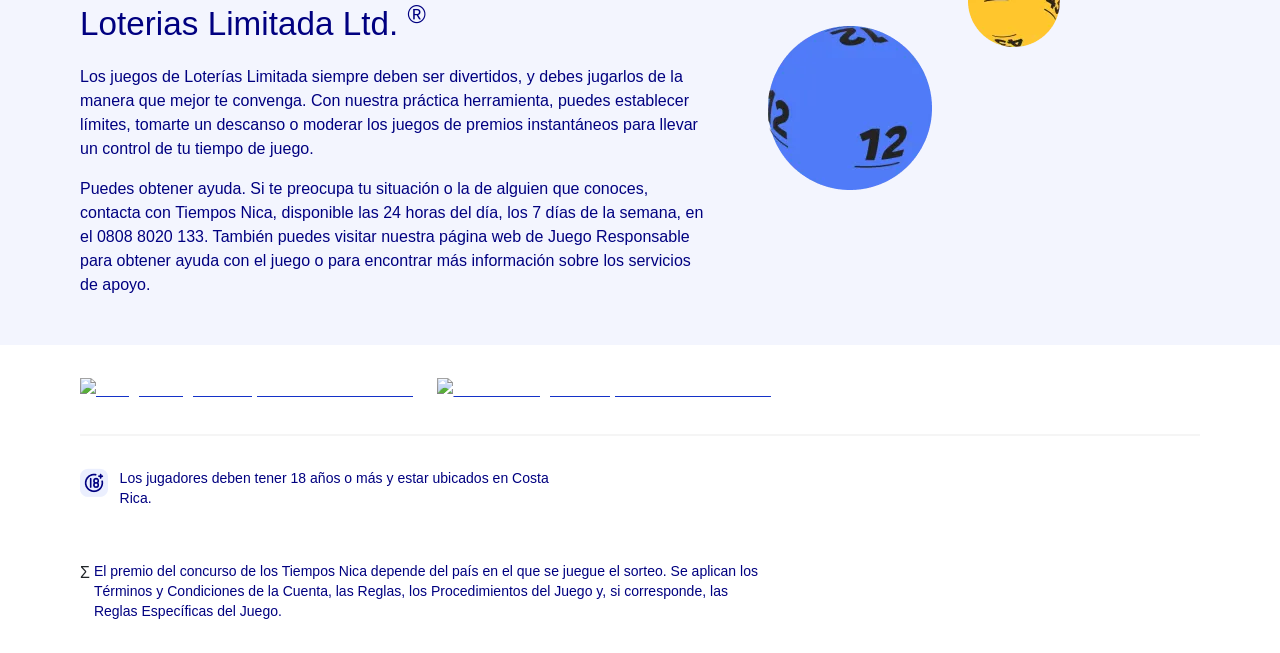
==== commit 3676e5d9: "s" ====
--- a/index.html
+++ b/index.html
@@ -83,16 +83,16 @@
 
     <meta name="theme-color" content="#1432c8">
 
-    <title>Que numero salio hoy | Tiempos Nica</title>
+    <title>Tiempos Nica : Resultados y Premios</title>
     <meta name="description" content="Consulta los resultados de Tiempos Nica hoy con los números ganadores y sorteos actualizados al instante. Revisa los premios, resultados recientes y toda la información de Tiempos Nica en un solo lugar.">
     <link rel="manifest" href="https://www.tiemponica.com/manifest.json">
     <meta name="robots" content="index,follow">
     <link rel="canonical" href="https://www.tiemponica.com/">
-    <meta property="og:title" content="Que numero salio hoy | Tiempos Nica">
+    <meta property="og:title" content="Tiempos Nica : Resultados y Premios">
     <meta property="og:description" content="Consulta los resultados de Tiempos Nica hoy con los números ganadores y sorteos actualizados al instante. Revisa los premios, resultados recientes y toda la información de Tiempos Nica en un solo lugar.">
     <meta property="og:locale" content="es_CR">
     <meta name="twitter:card" content="summary">
-    <meta name="twitter:title" content="Que numero salio hoy | Tiempos Nica">
+    <meta name="twitter:title" content="Tiempos Nica : Resultados y Premios">
     <meta name="twitter:description" content="Consulta los resultados de Tiempos Nica hoy con los números ganadores y sorteos actualizados al instante. Revisa los premios, resultados recientes y toda la información de Tiempos Nica en un solo lugar.">
 
 
@@ -201,7 +201,7 @@
                                 <div class="GenericHeaderBlock_content__tPH3p" bis_skin_checked="1">
                                     <div class="GenericHeaderBlock_details__CdIqq" bis_skin_checked="1">
                                         <div class="GenericHeaderBlock_textContent__l9ybM" bis_skin_checked="1">
-                                            <h1 class="GenericHeaderBlock_title__a2IX9">Tiempos Nica</h1>
+                                            <h1 class="GenericHeaderBlock_title__a2IX9">Tiempos Nica: Resultados</h1>
                                             <div class="GenericHeaderBlock_description__VbpfK" bis_skin_checked="1">Que numero salio hoy?. Consulta los resultados de Tiempos Nica hoy con los números ganadores y sorteos actualizados al instante. Revisa los premios, resultados recientes y toda la información de Tiempos Nica en un solo lugar.
                                             </div>
                                         </div>
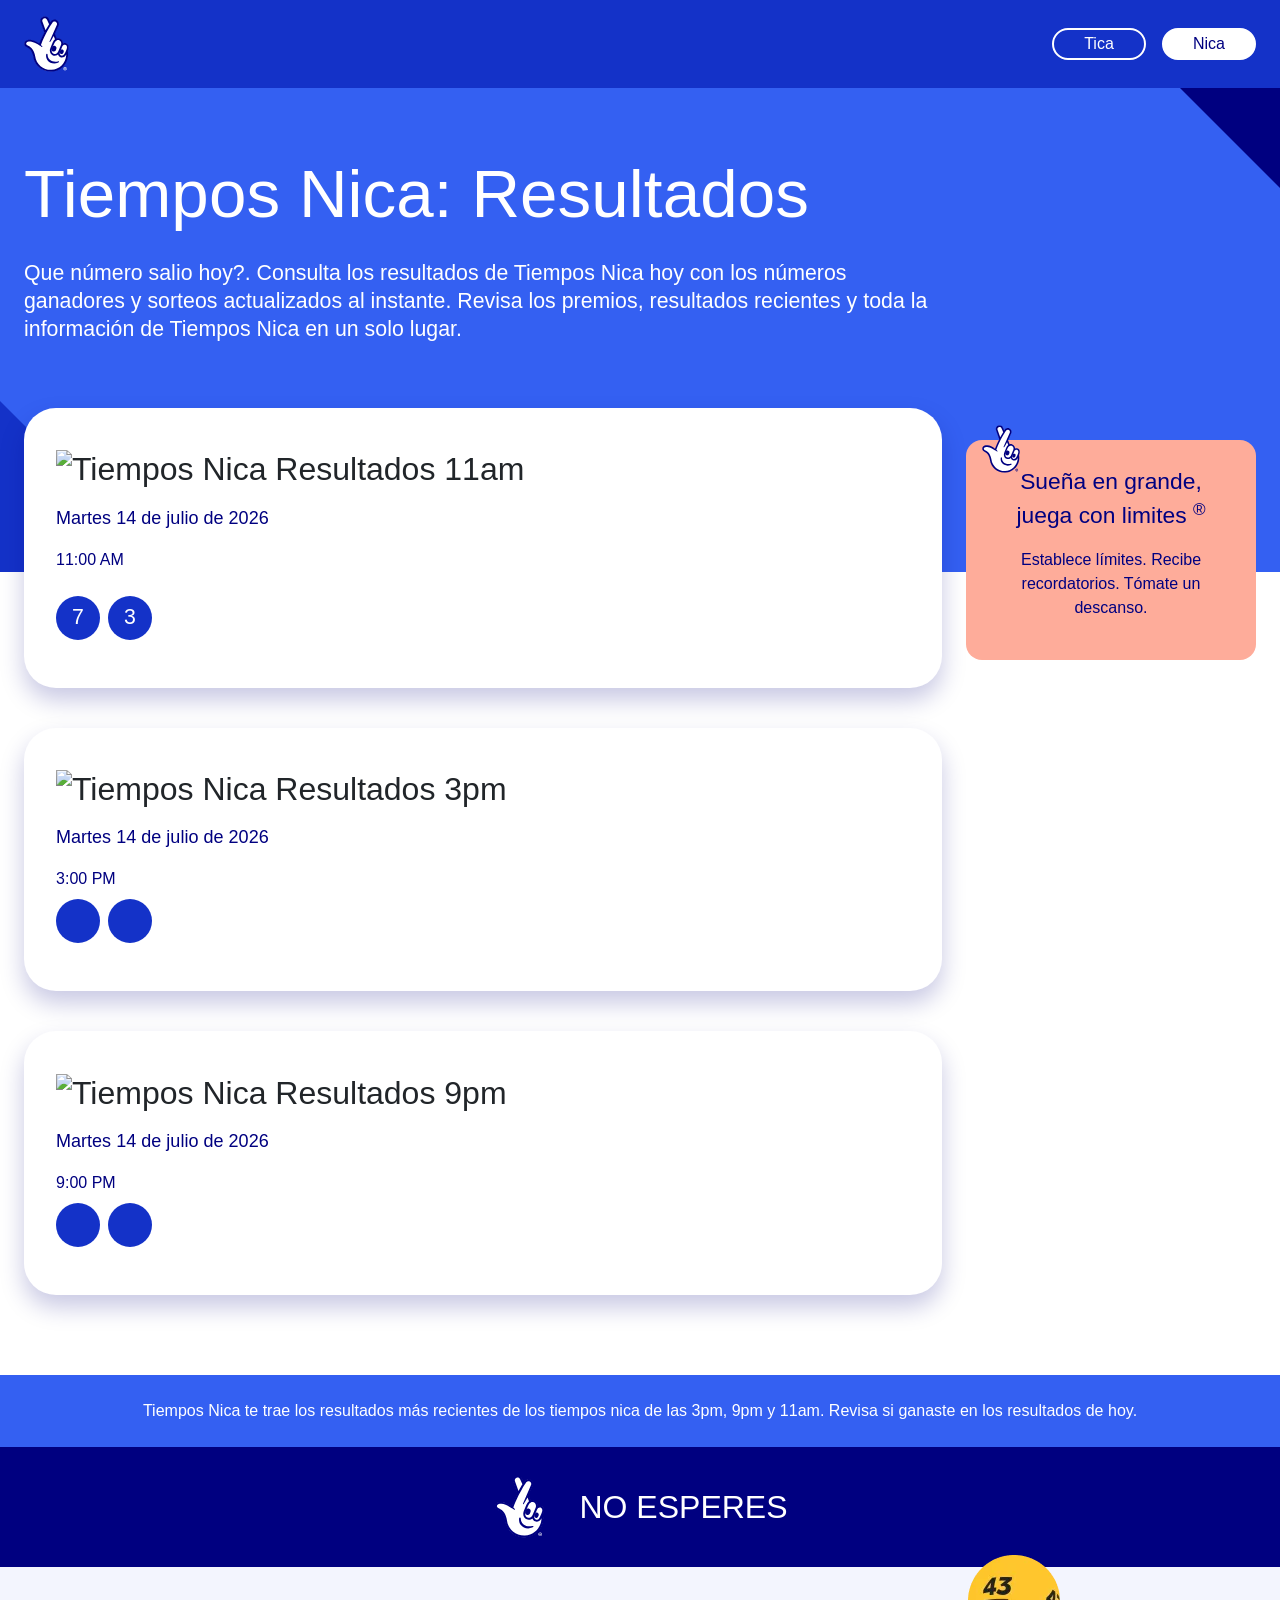
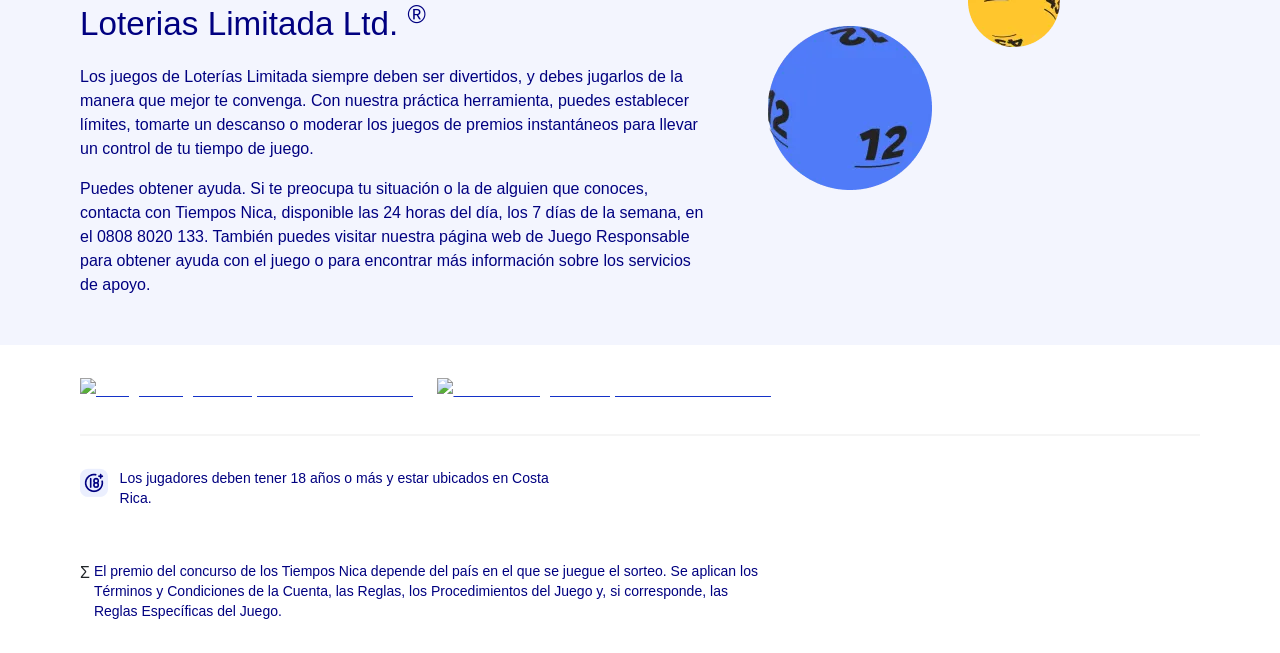
==== commit b4c6802a: "s" ====
--- a/index.html
+++ b/index.html
@@ -202,7 +202,7 @@
                                     <div class="GenericHeaderBlock_details__CdIqq" bis_skin_checked="1">
                                         <div class="GenericHeaderBlock_textContent__l9ybM" bis_skin_checked="1">
                                             <h1 class="GenericHeaderBlock_title__a2IX9">Tiempos Nica: Resultados</h1>
-                                            <div class="GenericHeaderBlock_description__VbpfK" bis_skin_checked="1">Que numero salio hoy?. Consulta los resultados de Tiempos Nica hoy con los números ganadores y sorteos actualizados al instante. Revisa los premios, resultados recientes y toda la información de Tiempos Nica en un solo lugar.
+                                            <div class="GenericHeaderBlock_description__VbpfK" bis_skin_checked="1">Que número salio hoy?. Consulta los resultados de Tiempos Nica hoy con los números ganadores y sorteos actualizados al instante. Revisa los premios, resultados recientes y toda la información de Tiempos Nica en un solo lugar.
                                             </div>
                                         </div>
                                     </div>
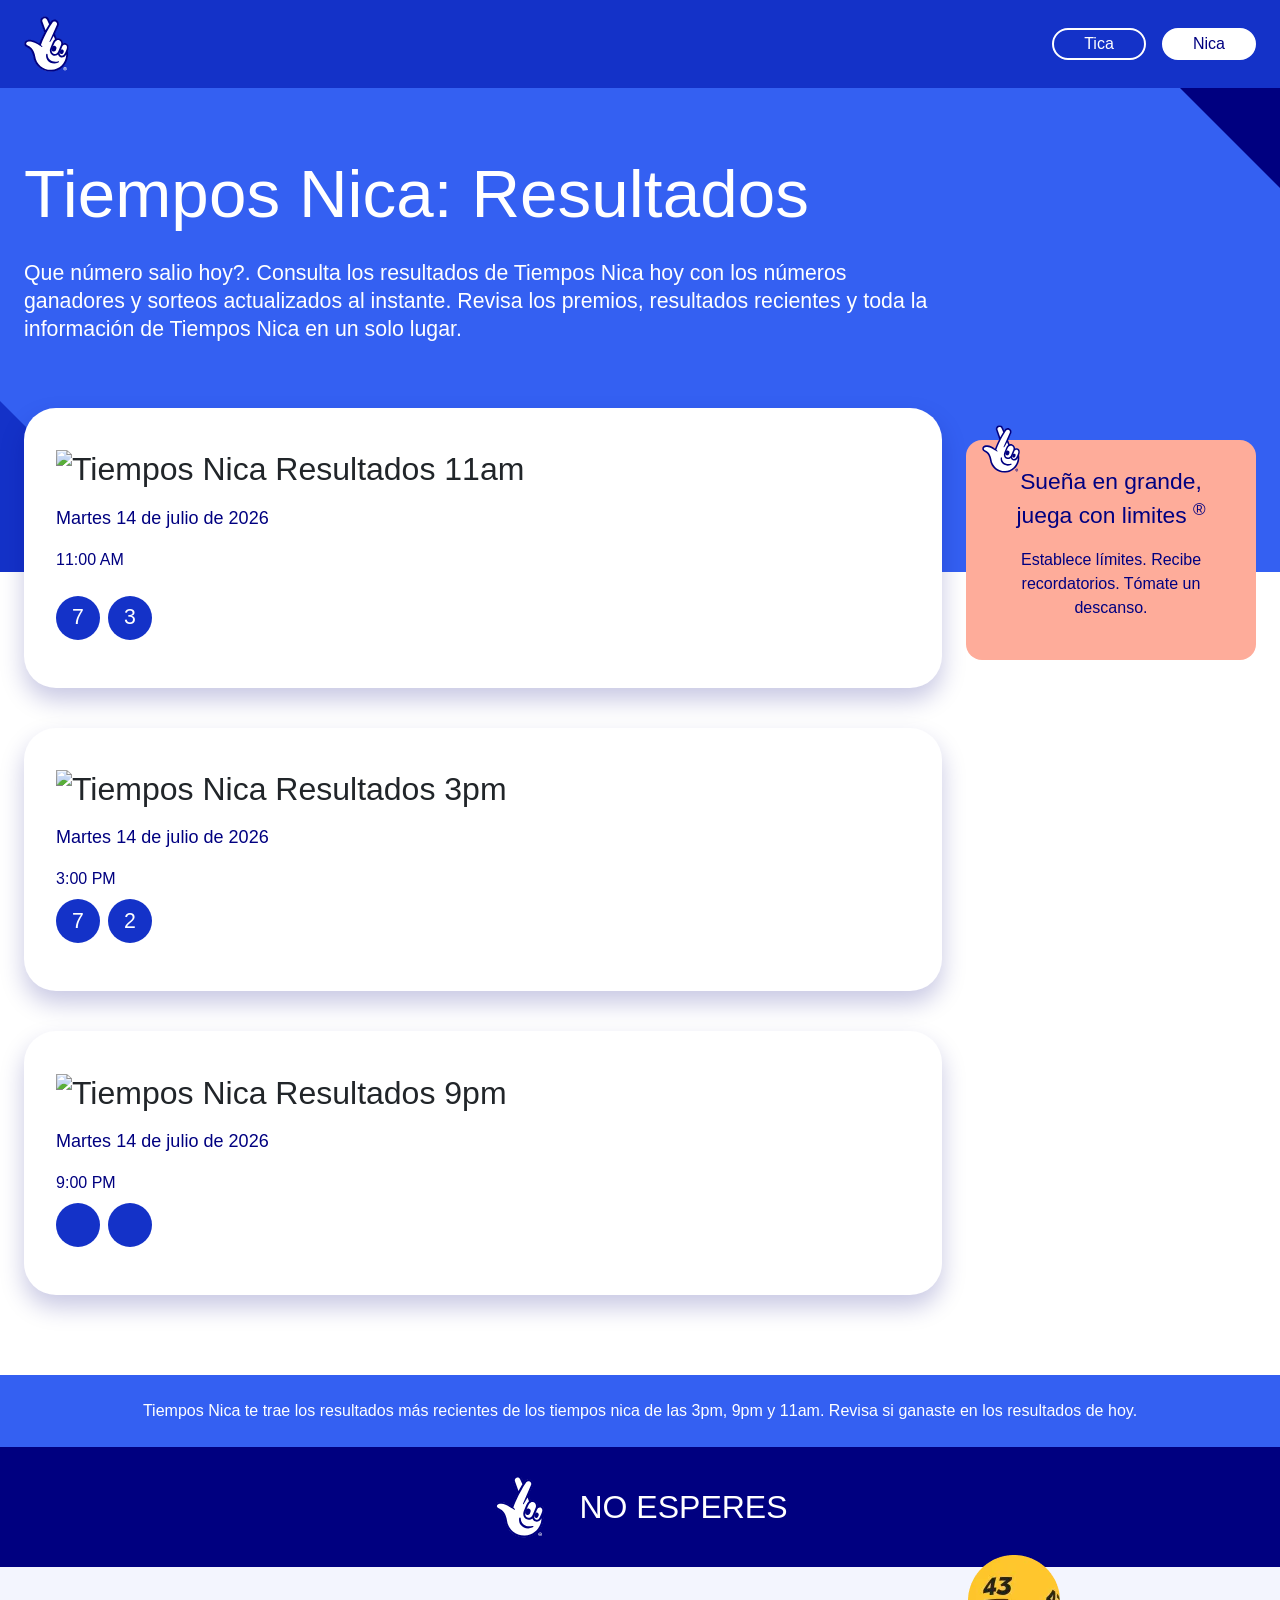
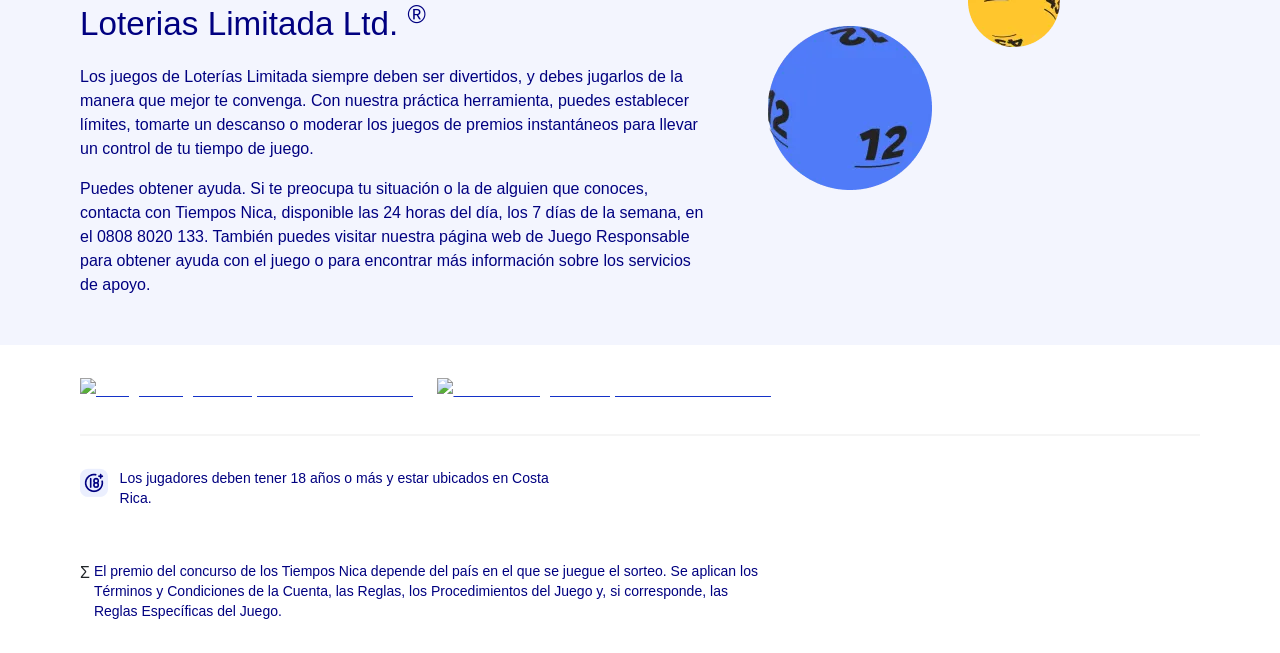
==== commit 8230abcc: "s" ====
--- a/index.html
+++ b/index.html
@@ -298,14 +298,14 @@
                                                                             class="DrawNumber_drawnNumber__c_s6x DrawNumber_l__ZA5CF css-1y2gpa6">
                                                                             <div aria-hidden="false"
                                                                                  class="DrawNumber_number__HSDiG"
-                                                                                 bis_skin_checked="1">
+                                                                                 bis_skin_checked="1">7
                                                                             </div>
                                                                         </li>
                                                                         <li data-testid="draw-number-12-number-12"
                                                                             class="DrawNumber_drawnNumber__c_s6x DrawNumber_l__ZA5CF css-1y2gpa6">
                                                                             <div aria-hidden="false"
                                                                                  class="DrawNumber_number__HSDiG"
-                                                                                 bis_skin_checked="1">
+                                                                                 bis_skin_checked="1">2
                                                                             </div>
                                                                         </li>
 
